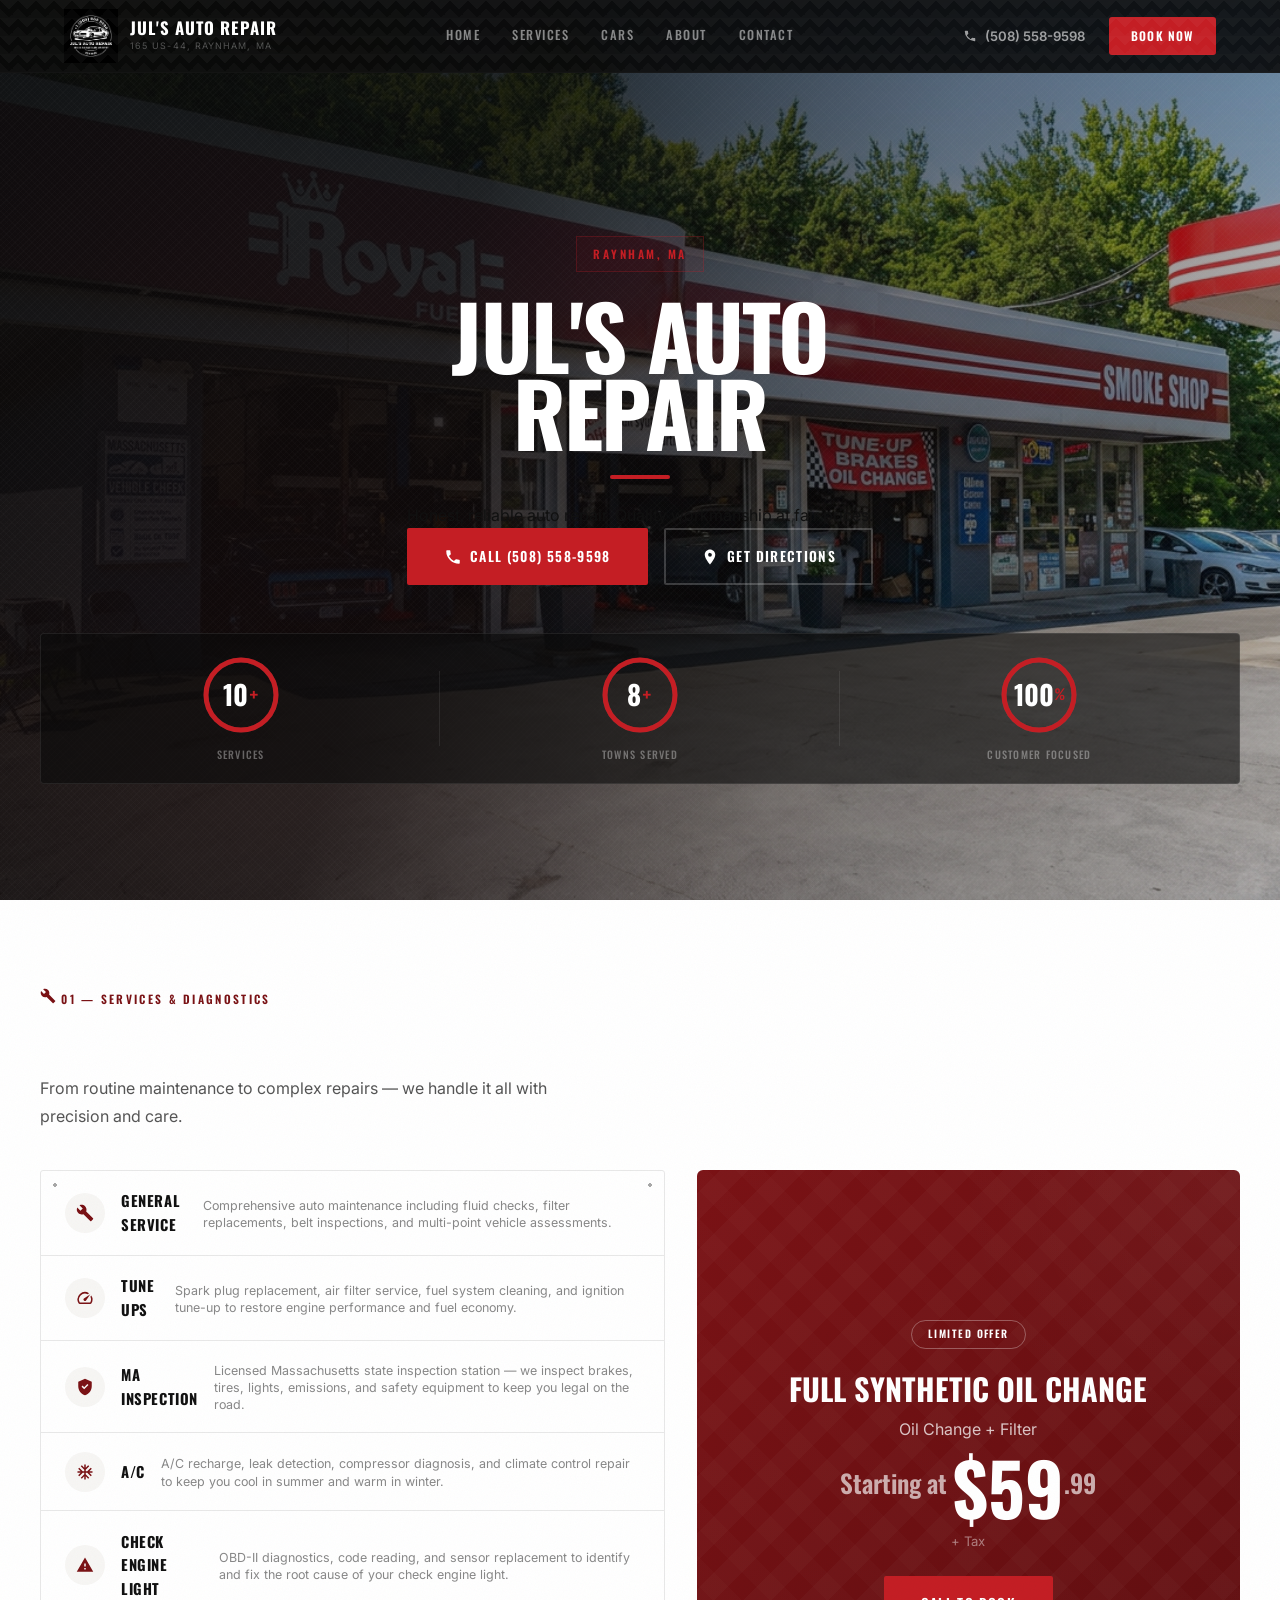
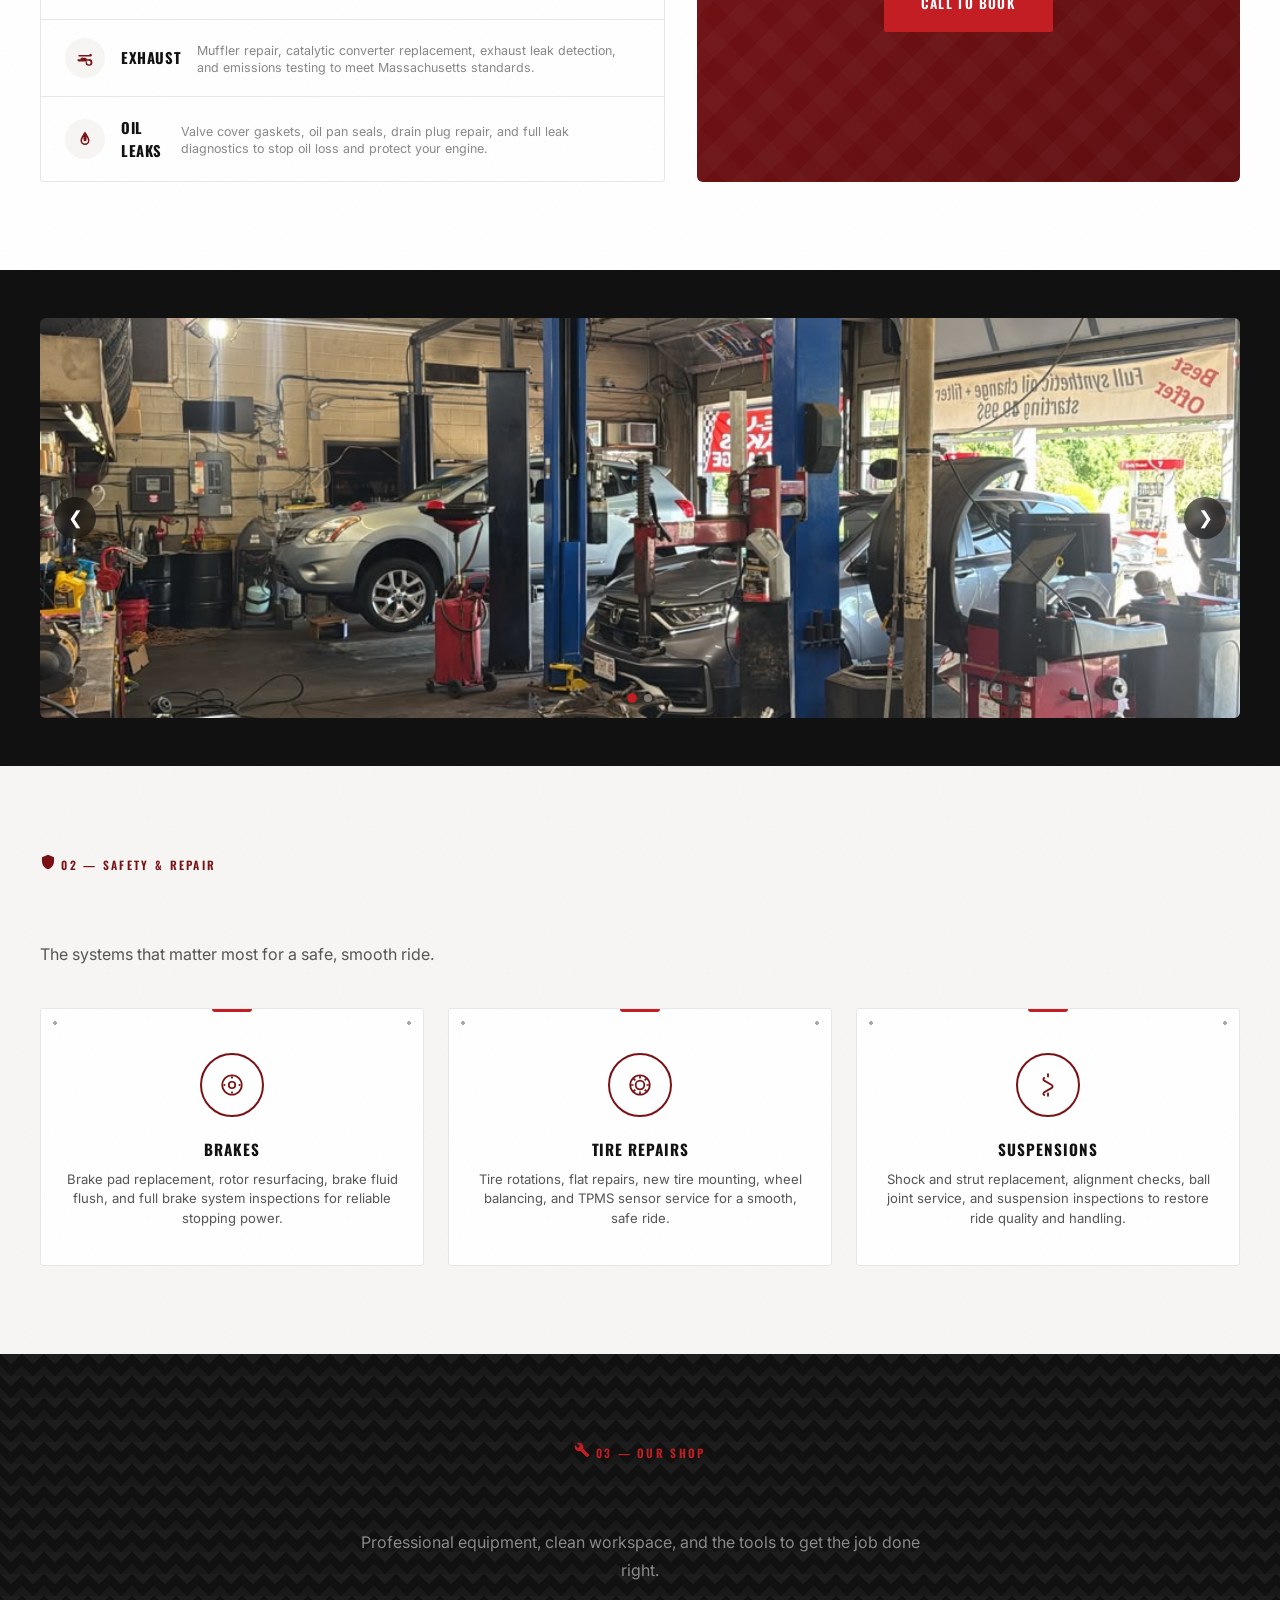
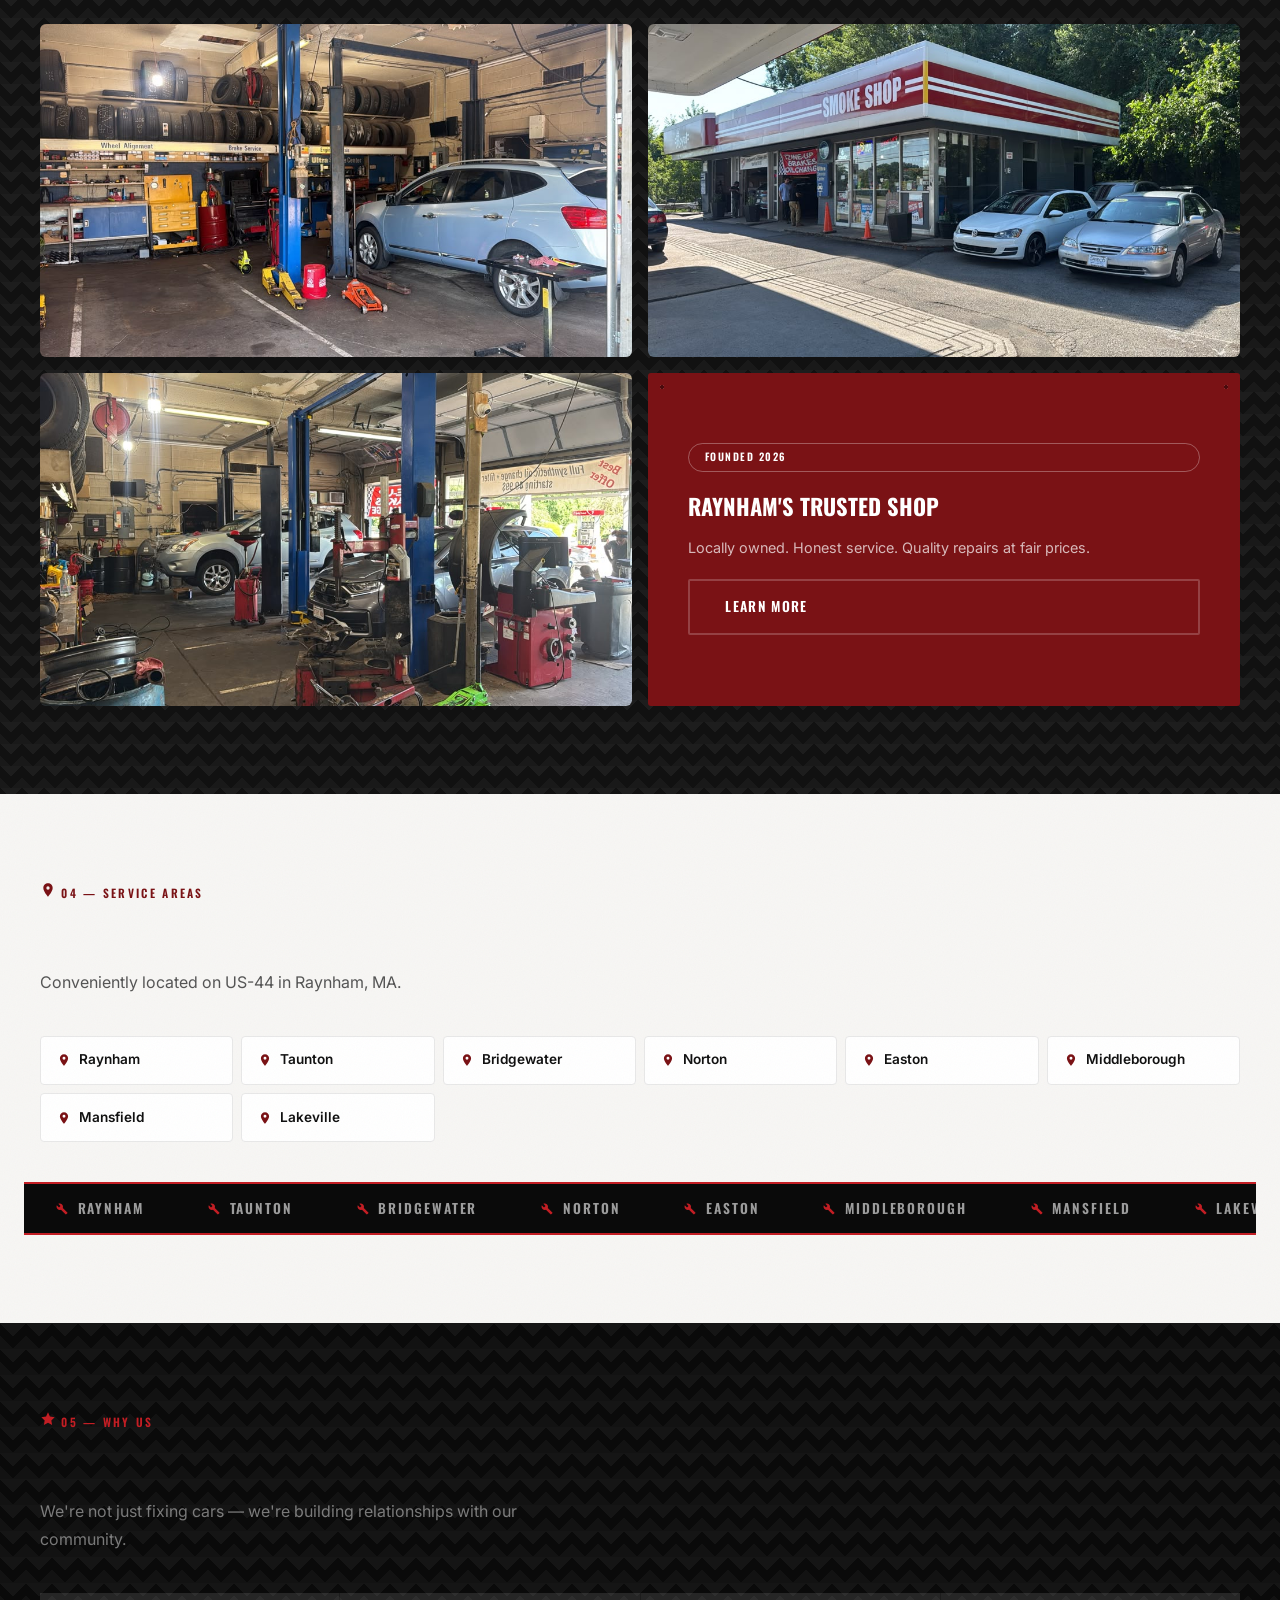
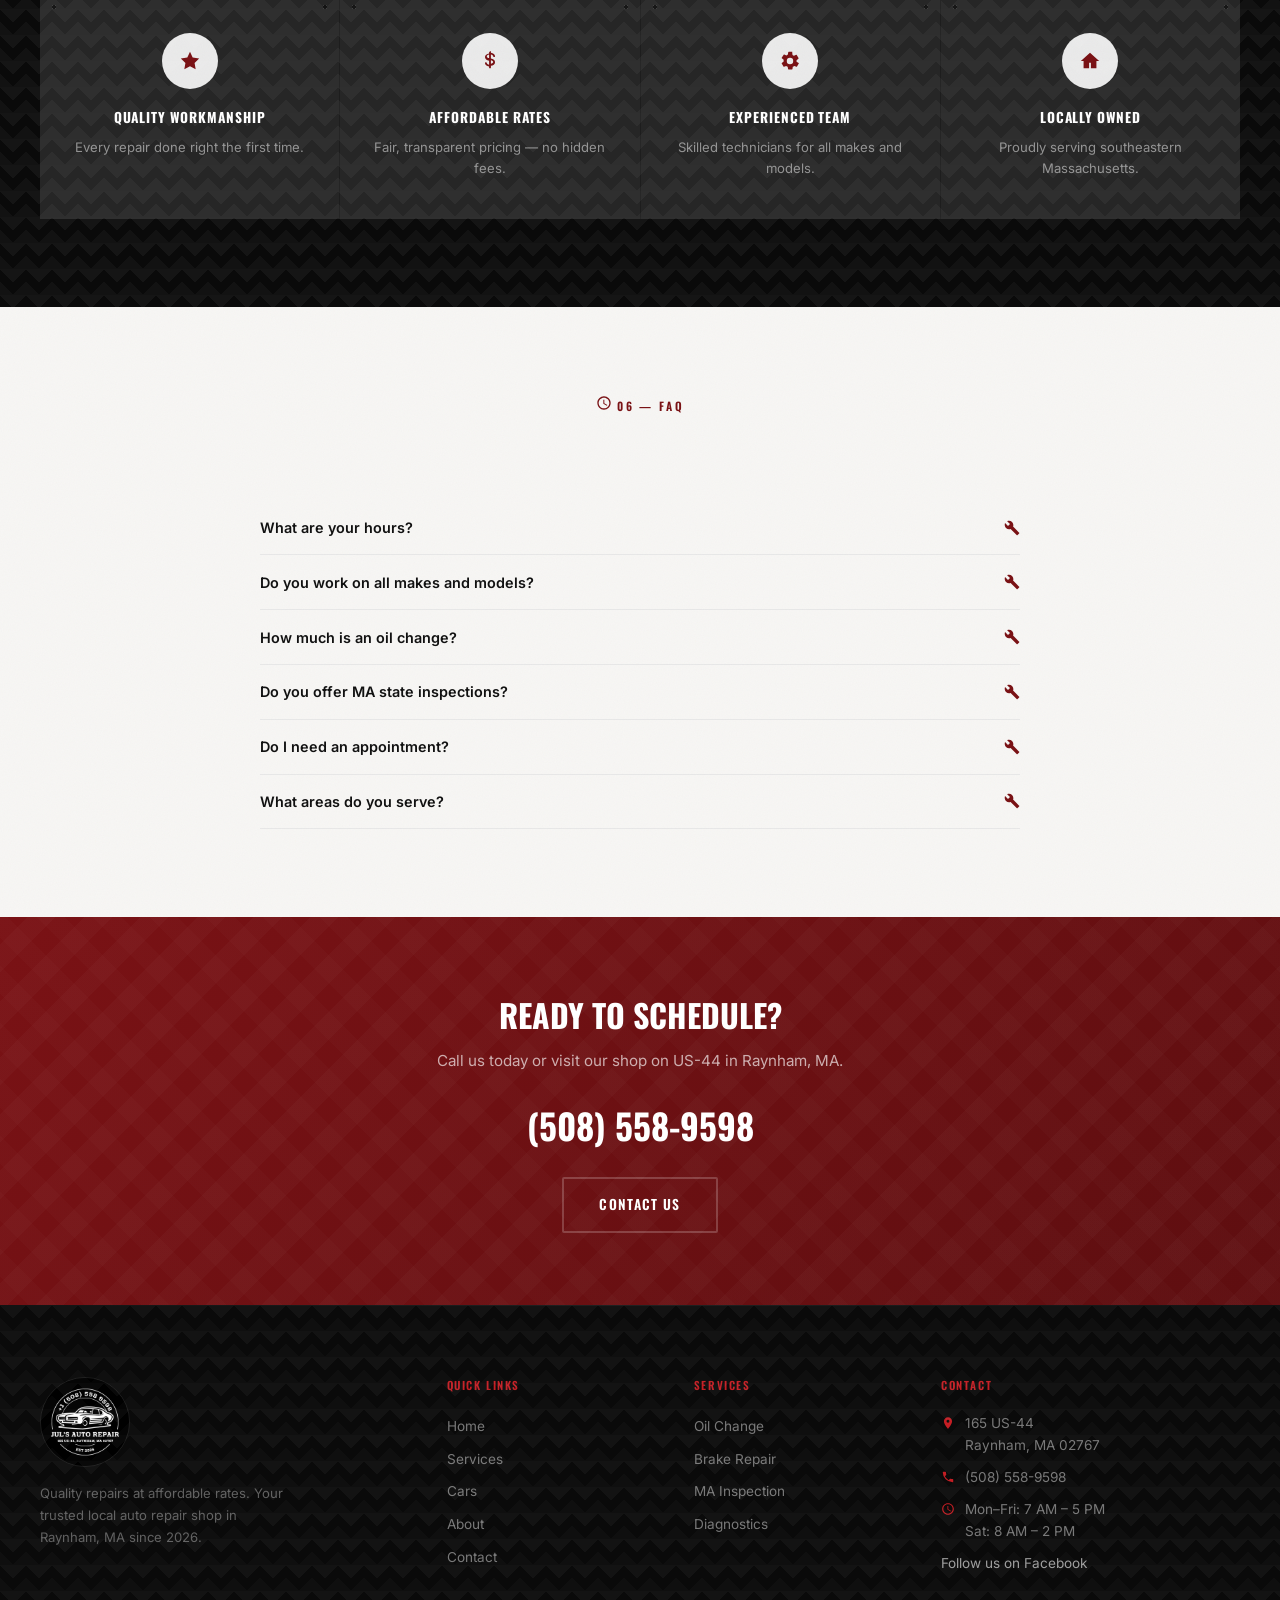
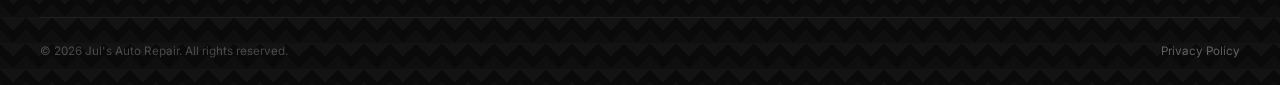
==== index.html @ 563a0883 "Visual overhaul: garage-branded design system with signature animations Replace generic template pat" ====
<!DOCTYPE html>
<html lang="en">
<head>
  <meta charset="UTF-8">
  <meta name="viewport" content="width=device-width, initial-scale=1.0">
  <title>Jul's Auto Repair — Oil Change, Brake Repair, MA Inspection | Raynham, MA</title>
  <meta name="description" content="Jul's Auto Repair — trusted auto repair shop in Raynham, MA. Oil changes, brake repair, tune ups, MA state inspections, A/C service, diagnostics & more. Call (508) 558-9598.">
  <meta name="robots" content="index, follow">
  <link rel="canonical" href="https://julsauto.com/">
  <meta property="og:title" content="Jul's Auto Repair — Oil Change, Brake Repair, MA Inspection | Raynham, MA">
  <meta property="og:description" content="Trusted auto repair shop in Raynham, MA. Oil changes, brake repair, tune ups, MA state inspections & more. Call (508) 558-9598.">
  <meta property="og:type" content="website">
  <meta property="og:url" content="https://julsauto.com/">
  <meta property="og:image" content="https://julsauto.com/img/og-image.jpg">
  <script type="application/ld+json">
  {
    "@context":"https://schema.org",
    "@type":"AutoRepair",
    "name":"Jul's Auto Repair",
    "image":"https://julsauto.com/img/logo-full.png",
    "url":"https://julsauto.com",
    "telephone":"+15085589598",
    "address":{"@type":"PostalAddress","streetAddress":"165 US-44","addressLocality":"Raynham","addressRegion":"MA","postalCode":"02767","addressCountry":"US"},
    "geo":{"@type":"GeoCoordinates","latitude":41.9391,"longitude":-71.0587},
    "openingHoursSpecification":[{"@type":"OpeningHoursSpecification","dayOfWeek":["Monday","Tuesday","Wednesday","Thursday","Friday"],"opens":"07:00","closes":"17:00"},{"@type":"OpeningHoursSpecification","dayOfWeek":"Saturday","opens":"08:00","closes":"14:00"}],
    "priceRange":"$$",
    "areaServed":["Raynham","Taunton","Bridgewater","Norton","Easton","Middleborough","Mansfield","Lakeville"],
    "hasOfferCatalog":{"@type":"OfferCatalog","name":"Auto Repair Services","itemListElement":[{"@type":"Offer","itemOffered":{"@type":"Service","name":"Oil Change"}},{"@type":"Offer","itemOffered":{"@type":"Service","name":"Brake Repair"}},{"@type":"Offer","itemOffered":{"@type":"Service","name":"Tune Ups"}},{"@type":"Offer","itemOffered":{"@type":"Service","name":"MA State Inspection"}},{"@type":"Offer","itemOffered":{"@type":"Service","name":"A/C Service"}},{"@type":"Offer","itemOffered":{"@type":"Service","name":"Check Engine Light Diagnostics"}},{"@type":"Offer","itemOffered":{"@type":"Service","name":"Exhaust Repair"}},{"@type":"Offer","itemOffered":{"@type":"Service","name":"Oil Leak Repair"}},{"@type":"Offer","itemOffered":{"@type":"Service","name":"Tire Repairs"}},{"@type":"Offer","itemOffered":{"@type":"Service","name":"General Auto Service"}}]}
  }
  </script>
  <script type="application/ld+json">
  {
    "@context":"https://schema.org",
    "@type":"FAQPage",
    "mainEntity":[{"@type":"Question","name":"What are your hours?","acceptedAnswer":{"@type":"Answer","text":"Monday through Friday, 7:00 AM to 5:00 PM. Saturday, 8:00 AM to 2:00 PM. Call (508) 558-9598 to schedule."}},{"@type":"Question","name":"Do you work on all makes and models?","acceptedAnswer":{"@type":"Answer","text":"Yes — domestic, Asian, and European vehicles. Sedans, SUVs, trucks, and vans."}},{"@type":"Question","name":"How much is an oil change?","acceptedAnswer":{"@type":"Answer","text":"Full synthetic oil change + filter starts at $59.99 + tax."}},{"@type":"Question","name":"Do you offer MA state inspections?","acceptedAnswer":{"@type":"Answer","text":"Yes, we are a licensed Massachusetts state inspection station."}},{"@type":"Question","name":"Do I need an appointment?","acceptedAnswer":{"@type":"Answer","text":"Walk-ins welcome, but we recommend calling ahead to minimize your wait."}},{"@type":"Question","name":"What areas do you serve?","acceptedAnswer":{"@type":"Answer","text":"Raynham, Taunton, Bridgewater, Norton, Easton, Middleborough, Mansfield, Lakeville, and surrounding communities."}}]
  }
  </script>
  <link rel="stylesheet" href="css/style.css">
  <link rel="icon" type="image/png" sizes="32x32" href="img/favicon-32.png">
  <link rel="icon" type="image/png" sizes="512x512" href="img/favicon-512.png">
  <link rel="apple-touch-icon" href="img/apple-touch-icon.png">
</head>
<body>

<header class="hdr" id="hdr">
  <div class="hdr-in">
    <a href="/" class="hdr-logo">
      <img src="img/logo-simple.png" alt="Jul's Auto Repair — trusted auto repair shop in Raynham, MA">
      <div class="hdr-logo-text">
        <span class="hdr-logo-name">Jul's Auto Repair</span>
        <span class="hdr-logo-loc">165 US-44, Raynham, MA</span>
      </div>
    </a>
    <nav class="hdr-nav" id="nav">
      <a href="/">Home</a>
      <a href="services.html">Services</a>
      <a href="cars.html">Cars</a>
      <a href="about.html">About</a>
      <a href="contact.html">Contact</a>
    </nav>
    <div class="hdr-right">
      <a href="tel:+15085589598" class="hdr-phone">
        <svg viewBox="0 0 24 24"><path d="M6.62 10.79a15.05 15.05 0 006.59 6.59l2.2-2.2a1 1 0 011.01-.24 11.36 11.36 0 003.58.57 1 1 0 011 1V20a1 1 0 01-1 1A17 17 0 013 4a1 1 0 011-1h3.5a1 1 0 011 1 11.36 11.36 0 00.57 3.58 1 1 0 01-.25 1.01l-2.2 2.2z"/></svg>
        (508) 558-9598
      </a>
      <a href="contact.html" class="hdr-cta">Book Now</a>
    </div>
    <button class="mob" id="mob" aria-label="Menu"><span></span><span></span><span></span></button>
  </div>
</header>

<section class="hero">
  <div class="hero-bg" style="background:url('img/shop.png') center/cover no-repeat"></div>
  <div class="hero-overlay"></div>
  <div class="hero-shutter" aria-hidden="true"></div>
  <div class="hero-c">
    <div class="hero-tag anim-in anim-in-d1">Raynham, MA</div>
    <h1 class="anim-in anim-in-d2">Jul's Auto<br>Repair</h1>
    <div class="hero-line anim-in anim-in-d3"></div>
    <p class="anim-in anim-in-d4">Honest, reliable auto repair. Quality workmanship at fair prices.</p>
    <div class="hero-btns anim-in anim-in-d5">
      <a href="tel:+15085589598" class="btn btn-r">
        <svg viewBox="0 0 24 24" fill="currentColor" width="18" height="18"><path d="M6.62 10.79a15.05 15.05 0 006.59 6.59l2.2-2.2a1 1 0 011.01-.24 11.36 11.36 0 003.58.57 1 1 0 011 1V20a1 1 0 01-1 1A17 17 0 013 4a1 1 0 011-1h3.5a1 1 0 011 1 11.36 11.36 0 00.57 3.58 1 1 0 01-.25 1.01l-2.2 2.2z"/></svg>
        Call (508) 558-9598
      </a>
      <a href="https://maps.app.goo.gl/x37Kpeh9hxjo6cUb7?g_st=iw" class="btn btn-outline" target="_blank" rel="noopener">
        <svg viewBox="0 0 24 24" fill="currentColor" width="18" height="18"><path d="M12 2C8.13 2 5 5.13 5 9c0 5.25 7 13 7 13s7-7.75 7-13c0-3.87-3.13-7-7-7zm0 9.5a2.5 2.5 0 110-5 2.5 2.5 0 010 5z"/></svg>
        Get Directions
      </a>
    </div>
  </div>
  <div class="hero-stats">
    <div class="hero-stat anim-in anim-in-d6">
      <div class="gauge">
        <svg class="gauge-ring" viewBox="0 0 82 82"><circle class="gauge-track" cx="41" cy="41" r="35"/><circle class="gauge-fill" cx="41" cy="41" r="35"/></svg>
        <div class="gauge-center"><span class="hero-stat-num" data-target="10">0</span><span class="hero-stat-plus">+</span></div>
      </div>
      <span class="hero-stat-lbl">Services</span>
    </div>
    <div class="hero-stat anim-in anim-in-d6">
      <div class="gauge">
        <svg class="gauge-ring" viewBox="0 0 82 82"><circle class="gauge-track" cx="41" cy="41" r="35"/><circle class="gauge-fill" cx="41" cy="41" r="35"/></svg>
        <div class="gauge-center"><span class="hero-stat-num" data-target="8">0</span><span class="hero-stat-plus">+</span></div>
      </div>
      <span class="hero-stat-lbl">Towns Served</span>
    </div>
    <div class="hero-stat anim-in anim-in-d6">
      <div class="gauge">
        <svg class="gauge-ring" viewBox="0 0 82 82"><circle class="gauge-track" cx="41" cy="41" r="35"/><circle class="gauge-fill" cx="41" cy="41" r="35"/></svg>
        <div class="gauge-center"><span class="hero-stat-num" data-target="100">0</span><span class="hero-stat-plus">%</span></div>
      </div>
      <span class="hero-stat-lbl">Customer Focused</span>
    </div>
  </div>
</section>

<section class="sec" id="services">
  <div class="sec-in">
    <span class="sec-label reveal">
      <svg viewBox="0 0 24 24" fill="currentColor" width="16" height="16"><path d="M22.7 19l-9.1-9.1c.9-2.3.4-5-1.5-6.9-2-2-5-2.4-7.4-1.3L9 6 6 9 1.6 4.6C.6 7 1 10 3 12c1.9 1.9 4.6 2.4 6.9 1.5l9.1 9.1c.4.4 1 .4 1.4 0l2.3-2.3c.4-.4.4-1 0-1.4z"/></svg>
      01 — Services &amp; Diagnostics
    </span>
    <h2 class="sec-t wipe-in">What We Do</h2>
    <p class="sec-p reveal">From routine maintenance to complex repairs — we handle it all with precision and care.</p>
    <div class="svc-2col">
      <div class="svc-list">
        <div class="svc-row tag-in"><div class="svc-ic"><svg viewBox="0 0 24 24" fill="currentColor"><path d="M22.7 19l-9.1-9.1c.9-2.3.4-5-1.5-6.9-2-2-5-2.4-7.4-1.3L9 6 6 9 1.6 4.6C.6 7 1 10 3 12c1.9 1.9 4.6 2.4 6.9 1.5l9.1 9.1c.4.4 1 .4 1.4 0l2.3-2.3c.4-.4.4-1 0-1.4z"/></svg></div><h3>General Service</h3><p class="svc-desc">Comprehensive auto maintenance including fluid checks, filter replacements, belt inspections, and multi-point vehicle assessments.</p></div>
        <div class="svc-row tag-in"><div class="svc-ic"><svg viewBox="0 0 24 24" fill="currentColor"><path d="M20.38 8.57l-1.23 1.85a8 8 0 01-.22 7.58H5.07A8 8 0 0115.58 6.85l1.85-1.23A10 10 0 003.35 19a2 2 0 001.72 1h13.85a2 2 0 001.74-1 10 10 0 00-.28-10.43zm-9.79 6.84a2 2 0 002.83 0l5.66-8.49-8.49 5.66a2 2 0 000 2.83z"/></svg></div><h3>Tune Ups</h3><p class="svc-desc">Spark plug replacement, air filter service, fuel system cleaning, and ignition tune-up to restore engine performance and fuel economy.</p></div>
        <div class="svc-row tag-in"><div class="svc-ic"><svg viewBox="0 0 24 24" fill="currentColor"><path d="M12 1L3 5v6c0 5.55 3.84 10.74 9 12 5.16-1.26 9-6.45 9-12V5l-9-4zm-1.06 14.06L7.4 11.52l1.41-1.41 2.12 2.12 4.24-4.24 1.42 1.41-5.65 5.66z"/></svg></div><h3>MA Inspection</h3><p class="svc-desc">Licensed Massachusetts state inspection station — we inspect brakes, tires, lights, emissions, and safety equipment to keep you legal on the road.</p></div>
        <div class="svc-row tag-in"><div class="svc-ic"><svg viewBox="0 0 24 24" fill="currentColor"><path d="M22 11h-4.17l3.24-3.24-1.41-1.42L15 11h-2V9l4.66-4.66-1.42-1.41L13 6.17V2h-2v4.17L7.76 2.93 6.34 4.34 11 9v2H9L4.34 6.34 2.93 7.76 6.17 11H2v2h4.17l-3.24 3.24 1.41 1.42L9 13h2v2l-4.66 4.66 1.42 1.41L11 17.83V22h2v-4.17l3.24 3.24 1.42-1.41L13 15v-2h2l4.66 4.66 1.41-1.42L17.83 13H22z"/></svg></div><h3>A/C</h3><p class="svc-desc">A/C recharge, leak detection, compressor diagnosis, and climate control repair to keep you cool in summer and warm in winter.</p></div>
        <div class="svc-row tag-in"><div class="svc-ic"><svg viewBox="0 0 24 24" fill="currentColor"><path d="M1 21h22L12 2 1 21zm12-3h-2v-2h2v2zm0-4h-2v-4h2v4z"/></svg></div><h3>Check Engine Light</h3><p class="svc-desc">OBD-II diagnostics, code reading, and sensor replacement to identify and fix the root cause of your check engine light.</p></div>
        <div class="svc-row tag-in"><div class="svc-ic"><svg viewBox="0 0 24 24" fill="currentColor"><path d="M8.5 13H3.75C2.784 13 2 13.784 2 14.75S2.784 16.5 3.75 16.5H12a2.5 2.5 0 100-5H7a1 1 0 000 2h5a.5.5 0 010 1H3.75a.75.75 0 010-1.5H8.5a1 1 0 000-2zM19.5 8H4a1 1 0 000 2h15.5a1.75 1.75 0 10-1.6-2.47A1 1 0 1019.5 8zM17 13.5H4a1 1 0 000 2h13a2.5 2.5 0 11-2.3 1.53 1 1 0 10-1.84.78A4.5 4.5 0 1017 13.5z"/></svg></div><h3>Exhaust</h3><p class="svc-desc">Muffler repair, catalytic converter replacement, exhaust leak detection, and emissions testing to meet Massachusetts standards.</p></div>
        <div class="svc-row tag-in"><div class="svc-ic"><svg viewBox="0 0 24 24" fill="currentColor"><path d="M12 2S6 10 6 14a6 6 0 0012 0c0-4-6-12-6-12zm0 16a4 4 0 01-4-4c0-1.24.83-3.07 2-5.11V13a2 2 0 004 0V8.89c1.17 2.04 2 3.87 2 5.11a4 4 0 01-4 4z"/></svg></div><h3>Oil Leaks</h3><p class="svc-desc">Valve cover gaskets, oil pan seals, drain plug repair, and full leak diagnostics to stop oil loss and protect your engine.</p></div>
      </div>
      <div class="promo tag-in">
        <div class="promo-c">
          <span class="promo-tag">Limited Offer</span>
          <h2>Full Synthetic Oil Change</h2>
          <p class="promo-sub">Oil Change + Filter</p>
          <div class="promo-price"><small>Starting at </small>$59<small>.99</small></div>
          <p class="promo-note">+ Tax</p>
          <a href="tel:+15085589598" class="btn btn-g" style="margin-top:1.5rem">Call to Book</a>
        </div>
      </div>
    </div>
  </div>
</section>

<section class="sec" style="padding:3rem 1.5rem;background:#111">
  <div class="sec-in">
    <div class="carousel" id="carousel">
      <div class="carousel-track">
        <img src="img/shop3.png" alt="Jul's Auto Repair professional service bays and diagnostic equipment in Raynham, MA">
        <img src="img/shop4.png" alt="Jul's Auto Repair tire shop and wheel alignment service area in Raynham, MA">
      </div>
      <button class="carousel-btn carousel-prev" onclick="moveCarousel(-1)">&#10094;</button>
      <button class="carousel-btn carousel-next" onclick="moveCarousel(1)">&#10095;</button>
      <div class="carousel-dots" id="carouselDots"></div>
    </div>
  </div>
</section>

<section class="sec sec-cr">
  <div class="sec-in">
    <span class="sec-label reveal">
      <svg viewBox="0 0 24 24" fill="currentColor" width="16" height="16"><path d="M12 1L3 5v6c0 5.55 3.84 10.74 9 12 5.16-1.26 9-6.45 9-12V5l-9-4z"/></svg>
      02 — Safety &amp; Repair
    </span>
    <h2 class="sec-t wipe-in">Keep You Safe On The Road</h2>
    <p class="sec-p reveal">The systems that matter most for a safe, smooth ride.</p>
    <div class="safe-grid">
      <div class="safe-card tag-in"><div class="safe-ic"><svg viewBox="0 0 24 24" fill="none" stroke="currentColor" stroke-width="1.6"><circle cx="12" cy="12" r="9"/><circle cx="12" cy="12" r="3"/><circle cx="12" cy="5" r="1" fill="currentColor" stroke="none"/><circle cx="19" cy="12" r="1" fill="currentColor" stroke="none"/><circle cx="12" cy="19" r="1" fill="currentColor" stroke="none"/><circle cx="5" cy="12" r="1" fill="currentColor" stroke="none"/></svg></div><h3>Brakes</h3><p class="svc-desc">Brake pad replacement, rotor resurfacing, brake fluid flush, and full brake system inspections for reliable stopping power.</p></div>
      <div class="safe-card tag-in"><div class="safe-ic"><svg viewBox="0 0 24 24" fill="none" stroke="currentColor" stroke-width="1.6"><circle cx="12" cy="12" r="9"/><circle cx="12" cy="12" r="4"/><path d="M12 3v3M12 18v3M3 12h3M18 12h3M5.6 5.6l2.1 2.1M16.3 16.3l2.1 2.1M5.6 18.4l2.1-2.1M16.3 7.7l2.1-2.1"/></svg></div><h3>Tire Repairs</h3><p class="svc-desc">Tire rotations, flat repairs, new tire mounting, wheel balancing, and TPMS sensor service for a smooth, safe ride.</p></div>
      <div class="safe-card tag-in"><div class="safe-ic"><svg viewBox="0 0 24 24" fill="none" stroke="currentColor" stroke-width="1.7" stroke-linecap="round" stroke-linejoin="round"><path d="M12 2v2.2"/><path d="M8.5 5.4c-1 .58-1 2.02 0 2.6l7 4.04c1 .58 1 2.02 0 2.6l-7 4.04c-1 .58-1 2.02 0 2.6"/><path d="M12 19.8V22"/></svg></div><h3>Suspensions</h3><p class="svc-desc">Shock and strut replacement, alignment checks, ball joint service, and suspension inspections to restore ride quality and handling.</p></div>
    </div>
  </div>
</section>

<section class="sec sec-garage">
  <div class="sec-in">
    <span class="sec-label reveal" style="text-align:center;display:block">
      <svg viewBox="0 0 24 24" fill="currentColor" width="16" height="16"><path d="M22.7 19l-9.1-9.1c.9-2.3.4-5-1.5-6.9-2-2-5-2.4-7.4-1.3L9 6 6 9 1.6 4.6C.6 7 1 10 3 12c1.9 1.9 4.6 2.4 6.9 1.5l9.1 9.1c.4.4 1 .4 1.4 0l2.3-2.3c.4-.4.4-1 0-1.4z"/></svg>
      03 — Our Shop
    </span>
    <h2 class="sec-t wipe-in" style="text-align:center;color:#fff">Step Inside Jul's Auto Repair</h2>
    <p class="sec-p reveal" style="text-align:center;margin-left:auto;margin-right:auto;color:rgba(255,255,255,.5)">Professional equipment, clean workspace, and the tools to get the job done right.</p>
    <div class="garage-showcase">
      <div class="garage-img tag-in"><img src="img/interior.png" alt="Jul's Auto Repair interior service bays with professional diagnostic equipment in Raynham, MA" style="width:100%;height:100%;object-fit:cover"></div>
      <div class="garage-img tag-in"><img src="img/shop2.png" alt="Jul's Auto Repair storefront exterior at 165 US-44 Raynham, MA" style="width:100%;height:100%;object-fit:cover"></div>
      <div class="garage-img tag-in"><img src="img/shop3.png" alt="Jul's Auto Repair full-service vehicle maintenance area in Raynham, MA" style="width:100%;height:100%;object-fit:cover"></div>
      <div class="garage-card tag-in">
        <span class="promo-tag">Founded 2026</span>
        <h3>Raynham's Trusted Shop</h3>
        <p>Locally owned. Honest service. Quality repairs at fair prices.</p>
        <a href="about.html" class="btn btn-w">Learn More</a>
      </div>
    </div>
  </div>
</section>

<section class="sec sec-cr">
  <div class="sec-in">
    <span class="sec-label reveal">
      <svg viewBox="0 0 24 24" fill="currentColor" width="16" height="16"><path d="M12 2C8.13 2 5 5.13 5 9c0 5.25 7 13 7 13s7-7.75 7-13c0-3.87-3.13-7-7-7zm0 9.5a2.5 2.5 0 110-5 2.5 2.5 0 010 5z"/></svg>
      04 — Service Areas
    </span>
    <h2 class="sec-t wipe-in">Serving Raynham &amp; Surrounding Communities</h2>
    <p class="sec-p">Conveniently located on US-44 in Raynham, MA.</p>
    <div class="areas">
      <div class="area tag-in" style="--i:0"><svg viewBox="0 0 24 24"><path d="M12 2C8.13 2 5 5.13 5 9c0 5.25 7 13 7 13s7-7.75 7-13c0-3.87-3.13-7-7-7zm0 9.5a2.5 2.5 0 110-5 2.5 2.5 0 010 5z"/></svg>Raynham</div>
      <div class="area tag-in" style="--i:1"><svg viewBox="0 0 24 24"><path d="M12 2C8.13 2 5 5.13 5 9c0 5.25 7 13 7 13s7-7.75 7-13c0-3.87-3.13-7-7-7zm0 9.5a2.5 2.5 0 110-5 2.5 2.5 0 010 5z"/></svg>Taunton</div>
      <div class="area tag-in" style="--i:2"><svg viewBox="0 0 24 24"><path d="M12 2C8.13 2 5 5.13 5 9c0 5.25 7 13 7 13s7-7.75 7-13c0-3.87-3.13-7-7-7zm0 9.5a2.5 2.5 0 110-5 2.5 2.5 0 010 5z"/></svg>Bridgewater</div>
      <div class="area tag-in" style="--i:3"><svg viewBox="0 0 24 24"><path d="M12 2C8.13 2 5 5.13 5 9c0 5.25 7 13 7 13s7-7.75 7-13c0-3.87-3.13-7-7-7zm0 9.5a2.5 2.5 0 110-5 2.5 2.5 0 010 5z"/></svg>Norton</div>
      <div class="area tag-in" style="--i:4"><svg viewBox="0 0 24 24"><path d="M12 2C8.13 2 5 5.13 5 9c0 5.25 7 13 7 13s7-7.75 7-13c0-3.87-3.13-7-7-7zm0 9.5a2.5 2.5 0 110-5 2.5 2.5 0 010 5z"/></svg>Easton</div>
      <div class="area tag-in" style="--i:5"><svg viewBox="0 0 24 24"><path d="M12 2C8.13 2 5 5.13 5 9c0 5.25 7 13 7 13s7-7.75 7-13c0-3.87-3.13-7-7-7zm0 9.5a2.5 2.5 0 110-5 2.5 2.5 0 010 5z"/></svg>Middleborough</div>
      <div class="area tag-in" style="--i:6"><svg viewBox="0 0 24 24"><path d="M12 2C8.13 2 5 5.13 5 9c0 5.25 7 13 7 13s7-7.75 7-13c0-3.87-3.13-7-7-7zm0 9.5a2.5 2.5 0 110-5 2.5 2.5 0 010 5z"/></svg>Mansfield</div>
      <div class="area tag-in" style="--i:7"><svg viewBox="0 0 24 24"><path d="M12 2C8.13 2 5 5.13 5 9c0 5.25 7 13 7 13s7-7.75 7-13c0-3.87-3.13-7-7-7zm0 9.5a2.5 2.5 0 110-5 2.5 2.5 0 010 5z"/></svg>Lakeville</div>
    </div>
  </div>
  <div class="ticker-wrap" aria-hidden="true" style="margin-top:2.5rem;margin-bottom:0">
    <div class="ticker-track">
      <span class="ticker-item"><svg viewBox="0 0 24 24"><path d="M22.7 19l-9.1-9.1c.9-2.3.4-5-1.5-6.9-2-2-5-2.4-7.4-1.3L9 6 6 9 1.6 4.6C.6 7 1 10 3 12c1.9 1.9 4.6 2.4 6.9 1.5l9.1 9.1c.4.4 1 .4 1.4 0l2.3-2.3c.4-.4.4-1 0-1.4z"/></svg>Raynham</span>
      <span class="ticker-item"><svg viewBox="0 0 24 24"><path d="M22.7 19l-9.1-9.1c.9-2.3.4-5-1.5-6.9-2-2-5-2.4-7.4-1.3L9 6 6 9 1.6 4.6C.6 7 1 10 3 12c1.9 1.9 4.6 2.4 6.9 1.5l9.1 9.1c.4.4 1 .4 1.4 0l2.3-2.3c.4-.4.4-1 0-1.4z"/></svg>Taunton</span>
      <span class="ticker-item"><svg viewBox="0 0 24 24"><path d="M22.7 19l-9.1-9.1c.9-2.3.4-5-1.5-6.9-2-2-5-2.4-7.4-1.3L9 6 6 9 1.6 4.6C.6 7 1 10 3 12c1.9 1.9 4.6 2.4 6.9 1.5l9.1 9.1c.4.4 1 .4 1.4 0l2.3-2.3c.4-.4.4-1 0-1.4z"/></svg>Bridgewater</span>
      <span class="ticker-item"><svg viewBox="0 0 24 24"><path d="M22.7 19l-9.1-9.1c.9-2.3.4-5-1.5-6.9-2-2-5-2.4-7.4-1.3L9 6 6 9 1.6 4.6C.6 7 1 10 3 12c1.9 1.9 4.6 2.4 6.9 1.5l9.1 9.1c.4.4 1 .4 1.4 0l2.3-2.3c.4-.4.4-1 0-1.4z"/></svg>Norton</span>
      <span class="ticker-item"><svg viewBox="0 0 24 24"><path d="M22.7 19l-9.1-9.1c.9-2.3.4-5-1.5-6.9-2-2-5-2.4-7.4-1.3L9 6 6 9 1.6 4.6C.6 7 1 10 3 12c1.9 1.9 4.6 2.4 6.9 1.5l9.1 9.1c.4.4 1 .4 1.4 0l2.3-2.3c.4-.4.4-1 0-1.4z"/></svg>Easton</span>
      <span class="ticker-item"><svg viewBox="0 0 24 24"><path d="M22.7 19l-9.1-9.1c.9-2.3.4-5-1.5-6.9-2-2-5-2.4-7.4-1.3L9 6 6 9 1.6 4.6C.6 7 1 10 3 12c1.9 1.9 4.6 2.4 6.9 1.5l9.1 9.1c.4.4 1 .4 1.4 0l2.3-2.3c.4-.4.4-1 0-1.4z"/></svg>Middleborough</span>
      <span class="ticker-item"><svg viewBox="0 0 24 24"><path d="M22.7 19l-9.1-9.1c.9-2.3.4-5-1.5-6.9-2-2-5-2.4-7.4-1.3L9 6 6 9 1.6 4.6C.6 7 1 10 3 12c1.9 1.9 4.6 2.4 6.9 1.5l9.1 9.1c.4.4 1 .4 1.4 0l2.3-2.3c.4-.4.4-1 0-1.4z"/></svg>Mansfield</span>
      <span class="ticker-item"><svg viewBox="0 0 24 24"><path d="M22.7 19l-9.1-9.1c.9-2.3.4-5-1.5-6.9-2-2-5-2.4-7.4-1.3L9 6 6 9 1.6 4.6C.6 7 1 10 3 12c1.9 1.9 4.6 2.4 6.9 1.5l9.1 9.1c.4.4 1 .4 1.4 0l2.3-2.3c.4-.4.4-1 0-1.4z"/></svg>Lakeville</span>
      <span class="ticker-item"><svg viewBox="0 0 24 24"><path d="M22.7 19l-9.1-9.1c.9-2.3.4-5-1.5-6.9-2-2-5-2.4-7.4-1.3L9 6 6 9 1.6 4.6C.6 7 1 10 3 12c1.9 1.9 4.6 2.4 6.9 1.5l9.1 9.1c.4.4 1 .4 1.4 0l2.3-2.3c.4-.4.4-1 0-1.4z"/></svg>Raynham</span>
      <span class="ticker-item"><svg viewBox="0 0 24 24"><path d="M22.7 19l-9.1-9.1c.9-2.3.4-5-1.5-6.9-2-2-5-2.4-7.4-1.3L9 6 6 9 1.6 4.6C.6 7 1 10 3 12c1.9 1.9 4.6 2.4 6.9 1.5l9.1 9.1c.4.4 1 .4 1.4 0l2.3-2.3c.4-.4.4-1 0-1.4z"/></svg>Taunton</span>
      <span class="ticker-item"><svg viewBox="0 0 24 24"><path d="M22.7 19l-9.1-9.1c.9-2.3.4-5-1.5-6.9-2-2-5-2.4-7.4-1.3L9 6 6 9 1.6 4.6C.6 7 1 10 3 12c1.9 1.9 4.6 2.4 6.9 1.5l9.1 9.1c.4.4 1 .4 1.4 0l2.3-2.3c.4-.4.4-1 0-1.4z"/></svg>Bridgewater</span>
      <span class="ticker-item"><svg viewBox="0 0 24 24"><path d="M22.7 19l-9.1-9.1c.9-2.3.4-5-1.5-6.9-2-2-5-2.4-7.4-1.3L9 6 6 9 1.6 4.6C.6 7 1 10 3 12c1.9 1.9 4.6 2.4 6.9 1.5l9.1 9.1c.4.4 1 .4 1.4 0l2.3-2.3c.4-.4.4-1 0-1.4z"/></svg>Norton</span>
      <span class="ticker-item"><svg viewBox="0 0 24 24"><path d="M22.7 19l-9.1-9.1c.9-2.3.4-5-1.5-6.9-2-2-5-2.4-7.4-1.3L9 6 6 9 1.6 4.6C.6 7 1 10 3 12c1.9 1.9 4.6 2.4 6.9 1.5l9.1 9.1c.4.4 1 .4 1.4 0l2.3-2.3c.4-.4.4-1 0-1.4z"/></svg>Easton</span>
      <span class="ticker-item"><svg viewBox="0 0 24 24"><path d="M22.7 19l-9.1-9.1c.9-2.3.4-5-1.5-6.9-2-2-5-2.4-7.4-1.3L9 6 6 9 1.6 4.6C.6 7 1 10 3 12c1.9 1.9 4.6 2.4 6.9 1.5l9.1 9.1c.4.4 1 .4 1.4 0l2.3-2.3c.4-.4.4-1 0-1.4z"/></svg>Middleborough</span>
      <span class="ticker-item"><svg viewBox="0 0 24 24"><path d="M22.7 19l-9.1-9.1c.9-2.3.4-5-1.5-6.9-2-2-5-2.4-7.4-1.3L9 6 6 9 1.6 4.6C.6 7 1 10 3 12c1.9 1.9 4.6 2.4 6.9 1.5l9.1 9.1c.4.4 1 .4 1.4 0l2.3-2.3c.4-.4.4-1 0-1.4z"/></svg>Mansfield</span>
      <span class="ticker-item"><svg viewBox="0 0 24 24"><path d="M22.7 19l-9.1-9.1c.9-2.3.4-5-1.5-6.9-2-2-5-2.4-7.4-1.3L9 6 6 9 1.6 4.6C.6 7 1 10 3 12c1.9 1.9 4.6 2.4 6.9 1.5l9.1 9.1c.4.4 1 .4 1.4 0l2.3-2.3c.4-.4.4-1 0-1.4z"/></svg>Lakeville</span>
    </div>
  </div>
</section>

<section class="sec sec-bl">
  <div class="sec-in">
    <span class="sec-label reveal">
      <svg viewBox="0 0 24 24" fill="currentColor" width="16" height="16"><path d="M12 2l2.9 6.26L22 9.27l-5 4.87 1.18 6.86L12 17.77l-6.18 3.23L7 14.14 2 9.27l7.1-1.01z"/></svg>
      05 — Why Us
    </span>
    <h2 class="sec-t wipe-in">Why Choose Jul's Auto Repair</h2>
    <p class="sec-p reveal">We're not just fixing cars — we're building relationships with our community.</p>
    <div class="why-grid">
      <div class="why-card tag-in"><div class="why-icon"><svg viewBox="0 0 24 24" fill="currentColor"><path d="M12 2l2.9 6.26L22 9.27l-5 4.87 1.18 6.86L12 17.77l-6.18 3.23L7 14.14 2 9.27l7.1-1.01z"/></svg></div><h3>Quality Workmanship</h3><p>Every repair done right the first time.</p></div>
      <div class="why-card tag-in"><div class="why-icon"><svg viewBox="0 0 24 24" fill="currentColor"><path d="M12 1a1 1 0 011 1v1.06c2.6.32 4.5 1.75 4.5 3.69 0 .55-.45 1-1 1s-1-.45-1-1c0-.9-1.08-1.7-2.5-1.94v4.4c2.6.5 4.5 1.9 4.5 4.04 0 2.24-2.1 3.7-4.5 4.03V19a1 1 0 01-2 0v-1.06c-2.6-.32-4.5-1.75-4.5-3.69a1 1 0 012 0c0 .9 1.08 1.7 2.5 1.94v-4.4c-2.6-.5-4.5-1.9-4.5-4.04C6.5 5.5 8.6 4.05 11 3.72V2.75c0-.42.34-.75.75-.75zm-1 4.03c-1.42.24-2.5 1.03-2.5 1.94 0 .87.9 1.5 2.5 1.87zm2 6.06v3.81c1.42-.24 2.5-1.03 2.5-1.94 0-.87-.9-1.5-2.5-1.87z"/></svg></div><h3>Affordable Rates</h3><p>Fair, transparent pricing — no hidden fees.</p></div>
      <div class="why-card tag-in"><div class="why-icon"><svg viewBox="0 0 24 24" fill="currentColor"><path d="M19.14 12.94c.04-.3.06-.61.06-.94 0-.32-.02-.64-.07-.94l2.03-1.58a.5.5 0 00.12-.64l-1.92-3.32a.5.5 0 00-.61-.22l-2.39.96a7.3 7.3 0 00-1.62-.94l-.36-2.54A.5.5 0 0014.4 2h-3.84a.5.5 0 00-.5.42l-.36 2.54c-.59.24-1.13.56-1.62.94l-2.39-.96a.5.5 0 00-.61.22L2.96 8.48a.5.5 0 00.12.64l2.03 1.58c-.05.3-.08.63-.08.94s.02.64.07.94l-2.03 1.58a.5.5 0 00-.12.64l1.92 3.32c.14.24.42.34.61.22l2.39-.96c.5.38 1.03.7 1.62.94l.36 2.54c.05.28.26.42.5.42h3.84c.24 0 .46-.18.5-.42l.36-2.54c.59-.24 1.13-.56 1.62-.94l2.39.96c.24.09.47 0 .61-.22l1.92-3.32a.5.5 0 00-.12-.64zM12 15.5A3.5 3.5 0 1112 8.5a3.5 3.5 0 010 7z"/></svg></div><h3>Experienced Team</h3><p>Skilled technicians for all makes and models.</p></div>
      <div class="why-card tag-in"><div class="why-icon"><svg viewBox="0 0 24 24" fill="currentColor"><path d="M12 3L2 12h3v8h6v-6h2v6h6v-8h3z"/></svg></div><h3>Locally Owned</h3><p>Proudly serving southeastern Massachusetts.</p></div>
    </div>
  </div>
</section>

<section class="sec sec-cr">
  <div class="sec-in">
    <span class="sec-label reveal" style="text-align:center;display:block">
      <svg viewBox="0 0 24 24" fill="currentColor" width="16" height="16"><path d="M11.99 2C6.47 2 2 6.48 2 12s4.47 10 9.99 10C17.52 22 22 17.52 22 12S17.52 2 11.99 2zM12 20c-4.42 0-8-3.58-8-8s3.58-8 8-8 8 3.58 8 8-3.58 8-8 8zm.5-13H11v6l5.25 3.15.75-1.23-4.5-2.67z"/></svg>
      06 — FAQ
    </span>
    <h2 class="sec-t wipe-in" style="text-align:center">Frequently Asked Questions</h2>
    <div class="faq" style="margin-top:2rem">
      <div class="faq-i"><button class="faq-q">What are your hours?</button><div class="faq-a"><p>Monday through Friday, 7:00 AM to 5:00 PM. Saturday, 8:00 AM to 2:00 PM. Call (508) 558-9598 to schedule.</p></div></div>
      <div class="faq-i"><button class="faq-q">Do you work on all makes and models?</button><div class="faq-a"><p>Yes — domestic, Asian, and European vehicles. Sedans, SUVs, trucks, and vans.</p></div></div>
      <div class="faq-i"><button class="faq-q">How much is an oil change?</button><div class="faq-a"><p>Full synthetic oil change + filter starts at $59.99 + tax.</p></div></div>
      <div class="faq-i"><button class="faq-q">Do you offer MA state inspections?</button><div class="faq-a"><p>Yes, we are a licensed Massachusetts state inspection station.</p></div></div>
      <div class="faq-i"><button class="faq-q">Do I need an appointment?</button><div class="faq-a"><p>Walk-ins welcome, but we recommend calling ahead to minimize your wait.</p></div></div>
      <div class="faq-i"><button class="faq-q">What areas do you serve?</button><div class="faq-a"><p>Raynham, Taunton, Bridgewater, Norton, Easton, Middleborough, Mansfield, Lakeville, and surrounding communities.</p></div></div>
    </div>
  </div>
</section>

<section class="cta">
  <h2>Ready to Schedule?</h2>
  <p>Call us today or visit our shop on US-44 in Raynham, MA.</p>
  <a href="tel:+15085589598" class="cta-tel">(508) 558-9598</a><br>
  <a href="contact.html" class="btn btn-w">Contact Us</a>
</section>

<footer class="ftr">
  <div class="ftr-in">
    <div class="ftr-brand">
      <img src="img/logo-simple.png" alt="Jul's Auto Repair — trusted auto repair shop in Raynham, MA" style="height:90px;width:auto;margin-bottom:1rem">
      <p>Quality repairs at affordable rates. Your trusted local auto repair shop in Raynham, MA since 2026.</p>
    </div>
    <div class="ftr-col">
      <h4>Quick Links</h4>
      <ul>
        <li><a href="/">Home</a></li>
        <li><a href="services.html">Services</a></li>
        <li><a href="cars.html">Cars</a></li>
        <li><a href="about.html">About</a></li>
        <li><a href="contact.html">Contact</a></li>
      </ul>
    </div>
    <div class="ftr-col">
      <h4>Services</h4>
      <ul>
        <li><a href="services.html#oil-change">Oil Change</a></li>
        <li><a href="services.html#brakes">Brake Repair</a></li>
        <li><a href="services.html#inspection">MA Inspection</a></li>
        <li><a href="services.html#diagnostics">Diagnostics</a></li>
      </ul>
    </div>
    <div class="ftr-col">
      <h4>Contact</h4>
      <div class="ftr-info"><svg viewBox="0 0 24 24"><path d="M12 2C8.13 2 5 5.13 5 9c0 5.25 7 13 7 13s7-7.75 7-13c0-3.87-3.13-7-7-7zm0 9.5a2.5 2.5 0 110-5 2.5 2.5 0 010 5z"/></svg><span>165 US-44<br>Raynham, MA 02767</span></div>
      <div class="ftr-info"><svg viewBox="0 0 24 24"><path d="M6.62 10.79a15.05 15.05 0 006.59 6.59l2.2-2.2a1 1 0 011.01-.24 11.36 11.36 0 003.58.57 1 1 0 011 1V20a1 1 0 01-1 1A17 17 0 013 4a1 1 0 011-1h3.5a1 1 0 011 1 11.36 11.36 0 00.57 3.58 1 1 0 01-.25 1.01l-2.2 2.2z"/></svg><span><a href="tel:+15085589598">(508) 558-9598</a></span></div>
      <div class="ftr-info"><svg viewBox="0 0 24 24"><path d="M11.99 2C6.47 2 2 6.48 2 12s4.47 10 9.99 10C17.52 22 22 17.52 22 12S17.52 2 11.99 2zM12 20c-4.42 0-8-3.58-8-8s3.58-8 8-8 8 3.58 8 8-3.58 8-8 8zm.5-13H11v6l5.25 3.15.75-1.23-4.5-2.67z"/></svg><span>Mon–Fri: 7 AM – 5 PM<br>Sat: 8 AM – 2 PM</span></div>
      <div class="ftr-info"><a href="https://www.facebook.com/share/1HEaFSoUfP/?mibextid=wwXIfr" target="_blank" rel="noopener" style="color:rgba(255,255,255,.6);text-decoration:none;font-size:.85rem">Follow us on Facebook</a></div>
    </div>
  </div>
  <div class="ftr-btm">
    <span>&copy; 2026 Jul's Auto Repair. All rights reserved.</span>
    <a href="privacy.html">Privacy Policy</a>
  </div>
</footer>

<script src="js/main.js"></script>
</body>
</html>
---- css/style.css ----
@import url('https://fonts.googleapis.com/css2?family=Inter:wght@400;500;600;700;800;900&family=Oswald:wght@400;500;600;700&family=JetBrains+Mono:wght@400;500;700&display=swap');

*,*::before,*::after{margin:0;padding:0;box-sizing:border-box}
html{scroll-behavior:smooth;scroll-padding-top:72px}
body{font-family:'Inter',-apple-system,BlinkMacSystemFont,'Segoe UI',sans-serif;color:#111;line-height:1.6;-webkit-font-smoothing:antialiased;background:#fff}

:root{
  --m:#7A1215;
  --md:#5E0E10;
  --ml:#C41E24;
  --bl:#0A0A0A;
  --w:#FFFFFF;
  --cr:#F7F6F4;
  --gy:#E8E8E8;
  --t1:#111111;
  --t2:#555555;
  --t3:#888888;
  --mono:'JetBrains Mono',ui-monospace,'SF Mono',Consolas,monospace;
}

img{max-width:100%;height:auto;display:block}
a{color:inherit;text-decoration:none}
ul{list-style:none}

/* ── KEYFRAMES ── */
@keyframes heroSlideUp{from{opacity:0;transform:translateY(30px)}to{opacity:1;transform:translateY(0)}}

.anim-in{opacity:0;transform:translateY(30px);animation:heroSlideUp .7s cubic-bezier(.16,1,.3,1) forwards}
.anim-in-d1{animation-delay:.1s}
.anim-in-d2{animation-delay:.2s}
.anim-in-d3{animation-delay:.3s}
.anim-in-d4{animation-delay:.4s}
.anim-in-d5{animation-delay:.5s}
.anim-in-d6{animation-delay:.6s}
.anim-in-d7{animation-delay:.7s}

.reveal{opacity:0;transform:translateY(28px);transition:opacity .6s cubic-bezier(.16,1,.3,1),transform .6s cubic-bezier(.16,1,.3,1)}
.reveal.in{opacity:1;transform:translateY(0)}

/* Heading stencil wipe-reveal — replaces plain fade for section titles */
.wipe-in{opacity:0;clip-path:inset(0 100% 0 0);transition:opacity .3s ease,clip-path .8s cubic-bezier(.65,0,.15,1)}
.wipe-in.in{opacity:1;clip-path:inset(0 0 0 0)}

/* "Hung tag" reveal — cards settle into place with a slight overshoot, like a part tag being hung on a hook */
.tag-in{opacity:0;transform:translateY(20px) rotate(-3deg) scale(.95);transition:opacity .5s ease,transform .65s cubic-bezier(.34,1.56,.64,1)}
.tag-in.in{opacity:1;transform:translateY(0) rotate(0) scale(1)}
.svc-list .svc-row.tag-in:nth-child(1),.safe-grid .safe-card.tag-in:nth-child(1),.svc-grid .svc-card.tag-in:nth-child(1),.why-grid .why-card.tag-in:nth-child(1),.vals .val.tag-in:nth-child(1){transition-delay:0ms}
.svc-list .svc-row.tag-in:nth-child(2),.safe-grid .safe-card.tag-in:nth-child(2),.svc-grid .svc-card.tag-in:nth-child(2),.why-grid .why-card.tag-in:nth-child(2),.vals .val.tag-in:nth-child(2){transition-delay:80ms}
.svc-list .svc-row.tag-in:nth-child(3),.safe-grid .safe-card.tag-in:nth-child(3),.svc-grid .svc-card.tag-in:nth-child(3),.why-grid .why-card.tag-in:nth-child(3),.vals .val.tag-in:nth-child(3){transition-delay:160ms}
.svc-list .svc-row.tag-in:nth-child(4),.safe-grid .safe-card.tag-in:nth-child(4),.svc-grid .svc-card.tag-in:nth-child(4),.why-grid .why-card.tag-in:nth-child(4),.vals .val.tag-in:nth-child(4){transition-delay:240ms}
.svc-list .svc-row.tag-in:nth-child(5),.svc-grid .svc-card.tag-in:nth-child(5){transition-delay:320ms}
.svc-list .svc-row.tag-in:nth-child(6),.svc-grid .svc-card.tag-in:nth-child(6){transition-delay:400ms}
.svc-list .svc-row.tag-in:nth-child(7),.svc-grid .svc-card.tag-in:nth-child(7){transition-delay:480ms}
.svc-grid .svc-card.tag-in:nth-child(8){transition-delay:560ms}
.svc-grid .svc-card.tag-in:nth-child(9){transition-delay:640ms}
.svc-grid .svc-card.tag-in:nth-child(10){transition-delay:720ms}
.area.tag-in:nth-child(n){transition-delay:calc(var(--i,0)*60ms)}

/* ── HEADER ── */
.hdr{position:fixed;top:0;left:0;right:0;z-index:1000;background:rgba(10,10,10,.92);backdrop-filter:blur(16px) saturate(180%);border-bottom:1px solid rgba(255,255,255,.04);transition:all .4s cubic-bezier(.4,0,.2,1);overflow:hidden}
.hdr::after{content:'';position:absolute;inset:0;pointer-events:none;background-image:
  linear-gradient(135deg,rgba(255,255,255,.035) 25%,transparent 25%),
  linear-gradient(225deg,rgba(255,255,255,.035) 25%,transparent 25%),
  linear-gradient(45deg,rgba(255,255,255,.025) 25%,transparent 25%),
  linear-gradient(315deg,rgba(255,255,255,.025) 25%,transparent 25%);
  background-position:9px 0,9px 0,0 0,0 0;background-size:18px 18px;background-repeat:repeat}
.hdr.scrolled{background:rgba(10,10,10,.97);box-shadow:0 4px 30px rgba(0,0,0,.5);border-bottom-color:rgba(255,255,255,.06)}
.hdr-in{max-width:1200px;margin:0 auto;padding:0 1.5rem;display:flex;align-items:center;justify-content:space-between;height:72px}
.hdr-logo{display:flex;align-items:center;gap:.75rem;text-decoration:none}
.hdr-logo img{height:54px;width:auto}
.hdr-logo-text{display:flex;flex-direction:column}
.hdr-logo-name{font-family:'Oswald',sans-serif;font-size:1.05rem;font-weight:700;color:var(--w);text-transform:uppercase;letter-spacing:.06em;line-height:1.1}
.hdr-logo-loc{font-size:.56rem;color:rgba(255,255,255,.3);text-transform:uppercase;letter-spacing:.12em;margin-top:2px}
.hdr-nav{display:flex;align-items:center;gap:2rem}
.hdr-nav a{position:relative;color:rgba(255,255,255,.5);font-family:'Oswald',sans-serif;font-size:.78rem;font-weight:500;text-transform:uppercase;letter-spacing:.12em;transition:color .25s;padding-bottom:2px;text-decoration:none}
.hdr-nav a::after{content:'';position:absolute;left:0;bottom:0;width:0;height:2px;background:var(--ml);transition:width .3s ease}
.hdr-nav a:hover{color:var(--w)}
.hdr-nav a:hover::after{width:100%}
.hdr-right{display:flex;align-items:center;gap:1.5rem}
.hdr-phone{display:flex;align-items:center;gap:.5rem;color:rgba(255,255,255,.6);font-weight:600;font-size:.82rem;transition:color .25s;text-decoration:none}
.hdr-phone:hover{color:var(--w)}
.hdr-phone svg{width:14px;height:14px;fill:currentColor}
.hdr-cta{background:var(--ml);color:var(--w);padding:.6rem 1.4rem;border-radius:3px;font-family:'Oswald',sans-serif;font-size:.75rem;font-weight:600;text-transform:uppercase;letter-spacing:.1em;text-decoration:none;transition:all .25s;position:relative;overflow:hidden}
.hdr-cta::before{content:'';position:absolute;top:0;left:-100%;width:100%;height:100%;background:linear-gradient(90deg,transparent,rgba(255,255,255,.15),transparent);transition:left .5s}
.hdr-cta:hover{background:#a8181d;box-shadow:0 4px 20px rgba(196,30,36,.4)}
.hdr-cta:hover::before{left:100%}
.mob{display:none;background:none;border:none;cursor:pointer;padding:.5rem}
.mob span{display:block;width:22px;height:2px;background:var(--w);margin:5px 0;transition:.3s}

/* ── HERO ── */
.hero{position:relative;min-height:100vh;display:flex;flex-direction:column;justify-content:center;padding:120px 1.5rem 0;overflow:hidden;background:#0a0a0a}
.hero-bg{position:absolute;inset:0;z-index:0;background-size:cover;background-position:center}
.hero-overlay{position:absolute;inset:0;z-index:1;background:linear-gradient(105deg,rgba(10,10,10,.95) 0%,rgba(10,10,10,.88) 35%,rgba(10,10,10,.5) 65%,rgba(10,10,10,.25) 100%)}
.hero-overlay::before{content:'';position:absolute;inset:0;background:
  repeating-linear-gradient(-45deg,transparent,transparent 3px,rgba(255,255,255,.015) 3px,rgba(255,255,255,.015) 4px),
  repeating-linear-gradient(45deg,transparent,transparent 3px,rgba(255,255,255,.01) 3px,rgba(255,255,255,.01) 4px);pointer-events:none}
.hero-overlay::after{content:'';position:absolute;inset:0;background:
  radial-gradient(circle at 20% 80%,rgba(122,18,21,.08) 0%,transparent 50%),
  radial-gradient(circle at 80% 20%,rgba(122,18,21,.05) 0%,transparent 40%);pointer-events:none}

/* Garage-door shutter — plays once on load, rolls up to reveal the hero like a real bay door opening */
.hero-shutter{position:absolute;inset:0;z-index:5;pointer-events:none;transform-origin:top;
  background:
    repeating-linear-gradient(0deg,#4a4a4a 0 13px,#2c2c2c 13px 15px),
    linear-gradient(180deg,#565656 0%,#242424 100%);
  box-shadow:inset 0 -14px 30px rgba(0,0,0,.5);
  animation:shutterUp 1.15s cubic-bezier(.65,0,.35,1) .15s forwards}
.hero-shutter::before{content:'';position:absolute;inset:0;background:repeating-linear-gradient(90deg,rgba(0,0,0,.15) 0 2px,transparent 2px 90px)}
.hero-shutter::after{content:'';position:absolute;left:0;right:0;bottom:0;height:14px;background:linear-gradient(180deg,rgba(255,255,255,.3),transparent)}
@keyframes shutterUp{0%{transform:scaleY(1)}100%{transform:scaleY(0)}}
/* Delay hero copy/stats until the shutter has mostly rolled up */
.hero .anim-in-d1{animation-delay:1.05s}
.hero .anim-in-d2{animation-delay:1.15s}
.hero .anim-in-d3{animation-delay:1.25s}
.hero .anim-in-d4{animation-delay:1.35s}
.hero .anim-in-d5{animation-delay:1.5s}
.hero .anim-in-d6{animation-delay:1.6s}
.hero .anim-in-d7{animation-delay:1.7s}

.hero-c{position:relative;z-index:2;max-width:800px;margin:0 auto;width:100%;text-align:center}
.hero-tag{display:inline-block;font-family:'Oswald',sans-serif;font-size:.72rem;font-weight:600;text-transform:uppercase;letter-spacing:.22em;color:var(--ml);margin-bottom:1.5rem;padding:.5rem 1rem;border:1px solid rgba(196,30,36,.25);background:rgba(196,30,36,.06)}
.hero h1{font-family:'Oswald',sans-serif;font-size:clamp(3.5rem,7vw,5.5rem);font-weight:700;text-transform:uppercase;line-height:.88;color:var(--w);margin-bottom:1.5rem;letter-spacing:-.02em}
.hero-line{width:60px;height:4px;background:var(--ml);margin:0 auto 1.5rem;border-radius:2px}
.hero-left p{font-size:1.05rem;color:rgba(255,255,255,.5);line-height:1.75;max-width:480px;margin:0 auto 2.5rem}
.hero-btns{display:flex;gap:1rem;flex-wrap:wrap;justify-content:center}

/* Hero stats bar — gauge-dial counters instead of flat numbers */
.hero-stats{position:relative;z-index:2;max-width:1200px;margin:3rem auto 0;width:100%;display:flex;align-items:center;gap:0;background:rgba(10,10,10,.6);border:1px solid rgba(255,255,255,.08);border-radius:4px;overflow:hidden}
.hero-stat{flex:1;display:flex;flex-direction:column;align-items:center;text-align:center;padding:1.25rem 1rem;position:relative}
.hero-stat:not(:last-child)::after{content:'';position:absolute;right:0;top:25%;height:50%;width:1px;background:rgba(255,255,255,.08)}
.gauge{position:relative;width:82px;height:82px;margin:0 auto .4rem}
.gauge-ring{width:100%;height:100%;transform:rotate(-90deg)}
.gauge-track{fill:none;stroke:rgba(255,255,255,.1);stroke-width:5}
.gauge-fill{fill:none;stroke:var(--ml);stroke-width:5;stroke-linecap:round;stroke-dasharray:219.9;stroke-dashoffset:219.9}
.gauge-center{position:absolute;inset:0;display:flex;align-items:center;justify-content:center}
.hero-stat-num{font-family:'Oswald',sans-serif;font-size:1.7rem;font-weight:700;color:var(--w);line-height:1}
.hero-stat-plus{font-family:var(--mono);font-size:1rem;font-weight:700;color:var(--ml);margin-left:1px}
.hero-stat-lbl{font-family:'Oswald',sans-serif;font-size:.65rem;font-weight:500;text-transform:uppercase;letter-spacing:.12em;color:rgba(255,255,255,.35);margin-top:.3rem}

/* ── BUTTONS ── */
/* Mechanical "torque click" interaction: a hazard-stripe block swipes across on hover, button depresses on click — no glossy shine sweep */
.btn{position:relative;display:inline-flex;align-items:center;gap:.5rem;padding:.95rem 2.2rem;font-family:'Oswald',sans-serif;font-size:.85rem;font-weight:600;text-transform:uppercase;letter-spacing:.1em;border-radius:2px;border:2px solid transparent;cursor:pointer;transition:transform .15s cubic-bezier(.4,0,.2,1),box-shadow .3s,border-color .3s,color .3s,background-color .3s;overflow:hidden}
.btn>svg,.btn-inner{position:relative;z-index:1}
.btn::before{content:'';position:absolute;top:0;left:-65%;width:55%;height:100%;transform:skewX(-18deg);transition:left .5s cubic-bezier(.4,0,.2,1);background:repeating-linear-gradient(-45deg,rgba(0,0,0,.22) 0 8px,rgba(0,0,0,.06) 8px 16px);pointer-events:none}
.btn:hover::before{left:120%}
.btn:active{transform:scale(.96)}
.btn-r{background-color:var(--ml);color:var(--w);border-color:var(--ml)}
.btn-r:hover{box-shadow:0 6px 22px rgba(196,30,36,.4)}
.btn-outline{background-color:transparent;color:var(--w);border-color:rgba(255,255,255,.2)}
.btn-outline::before{background:repeating-linear-gradient(-45deg,rgba(0,0,0,.12) 0 8px,rgba(0,0,0,.03) 8px 16px)}
.btn-outline:hover{background-color:var(--w);color:var(--bl);border-color:var(--w);box-shadow:0 6px 22px rgba(255,255,255,.12)}
.btn-g{background-color:var(--ml);color:var(--w);border-color:var(--ml)}
.btn-g:hover{box-shadow:0 6px 22px rgba(196,30,36,.4)}
.btn-w{background-color:transparent;color:var(--w);border-color:rgba(255,255,255,.2)}
.btn-w::before{background:repeating-linear-gradient(-45deg,rgba(0,0,0,.12) 0 8px,rgba(0,0,0,.03) 8px 16px)}
.btn-w:hover{background-color:var(--w);color:var(--bl);border-color:var(--w);box-shadow:0 6px 22px rgba(255,255,255,.12)}
.btn-m{background-color:var(--m);color:var(--w);border-color:var(--m)}
.btn-m:hover{box-shadow:0 6px 18px rgba(122,18,21,.4)}
.btn-bl{background-color:var(--bl);color:var(--w);border-color:var(--bl)}
.btn-bl:hover{box-shadow:0 6px 18px rgba(0,0,0,.3)}

/* ── SECTIONS ──
   Light sections: fine paper/print grain (SVG feTurbulence) instead of geometric hatching.
   Dark sections: diamond-plate (checker-plate) tread pattern — real workshop floor material. */
.sec{padding:5.5rem 1.5rem;position:relative}
.sec::after{background-image:url("data:image/svg+xml,%3Csvg xmlns='http://www.w3.org/2000/svg' width='200' height='200'%3E%3Cfilter id='n'%3E%3CfeTurbulence type='fractalNoise' baseFrequency='0.85' numOctaves='3' stitchTiles='stitch'/%3E%3C/filter%3E%3Crect width='100%25' height='100%25' filter='url(%23n)'/%3E%3C/svg%3E");background-size:200px 200px;opacity:.035;mix-blend-mode:multiply;content:'';position:absolute;inset:0;pointer-events:none}
.sec-cr{background:var(--cr)}
.sec-bl{background:var(--bl);color:var(--w);position:relative}
.sec-bl::before{content:'';position:absolute;inset:0;pointer-events:none;background-image:
  linear-gradient(135deg,rgba(255,255,255,.045) 25%,transparent 25%),
  linear-gradient(225deg,rgba(255,255,255,.045) 25%,transparent 25%),
  linear-gradient(45deg,rgba(255,255,255,.03) 25%,transparent 25%),
  linear-gradient(315deg,rgba(255,255,255,.03) 25%,transparent 25%);
  background-position:13px 0,13px 0,0 0,0 0;background-size:26px 26px;background-repeat:repeat}
.sec-garage{background:#111;color:var(--w);position:relative}
.sec-garage::before{content:'';position:absolute;inset:0;pointer-events:none;background-image:
  linear-gradient(135deg,rgba(255,255,255,.05) 25%,transparent 25%),
  linear-gradient(225deg,rgba(255,255,255,.05) 25%,transparent 25%),
  linear-gradient(45deg,rgba(255,255,255,.035) 25%,transparent 25%),
  linear-gradient(315deg,rgba(255,255,255,.035) 25%,transparent 25%);
  background-position:11px 0,11px 0,0 0,0 0;background-size:22px 22px;background-repeat:repeat}
.sec-garage::after{content:'';position:absolute;inset:0;background:repeating-linear-gradient(135deg,transparent,transparent 50px,rgba(196,30,36,.02) 50px,rgba(196,30,36,.02) 52px);pointer-events:none}
.sec-in{max-width:1200px;margin:0 auto;position:relative}
.sec-label{font-family:'Oswald',sans-serif;font-size:.72rem;font-weight:600;text-transform:uppercase;letter-spacing:.2em;color:var(--m);margin-bottom:.6rem;display:block}
.sec-bl .sec-label,.sec-garage .sec-label{color:var(--ml)}
.sec-t{font-family:'Oswald',sans-serif;font-size:clamp(1.8rem,3.5vw,2.5rem);font-weight:700;text-transform:uppercase;letter-spacing:.02em;line-height:1.1;margin-bottom:.75rem}
.sec-p{font-size:1rem;color:var(--t2);max-width:560px;line-height:1.75;margin-bottom:2.5rem}
.sec-bl .sec-p,.sec-garage .sec-p{color:rgba(255,255,255,.45)}

/* ── CARD SYSTEM ──
   Sharp corners + hairline border + riveted corners (two small bolt-heads baked into the
   background) + a mechanical "press" on hover instead of a float-and-glow lift. */
.svc-card,.svc-list,.safe-card{
  border-radius:3px;background-color:var(--w);background-repeat:no-repeat;background-image:
    radial-gradient(circle 3px at 14px 14px,rgba(0,0,0,.34) 0%,rgba(0,0,0,.34) 55%,rgba(255,255,255,.55) 62%,transparent 75%),
    radial-gradient(circle 3px at calc(100% - 14px) 14px,rgba(0,0,0,.34) 0%,rgba(0,0,0,.34) 55%,rgba(255,255,255,.55) 62%,transparent 75%);
}

/* ── SERVICES ── */
.svc-grid{display:grid;grid-template-columns:repeat(auto-fill,minmax(280px,1fr));gap:1.25rem}
.svc-card{border:1px solid var(--gy);padding:2rem;transition:transform .15s cubic-bezier(.4,0,.2,1),box-shadow .25s,border-color .25s;position:relative;overflow:hidden}
.svc-card::before{content:'';position:absolute;top:0;left:0;width:3px;height:100%;background:var(--ml);transform:scaleY(0);transform-origin:top;transition:transform .3s cubic-bezier(.4,0,.2,1)}
.svc-card:hover{transform:translateY(1px);box-shadow:inset 0 3px 8px rgba(0,0,0,.1);border-color:var(--m)}
.svc-card:hover::before{transform:scaleY(1)}
.svc-num{font-family:var(--mono);font-size:.65rem;font-weight:700;color:var(--m);letter-spacing:.1em;margin-bottom:.75rem;display:block}
.svc-num::before{content:'JOB № '}
.svc-card h3{font-family:'Oswald',sans-serif;font-size:1rem;font-weight:700;text-transform:uppercase;letter-spacing:.04em;margin-bottom:.6rem;color:var(--t1)}
.svc-card p{font-size:.85rem;color:var(--t2);line-height:1.7}
.svc-desc{font-size:.78rem;color:var(--t3);margin-top:.15rem;line-height:1.4}

/* ── SERVICES 2-COL ── */
.svc-2col{display:grid;grid-template-columns:1.15fr 1fr;gap:2rem;align-items:stretch}
.svc-list{border:1px solid var(--gy);overflow:hidden}
.svc-row{display:flex;align-items:center;gap:1rem;padding:1.15rem 1.5rem;border-bottom:1px solid var(--gy);transition:all .25s}
.svc-row:last-child{border-bottom:none}
.svc-row:hover{background:var(--cr);padding-left:2rem}
.svc-ic{width:40px;height:40px;border-radius:50%;background:var(--cr);color:var(--m);display:flex;align-items:center;justify-content:center;flex-shrink:0;transition:all .3s cubic-bezier(.4,0,.2,1)}
.svc-row:hover .svc-ic{background:var(--m);color:var(--w);transform:scale(1.1) rotate(-8deg)}
.svc-ic svg{width:18px;height:18px}
.svc-row h3{font-family:'Oswald',sans-serif;font-size:.92rem;font-weight:700;text-transform:uppercase;letter-spacing:.04em;color:var(--t1)}

/* ── SAFETY ── */
.safe-grid{display:grid;grid-template-columns:repeat(3,1fr);gap:1.5rem}
.safe-card{border:1px solid var(--gy);padding:2.75rem 1.5rem 2.25rem;text-align:center;position:relative;overflow:hidden;transition:transform .15s cubic-bezier(.4,0,.2,1),box-shadow .25s}
.safe-card::before{content:'';position:absolute;top:0;left:50%;transform:translateX(-50%);width:40px;height:3px;background:var(--ml);border-radius:0 0 4px 4px;transition:width .3s}
.safe-card:hover{transform:translateY(1px);box-shadow:inset 0 3px 8px rgba(0,0,0,.1)}
.safe-card:hover::before{width:60px}
.safe-card p{font-size:.82rem;color:var(--t2);line-height:1.5;margin-top:.5rem}
.safe-ic{width:64px;height:64px;border:2px solid var(--m);border-radius:50%;display:flex;align-items:center;justify-content:center;margin:0 auto 1.25rem;color:var(--m);transition:all .35s cubic-bezier(.4,0,.2,1)}
.safe-card:hover .safe-ic{background:var(--m);color:var(--w);transform:rotate(12deg) scale(1.08)}
.safe-ic svg{width:26px;height:26px}
.safe-card h3{font-family:'Oswald',sans-serif;font-weight:700;text-transform:uppercase;letter-spacing:.06em;font-size:.95rem}

/* ── PROMO ── */
.promo{background:linear-gradient(135deg,var(--m) 0%,var(--md) 100%);border-radius:6px;padding:3.5rem 2rem;text-align:center;color:var(--w);position:relative;overflow:hidden;height:100%;display:flex;align-items:center;justify-content:center}
.promo::before{content:'';position:absolute;inset:0;background:
  repeating-linear-gradient(-45deg,transparent,transparent 20px,rgba(255,255,255,.025) 20px,rgba(255,255,255,.025) 40px),
  repeating-linear-gradient(45deg,transparent,transparent 20px,rgba(255,255,255,.015) 20px,rgba(255,255,255,.015) 40px)}
.promo::after{content:'';position:absolute;top:-50%;right:-50%;width:100%;height:100%;background:radial-gradient(circle,rgba(255,255,255,.04) 0%,transparent 70%);pointer-events:none}
.promo-c{position:relative;z-index:1}
.promo-tag{display:inline-block;border:1px solid rgba(255,255,255,.3);color:var(--w);padding:.3rem 1rem;border-radius:50px;font-family:'Oswald',sans-serif;font-size:.65rem;font-weight:600;text-transform:uppercase;letter-spacing:.14em;margin-bottom:1rem}
.promo h2{font-family:'Oswald',sans-serif;font-size:clamp(1.4rem,3vw,1.9rem);font-weight:700;text-transform:uppercase;margin-bottom:.25rem}
.promo-sub{font-size:1rem;opacity:.75;margin-bottom:.5rem}
.promo-price{font-family:'Oswald',sans-serif;font-size:clamp(3rem,6vw,4.5rem);font-weight:700;line-height:1;margin:.5rem 0}
.promo-price small{font-size:.35em;vertical-align:super;font-weight:600;opacity:.65}
.promo-note{font-size:.82rem;opacity:.45}

/* ── ABOUT ── */
.abt-grid{display:grid;grid-template-columns:1fr 1.2fr;gap:4rem;align-items:center}
.abt-logo{text-align:center}
.abt-logo img{max-width:260px;margin:0 auto}
.abt-txt h3{font-family:'Oswald',sans-serif;font-size:1.5rem;font-weight:700;margin-bottom:1rem;text-transform:uppercase}
.abt-txt p{color:var(--t2);margin-bottom:1rem;line-height:1.75;font-size:.95rem}

/* ── AREAS ── */
.areas{display:grid;grid-template-columns:repeat(auto-fill,minmax(170px,1fr));gap:.5rem}
.area{background:var(--w);border:1px solid var(--gy);padding:.8rem 1rem;font-size:.85rem;font-weight:600;display:flex;align-items:center;gap:.5rem;transition:all .2s;border-radius:4px}
.area:hover{border-color:var(--m);transform:translateY(-2px);box-shadow:0 4px 12px rgba(122,18,21,.06)}
.area svg{width:14px;height:14px;fill:var(--m);flex-shrink:0}

/* ── TICKER ── decorative scrolling shop-sign strip, duplicated content for a seamless loop */
.ticker-wrap{position:relative;overflow:hidden;background:var(--bl);border-top:2px solid var(--ml);border-bottom:2px solid var(--ml);margin-bottom:2rem}
.ticker-track{display:flex;width:max-content;animation:tickerScroll 28s linear infinite}
.ticker-wrap:hover .ticker-track{animation-play-state:paused}
.ticker-item{display:flex;align-items:center;gap:.6rem;padding:.85rem 2rem;font-family:'Oswald',sans-serif;font-size:.85rem;font-weight:600;text-transform:uppercase;letter-spacing:.14em;color:rgba(255,255,255,.6);white-space:nowrap}
.ticker-item svg{width:12px;height:12px;fill:var(--ml);flex-shrink:0}
@keyframes tickerScroll{to{transform:translateX(-50%)}}

/* ── WHY ── */
.why-grid{display:grid;grid-template-columns:repeat(auto-fill,minmax(250px,1fr));gap:1px;background:rgba(255,255,255,.08)}
.why-card{position:relative;background-color:rgba(255,255,255,.04);background-repeat:no-repeat;background-image:
    radial-gradient(circle 3px at 14px 14px,rgba(0,0,0,.5) 0%,rgba(0,0,0,.5) 55%,rgba(255,255,255,.3) 62%,transparent 75%),
    radial-gradient(circle 3px at calc(100% - 14px) 14px,rgba(0,0,0,.5) 0%,rgba(0,0,0,.5) 55%,rgba(255,255,255,.3) 62%,transparent 75%);
  padding:2.5rem 2rem;text-align:center;transition:transform .15s cubic-bezier(.4,0,.2,1),background-color .3s}
.why-card:hover{transform:translateY(1px);background-color:rgba(255,255,255,.07)}
.why-icon{width:56px;height:56px;background:rgba(255,255,255,.9);color:var(--m);border-radius:50%;display:flex;align-items:center;justify-content:center;margin:0 auto 1.1rem;transition:all .35s cubic-bezier(.4,0,.2,1)}
.why-card:hover .why-icon{background:var(--ml);color:var(--w);transform:rotate(-10deg) scale(1.1)}
.why-icon svg{width:22px;height:22px}
.why-card h3{font-family:'Oswald',sans-serif;font-size:.85rem;font-weight:700;text-transform:uppercase;letter-spacing:.07em;margin-bottom:.5rem}
.why-card p{font-size:.82rem;opacity:.5;line-height:1.6}

/* ── CTA ── */
.cta{background:linear-gradient(135deg,var(--m) 0%,var(--md) 100%);text-align:center;padding:4.5rem 1.5rem;color:var(--w);position:relative;overflow:hidden}
.cta::before{content:'';position:absolute;inset:0;background:
  repeating-linear-gradient(-45deg,transparent,transparent 20px,rgba(255,255,255,.025) 20px,rgba(255,255,255,.025) 40px),
  repeating-linear-gradient(45deg,transparent,transparent 20px,rgba(255,255,255,.015) 20px,rgba(255,255,255,.015) 40px)}
.cta h2{font-family:'Oswald',sans-serif;font-size:clamp(1.3rem,3vw,2rem);font-weight:700;text-transform:uppercase;margin-bottom:.5rem;position:relative}
.cta p{opacity:.65;margin-bottom:1.5rem;font-size:.95rem;position:relative}
.cta-tel{font-family:'Oswald',sans-serif;font-size:clamp(1.5rem,3vw,2.2rem);font-weight:700;color:var(--w);text-decoration:none;display:inline-block;margin-bottom:1.5rem;transition:transform .25s;position:relative}
.cta-tel:hover{text-decoration:underline;transform:scale(1.03)}

/* ── FAQ ── */
.faq{max-width:760px;margin:0 auto}
.faq-i{border-bottom:1px solid var(--gy)}
.faq-q{width:100%;background:none;border:none;padding:1.15rem 0;font-family:inherit;font-size:.9rem;font-weight:600;text-align:left;cursor:pointer;display:flex;justify-content:space-between;align-items:center;color:var(--t1);transition:color .2s}
.faq-q:hover{color:var(--m)}
.faq-q::after{content:'';width:16px;height:16px;flex-shrink:0;margin-left:1rem;background-color:var(--m);
  -webkit-mask-image:url("data:image/svg+xml,%3Csvg xmlns='http://www.w3.org/2000/svg' viewBox='0 0 24 24'%3E%3Cpath d='M22.7 19l-9.1-9.1c.9-2.3.4-5-1.5-6.9-2-2-5-2.4-7.4-1.3L9 6 6 9 1.6 4.6C.6 7 1 10 3 12c1.9 1.9 4.6 2.4 6.9 1.5l9.1 9.1c.4.4 1 .4 1.4 0l2.3-2.3c.4-.4.4-1 0-1.4z'/%3E%3C/svg%3E");
  mask-image:url("data:image/svg+xml,%3Csvg xmlns='http://www.w3.org/2000/svg' viewBox='0 0 24 24'%3E%3Cpath d='M22.7 19l-9.1-9.1c.9-2.3.4-5-1.5-6.9-2-2-5-2.4-7.4-1.3L9 6 6 9 1.6 4.6C.6 7 1 10 3 12c1.9 1.9 4.6 2.4 6.9 1.5l9.1 9.1c.4.4 1 .4 1.4 0l2.3-2.3c.4-.4.4-1 0-1.4z'/%3E%3C/svg%3E");
  -webkit-mask-size:contain;mask-size:contain;-webkit-mask-repeat:no-repeat;mask-repeat:no-repeat;
  transition:transform .4s cubic-bezier(.34,1.56,.64,1),background-color .3s}
.faq-i.on .faq-q::after{transform:rotate(90deg);background-color:var(--ml)}
.faq-a{max-height:0;overflow:hidden;transition:max-height .4s cubic-bezier(.4,0,.2,1)}
.faq-a p{padding:0 0 1.1rem;color:var(--t2);font-size:.88rem;line-height:1.75}
.faq-i.on .faq-a{max-height:200px}

/* ── FOOTER ── */
.ftr{background:var(--bl);color:var(--w);padding:4.5rem 1.5rem 1.5rem;position:relative;overflow:hidden}
.ftr::before{content:'';position:absolute;top:0;left:0;right:0;height:1px;background:linear-gradient(90deg,transparent,rgba(255,255,255,.06),transparent)}
.ftr::after{content:'';position:absolute;inset:0;pointer-events:none;background-image:
  linear-gradient(135deg,rgba(255,255,255,.035) 25%,transparent 25%),
  linear-gradient(225deg,rgba(255,255,255,.035) 25%,transparent 25%),
  linear-gradient(45deg,rgba(255,255,255,.02) 25%,transparent 25%),
  linear-gradient(315deg,rgba(255,255,255,.02) 25%,transparent 25%);
  background-position:13px 0,13px 0,0 0,0 0;background-size:26px 26px;background-repeat:repeat}
.ftr-in{max-width:1200px;margin:0 auto;display:grid;grid-template-columns:1.8fr 1fr 1fr 1.5fr;gap:3rem}
.ftr-brand img{height:60px;width:60px;border-radius:50%;object-fit:cover;margin-bottom:1rem;border:1px solid rgba(255,255,255,.08)}
.ftr-brand p{font-size:.82rem;color:rgba(255,255,255,.35);line-height:1.65;max-width:260px}
.ftr-col h4{font-family:'Oswald',sans-serif;font-size:.7rem;font-weight:600;text-transform:uppercase;letter-spacing:.14em;margin-bottom:1.1rem;color:var(--ml)}
.ftr-col li{margin-bottom:.45rem}
.ftr-col a{color:rgba(255,255,255,.45);font-size:.85rem;transition:color .25s}
.ftr-col a:hover{color:var(--w)}
.ftr-info{display:flex;align-items:flex-start;gap:.6rem;margin-bottom:.65rem;font-size:.85rem;color:rgba(255,255,255,.45)}
.ftr-info svg{width:14px;height:14px;fill:var(--ml);flex-shrink:0;margin-top:3px}
.ftr-btm{max-width:1200px;margin:2rem auto 0;padding-top:1.5rem;border-top:1px solid rgba(255,255,255,.06);display:flex;justify-content:space-between;align-items:center;font-size:.73rem;color:rgba(255,255,255,.25)}
.ftr-btm a{color:rgba(255,255,255,.35);text-decoration:none;transition:color .25s}
.ftr-btm a:hover{color:var(--w)}

/* ── PAGE HERO ── */
.pg-hero{background:linear-gradient(135deg,rgba(20,5,5,.88) 0%,rgba(122,18,21,.82) 40%,rgba(10,3,4,.92) 100%),url('../img/interior.png') center/cover no-repeat;padding:9rem 1.5rem 3.5rem;text-align:center;color:var(--w);position:relative}
.pg-hero::before{content:'';position:absolute;inset:0;background:
  repeating-linear-gradient(45deg,transparent,transparent 40px,rgba(255,255,255,.025) 40px,rgba(255,255,255,.025) 41px),
  repeating-linear-gradient(-45deg,transparent,transparent 40px,rgba(255,255,255,.015) 40px,rgba(255,255,255,.015) 41px)}
.pg-hero-c{position:relative;z-index:1}
.pg-hero h1{font-family:'Oswald',sans-serif;font-size:clamp(2rem,4vw,3rem);font-weight:700;text-transform:uppercase}
.pg-hero p{color:rgba(255,255,255,.55);margin-top:.5rem;font-size:1rem}

/* ── CONTACT ── */
.ct-grid{display:grid;grid-template-columns:1fr 1fr;gap:3rem}
.ct-form{display:flex;flex-direction:column;gap:1rem}
.fg label{display:block;font-family:'Oswald',sans-serif;font-size:.72rem;font-weight:600;text-transform:uppercase;letter-spacing:.08em;margin-bottom:.35rem;color:var(--t1)}
.fg input,.fg textarea,.fg select{width:100%;padding:.8rem 1rem;border:1px solid var(--gy);border-radius:6px;font-family:inherit;font-size:.9rem;transition:all .25s;background:var(--w)}
.fg input:focus,.fg textarea:focus,.fg select:focus{outline:none;border-color:var(--m);box-shadow:0 0 0 3px rgba(196,30,36,.08)}
.fg textarea{resize:vertical;min-height:110px}
.ct-info{background:var(--cr);padding:2rem;border-radius:6px}
.ct-info h3{font-family:'Oswald',sans-serif;font-size:1.05rem;font-weight:700;text-transform:uppercase;margin-bottom:1.25rem;letter-spacing:.02em}
.info-i{display:flex;align-items:flex-start;gap:.75rem;margin-bottom:1rem}
.info-ic{width:38px;height:38px;background:var(--m);color:var(--w);border-radius:6px;display:flex;align-items:center;justify-content:center;flex-shrink:0;transition:all .25s}
.info-ic svg{width:16px;height:16px}
.info-i:hover .info-ic{background:var(--bl);transform:scale(1.08)}
.info-i h4{font-family:'Oswald',sans-serif;font-size:.7rem;font-weight:600;text-transform:uppercase;letter-spacing:.1em;color:var(--t3);margin-bottom:.15rem}
.info-i p{font-weight:600;font-size:.88rem}
.info-i a{color:var(--t1);transition:color .2s}
.info-i a:hover{color:var(--m)}
.map{margin-top:1.25rem;border-radius:6px;overflow:hidden;border:1px solid var(--gy)}
.map iframe{width:100%;height:240px;border:0;display:block}

/* ── PRIVACY ── */
.pv{max-width:760px;margin:0 auto}
.pv h2{font-family:'Oswald',sans-serif;font-size:1.3rem;font-weight:700;margin:2rem 0 .75rem;text-transform:uppercase}
.pv p{color:var(--t2);line-height:1.8;margin-bottom:1rem;font-size:.92rem}
.pv ul{color:var(--t2);margin:.5rem 0 1rem 1.5rem;line-height:1.8;font-size:.92rem}

/* ── CAROUSEL ── */
.carousel{position:relative;overflow:hidden;border-radius:6px}
.carousel-track{display:flex;transition:transform .6s cubic-bezier(.4,0,.2,1)}
.carousel-track img{width:100%;flex-shrink:0;height:400px;object-fit:cover}
.carousel-btn{position:absolute;top:50%;transform:translateY(-50%);background:rgba(0,0,0,.55);color:#fff;border:none;width:42px;height:42px;border-radius:50%;cursor:pointer;font-size:1.1rem;display:flex;align-items:center;justify-content:center;transition:all .25s;z-index:2;backdrop-filter:blur(4px)}
.carousel-btn:hover{background:var(--ml);transform:translateY(-50%) scale(1.08)}
.carousel-prev{left:14px}
.carousel-next{right:14px}
.carousel-dots{position:absolute;bottom:16px;left:50%;transform:translateX(-50%);display:flex;gap:8px;z-index:2}
.carousel-dot{width:8px;height:8px;border-radius:50%;background:rgba(255,255,255,.35);border:none;cursor:pointer;transition:all .25s}
.carousel-dot.active{background:var(--ml);transform:scale(1.2)}

/* ── ABOUT PAGE ── */
.abt-story{display:grid;grid-template-columns:1fr 1fr;gap:4rem;align-items:center}
.abt-img{background:var(--cr);border-radius:6px;aspect-ratio:4/3;display:flex;align-items:center;justify-content:center;padding:2rem}
.abt-img img{max-width:70%;opacity:.6}
.abt-story h2{font-family:'Oswald',sans-serif;font-size:1.8rem;font-weight:700;margin-bottom:1rem;text-transform:uppercase}
.abt-story p{color:var(--t2);line-height:1.8;margin-bottom:1rem;font-size:.95rem}
.vals{display:grid;grid-template-columns:repeat(auto-fill,minmax(240px,1fr));gap:1px;background:var(--gy)}
.val{background-color:var(--w);background-repeat:no-repeat;background-image:
    radial-gradient(circle 3px at 14px 14px,rgba(0,0,0,.34) 0%,rgba(0,0,0,.34) 55%,rgba(255,255,255,.55) 62%,transparent 75%),
    radial-gradient(circle 3px at calc(100% - 14px) 14px,rgba(0,0,0,.34) 0%,rgba(0,0,0,.34) 55%,rgba(255,255,255,.55) 62%,transparent 75%);
  padding:2.5rem 2rem;text-align:center;transition:transform .15s cubic-bezier(.4,0,.2,1),box-shadow .25s}
.val:hover{transform:translateY(1px);box-shadow:inset 0 3px 10px rgba(0,0,0,.1)}
.val-ic{width:56px;height:56px;background:var(--m);color:var(--w);border-radius:50%;display:flex;align-items:center;justify-content:center;margin:0 auto 1.1rem;transition:all .35s cubic-bezier(.4,0,.2,1)}
.val-ic svg{width:22px;height:22px}
.val:hover .val-ic{background:var(--bl);transform:rotate(-10deg) scale(1.1)}
.val h3{font-family:'Oswald',sans-serif;font-size:.85rem;font-weight:700;text-transform:uppercase;margin-bottom:.5rem}
.val p{font-size:.82rem;color:var(--t2);line-height:1.65}

/* ── GARAGE SHOWCASE ── */
.garage-showcase{display:grid;grid-template-columns:1fr 1fr;gap:1rem;margin-top:2rem}
.garage-img{border-radius:6px;overflow:hidden}
.garage-img img{width:100%;height:100%;object-fit:cover;transition:transform .5s,filter .5s}
.garage-img:hover img{transform:scale(1.03);filter:brightness(1.1)}
.garage-card{background-color:var(--m);background-repeat:no-repeat;background-image:
    radial-gradient(circle 3px at 14px 14px,rgba(0,0,0,.4) 0%,rgba(0,0,0,.4) 55%,rgba(255,255,255,.35) 62%,transparent 75%),
    radial-gradient(circle 3px at calc(100% - 14px) 14px,rgba(0,0,0,.4) 0%,rgba(0,0,0,.4) 55%,rgba(255,255,255,.35) 62%,transparent 75%);
  border-radius:3px;padding:2.5rem;color:#fff;display:flex;flex-direction:column;justify-content:center}
.garage-card-tag{font-family:'Oswald',sans-serif;font-size:.68rem;font-weight:600;text-transform:uppercase;letter-spacing:.15em;opacity:.5;margin-bottom:.5rem;display:block}
.garage-card h3{font-family:'Oswald',sans-serif;font-size:1.4rem;font-weight:700;text-transform:uppercase;margin-bottom:.75rem}
.garage-card p{font-size:.9rem;opacity:.7;line-height:1.6;margin-bottom:1.25rem}

/* ── GARAGE GALLERY ── */
.garage-grid{display:grid;grid-template-columns:1fr 1fr;gap:1rem}
.garage-grid img{width:100%;height:100%;object-fit:cover;border-radius:6px;transition:transform .4s,filter .4s}
.garage-grid img:hover{transform:scale(1.02);filter:brightness(1.1)}

/* ── RESPONSIVE ── */
@media(max-width:768px){
  .hdr-in{padding:0 1rem;height:60px}
  .hdr-logo img{height:44px}
  .hdr-logo-name{font-size:.9rem}
  .hdr-logo-loc{font-size:.48rem}
  .hdr-nav{position:fixed;top:60px;left:0;right:0;background:rgba(10,10,10,.98);backdrop-filter:blur(16px);flex-direction:column;padding:1.5rem;gap:1rem;transform:translateY(-100%);opacity:0;pointer-events:none;transition:.35s;border-bottom:1px solid rgba(255,255,255,.06)}
  .hdr-nav.open{transform:translateY(0);opacity:1;pointer-events:all}
  .hdr-nav a{font-size:.88rem;padding:.5rem 0}
  .mob{display:block}
  .hdr-right{gap:1rem}
  .hdr-phone{font-size:.78rem}
  .hdr-phone svg{width:13px;height:13px}
  .hdr-cta{padding:.5rem 1rem;font-size:.68rem}
  .hero{min-height:auto;padding:90px 1.5rem 3rem}
  .hero h1{font-size:2.8rem}
  .hero-left p{font-size:.95rem}
  .hero-stats{flex-wrap:wrap;gap:0}
  .hero-stat{padding:1rem .75rem}
  .hero-stat::after{display:none}
  .gauge{width:64px;height:64px}
  .hero-stat-num{font-size:1.5rem}
  .garage-showcase{grid-template-columns:1fr}
  .abt-grid,.ct-grid,.abt-story,.svc-2col{grid-template-columns:1fr;gap:2rem}
  .safe-grid{grid-template-columns:1fr 1fr;gap:1rem}
  .ftr-in{grid-template-columns:1fr;gap:2rem}
  .ftr-btm{flex-direction:column;gap:.5rem;text-align:center}
  .promo{padding:2.5rem 1.5rem}
  .promo-price{font-size:3.5rem}
  .sec{padding:3.5rem 1.5rem}
  .sec-t{font-size:1.5rem}
  .sec-p{font-size:.92rem}
  .pg-hero{padding:7rem 1.5rem 2.5rem}
  .pg-hero h1{font-size:1.8rem}
  .carousel-track img{height:250px}
  .carousel-btn{width:36px;height:36px;font-size:1rem}
  .ct-form{gap:.85rem}
  .fg input,.fg textarea,.fg select{padding:.7rem .85rem;font-size:.88rem}
  .map iframe{height:200px}
  .garage-grid{grid-template-columns:1fr}
  .why-grid{grid-template-columns:1fr}
  .vals{grid-template-columns:1fr}
  .areas{grid-template-columns:1fr 1fr}
}
@media(max-width:480px){
  .hdr-in{padding:0 .75rem}
  .hdr-logo-text{display:none}
  .hdr-logo img{height:32px}
  .hero h1{font-size:2.2rem}
  .hero-tag{font-size:.6rem}
  .hero-btns{flex-direction:column}
  .hero-btns .btn{width:100%;justify-content:center}
  .hero-stats{flex-direction:column}
  .hero-stat{width:100%;flex-direction:row;justify-content:center;gap:.75rem;padding:.75rem}
  .gauge{width:52px;height:52px;margin:0}
  .hero-stat-num{font-size:1.3rem}
  .btn{width:100%;justify-content:center;padding:.85rem 1.5rem}
  .svc-grid{grid-template-columns:1fr}
  .svc-row{padding:1rem 1.25rem}
  .svc-ic{width:36px;height:36px}
  .svc-ic svg{width:16px;height:16px}
  .svc-row h3{font-size:.82rem}
  .safe-grid{grid-template-columns:1fr}
  .safe-card{padding:2rem 1.25rem 1.75rem}
  .promo{padding:2rem 1.25rem}
  .promo-price{font-size:3rem}
  .cta{padding:3rem 1.5rem}
  .cta h2{font-size:1.4rem}
  .cta-tel{font-size:1.5rem}
  .ftr-brand img{height:50px;width:50px}
  .ftr-col h4{font-size:.65rem}
  .ftr-col a{font-size:.8rem}
  .ftr-info{font-size:.78rem}
  .pg-hero h1{font-size:1.5rem}
  .pg-hero p{font-size:.85rem}
  .abt-story h2{font-size:1.4rem}
  .abt-txt h3{font-size:1.2rem}
  .val{padding:2rem 1.25rem}
  .val h3{font-size:.78rem}
  .carousel-track img{height:180px}
  .carousel-btn{width:32px;height:32px;font-size:.9rem}
  .faq-q{font-size:.82rem}
  .faq-a p{font-size:.82rem}
  .garage-card{padding:1.5rem}
  .garage-card h3{font-size:1.1rem}
}
@media(prefers-reduced-motion:reduce){
  *,*::before,*::after{animation-duration:.01ms!important;animation-iteration-count:1!important;transition-duration:.01ms!important}
}
@media(max-width:768px){
  .mob span{width:20px;height:2px;margin:4px 0}
}
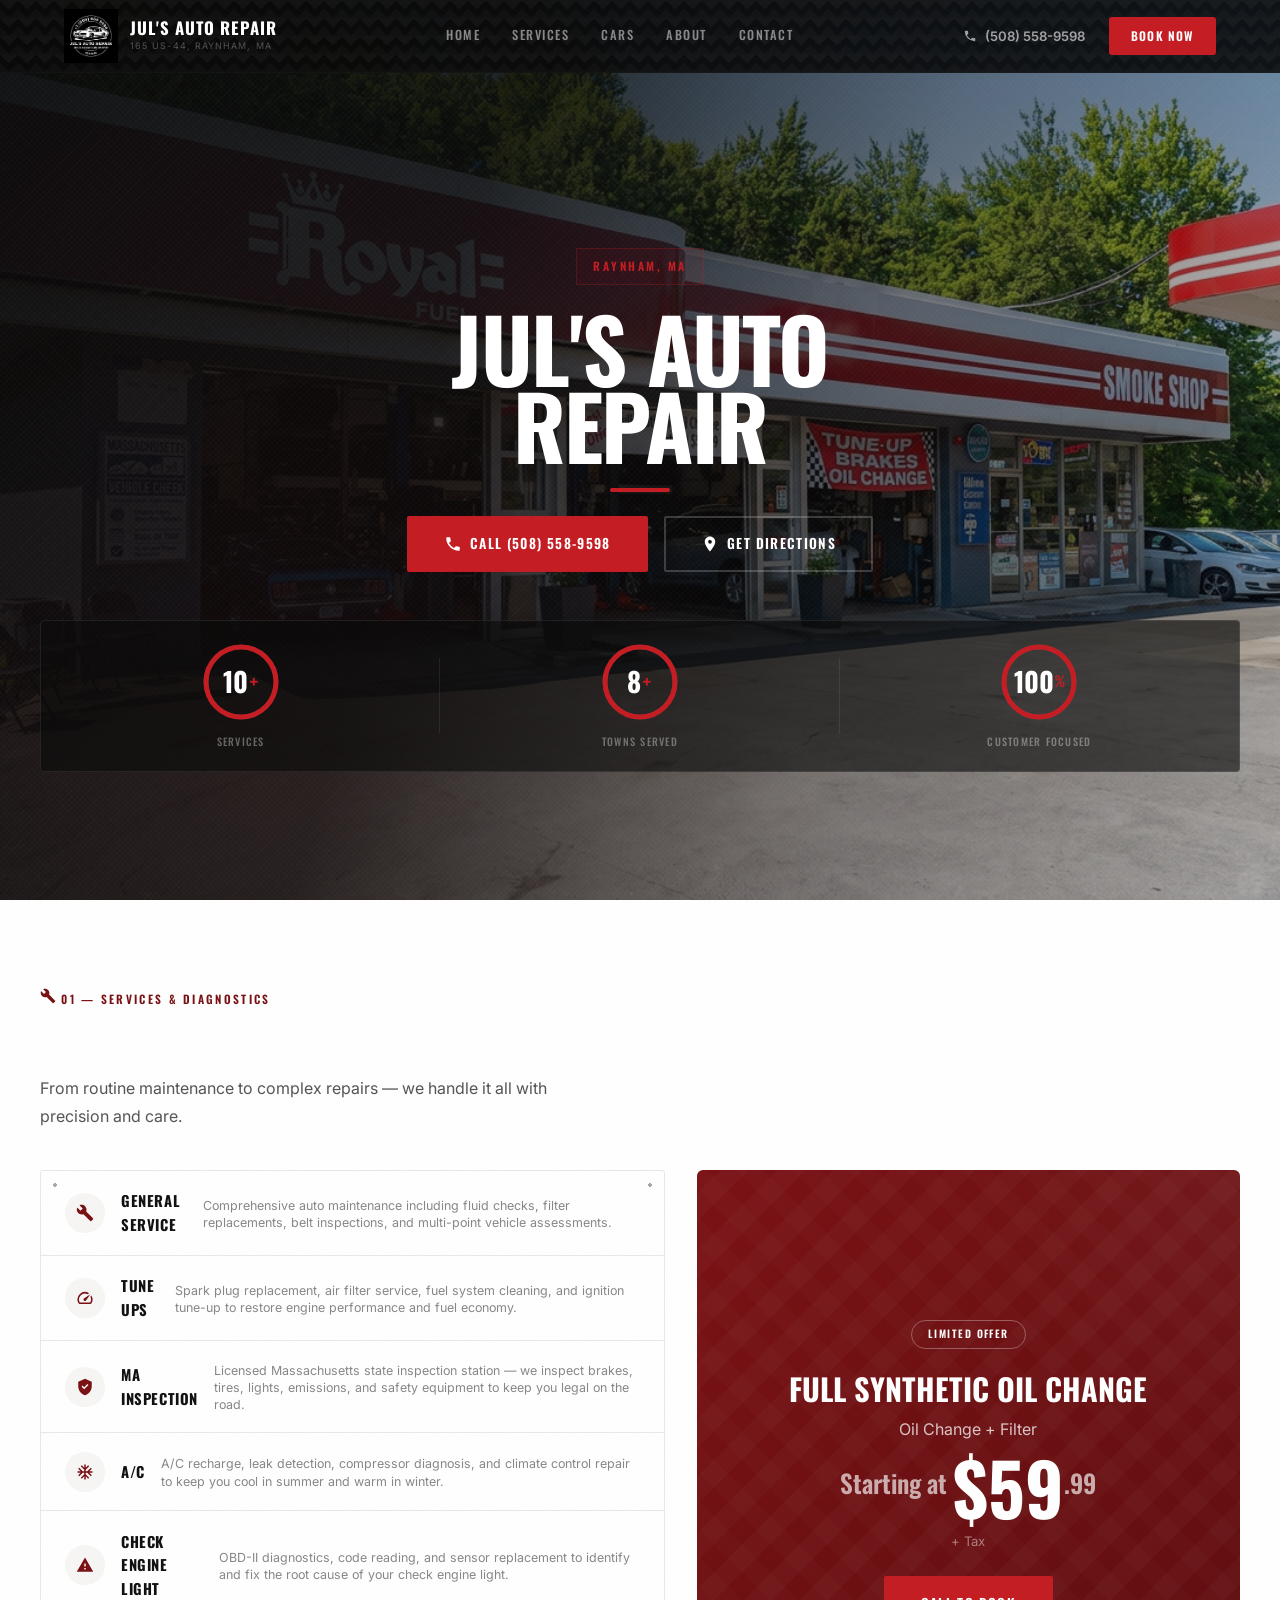
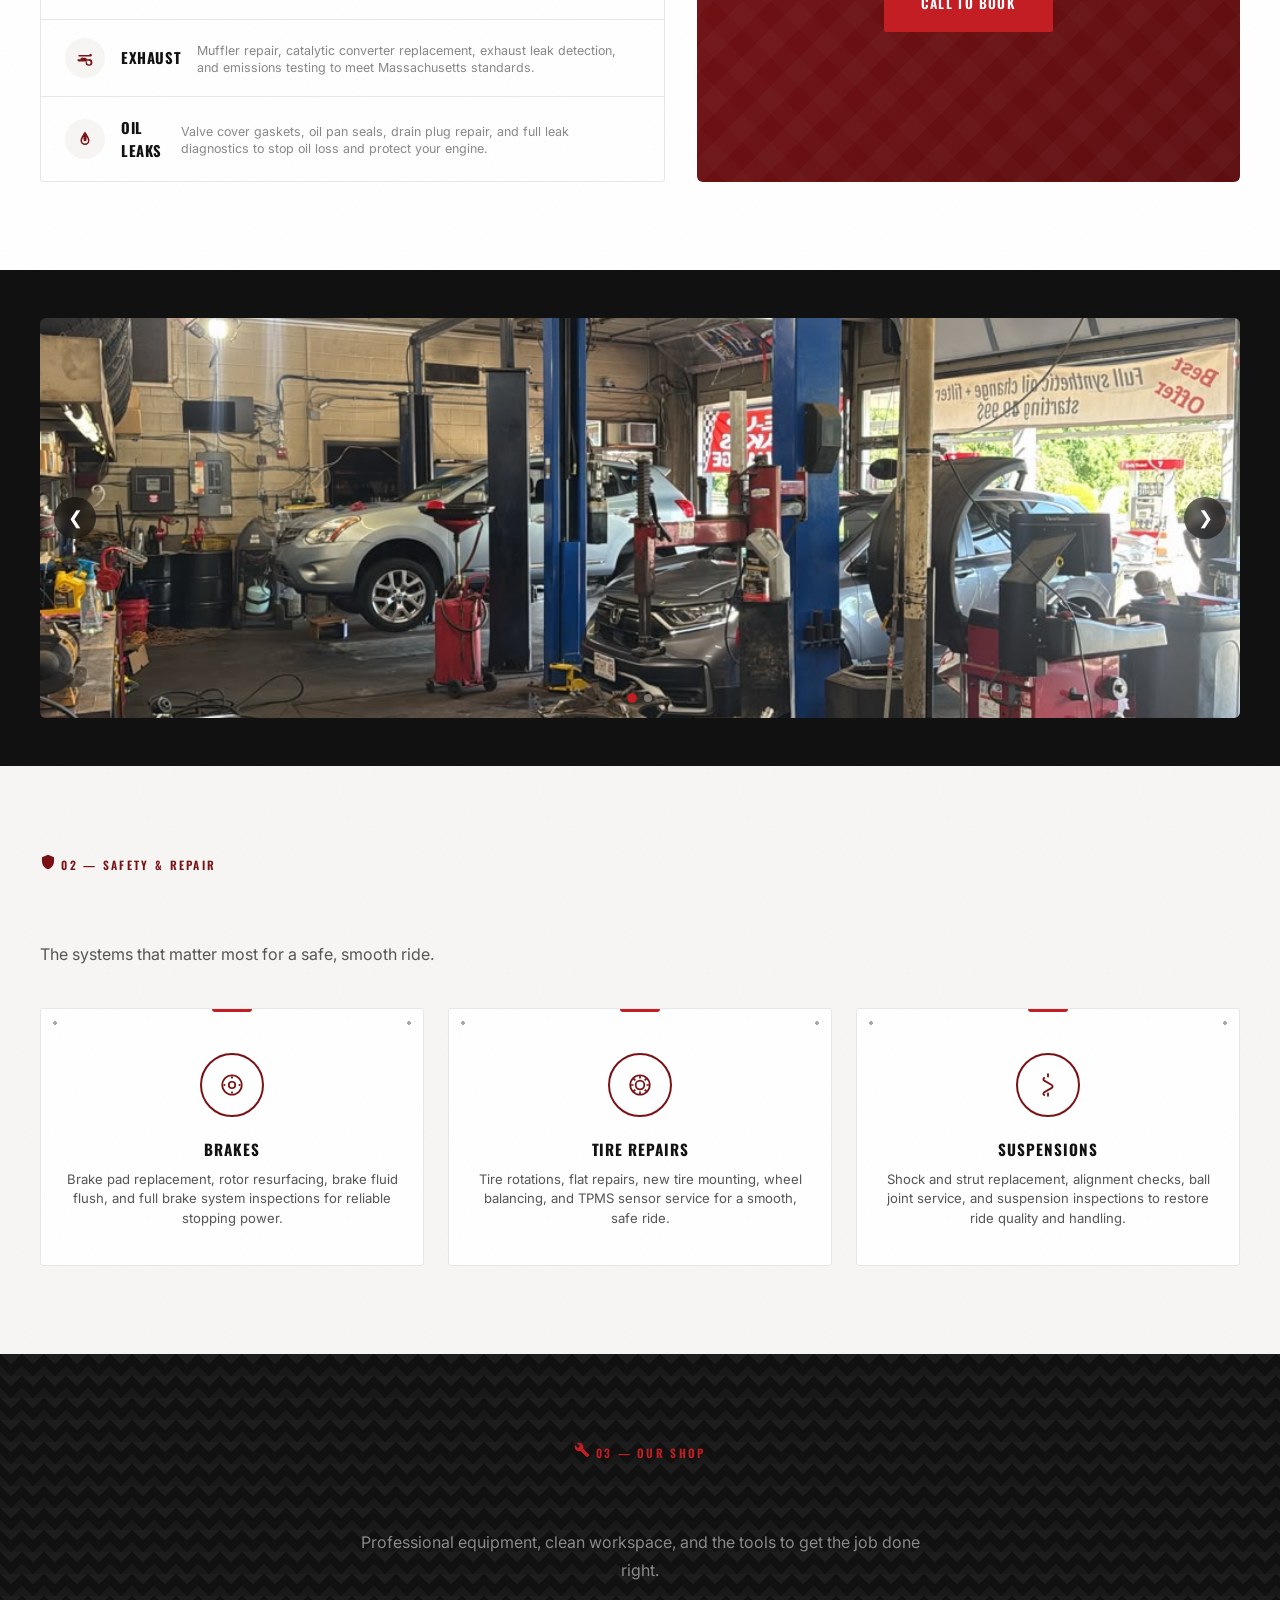
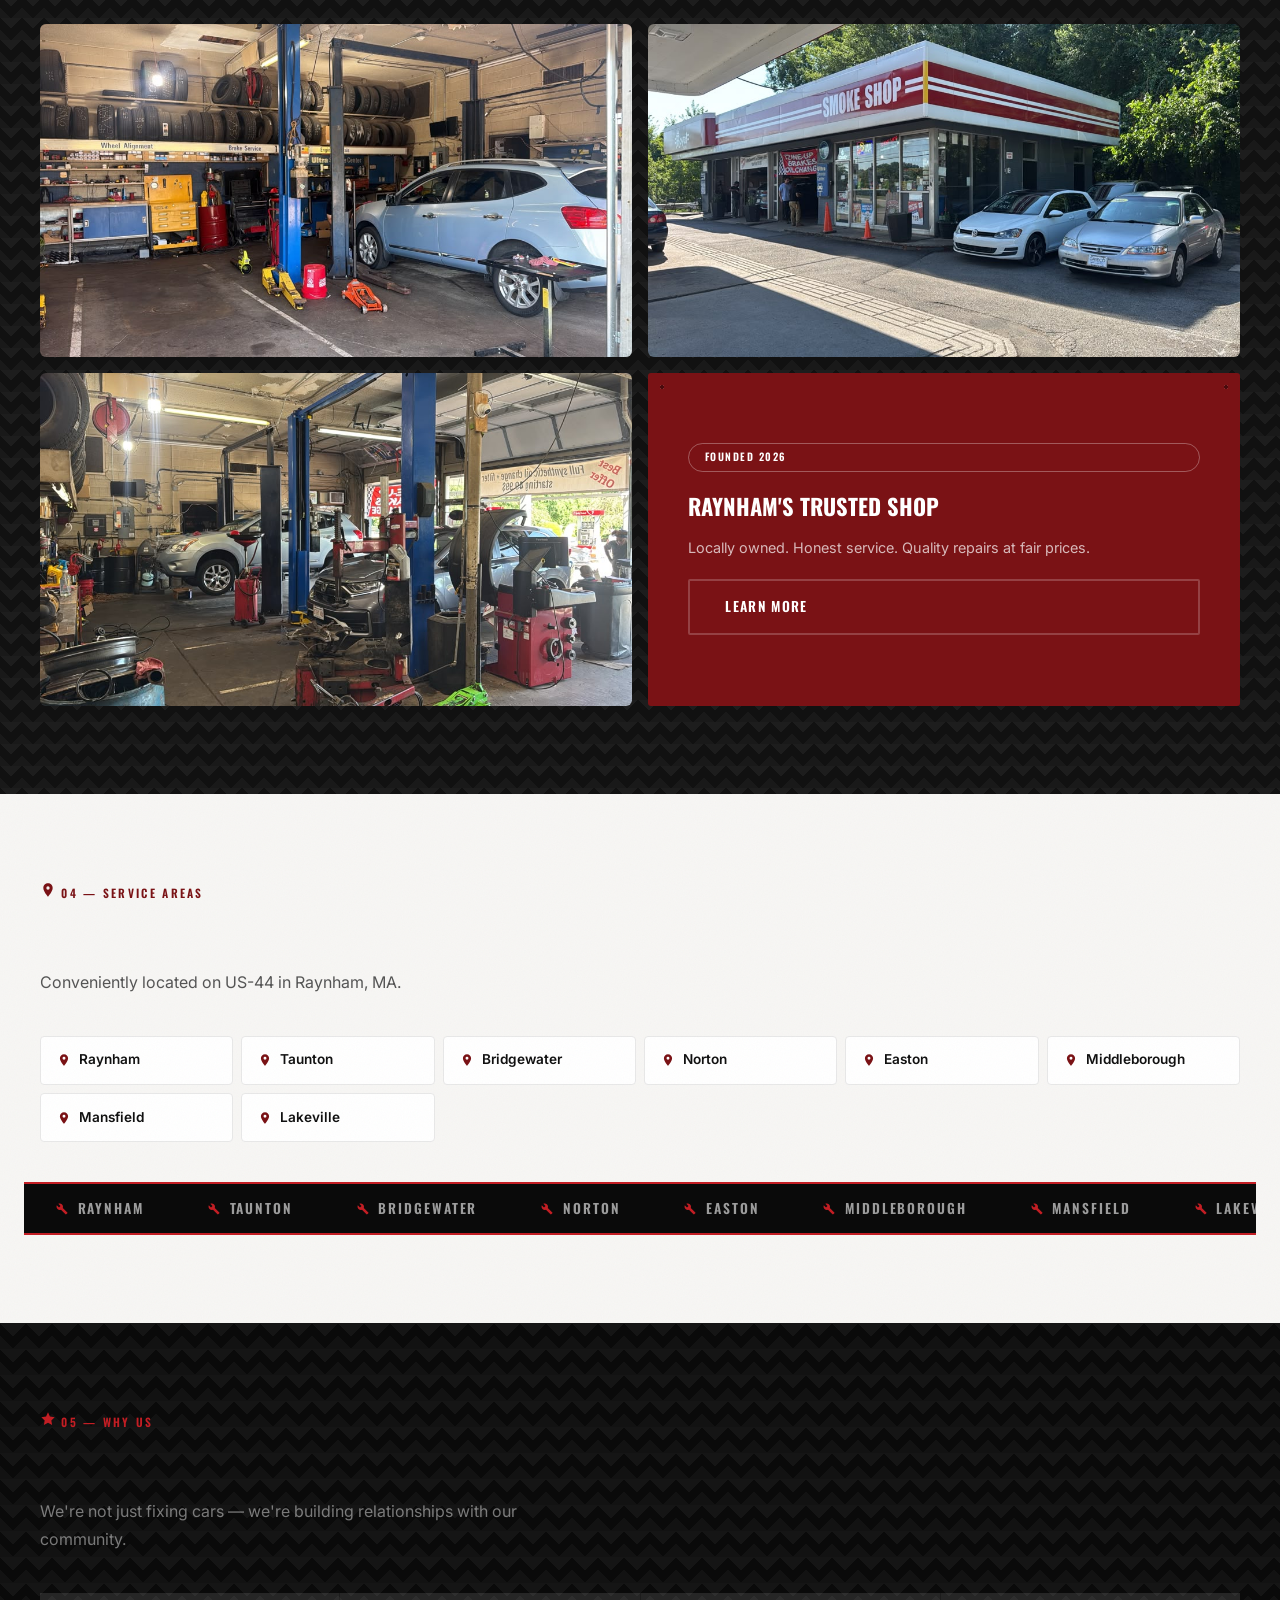
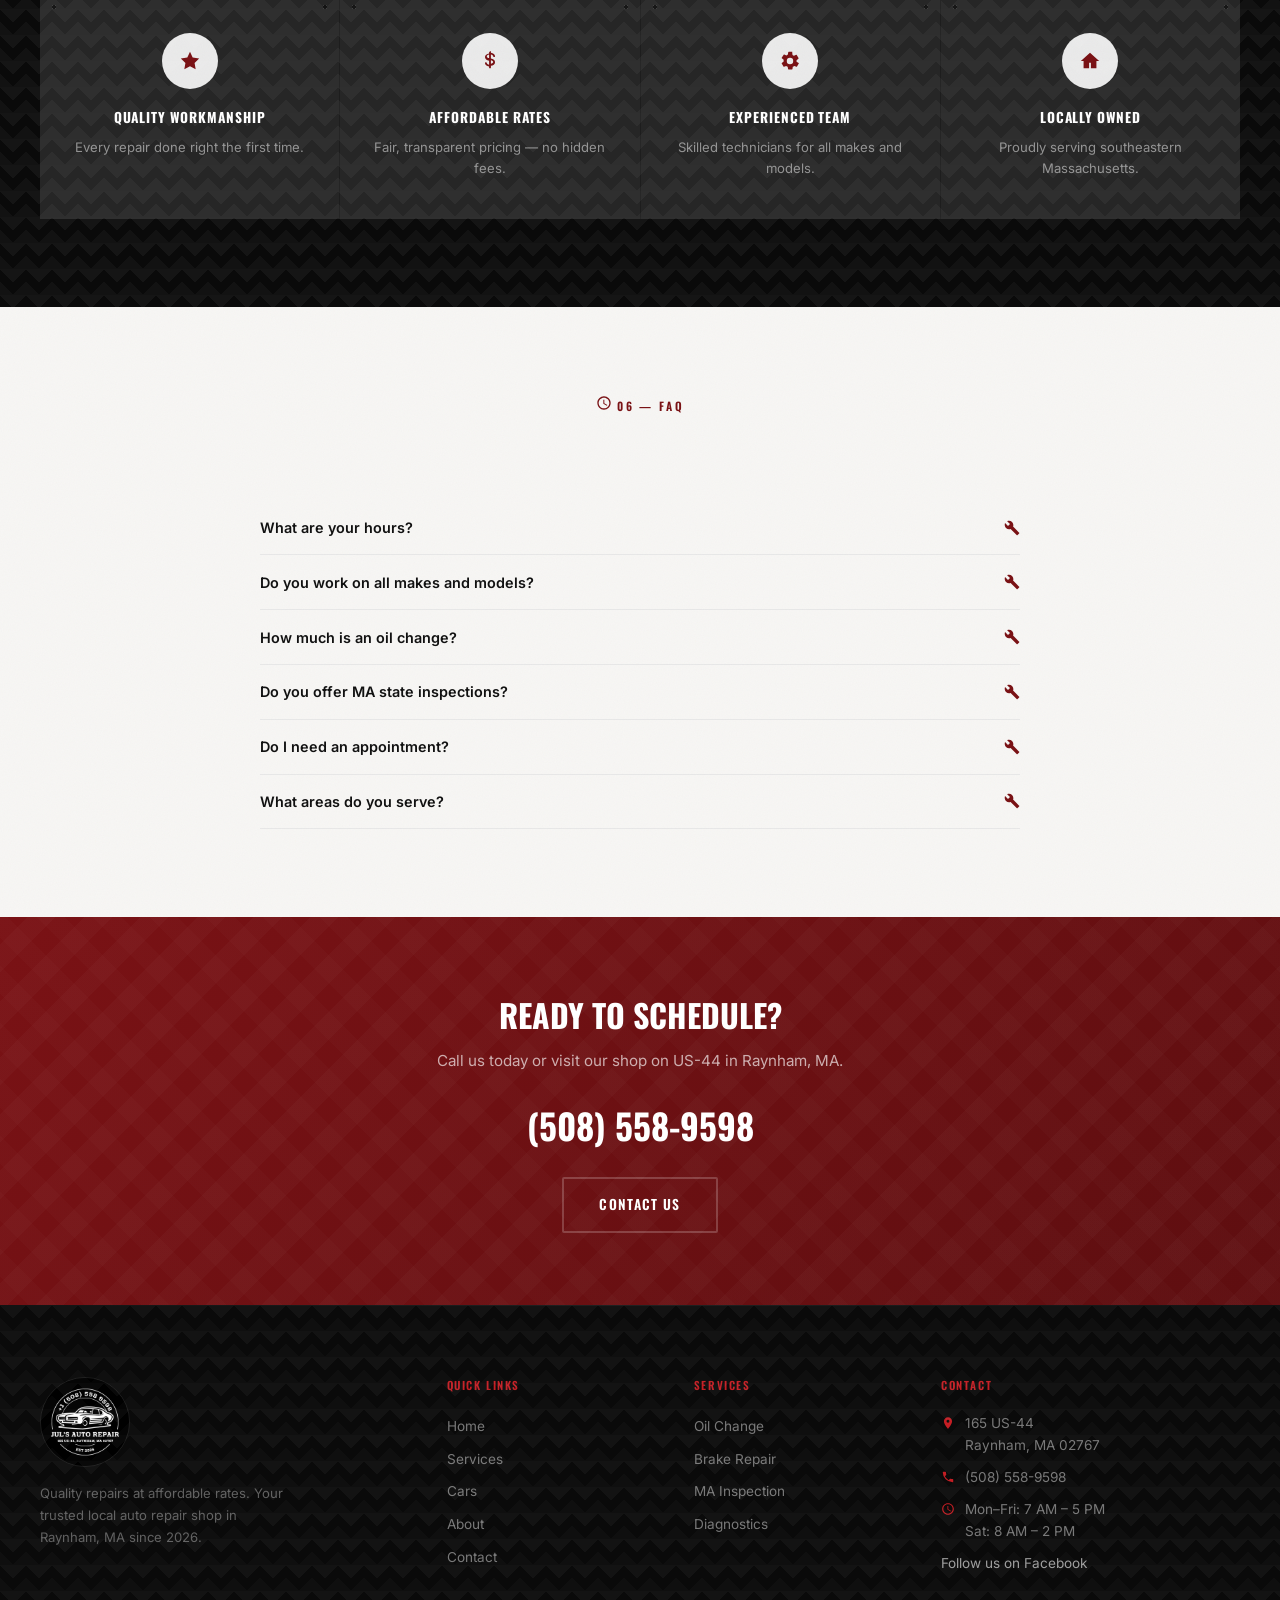
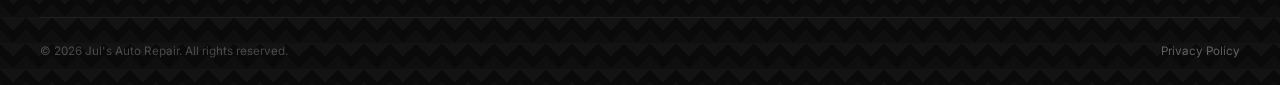
==== commit a7b18835: "Fix mobile nav menu and trim hero copy The mobile dropdown never actually opened: .hdr had both back" ====
--- a/index.html
+++ b/index.html
@@ -77,8 +77,7 @@
     <div class="hero-tag anim-in anim-in-d1">Raynham, MA</div>
     <h1 class="anim-in anim-in-d2">Jul's Auto<br>Repair</h1>
     <div class="hero-line anim-in anim-in-d3"></div>
-    <p class="anim-in anim-in-d4">Honest, reliable auto repair. Quality workmanship at fair prices.</p>
-    <div class="hero-btns anim-in anim-in-d5">
+    <div class="hero-btns anim-in anim-in-d4">
       <a href="tel:+15085589598" class="btn btn-r">
         <svg viewBox="0 0 24 24" fill="currentColor" width="18" height="18"><path d="M6.62 10.79a15.05 15.05 0 006.59 6.59l2.2-2.2a1 1 0 011.01-.24 11.36 11.36 0 003.58.57 1 1 0 011 1V20a1 1 0 01-1 1A17 17 0 013 4a1 1 0 011-1h3.5a1 1 0 011 1 11.36 11.36 0 00.57 3.58 1 1 0 01-.25 1.01l-2.2 2.2z"/></svg>
         Call (508) 558-9598
--- a/css/style.css
+++ b/css/style.css
@@ -57,7 +57,9 @@
 .area.tag-in:nth-child(n){transition-delay:calc(var(--i,0)*60ms)}
 
 /* ── HEADER ── */
-.hdr{position:fixed;top:0;left:0;right:0;z-index:1000;background:rgba(10,10,10,.92);backdrop-filter:blur(16px) saturate(180%);border-bottom:1px solid rgba(255,255,255,.04);transition:all .4s cubic-bezier(.4,0,.2,1);overflow:hidden}
+.hdr{position:fixed;top:0;left:0;right:0;z-index:1000;background:rgba(10,10,10,.92);backdrop-filter:blur(16px) saturate(180%);border-bottom:1px solid rgba(255,255,255,.04);transition:all .4s cubic-bezier(.4,0,.2,1)}
+/* No overflow:hidden here — backdrop-filter makes .hdr a containing block for position:fixed descendants (the mobile nav dropdown), and overflow:hidden would clip it to the header's own ~60px box, breaking the menu open state */
+.hdr-in{position:relative;z-index:1}
 .hdr::after{content:'';position:absolute;inset:0;pointer-events:none;background-image:
   linear-gradient(135deg,rgba(255,255,255,.035) 25%,transparent 25%),
   linear-gradient(225deg,rgba(255,255,255,.035) 25%,transparent 25%),
@@ -415,7 +417,7 @@
   .hdr-logo img{height:44px}
   .hdr-logo-name{font-size:.9rem}
   .hdr-logo-loc{font-size:.48rem}
-  .hdr-nav{position:fixed;top:60px;left:0;right:0;background:rgba(10,10,10,.98);backdrop-filter:blur(16px);flex-direction:column;padding:1.5rem;gap:1rem;transform:translateY(-100%);opacity:0;pointer-events:none;transition:.35s;border-bottom:1px solid rgba(255,255,255,.06)}
+  .hdr-nav{position:fixed;top:60px;left:0;right:0;background:#0d0d0d;flex-direction:column;padding:1.5rem;gap:1rem;transform:translateY(-100%);opacity:0;pointer-events:none;transition:.35s;border-bottom:1px solid rgba(255,255,255,.06);z-index:999}
   .hdr-nav.open{transform:translateY(0);opacity:1;pointer-events:all}
   .hdr-nav a{font-size:.88rem;padding:.5rem 0}
   .mob{display:block}
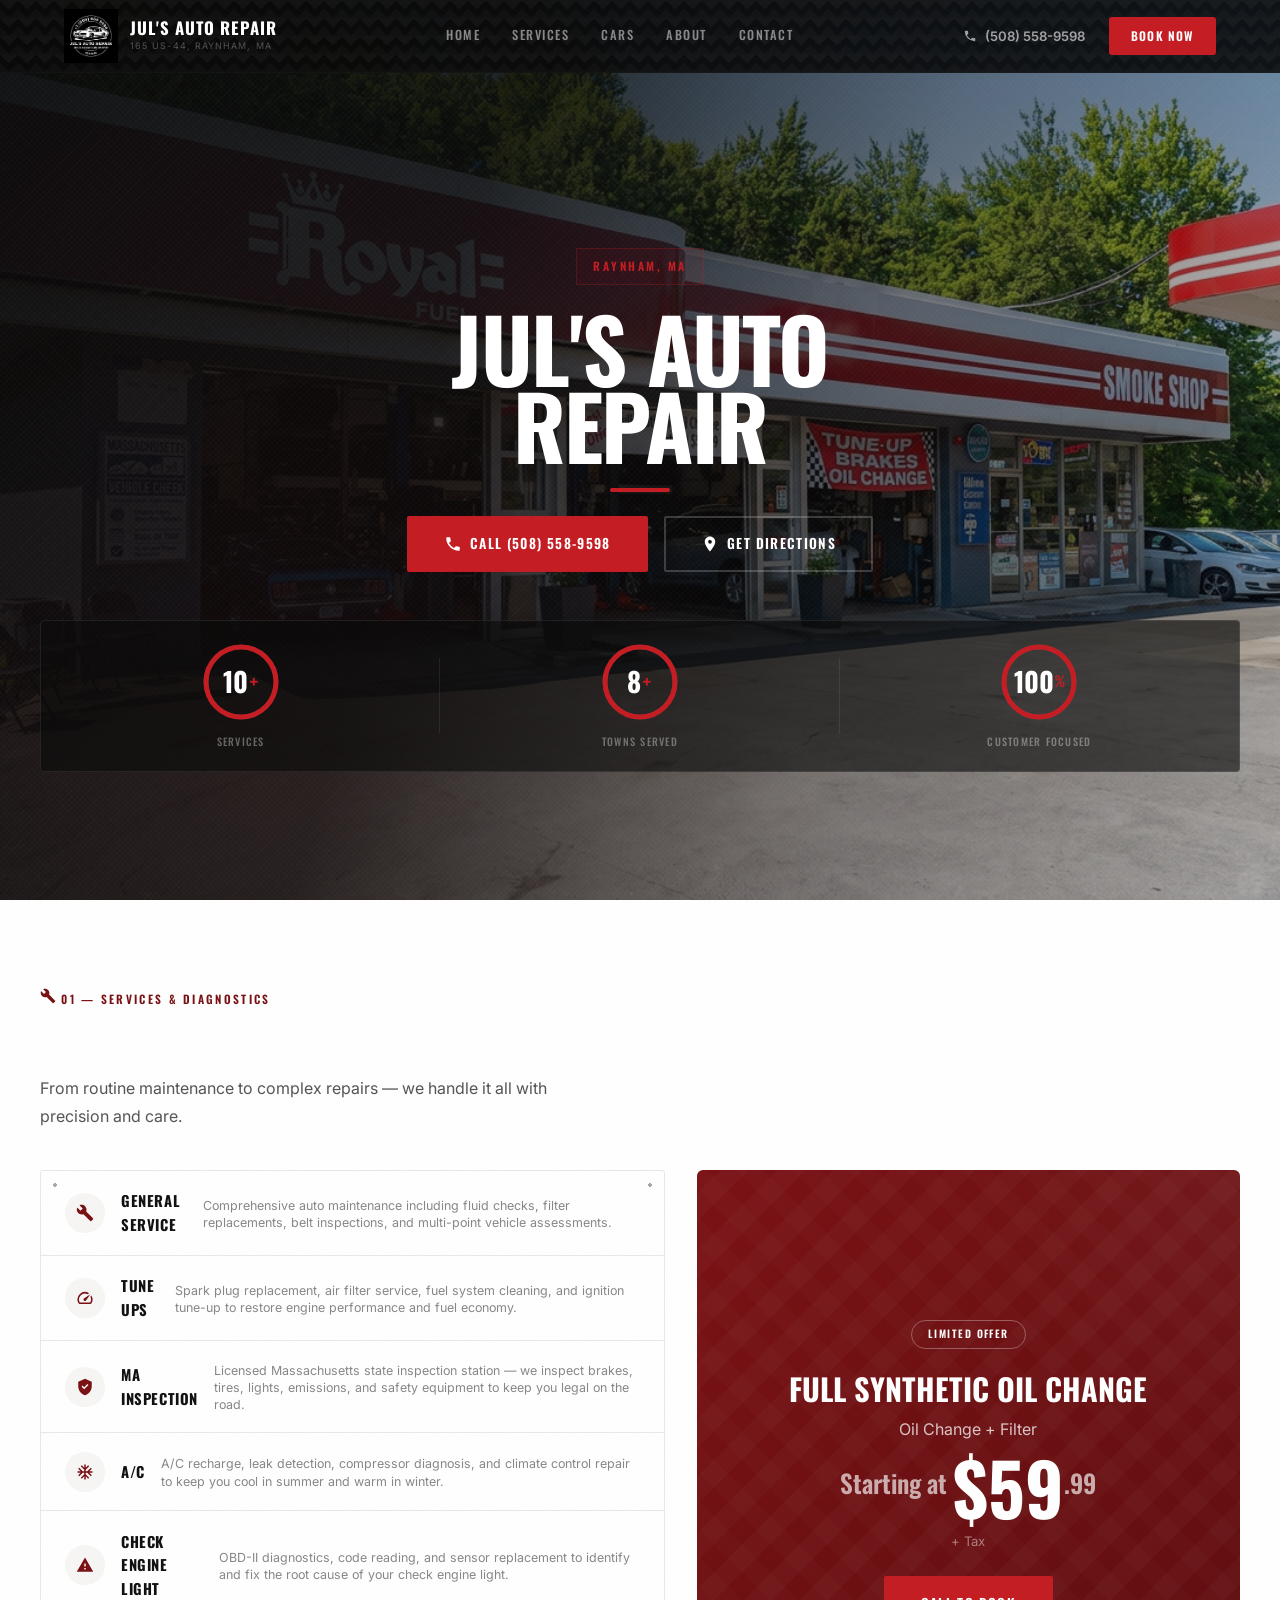
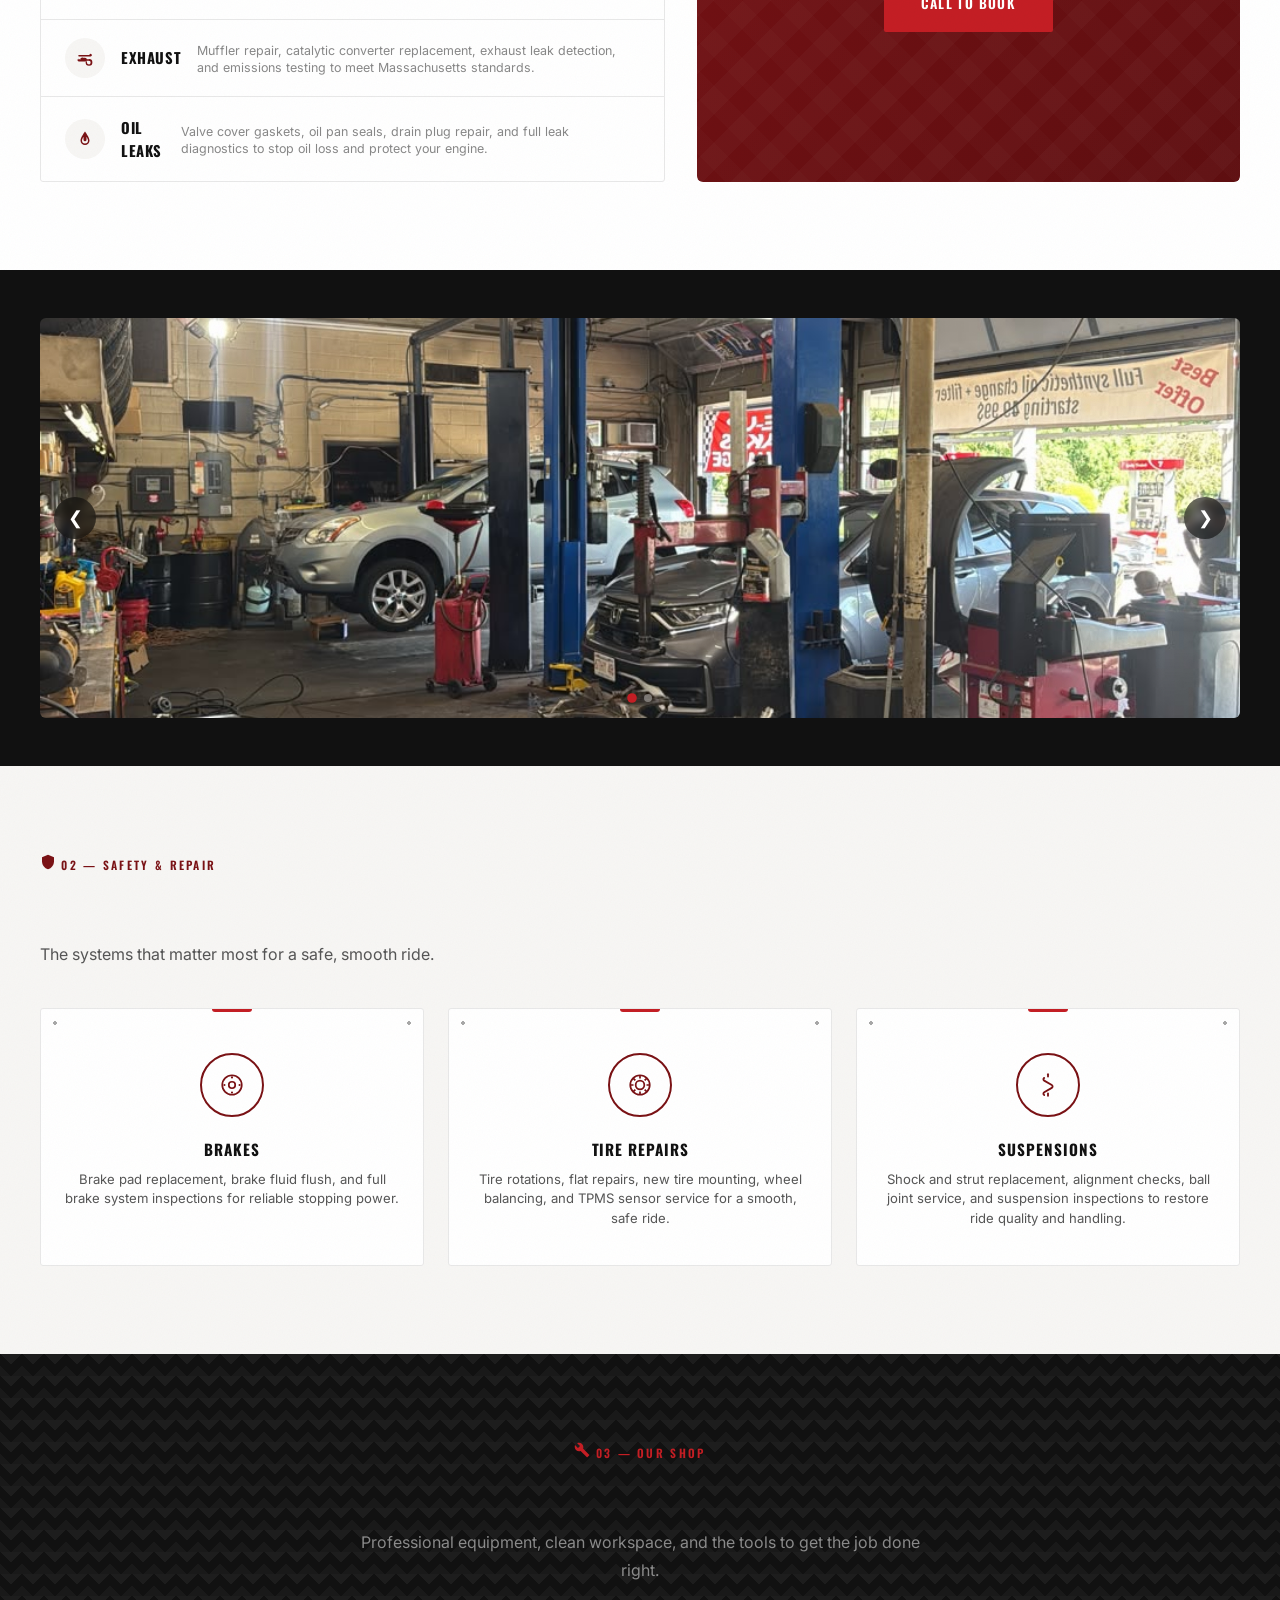
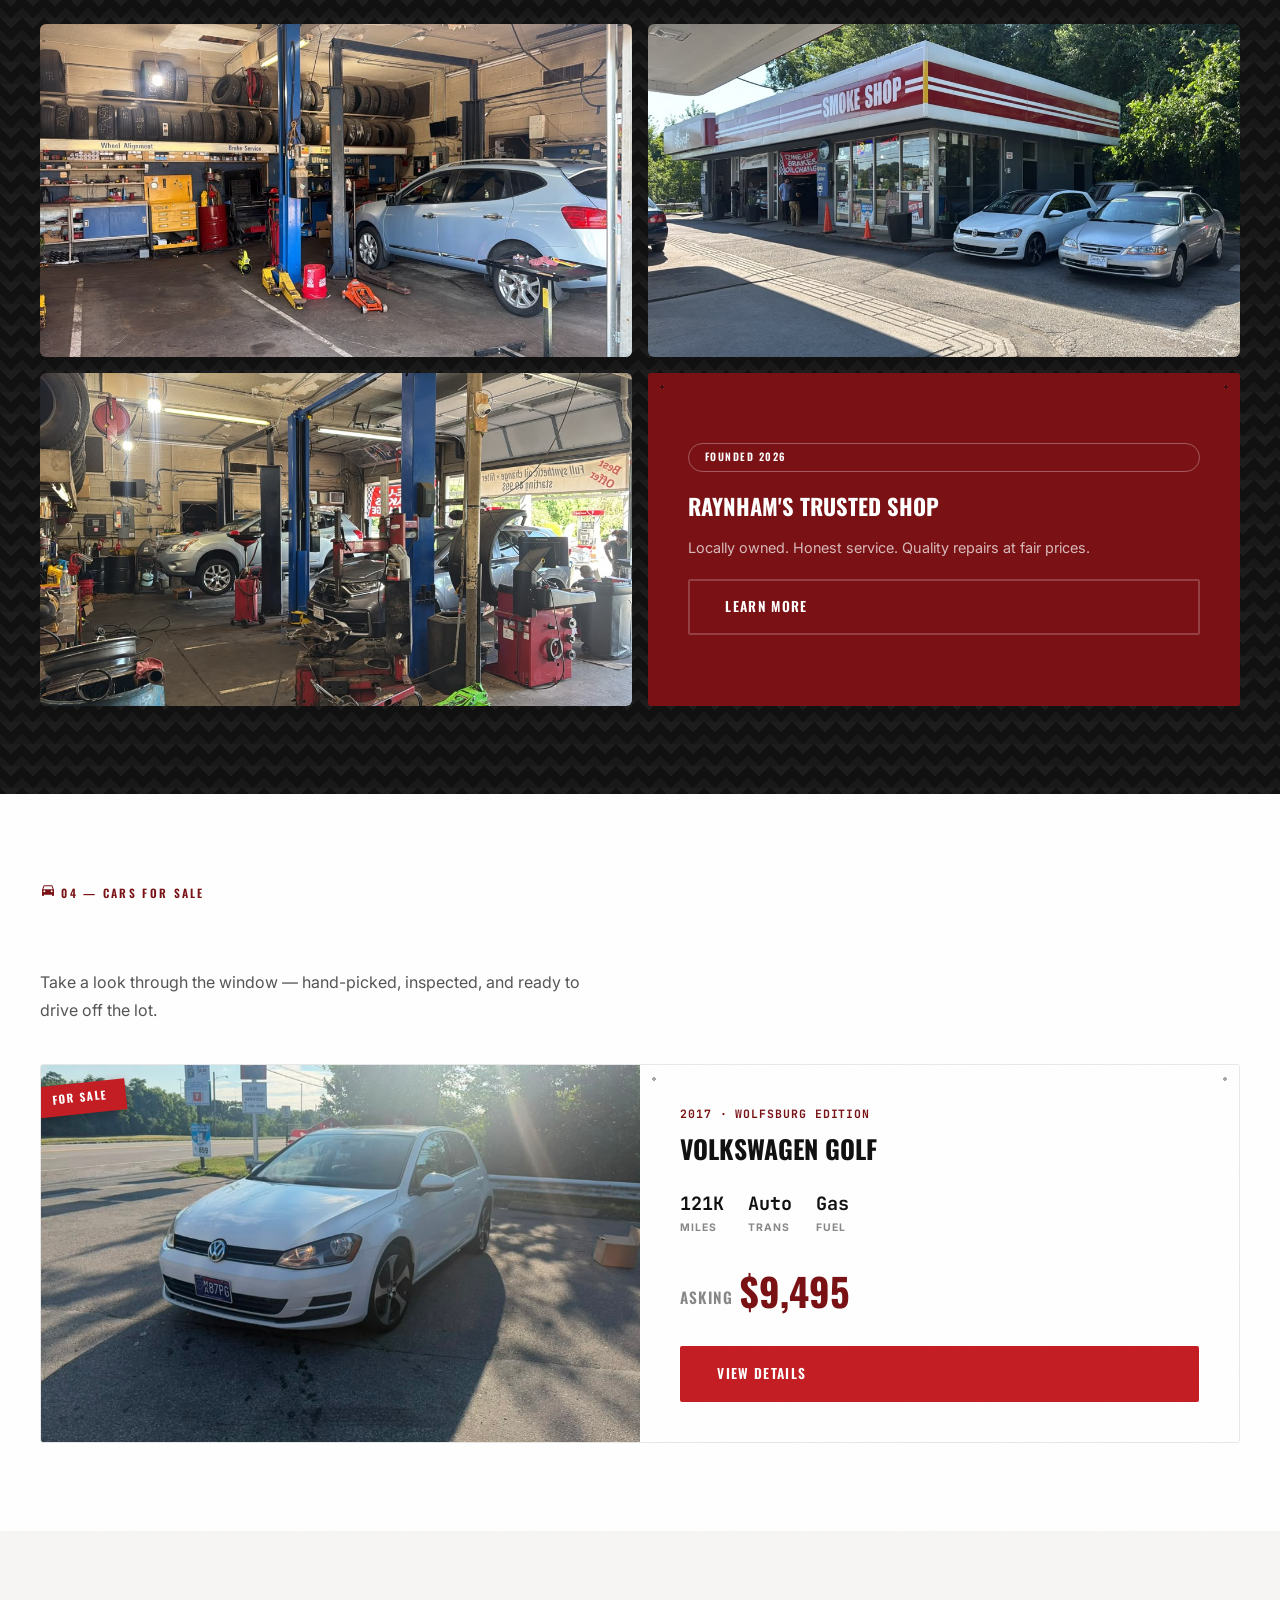
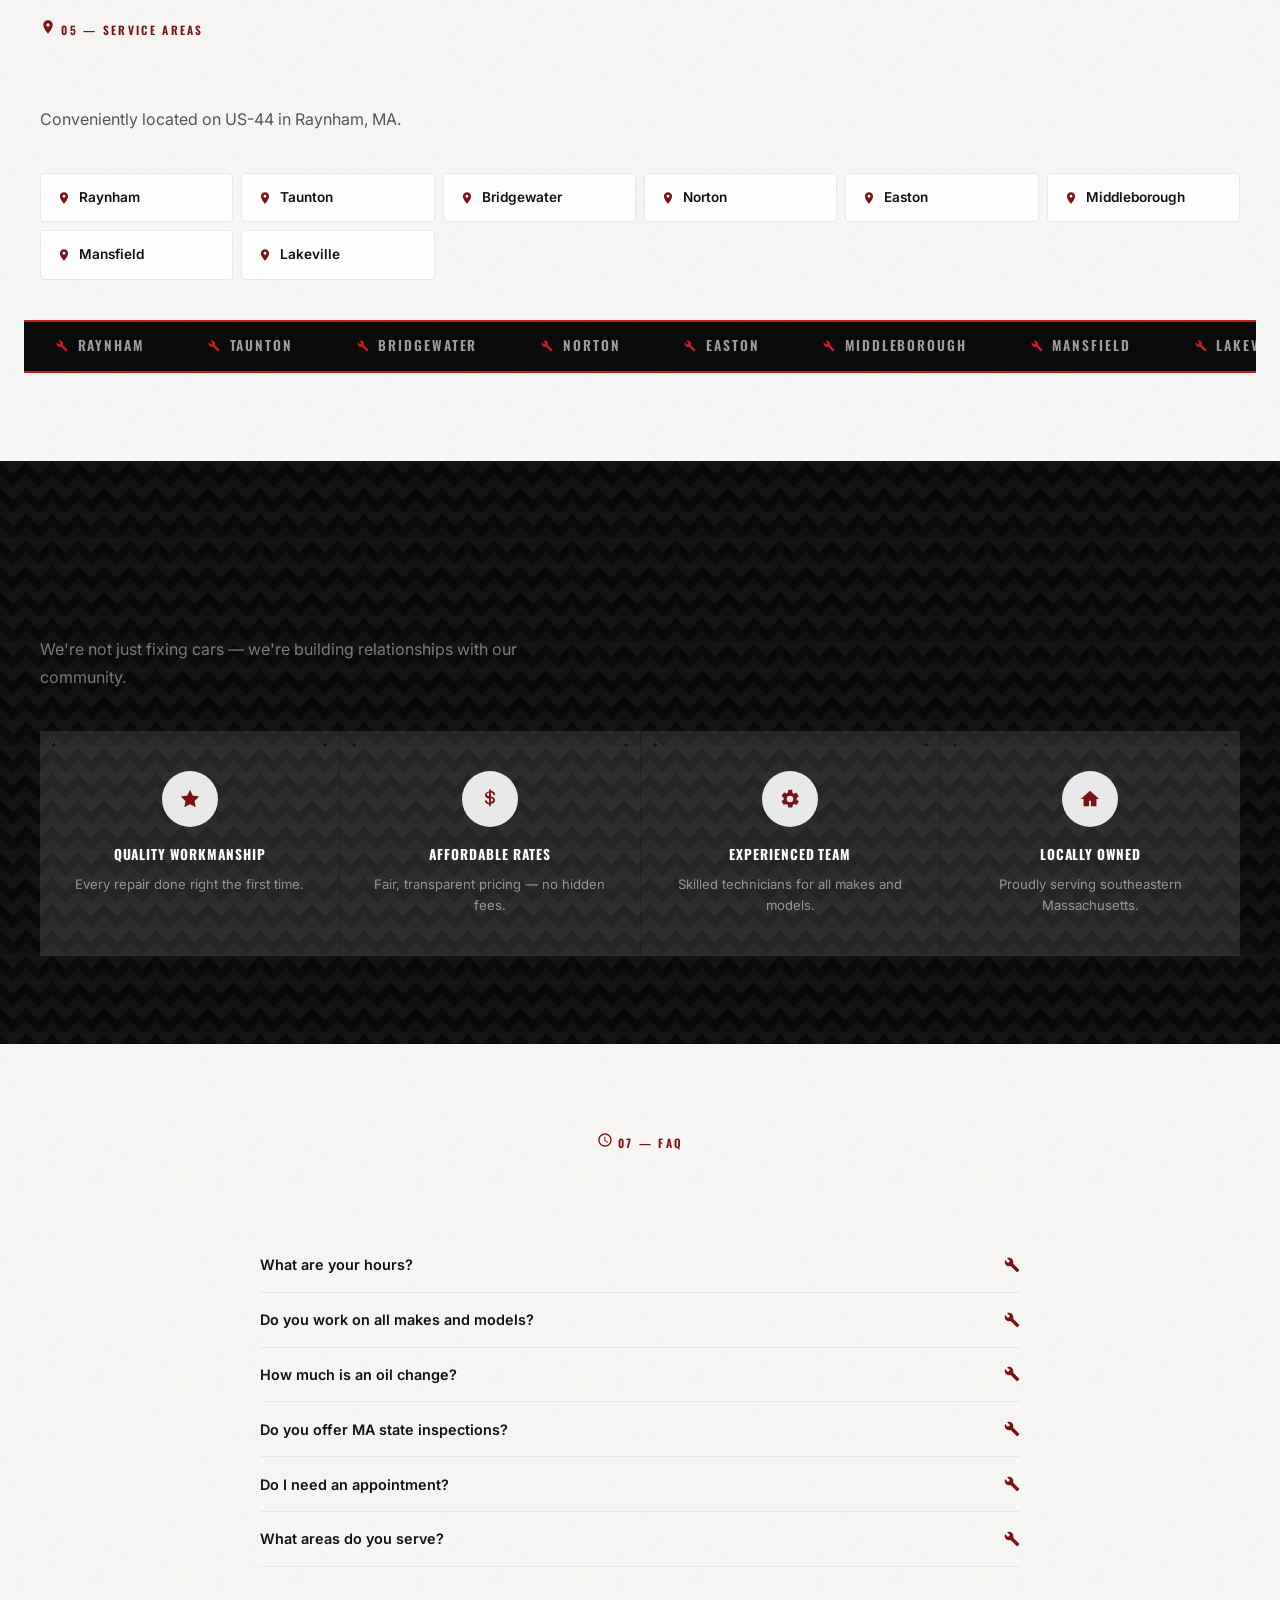
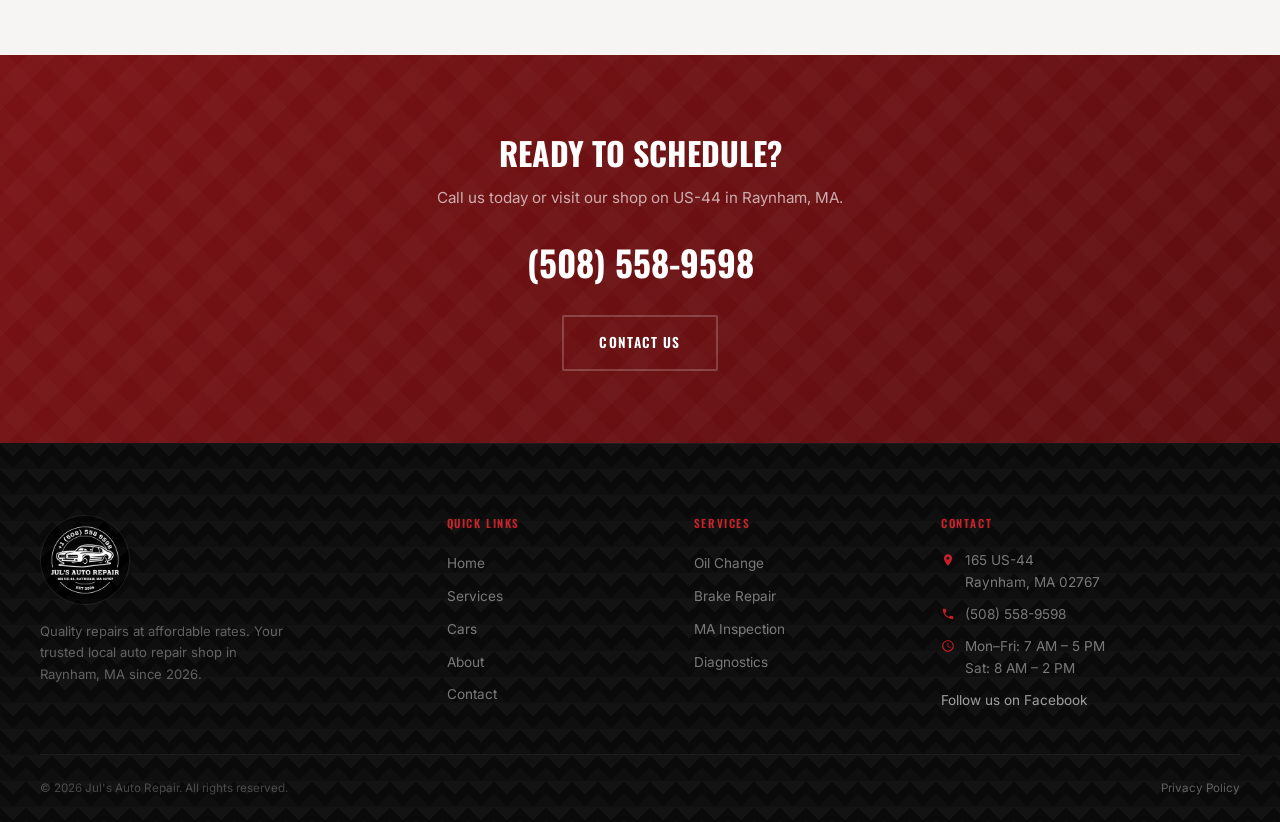
==== commit d4f4555a: "Add Cars For Sale showcase to homepage, drop unoffered rotor service Adds a homepage teaser section " ====
--- a/index.html
+++ b/index.html
@@ -168,7 +168,7 @@
     <h2 class="sec-t wipe-in">Keep You Safe On The Road</h2>
     <p class="sec-p reveal">The systems that matter most for a safe, smooth ride.</p>
     <div class="safe-grid">
-      <div class="safe-card tag-in"><div class="safe-ic"><svg viewBox="0 0 24 24" fill="none" stroke="currentColor" stroke-width="1.6"><circle cx="12" cy="12" r="9"/><circle cx="12" cy="12" r="3"/><circle cx="12" cy="5" r="1" fill="currentColor" stroke="none"/><circle cx="19" cy="12" r="1" fill="currentColor" stroke="none"/><circle cx="12" cy="19" r="1" fill="currentColor" stroke="none"/><circle cx="5" cy="12" r="1" fill="currentColor" stroke="none"/></svg></div><h3>Brakes</h3><p class="svc-desc">Brake pad replacement, rotor resurfacing, brake fluid flush, and full brake system inspections for reliable stopping power.</p></div>
+      <div class="safe-card tag-in"><div class="safe-ic"><svg viewBox="0 0 24 24" fill="none" stroke="currentColor" stroke-width="1.6"><circle cx="12" cy="12" r="9"/><circle cx="12" cy="12" r="3"/><circle cx="12" cy="5" r="1" fill="currentColor" stroke="none"/><circle cx="19" cy="12" r="1" fill="currentColor" stroke="none"/><circle cx="12" cy="19" r="1" fill="currentColor" stroke="none"/><circle cx="5" cy="12" r="1" fill="currentColor" stroke="none"/></svg></div><h3>Brakes</h3><p class="svc-desc">Brake pad replacement, brake fluid flush, and full brake system inspections for reliable stopping power.</p></div>
       <div class="safe-card tag-in"><div class="safe-ic"><svg viewBox="0 0 24 24" fill="none" stroke="currentColor" stroke-width="1.6"><circle cx="12" cy="12" r="9"/><circle cx="12" cy="12" r="4"/><path d="M12 3v3M12 18v3M3 12h3M18 12h3M5.6 5.6l2.1 2.1M16.3 16.3l2.1 2.1M5.6 18.4l2.1-2.1M16.3 7.7l2.1-2.1"/></svg></div><h3>Tire Repairs</h3><p class="svc-desc">Tire rotations, flat repairs, new tire mounting, wheel balancing, and TPMS sensor service for a smooth, safe ride.</p></div>
       <div class="safe-card tag-in"><div class="safe-ic"><svg viewBox="0 0 24 24" fill="none" stroke="currentColor" stroke-width="1.7" stroke-linecap="round" stroke-linejoin="round"><path d="M12 2v2.2"/><path d="M8.5 5.4c-1 .58-1 2.02 0 2.6l7 4.04c1 .58 1 2.02 0 2.6l-7 4.04c-1 .58-1 2.02 0 2.6"/><path d="M12 19.8V22"/></svg></div><h3>Suspensions</h3><p class="svc-desc">Shock and strut replacement, alignment checks, ball joint service, and suspension inspections to restore ride quality and handling.</p></div>
     </div>
@@ -197,11 +197,39 @@
   </div>
 </section>
 
+<section class="sec">
+  <div class="sec-in">
+    <span class="sec-label reveal">
+      <svg viewBox="0 0 24 24" fill="currentColor" width="16" height="16"><path d="M18.92 6.01C18.72 5.42 18.16 5 17.5 5h-11c-.66 0-1.21.42-1.42 1.01L3 12v8c0 .55.45 1 1 1h1c.55 0 1-.45 1-1v-1h12v1c0 .55.45 1 1 1h1c.55 0 1-.45 1-1v-8l-2.08-5.99zM6.5 15.5A1.5 1.5 0 118 14a1.5 1.5 0 01-1.5 1.5zm11 0a1.5 1.5 0 111.5-1.5 1.5 1.5 0 01-1.5 1.5zM5 11l1.5-4.5h11L19 11H5z"/></svg>
+      04 — Cars For Sale
+    </span>
+    <h2 class="sec-t wipe-in">Quality Used Cars</h2>
+    <p class="sec-p reveal">Take a look through the window — hand-picked, inspected, and ready to drive off the lot.</p>
+    <div class="car-window tag-in">
+      <div class="car-window-img">
+        <span class="car-window-badge">For Sale</span>
+        <img src="img/golf-1.jpg" alt="2017 Volkswagen Golf Wolfsburg Edition for sale at Jul's Auto Repair, Raynham MA" loading="lazy">
+      </div>
+      <div class="car-window-info">
+        <span class="car-window-tag">2017 &middot; Wolfsburg Edition</span>
+        <h3>Volkswagen Golf</h3>
+        <div class="car-window-specs">
+          <div><span class="car-window-spec-val">121K</span><span class="car-window-spec-lbl">Miles</span></div>
+          <div><span class="car-window-spec-val">Auto</span><span class="car-window-spec-lbl">Trans</span></div>
+          <div><span class="car-window-spec-val">Gas</span><span class="car-window-spec-lbl">Fuel</span></div>
+        </div>
+        <div class="car-window-price"><small>Asking</small>$9,495</div>
+        <a href="cars.html" class="btn btn-r">View Details</a>
+      </div>
+    </div>
+  </div>
+</section>
+
 <section class="sec sec-cr">
   <div class="sec-in">
     <span class="sec-label reveal">
       <svg viewBox="0 0 24 24" fill="currentColor" width="16" height="16"><path d="M12 2C8.13 2 5 5.13 5 9c0 5.25 7 13 7 13s7-7.75 7-13c0-3.87-3.13-7-7-7zm0 9.5a2.5 2.5 0 110-5 2.5 2.5 0 010 5z"/></svg>
-      04 — Service Areas
+      05 — Service Areas
     </span>
     <h2 class="sec-t wipe-in">Serving Raynham &amp; Surrounding Communities</h2>
     <p class="sec-p">Conveniently located on US-44 in Raynham, MA.</p>
@@ -242,7 +270,7 @@
   <div class="sec-in">
     <span class="sec-label reveal">
       <svg viewBox="0 0 24 24" fill="currentColor" width="16" height="16"><path d="M12 2l2.9 6.26L22 9.27l-5 4.87 1.18 6.86L12 17.77l-6.18 3.23L7 14.14 2 9.27l7.1-1.01z"/></svg>
-      05 — Why Us
+      06 — Why Us
     </span>
     <h2 class="sec-t wipe-in">Why Choose Jul's Auto Repair</h2>
     <p class="sec-p reveal">We're not just fixing cars — we're building relationships with our community.</p>
@@ -259,7 +287,7 @@
   <div class="sec-in">
     <span class="sec-label reveal" style="text-align:center;display:block">
       <svg viewBox="0 0 24 24" fill="currentColor" width="16" height="16"><path d="M11.99 2C6.47 2 2 6.48 2 12s4.47 10 9.99 10C17.52 22 22 17.52 22 12S17.52 2 11.99 2zM12 20c-4.42 0-8-3.58-8-8s3.58-8 8-8 8 3.58 8 8-3.58 8-8 8zm.5-13H11v6l5.25 3.15.75-1.23-4.5-2.67z"/></svg>
-      06 — FAQ
+      07 — FAQ
     </span>
     <h2 class="sec-t wipe-in" style="text-align:center">Frequently Asked Questions</h2>
     <div class="faq" style="margin-top:2rem">
--- a/css/style.css
+++ b/css/style.css
@@ -411,6 +411,24 @@
 .garage-grid img{width:100%;height:100%;object-fit:cover;border-radius:6px;transition:transform .4s,filter .4s}
 .garage-grid img:hover{transform:scale(1.02);filter:brightness(1.1)}
 
+/* ── CARS FOR SALE WINDOW ── homepage teaser, styled like a showroom window with a taped sale sticker */
+.car-window{display:grid;grid-template-columns:1fr 1fr;border:1px solid var(--gy);border-radius:3px;overflow:hidden;background:var(--w)}
+.car-window-img{position:relative;min-height:280px;overflow:hidden}
+.car-window-img img{width:100%;height:100%;object-fit:cover;transition:transform .5s}
+.car-window:hover .car-window-img img{transform:scale(1.04)}
+.car-window-badge{position:absolute;top:18px;left:-8px;z-index:1;background:var(--ml);color:var(--w);padding:.4rem 1.2rem;font-family:'Oswald',sans-serif;font-size:.7rem;font-weight:700;text-transform:uppercase;letter-spacing:.12em;transform:rotate(-6deg);box-shadow:0 4px 12px rgba(0,0,0,.35)}
+.car-window-info{padding:2.5rem;display:flex;flex-direction:column;justify-content:center;background-color:var(--w);background-repeat:no-repeat;background-image:
+    radial-gradient(circle 3px at 14px 14px,rgba(0,0,0,.34) 0%,rgba(0,0,0,.34) 55%,rgba(255,255,255,.55) 62%,transparent 75%),
+    radial-gradient(circle 3px at calc(100% - 14px) 14px,rgba(0,0,0,.34) 0%,rgba(0,0,0,.34) 55%,rgba(255,255,255,.55) 62%,transparent 75%)}
+.car-window-tag{font-family:var(--mono);font-size:.72rem;font-weight:700;color:var(--m);letter-spacing:.08em;text-transform:uppercase;margin-bottom:.3rem;display:block}
+.car-window-info h3{font-family:'Oswald',sans-serif;font-size:1.6rem;font-weight:800;text-transform:uppercase;margin-bottom:1.25rem;color:var(--t1)}
+.car-window-specs{display:flex;gap:1.5rem;margin-bottom:1.5rem}
+.car-window-specs>div{display:flex;flex-direction:column}
+.car-window-spec-val{font-family:var(--mono);font-size:1.15rem;font-weight:700;color:var(--t1)}
+.car-window-spec-lbl{font-size:.65rem;font-weight:700;text-transform:uppercase;letter-spacing:.1em;color:var(--t3);margin-top:.1rem}
+.car-window-price{font-family:'Oswald',sans-serif;font-size:2.4rem;font-weight:800;color:var(--m);margin-bottom:1.5rem}
+.car-window-price small{font-size:.4em;font-weight:600;color:var(--t3);text-transform:uppercase;letter-spacing:.08em;margin-right:.4rem;vertical-align:middle}
+
 /* ── RESPONSIVE ── */
 @media(max-width:768px){
   .hdr-in{padding:0 1rem;height:60px}
@@ -434,6 +452,9 @@
   .gauge{width:64px;height:64px}
   .hero-stat-num{font-size:1.5rem}
   .garage-showcase{grid-template-columns:1fr}
+  .car-window{grid-template-columns:1fr}
+  .car-window-img{min-height:220px}
+  .car-window-info{padding:2rem}
   .abt-grid,.ct-grid,.abt-story,.svc-2col{grid-template-columns:1fr;gap:2rem}
   .safe-grid{grid-template-columns:1fr 1fr;gap:1rem}
   .ftr-in{grid-template-columns:1fr;gap:2rem}
@@ -489,6 +510,10 @@
   .abt-story h2{font-size:1.4rem}
   .abt-txt h3{font-size:1.2rem}
   .val{padding:2rem 1.25rem}
+  .car-window-info{padding:1.5rem}
+  .car-window-info h3{font-size:1.3rem}
+  .car-window-price{font-size:1.9rem}
+  .car-window-specs{gap:1rem}
   .val h3{font-size:.78rem}
   .carousel-track img{height:180px}
   .carousel-btn{width:32px;height:32px;font-size:.9rem}
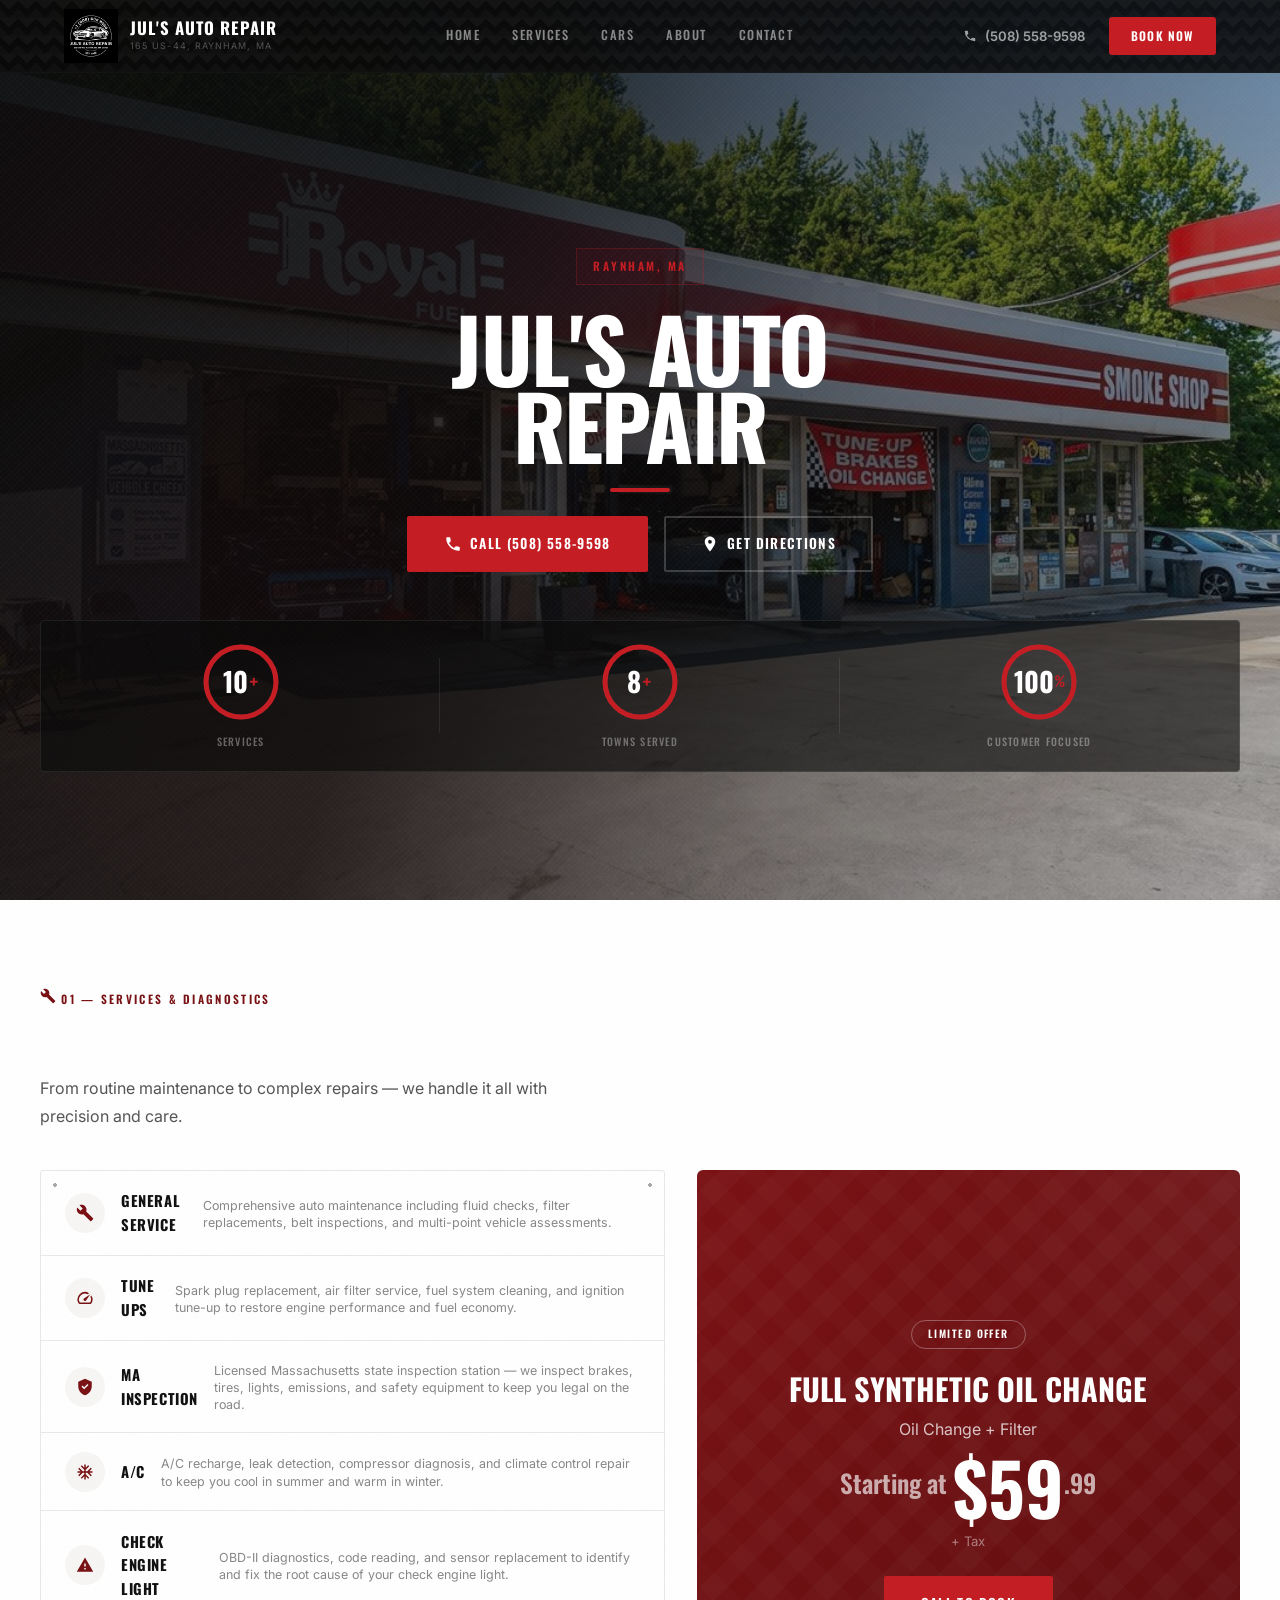
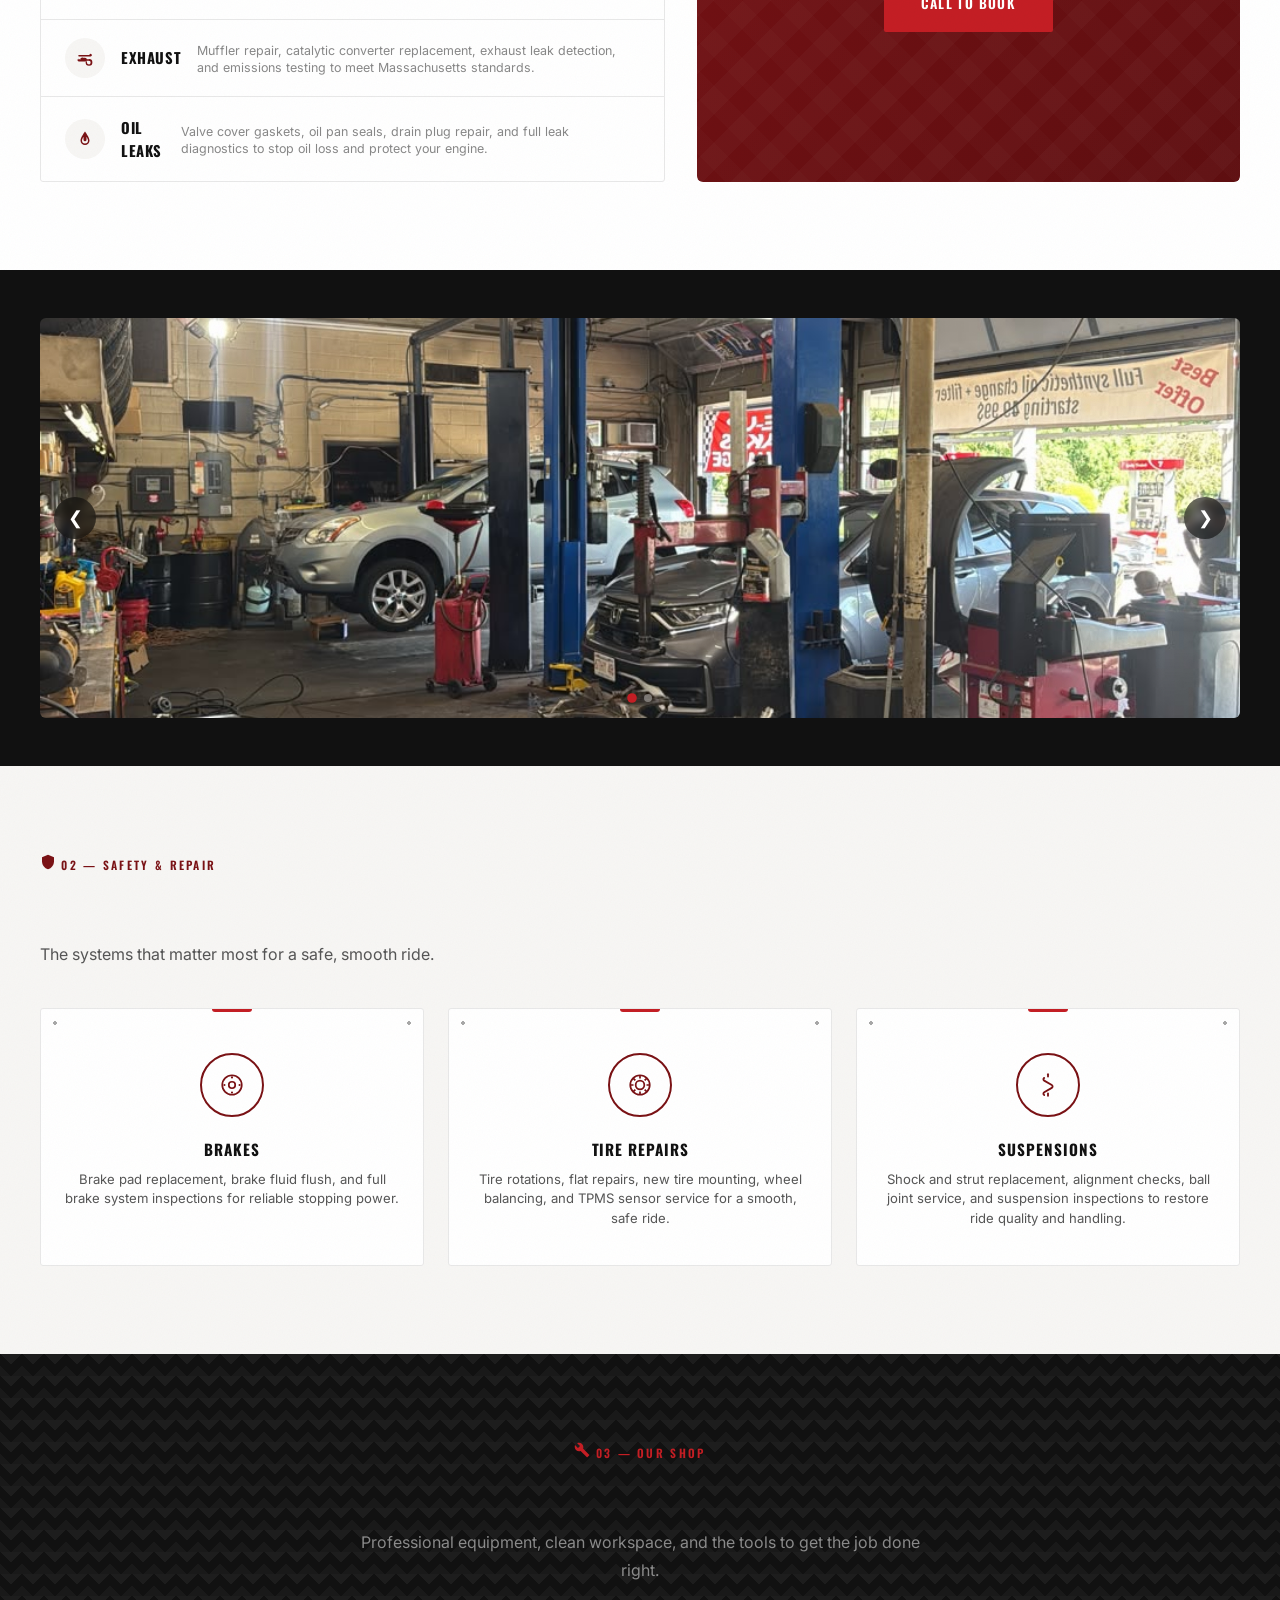
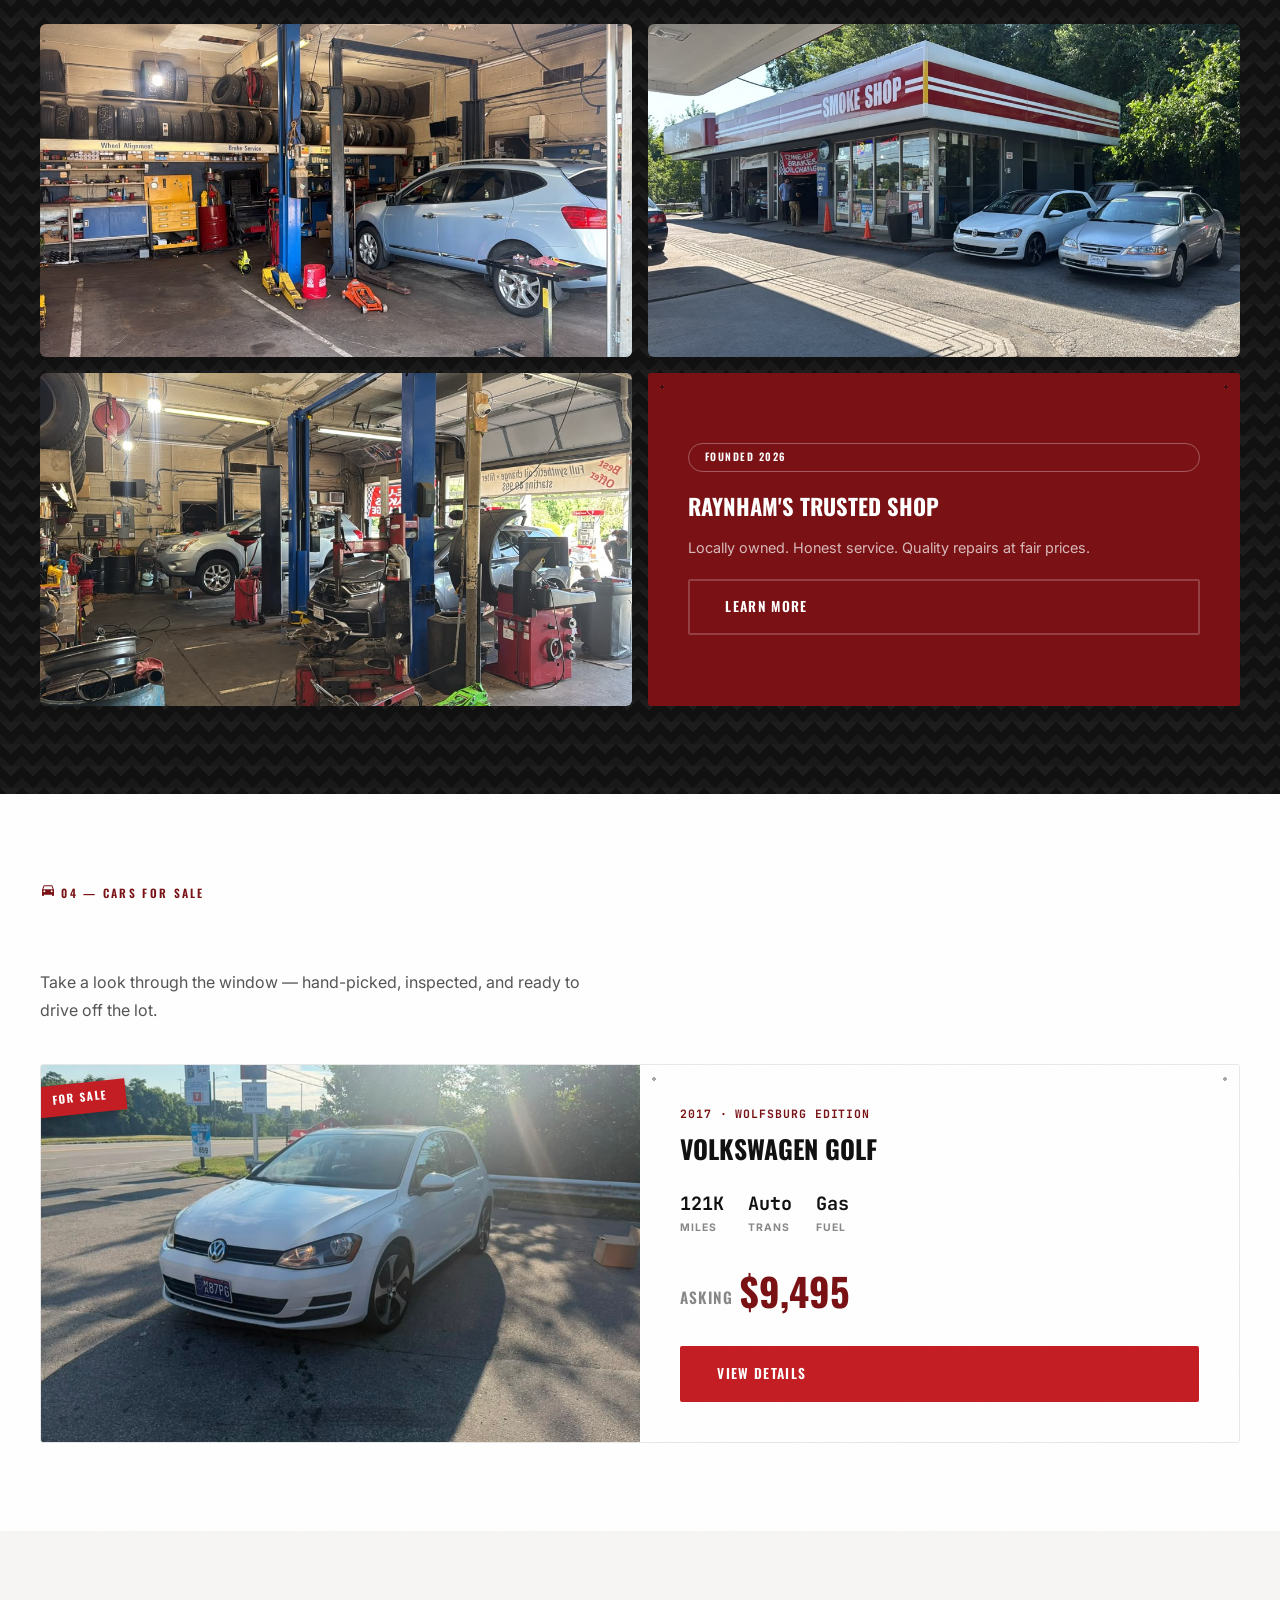
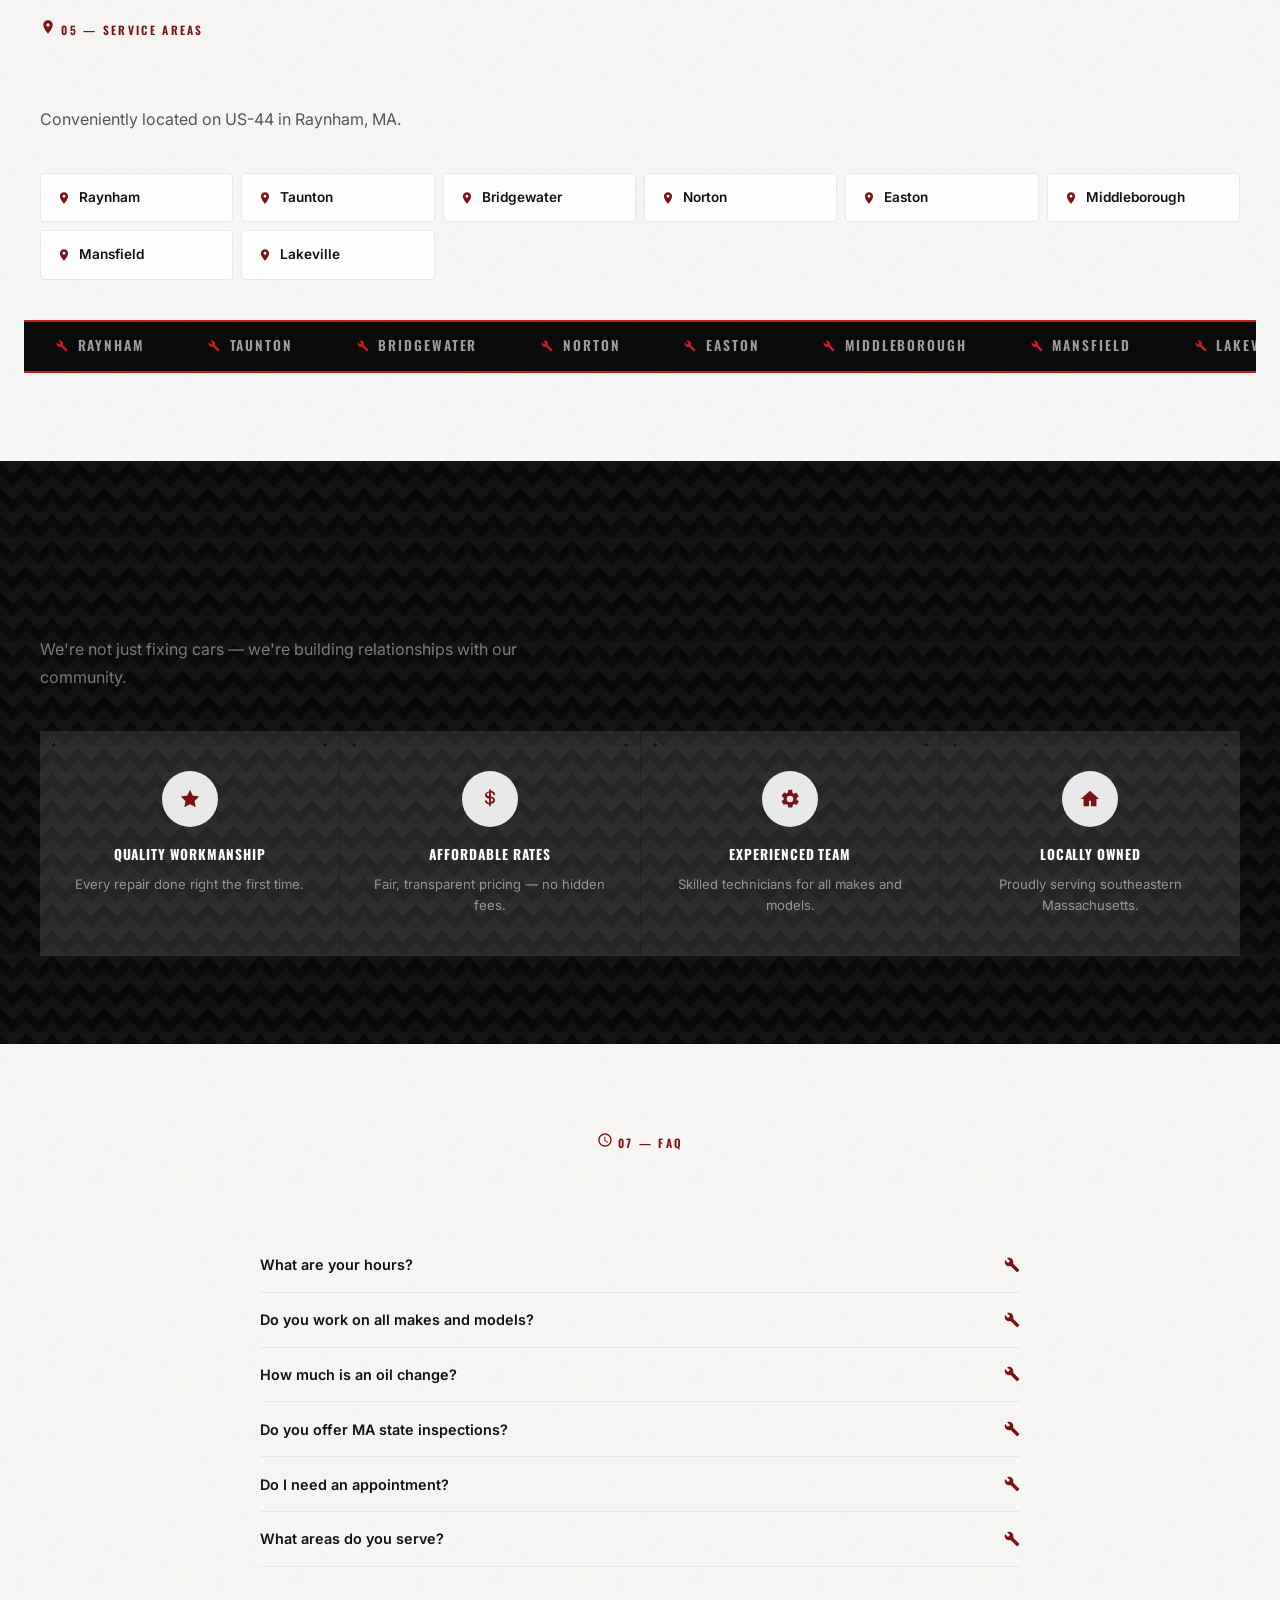
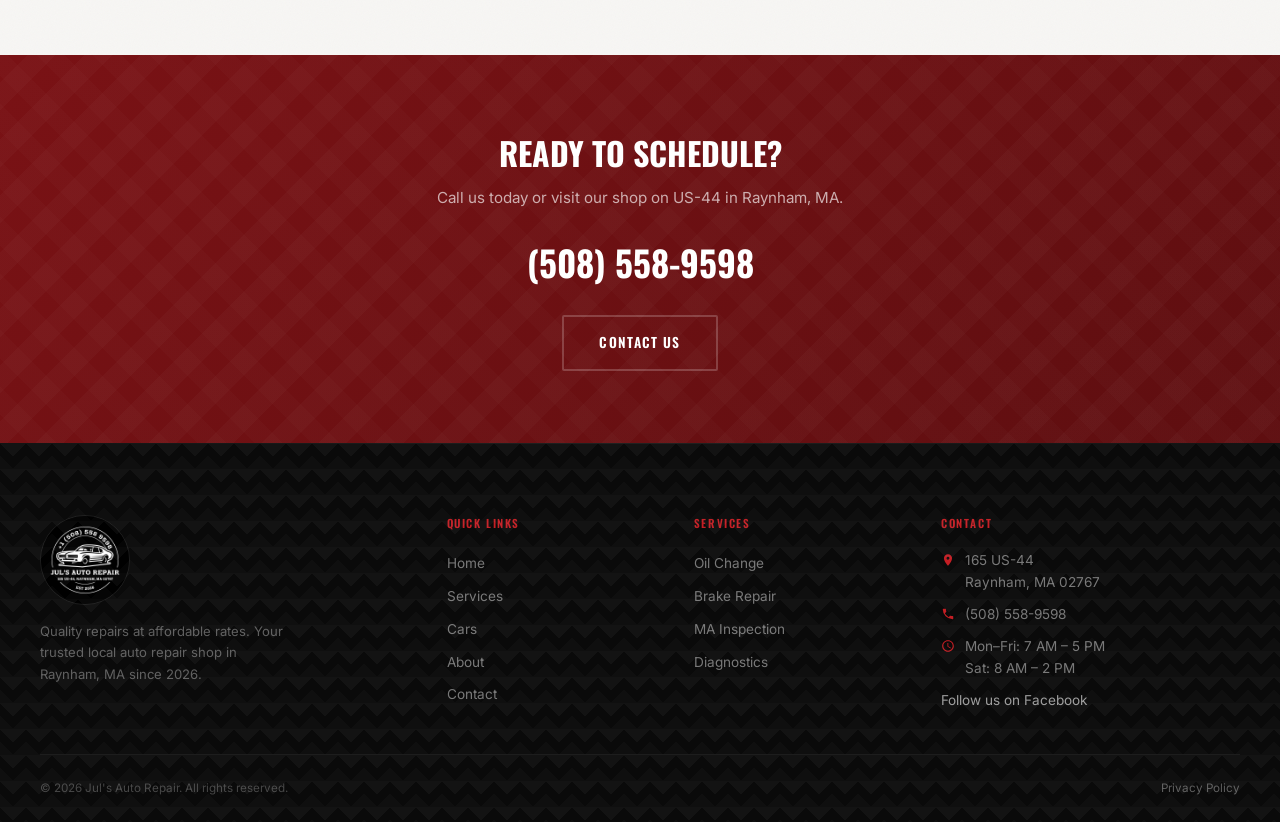
==== commit b87e1969: "Local SEO pass: fix Maps embed, correct geo data, structured data, page speed - Fix Contact page map" ====
--- a/index.html
+++ b/index.html
@@ -3,15 +3,23 @@
 <head>
   <meta charset="UTF-8">
   <meta name="viewport" content="width=device-width, initial-scale=1.0">
-  <title>Jul's Auto Repair — Oil Change, Brake Repair, MA Inspection | Raynham, MA</title>
-  <meta name="description" content="Jul's Auto Repair — trusted auto repair shop in Raynham, MA. Oil changes, brake repair, tune ups, MA state inspections, A/C service, diagnostics & more. Call (508) 558-9598.">
+  <link rel="preconnect" href="https://fonts.googleapis.com">
+  <link rel="preconnect" href="https://fonts.gstatic.com" crossorigin>
+  <link rel="stylesheet" href="https://fonts.googleapis.com/css2?family=Inter:wght@400;500;600;700;800;900&family=Oswald:wght@400;500;600;700&family=JetBrains+Mono:wght@400;500;700&display=swap">
+  <title>Auto Repair in Raynham, MA | Jul's Auto Repair</title>
+  <meta name="description" content="Trusted auto repair in Raynham, MA serving Taunton, Bridgewater & nearby towns. Oil changes, brakes, MA inspections & more. Call (508) 558-9598.">
   <meta name="robots" content="index, follow">
   <link rel="canonical" href="https://julsauto.com/">
-  <meta property="og:title" content="Jul's Auto Repair — Oil Change, Brake Repair, MA Inspection | Raynham, MA">
-  <meta property="og:description" content="Trusted auto repair shop in Raynham, MA. Oil changes, brake repair, tune ups, MA state inspections & more. Call (508) 558-9598.">
+  <meta property="og:title" content="Auto Repair in Raynham, MA | Jul's Auto Repair">
+  <meta property="og:description" content="Trusted auto repair in Raynham, MA serving Taunton, Bridgewater & nearby towns. Oil changes, brakes, MA inspections & more. Call (508) 558-9598.">
   <meta property="og:type" content="website">
   <meta property="og:url" content="https://julsauto.com/">
-  <meta property="og:image" content="https://julsauto.com/img/og-image.jpg">
+  <meta property="og:site_name" content="Jul's Auto Repair">
+  <meta property="og:image" content="https://julsauto.com/img/shop.jpg">
+  <meta name="twitter:card" content="summary_large_image">
+  <meta name="twitter:title" content="Auto Repair in Raynham, MA | Jul's Auto Repair">
+  <meta name="twitter:description" content="Trusted auto repair in Raynham, MA serving Taunton, Bridgewater & nearby towns. Oil changes, brakes, MA inspections & more. Call (508) 558-9598.">
+  <meta name="twitter:image" content="https://julsauto.com/img/shop.jpg">
   <script type="application/ld+json">
   {
     "@context":"https://schema.org",
@@ -21,9 +29,11 @@
     "url":"https://julsauto.com",
     "telephone":"+15085589598",
     "address":{"@type":"PostalAddress","streetAddress":"165 US-44","addressLocality":"Raynham","addressRegion":"MA","postalCode":"02767","addressCountry":"US"},
-    "geo":{"@type":"GeoCoordinates","latitude":41.9391,"longitude":-71.0587},
+    "geo":{"@type":"GeoCoordinates","latitude":41.9047,"longitude":-71.0589},
     "openingHoursSpecification":[{"@type":"OpeningHoursSpecification","dayOfWeek":["Monday","Tuesday","Wednesday","Thursday","Friday"],"opens":"07:00","closes":"17:00"},{"@type":"OpeningHoursSpecification","dayOfWeek":"Saturday","opens":"08:00","closes":"14:00"}],
     "priceRange":"$$",
+    "sameAs":["https://www.facebook.com/share/1HEaFSoUfP/?mibextid=wwXIfr"],
+    "hasMap":"https://www.google.com/maps?cid=7025613540865763615",
     "areaServed":["Raynham","Taunton","Bridgewater","Norton","Easton","Middleborough","Mansfield","Lakeville"],
     "hasOfferCatalog":{"@type":"OfferCatalog","name":"Auto Repair Services","itemListElement":[{"@type":"Offer","itemOffered":{"@type":"Service","name":"Oil Change"}},{"@type":"Offer","itemOffered":{"@type":"Service","name":"Brake Repair"}},{"@type":"Offer","itemOffered":{"@type":"Service","name":"Tune Ups"}},{"@type":"Offer","itemOffered":{"@type":"Service","name":"MA State Inspection"}},{"@type":"Offer","itemOffered":{"@type":"Service","name":"A/C Service"}},{"@type":"Offer","itemOffered":{"@type":"Service","name":"Check Engine Light Diagnostics"}},{"@type":"Offer","itemOffered":{"@type":"Service","name":"Exhaust Repair"}},{"@type":"Offer","itemOffered":{"@type":"Service","name":"Oil Leak Repair"}},{"@type":"Offer","itemOffered":{"@type":"Service","name":"Tire Repairs"}},{"@type":"Offer","itemOffered":{"@type":"Service","name":"General Auto Service"}}]}
   }
@@ -70,7 +80,7 @@
 </header>
 
 <section class="hero">
-  <div class="hero-bg" style="background:url('img/shop.png') center/cover no-repeat"></div>
+  <div class="hero-bg" style="background:url('img/shop.jpg') center/cover no-repeat"></div>
   <div class="hero-overlay"></div>
   <div class="hero-shutter" aria-hidden="true"></div>
   <div class="hero-c">
--- a/css/style.css
+++ b/css/style.css
@@ -1,5 +1,3 @@
-@import url('https://fonts.googleapis.com/css2?family=Inter:wght@400;500;600;700;800;900&family=Oswald:wght@400;500;600;700&family=JetBrains+Mono:wght@400;500;700&display=swap');
-
 *,*::before,*::after{margin:0;padding:0;box-sizing:border-box}
 html{scroll-behavior:smooth;scroll-padding-top:72px}
 body{font-family:'Inter',-apple-system,BlinkMacSystemFont,'Segoe UI',sans-serif;color:#111;line-height:1.6;-webkit-font-smoothing:antialiased;background:#fff}
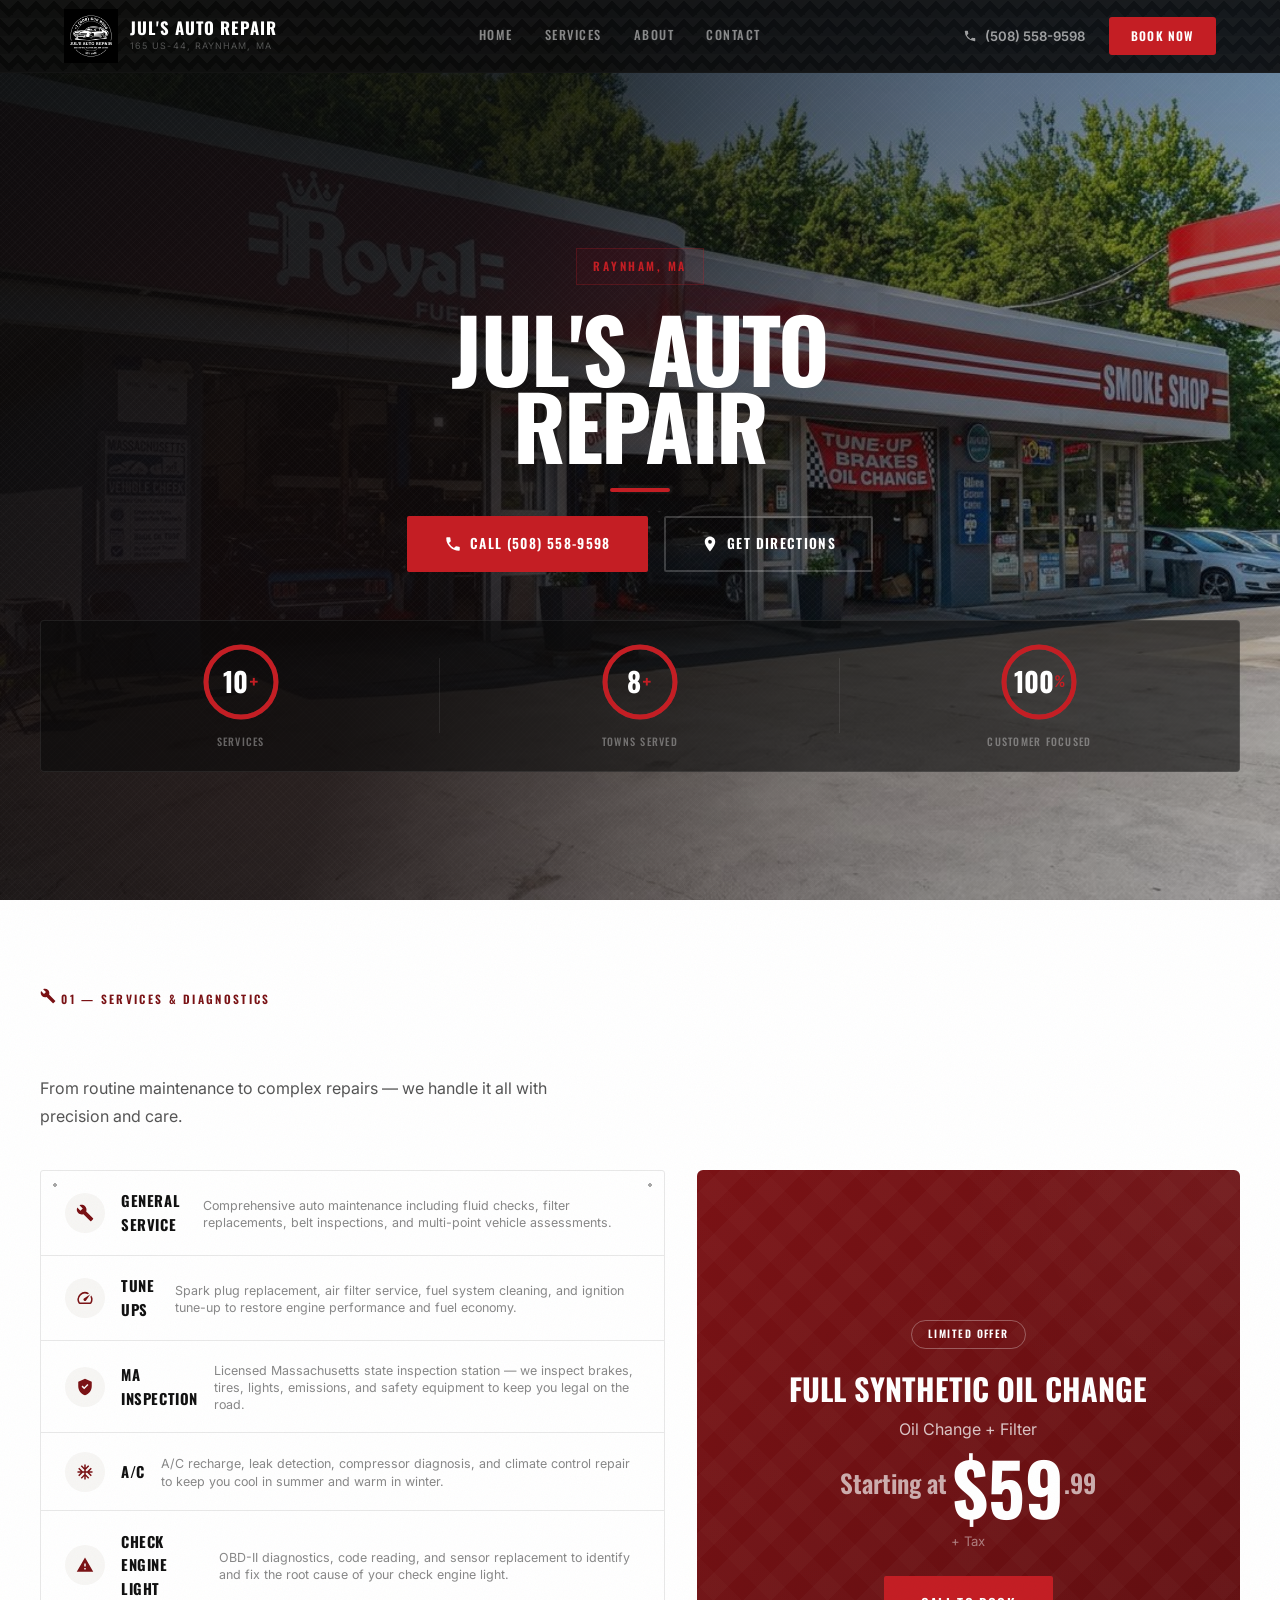
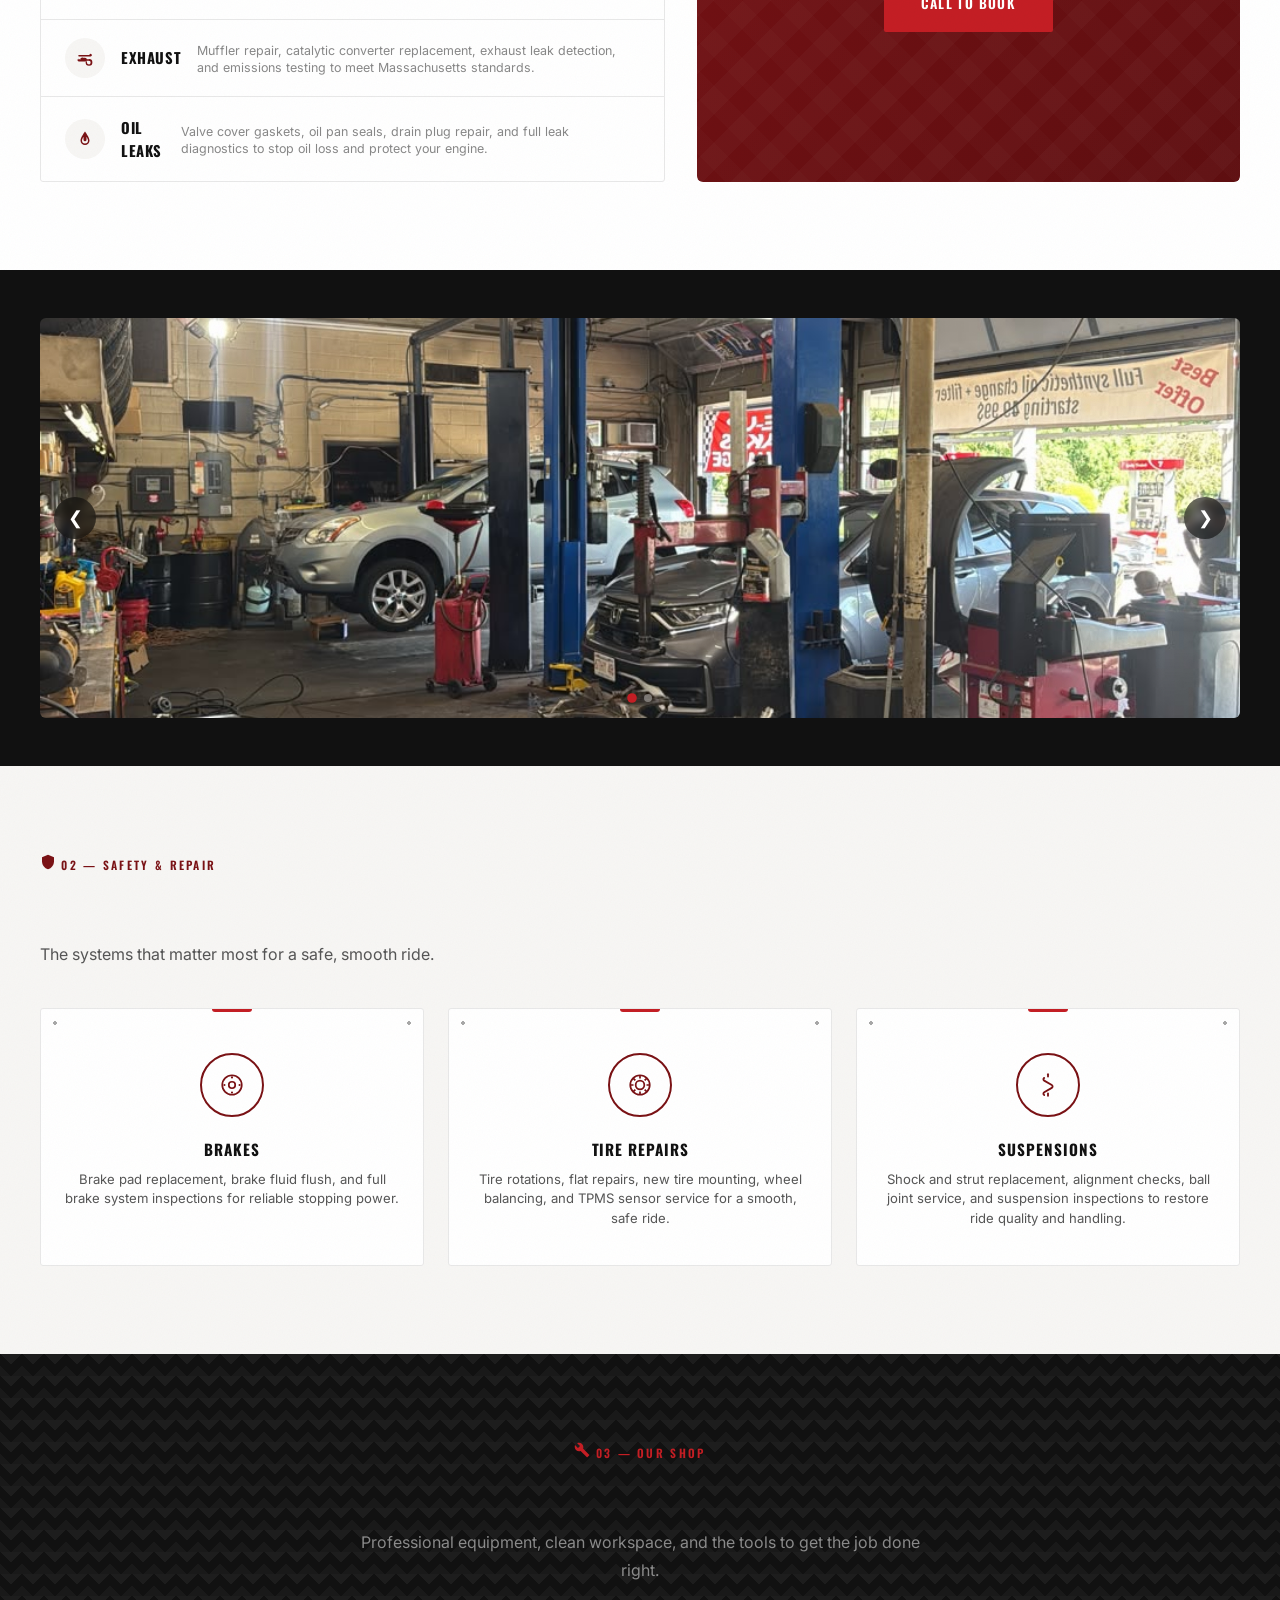
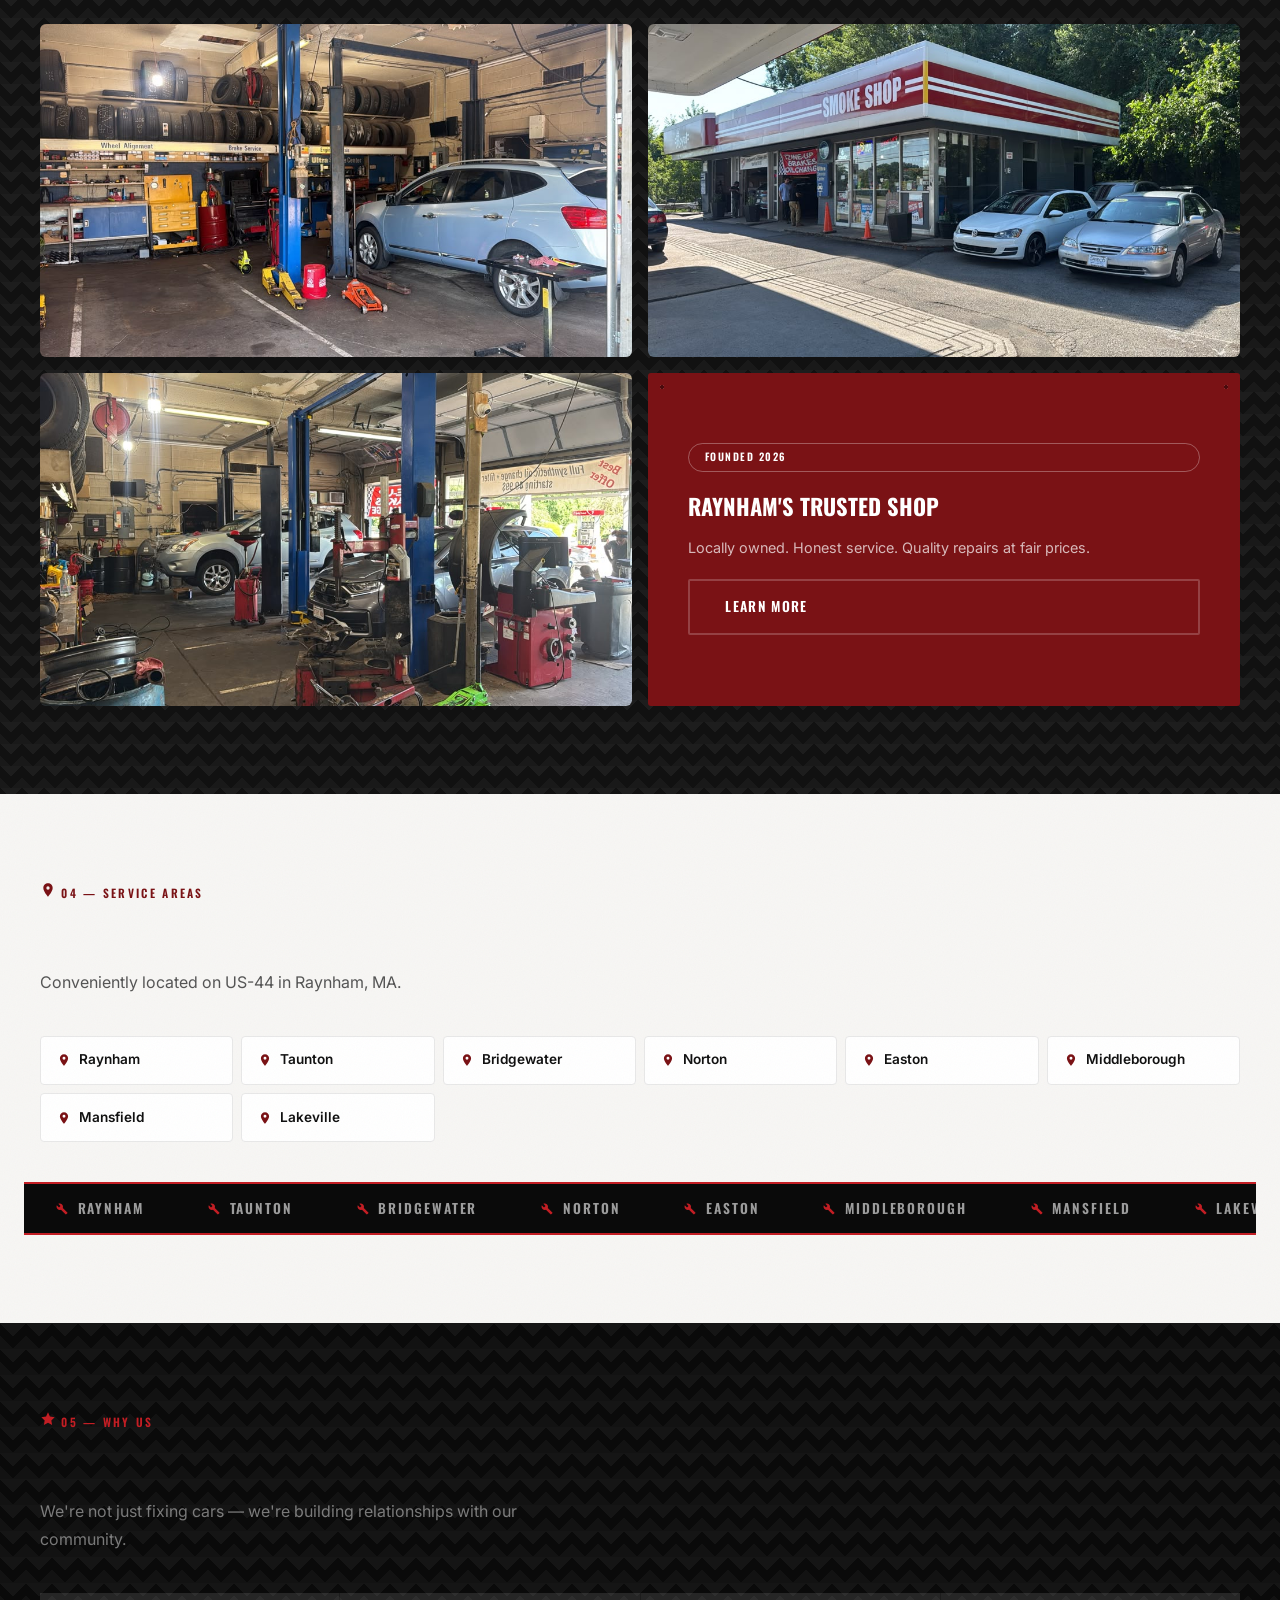
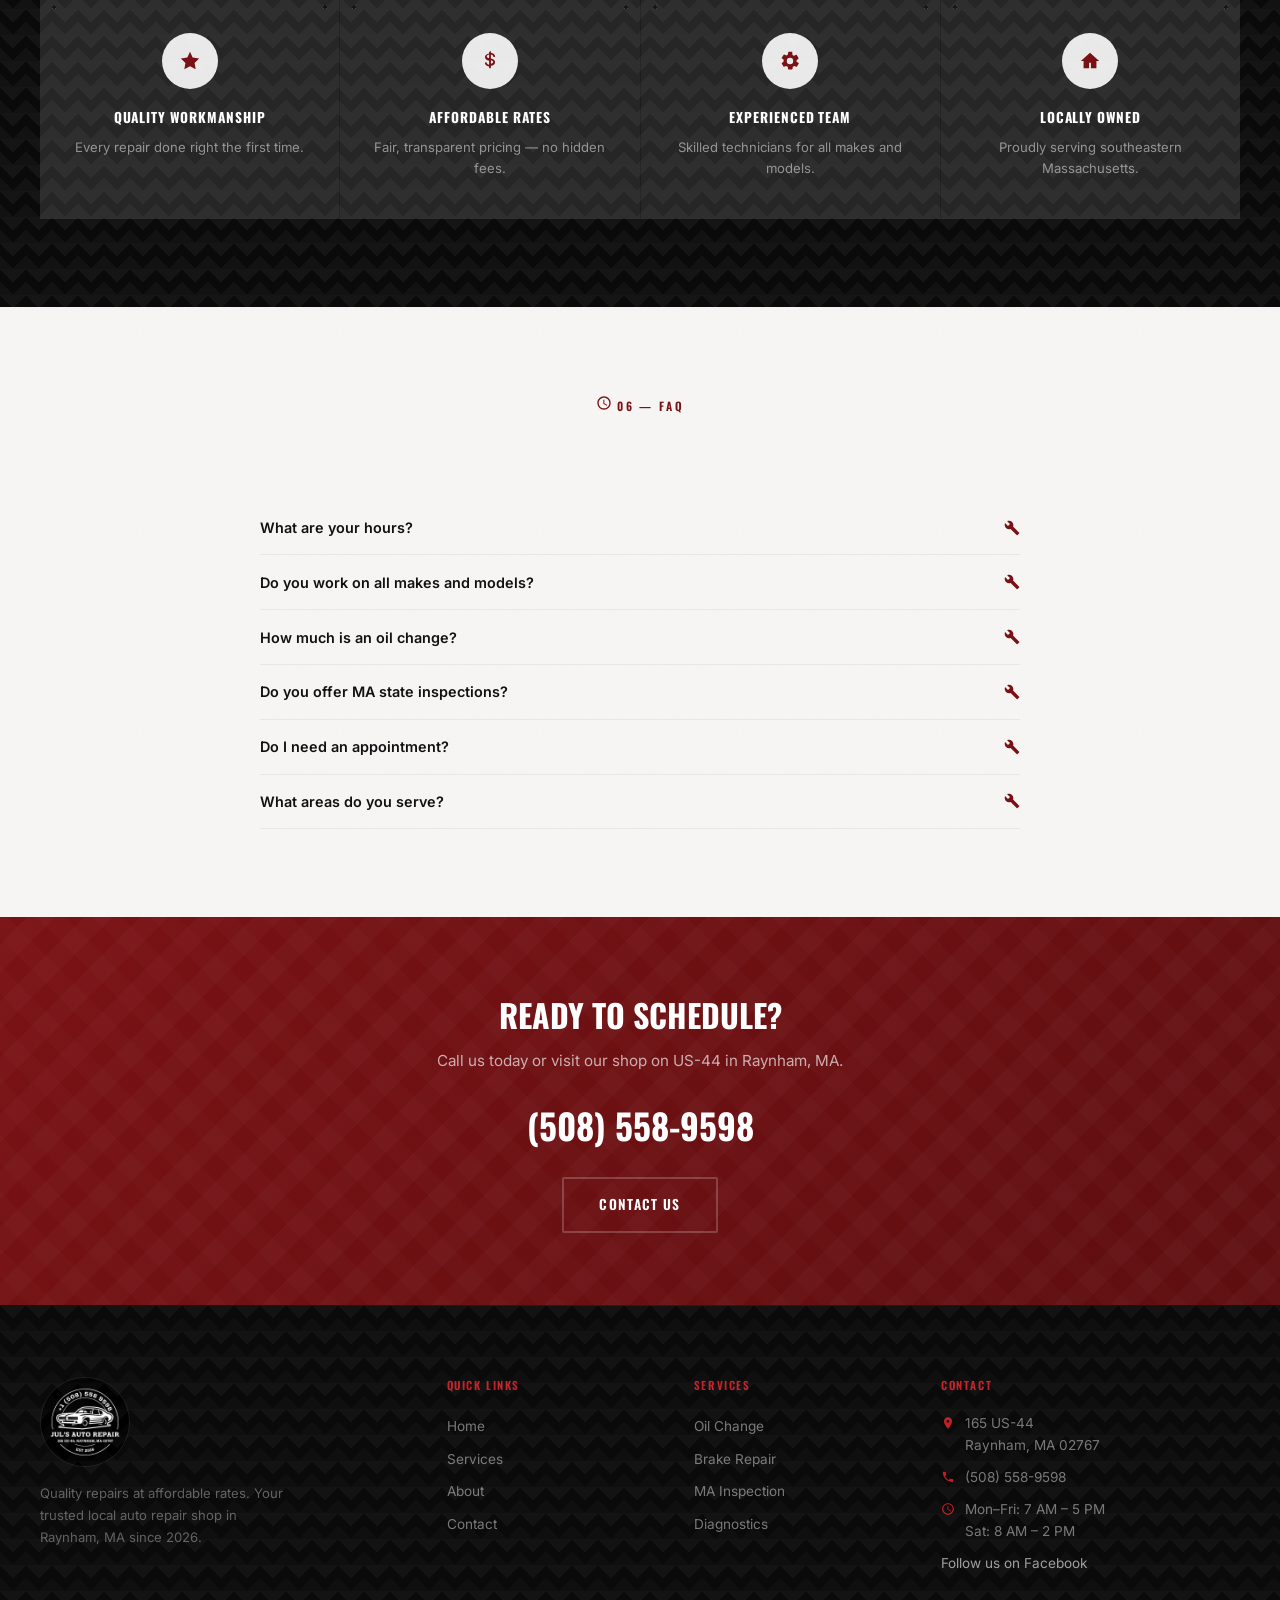
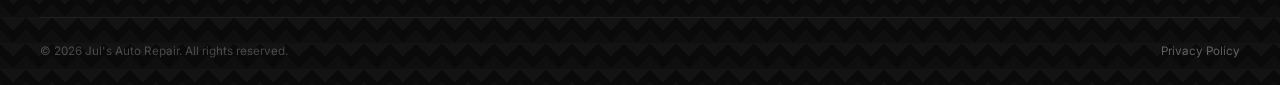
==== commit b4406b54: "Remove car-for-sale listing (2017 Golf sold) Delete cars.html, the homepage "Cars For Sale" showcase" ====
--- a/index.html
+++ b/index.html
@@ -64,7 +64,6 @@
     <nav class="hdr-nav" id="nav">
       <a href="/">Home</a>
       <a href="services.html">Services</a>
-      <a href="cars.html">Cars</a>
       <a href="about.html">About</a>
       <a href="contact.html">Contact</a>
     </nav>
@@ -207,39 +206,11 @@
   </div>
 </section>
 
-<section class="sec">
-  <div class="sec-in">
-    <span class="sec-label reveal">
-      <svg viewBox="0 0 24 24" fill="currentColor" width="16" height="16"><path d="M18.92 6.01C18.72 5.42 18.16 5 17.5 5h-11c-.66 0-1.21.42-1.42 1.01L3 12v8c0 .55.45 1 1 1h1c.55 0 1-.45 1-1v-1h12v1c0 .55.45 1 1 1h1c.55 0 1-.45 1-1v-8l-2.08-5.99zM6.5 15.5A1.5 1.5 0 118 14a1.5 1.5 0 01-1.5 1.5zm11 0a1.5 1.5 0 111.5-1.5 1.5 1.5 0 01-1.5 1.5zM5 11l1.5-4.5h11L19 11H5z"/></svg>
-      04 — Cars For Sale
-    </span>
-    <h2 class="sec-t wipe-in">Quality Used Cars</h2>
-    <p class="sec-p reveal">Take a look through the window — hand-picked, inspected, and ready to drive off the lot.</p>
-    <div class="car-window tag-in">
-      <div class="car-window-img">
-        <span class="car-window-badge">For Sale</span>
-        <img src="img/golf-1.jpg" alt="2017 Volkswagen Golf Wolfsburg Edition for sale at Jul's Auto Repair, Raynham MA" loading="lazy">
-      </div>
-      <div class="car-window-info">
-        <span class="car-window-tag">2017 &middot; Wolfsburg Edition</span>
-        <h3>Volkswagen Golf</h3>
-        <div class="car-window-specs">
-          <div><span class="car-window-spec-val">121K</span><span class="car-window-spec-lbl">Miles</span></div>
-          <div><span class="car-window-spec-val">Auto</span><span class="car-window-spec-lbl">Trans</span></div>
-          <div><span class="car-window-spec-val">Gas</span><span class="car-window-spec-lbl">Fuel</span></div>
-        </div>
-        <div class="car-window-price"><small>Asking</small>$9,495</div>
-        <a href="cars.html" class="btn btn-r">View Details</a>
-      </div>
-    </div>
-  </div>
-</section>
-
 <section class="sec sec-cr">
   <div class="sec-in">
     <span class="sec-label reveal">
       <svg viewBox="0 0 24 24" fill="currentColor" width="16" height="16"><path d="M12 2C8.13 2 5 5.13 5 9c0 5.25 7 13 7 13s7-7.75 7-13c0-3.87-3.13-7-7-7zm0 9.5a2.5 2.5 0 110-5 2.5 2.5 0 010 5z"/></svg>
-      05 — Service Areas
+      04 — Service Areas
     </span>
     <h2 class="sec-t wipe-in">Serving Raynham &amp; Surrounding Communities</h2>
     <p class="sec-p">Conveniently located on US-44 in Raynham, MA.</p>
@@ -280,7 +251,7 @@
   <div class="sec-in">
     <span class="sec-label reveal">
       <svg viewBox="0 0 24 24" fill="currentColor" width="16" height="16"><path d="M12 2l2.9 6.26L22 9.27l-5 4.87 1.18 6.86L12 17.77l-6.18 3.23L7 14.14 2 9.27l7.1-1.01z"/></svg>
-      06 — Why Us
+      05 — Why Us
     </span>
     <h2 class="sec-t wipe-in">Why Choose Jul's Auto Repair</h2>
     <p class="sec-p reveal">We're not just fixing cars — we're building relationships with our community.</p>
@@ -297,7 +268,7 @@
   <div class="sec-in">
     <span class="sec-label reveal" style="text-align:center;display:block">
       <svg viewBox="0 0 24 24" fill="currentColor" width="16" height="16"><path d="M11.99 2C6.47 2 2 6.48 2 12s4.47 10 9.99 10C17.52 22 22 17.52 22 12S17.52 2 11.99 2zM12 20c-4.42 0-8-3.58-8-8s3.58-8 8-8 8 3.58 8 8-3.58 8-8 8zm.5-13H11v6l5.25 3.15.75-1.23-4.5-2.67z"/></svg>
-      07 — FAQ
+      06 — FAQ
     </span>
     <h2 class="sec-t wipe-in" style="text-align:center">Frequently Asked Questions</h2>
     <div class="faq" style="margin-top:2rem">
@@ -329,7 +300,6 @@
       <ul>
         <li><a href="/">Home</a></li>
         <li><a href="services.html">Services</a></li>
-        <li><a href="cars.html">Cars</a></li>
         <li><a href="about.html">About</a></li>
         <li><a href="contact.html">Contact</a></li>
       </ul>
--- a/css/style.css
+++ b/css/style.css
@@ -409,23 +409,6 @@
 .garage-grid img{width:100%;height:100%;object-fit:cover;border-radius:6px;transition:transform .4s,filter .4s}
 .garage-grid img:hover{transform:scale(1.02);filter:brightness(1.1)}
 
-/* ── CARS FOR SALE WINDOW ── homepage teaser, styled like a showroom window with a taped sale sticker */
-.car-window{display:grid;grid-template-columns:1fr 1fr;border:1px solid var(--gy);border-radius:3px;overflow:hidden;background:var(--w)}
-.car-window-img{position:relative;min-height:280px;overflow:hidden}
-.car-window-img img{width:100%;height:100%;object-fit:cover;transition:transform .5s}
-.car-window:hover .car-window-img img{transform:scale(1.04)}
-.car-window-badge{position:absolute;top:18px;left:-8px;z-index:1;background:var(--ml);color:var(--w);padding:.4rem 1.2rem;font-family:'Oswald',sans-serif;font-size:.7rem;font-weight:700;text-transform:uppercase;letter-spacing:.12em;transform:rotate(-6deg);box-shadow:0 4px 12px rgba(0,0,0,.35)}
-.car-window-info{padding:2.5rem;display:flex;flex-direction:column;justify-content:center;background-color:var(--w);background-repeat:no-repeat;background-image:
-    radial-gradient(circle 3px at 14px 14px,rgba(0,0,0,.34) 0%,rgba(0,0,0,.34) 55%,rgba(255,255,255,.55) 62%,transparent 75%),
-    radial-gradient(circle 3px at calc(100% - 14px) 14px,rgba(0,0,0,.34) 0%,rgba(0,0,0,.34) 55%,rgba(255,255,255,.55) 62%,transparent 75%)}
-.car-window-tag{font-family:var(--mono);font-size:.72rem;font-weight:700;color:var(--m);letter-spacing:.08em;text-transform:uppercase;margin-bottom:.3rem;display:block}
-.car-window-info h3{font-family:'Oswald',sans-serif;font-size:1.6rem;font-weight:800;text-transform:uppercase;margin-bottom:1.25rem;color:var(--t1)}
-.car-window-specs{display:flex;gap:1.5rem;margin-bottom:1.5rem}
-.car-window-specs>div{display:flex;flex-direction:column}
-.car-window-spec-val{font-family:var(--mono);font-size:1.15rem;font-weight:700;color:var(--t1)}
-.car-window-spec-lbl{font-size:.65rem;font-weight:700;text-transform:uppercase;letter-spacing:.1em;color:var(--t3);margin-top:.1rem}
-.car-window-price{font-family:'Oswald',sans-serif;font-size:2.4rem;font-weight:800;color:var(--m);margin-bottom:1.5rem}
-.car-window-price small{font-size:.4em;font-weight:600;color:var(--t3);text-transform:uppercase;letter-spacing:.08em;margin-right:.4rem;vertical-align:middle}
 
 /* ── RESPONSIVE ── */
 @media(max-width:768px){
@@ -450,9 +433,6 @@
   .gauge{width:64px;height:64px}
   .hero-stat-num{font-size:1.5rem}
   .garage-showcase{grid-template-columns:1fr}
-  .car-window{grid-template-columns:1fr}
-  .car-window-img{min-height:220px}
-  .car-window-info{padding:2rem}
   .abt-grid,.ct-grid,.abt-story,.svc-2col{grid-template-columns:1fr;gap:2rem}
   .safe-grid{grid-template-columns:1fr 1fr;gap:1rem}
   .ftr-in{grid-template-columns:1fr;gap:2rem}
@@ -508,10 +488,6 @@
   .abt-story h2{font-size:1.4rem}
   .abt-txt h3{font-size:1.2rem}
   .val{padding:2rem 1.25rem}
-  .car-window-info{padding:1.5rem}
-  .car-window-info h3{font-size:1.3rem}
-  .car-window-price{font-size:1.9rem}
-  .car-window-specs{gap:1rem}
   .val h3{font-size:.78rem}
   .carousel-track img{height:180px}
   .carousel-btn{width:32px;height:32px;font-size:.9rem}
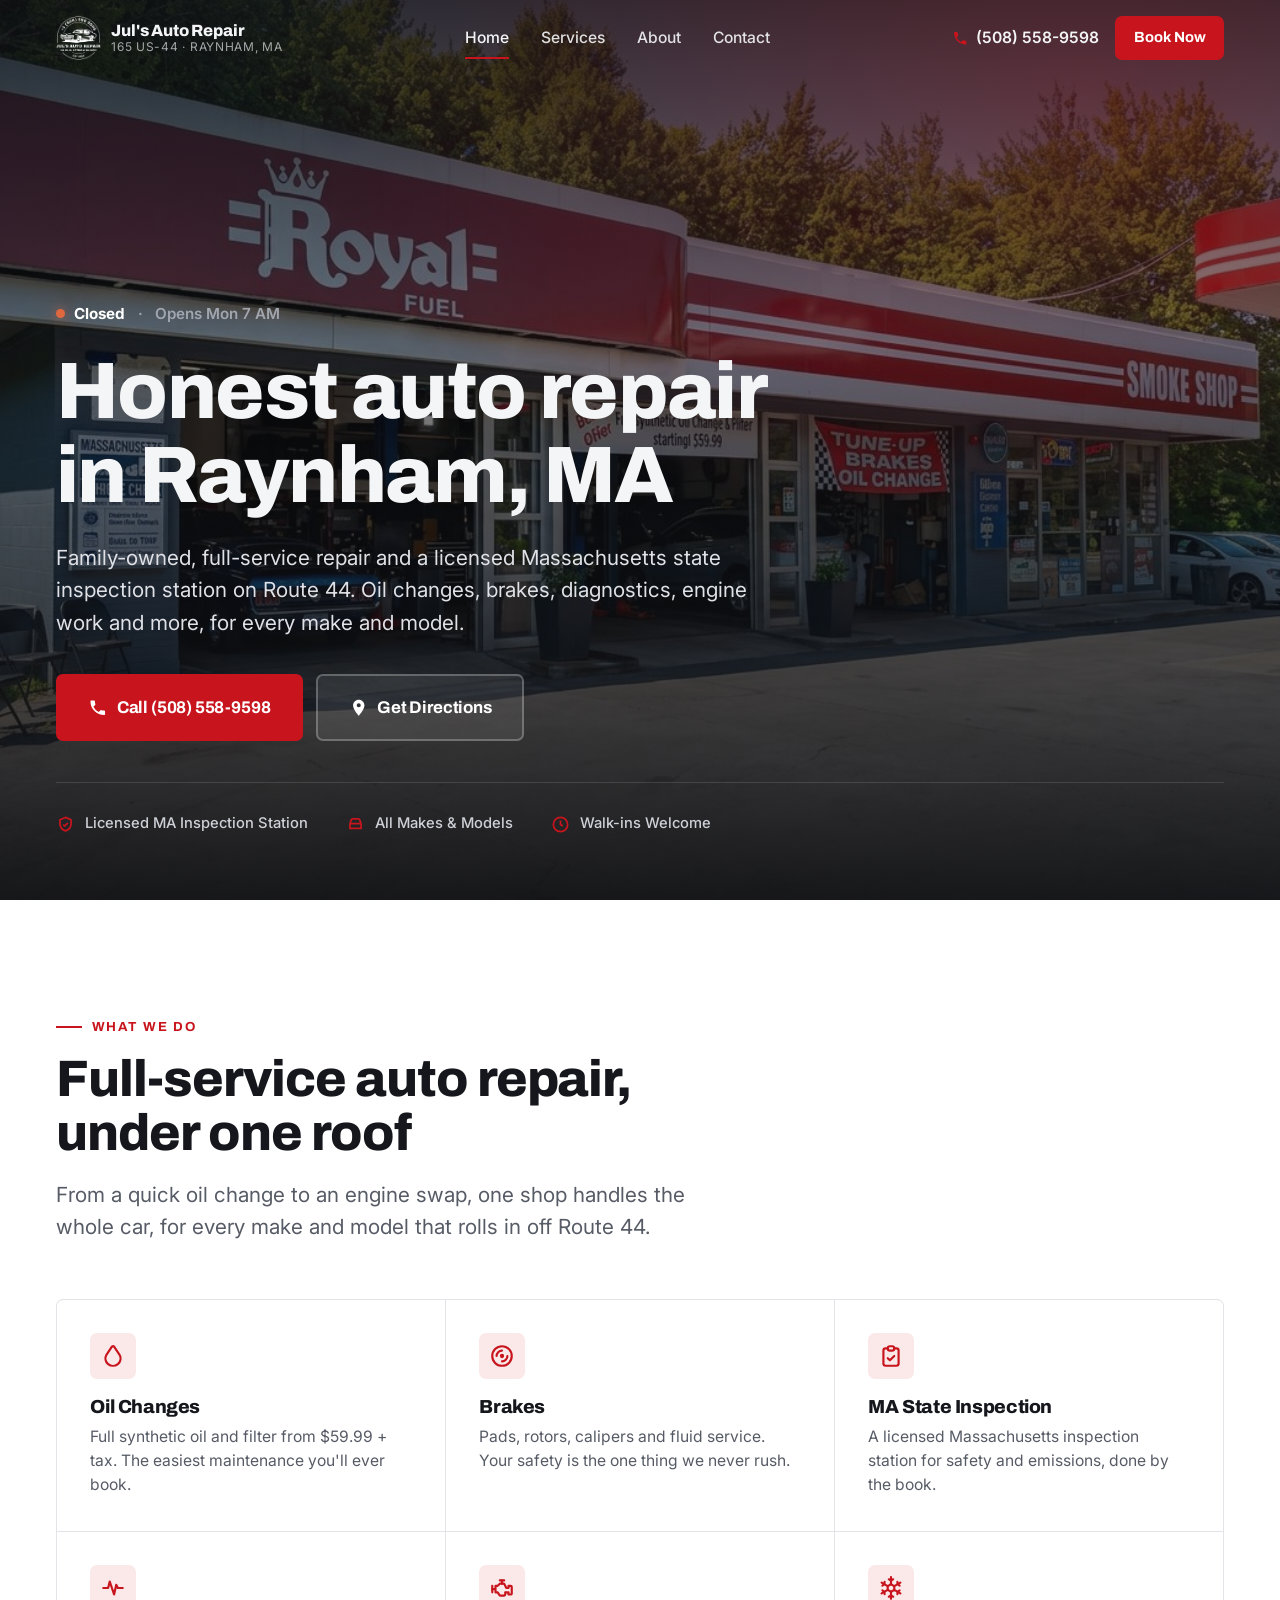
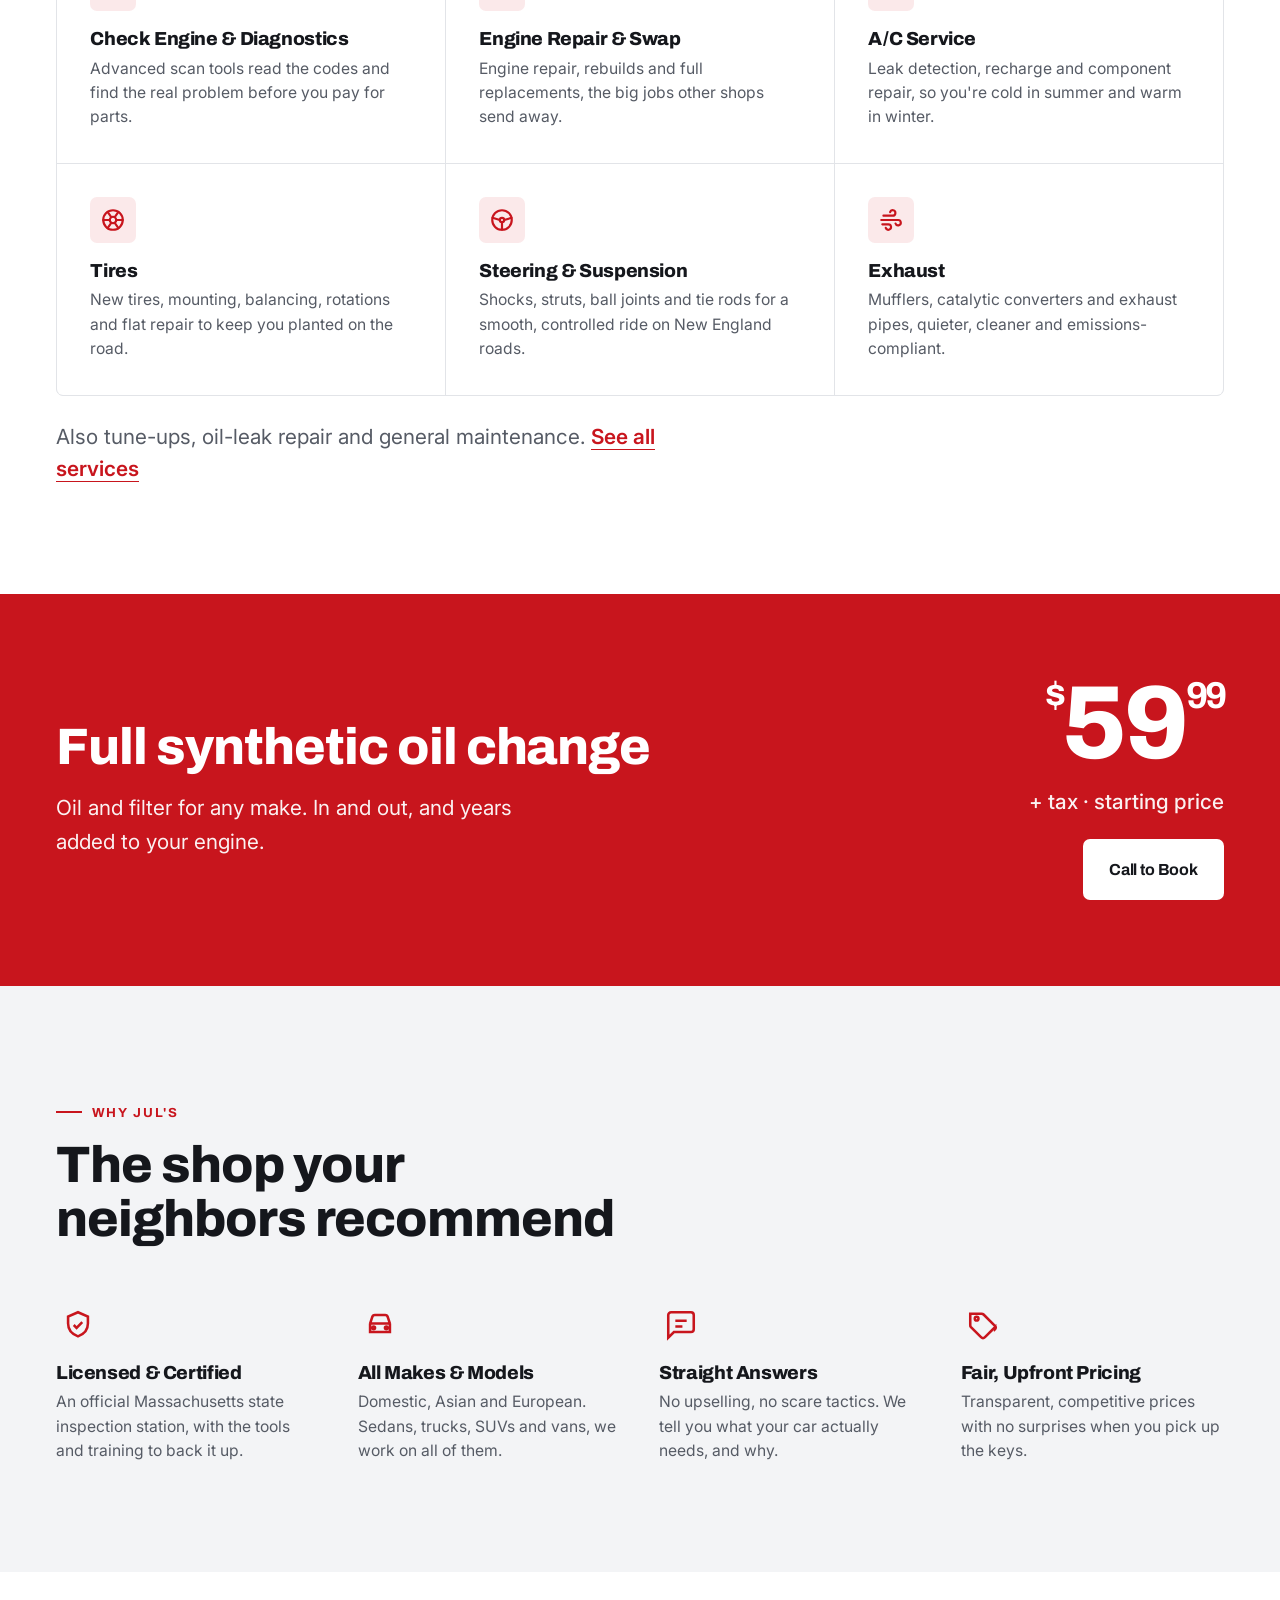
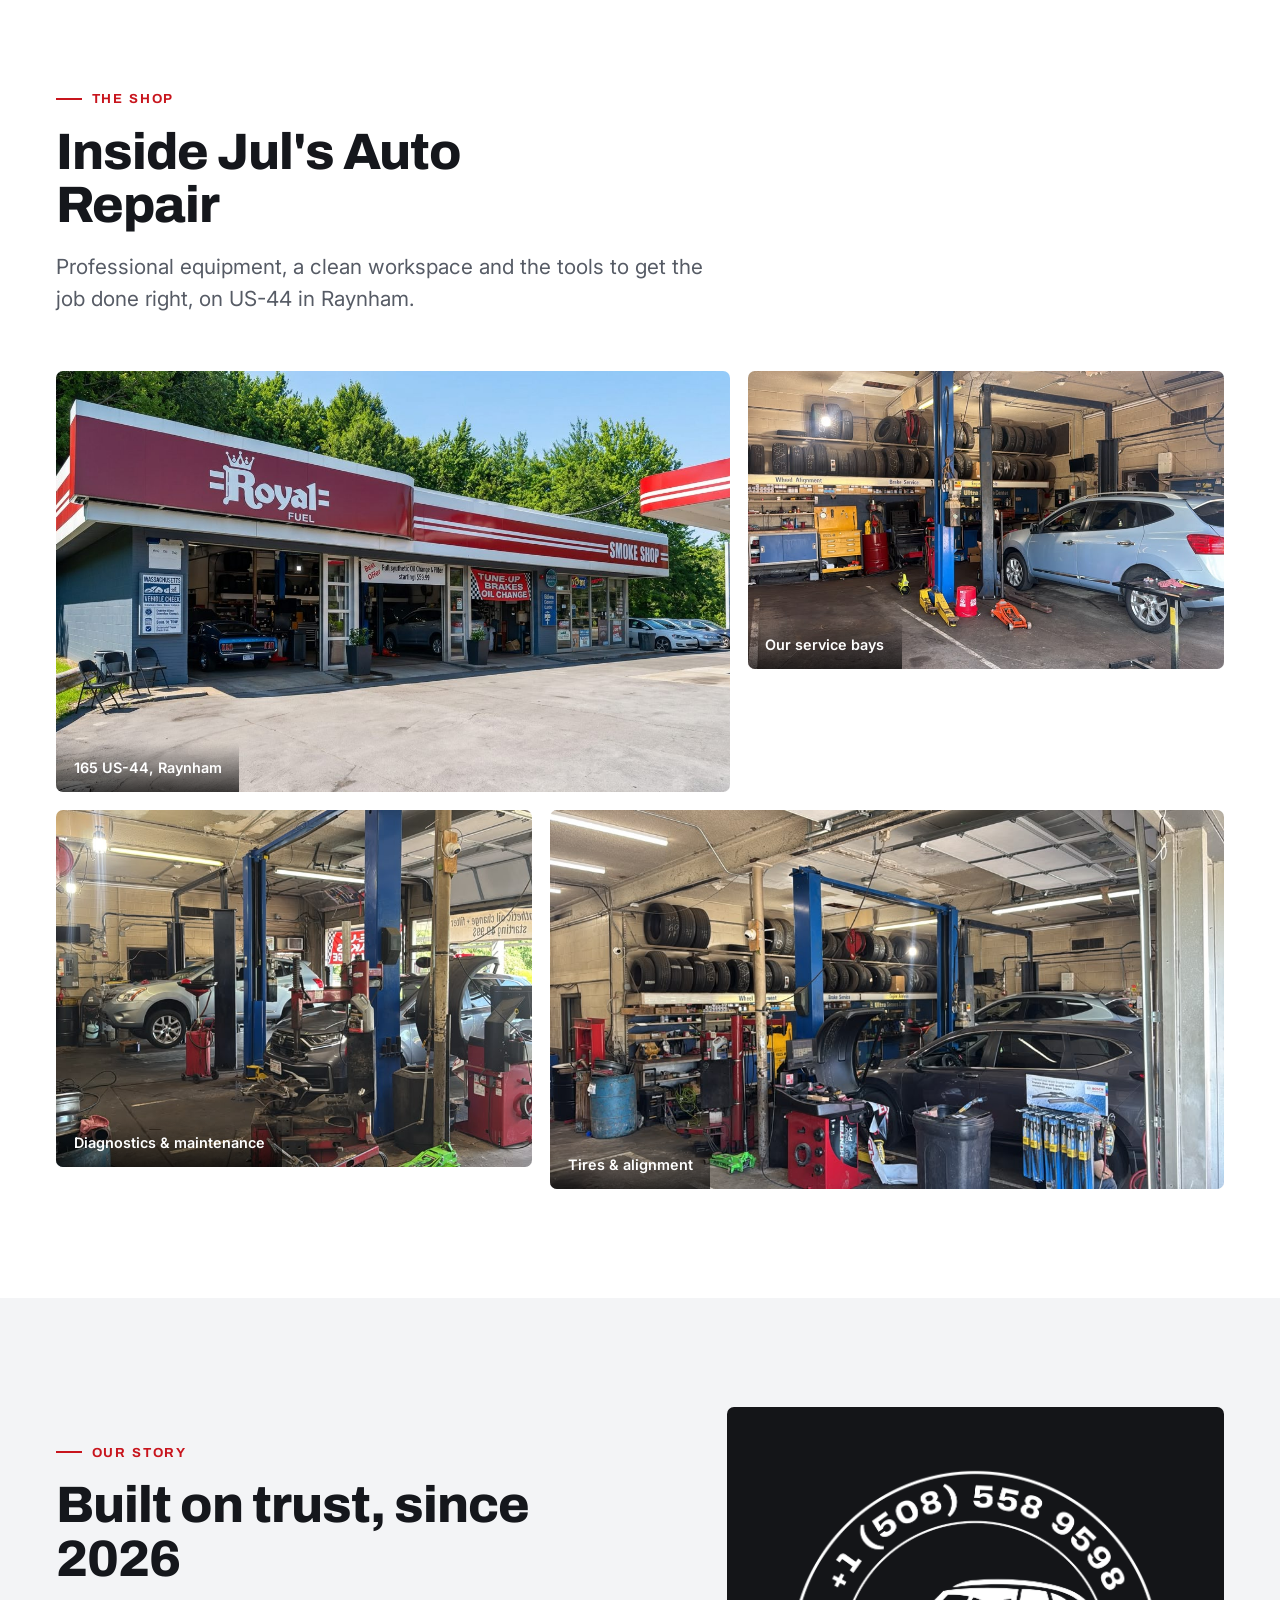
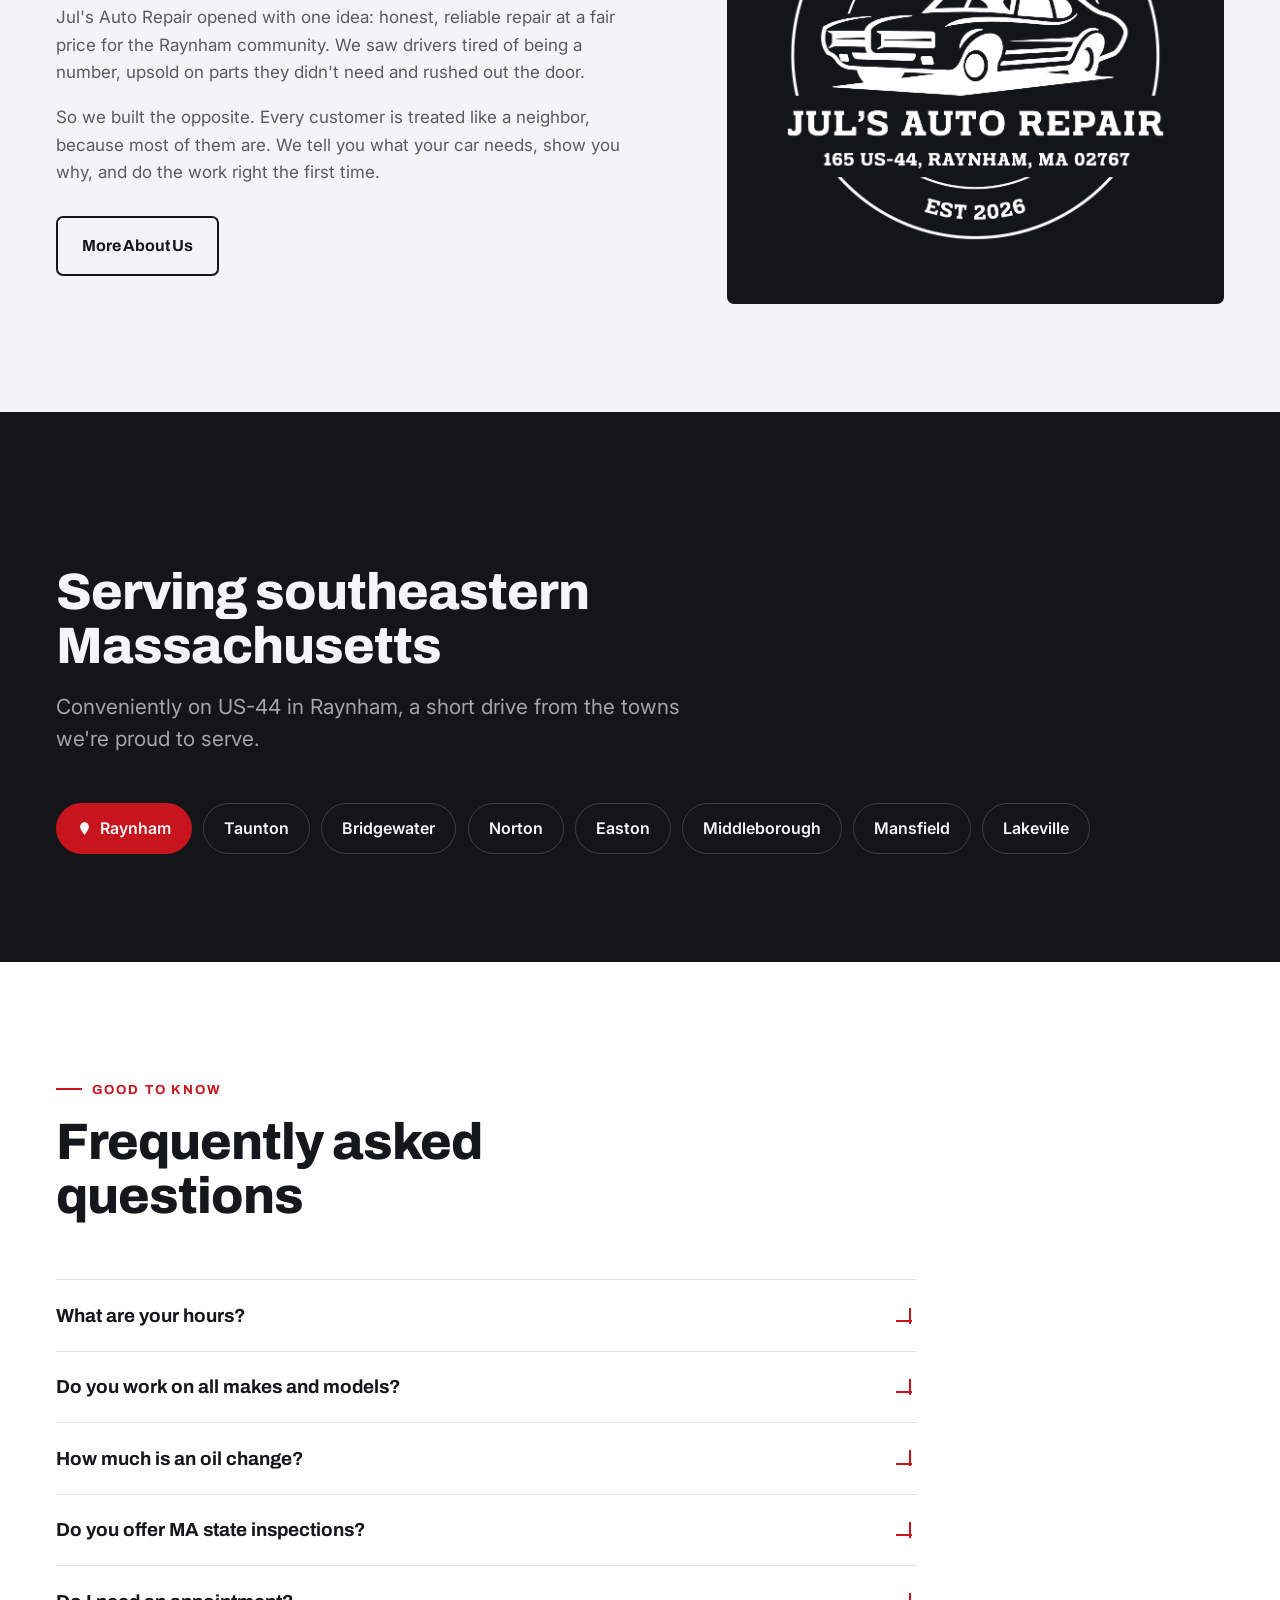
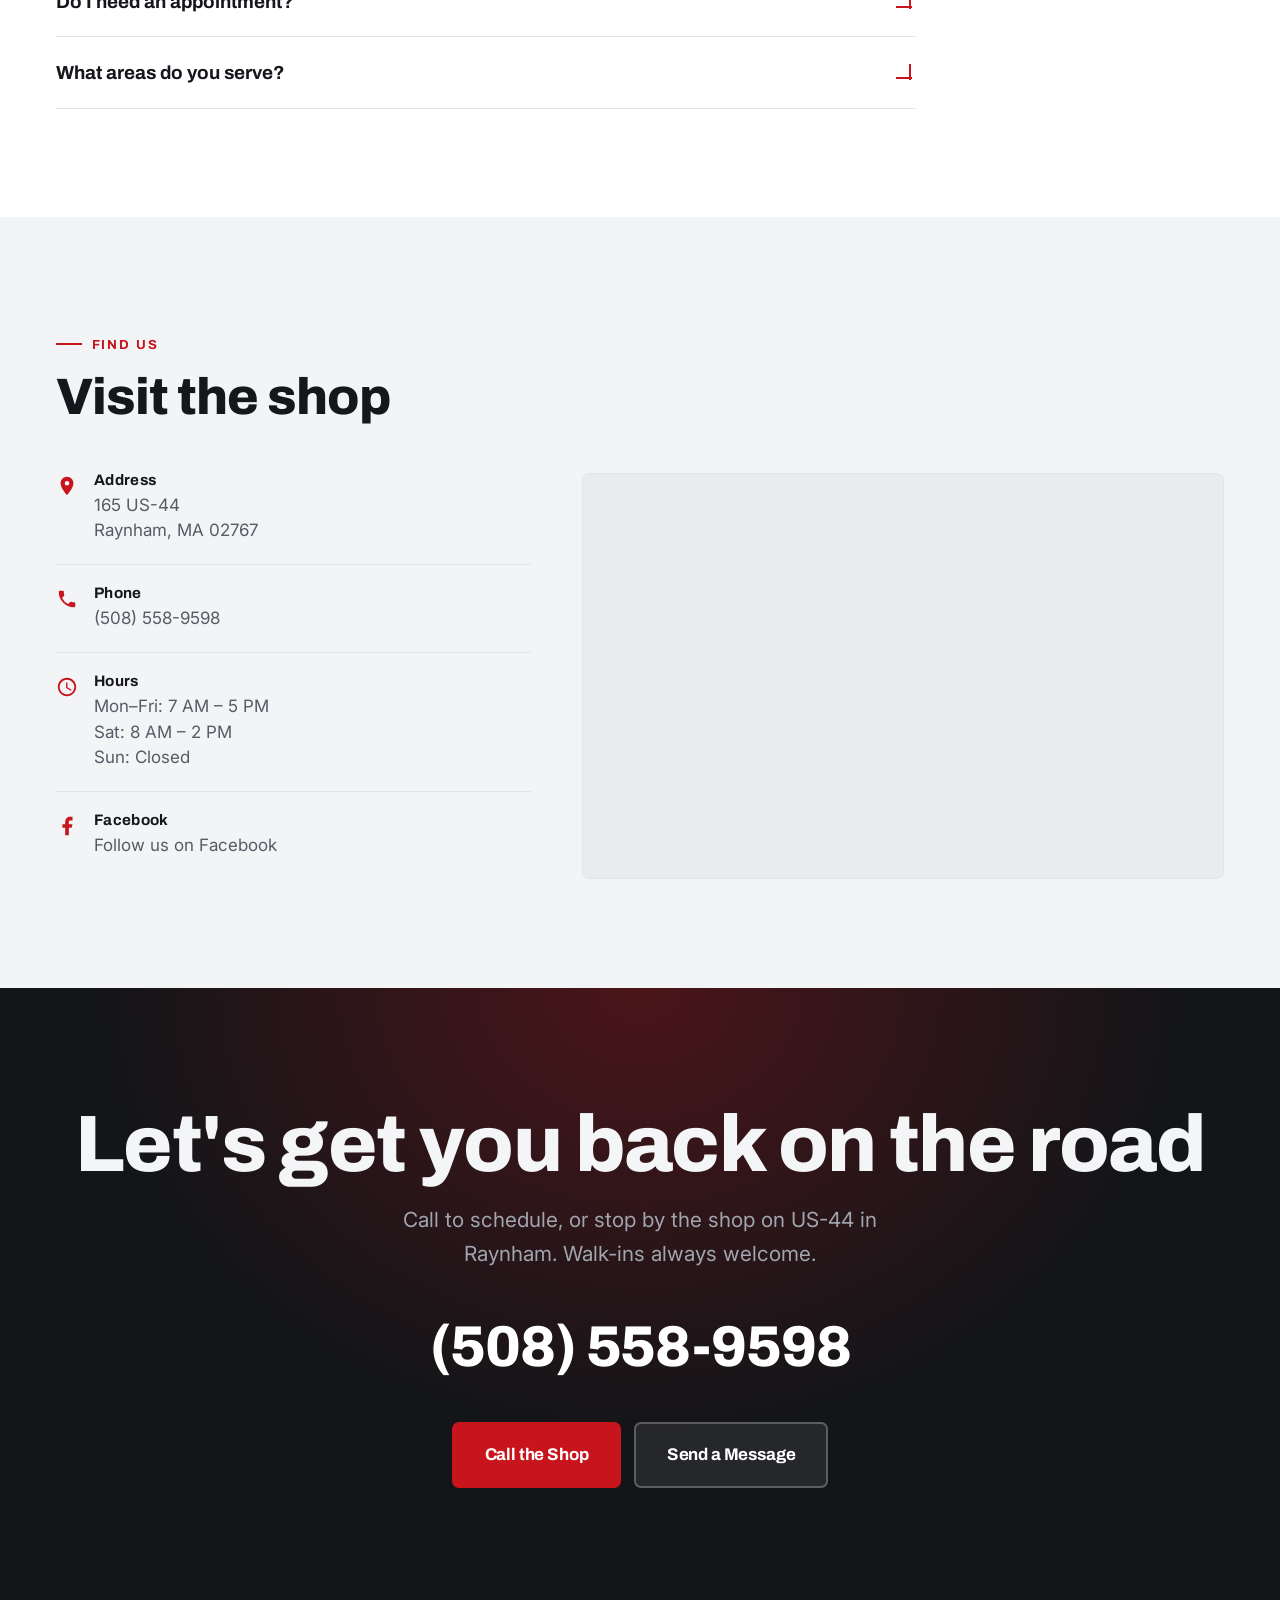
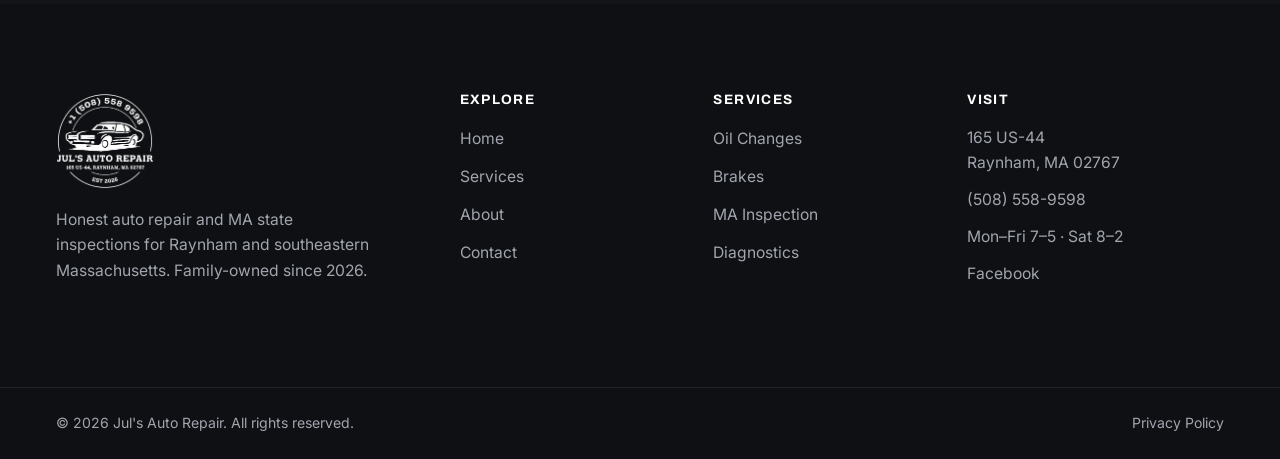
==== commit 2d62ce25: "Full site redesign: professional charcoal/red system + cut-out logo + SEO/GEO - New design system (c" ====
--- a/index.html
+++ b/index.html
@@ -3,328 +3,456 @@
 <head>
   <meta charset="UTF-8">
   <meta name="viewport" content="width=device-width, initial-scale=1.0">
-  <link rel="preconnect" href="https://fonts.googleapis.com">
-  <link rel="preconnect" href="https://fonts.gstatic.com" crossorigin>
-  <link rel="stylesheet" href="https://fonts.googleapis.com/css2?family=Inter:wght@400;500;600;700;800;900&family=Oswald:wght@400;500;600;700&family=JetBrains+Mono:wght@400;500;700&display=swap">
   <title>Auto Repair in Raynham, MA | Jul's Auto Repair</title>
-  <meta name="description" content="Trusted auto repair in Raynham, MA serving Taunton, Bridgewater & nearby towns. Oil changes, brakes, MA inspections & more. Call (508) 558-9598.">
-  <meta name="robots" content="index, follow">
+  <meta name="description" content="Jul's Auto Repair is a family-owned auto repair shop and licensed MA state inspection station on Route 44 in Raynham, MA. Oil changes from $59.99, brakes, diagnostics, engine work, A/C & more for all makes. Call (508) 558-9598.">
+  <meta name="robots" content="index, follow, max-image-preview:large">
+  <meta name="geo.region" content="US-MA">
+  <meta name="geo.placename" content="Raynham, Massachusetts">
+  <meta name="geo.position" content="41.9047;-71.0589">
+  <meta name="ICBM" content="41.9047, -71.0589">
   <link rel="canonical" href="https://julsauto.com/">
   <meta property="og:title" content="Auto Repair in Raynham, MA | Jul's Auto Repair">
-  <meta property="og:description" content="Trusted auto repair in Raynham, MA serving Taunton, Bridgewater & nearby towns. Oil changes, brakes, MA inspections & more. Call (508) 558-9598.">
+  <meta property="og:description" content="Family-owned auto repair & licensed MA inspection station on Route 44 in Raynham. Oil changes from $59.99, brakes, diagnostics & more. Call (508) 558-9598.">
   <meta property="og:type" content="website">
   <meta property="og:url" content="https://julsauto.com/">
   <meta property="og:site_name" content="Jul's Auto Repair">
   <meta property="og:image" content="https://julsauto.com/img/shop.jpg">
+  <meta property="og:image:alt" content="Jul's Auto Repair shop on Route 44 in Raynham, MA">
   <meta name="twitter:card" content="summary_large_image">
   <meta name="twitter:title" content="Auto Repair in Raynham, MA | Jul's Auto Repair">
-  <meta name="twitter:description" content="Trusted auto repair in Raynham, MA serving Taunton, Bridgewater & nearby towns. Oil changes, brakes, MA inspections & more. Call (508) 558-9598.">
+  <meta name="twitter:description" content="Family-owned auto repair & licensed MA inspection station on Route 44 in Raynham. Oil changes from $59.99. Call (508) 558-9598.">
   <meta name="twitter:image" content="https://julsauto.com/img/shop.jpg">
+  <meta name="theme-color" content="#141518">
+
+  <link rel="preconnect" href="https://fonts.googleapis.com">
+  <link rel="preconnect" href="https://fonts.gstatic.com" crossorigin>
+  <link href="https://fonts.googleapis.com/css2?family=Archivo:wght@600;700;800;900&family=Inter:wght@400;500;600;700&display=swap" rel="stylesheet">
+  <link rel="stylesheet" href="css/style.css">
+  <link rel="icon" type="image/png" sizes="32x32" href="img/favicon-32.png">
+  <link rel="icon" type="image/png" sizes="512x512" href="img/favicon-512.png">
+  <link rel="apple-touch-icon" href="img/apple-touch-icon.png">
+
   <script type="application/ld+json">
   {
-    "@context":"https://schema.org",
-    "@type":"AutoRepair",
+    "@context":"https://schema.org","@type":"AutoRepair","@id":"https://julsauto.com/#business",
     "name":"Jul's Auto Repair",
-    "image":"https://julsauto.com/img/logo-full.png",
-    "url":"https://julsauto.com",
-    "telephone":"+15085589598",
+    "description":"Family-owned auto repair shop and licensed Massachusetts state inspection station on Route 44 in Raynham, MA. Service and repair for all makes and models.",
+    "image":"https://julsauto.com/img/shop.jpg","logo":"https://julsauto.com/img/logo-badge-dark.png",
+    "url":"https://julsauto.com/","telephone":"+15085589598","priceRange":"$$","foundingDate":"2026",
+    "currenciesAccepted":"USD","paymentAccepted":"Cash, Credit Card, Debit Card",
     "address":{"@type":"PostalAddress","streetAddress":"165 US-44","addressLocality":"Raynham","addressRegion":"MA","postalCode":"02767","addressCountry":"US"},
     "geo":{"@type":"GeoCoordinates","latitude":41.9047,"longitude":-71.0589},
-    "openingHoursSpecification":[{"@type":"OpeningHoursSpecification","dayOfWeek":["Monday","Tuesday","Wednesday","Thursday","Friday"],"opens":"07:00","closes":"17:00"},{"@type":"OpeningHoursSpecification","dayOfWeek":"Saturday","opens":"08:00","closes":"14:00"}],
-    "priceRange":"$$",
+    "hasMap":"https://www.google.com/maps?cid=7025613540865763615",
+    "openingHoursSpecification":[
+      {"@type":"OpeningHoursSpecification","dayOfWeek":["Monday","Tuesday","Wednesday","Thursday","Friday"],"opens":"07:00","closes":"17:00"},
+      {"@type":"OpeningHoursSpecification","dayOfWeek":"Saturday","opens":"08:00","closes":"14:00"}
+    ],
     "sameAs":["https://www.facebook.com/share/1HEaFSoUfP/?mibextid=wwXIfr"],
-    "hasMap":"https://www.google.com/maps?cid=7025613540865763615",
-    "areaServed":["Raynham","Taunton","Bridgewater","Norton","Easton","Middleborough","Mansfield","Lakeville"],
-    "hasOfferCatalog":{"@type":"OfferCatalog","name":"Auto Repair Services","itemListElement":[{"@type":"Offer","itemOffered":{"@type":"Service","name":"Oil Change"}},{"@type":"Offer","itemOffered":{"@type":"Service","name":"Brake Repair"}},{"@type":"Offer","itemOffered":{"@type":"Service","name":"Tune Ups"}},{"@type":"Offer","itemOffered":{"@type":"Service","name":"MA State Inspection"}},{"@type":"Offer","itemOffered":{"@type":"Service","name":"A/C Service"}},{"@type":"Offer","itemOffered":{"@type":"Service","name":"Check Engine Light Diagnostics"}},{"@type":"Offer","itemOffered":{"@type":"Service","name":"Exhaust Repair"}},{"@type":"Offer","itemOffered":{"@type":"Service","name":"Oil Leak Repair"}},{"@type":"Offer","itemOffered":{"@type":"Service","name":"Tire Repairs"}},{"@type":"Offer","itemOffered":{"@type":"Service","name":"General Auto Service"}}]}
+    "areaServed":[
+      {"@type":"City","name":"Raynham"},{"@type":"City","name":"Taunton"},{"@type":"City","name":"Bridgewater"},
+      {"@type":"City","name":"Norton"},{"@type":"City","name":"Easton"},{"@type":"City","name":"Middleborough"},
+      {"@type":"City","name":"Mansfield"},{"@type":"City","name":"Lakeville"}
+    ],
+    "makesOffer":[
+      {"@type":"Offer","itemOffered":{"@type":"Service","name":"Full Synthetic Oil Change","description":"Full synthetic oil change plus filter, starting at $59.99 + tax."},"priceSpecification":{"@type":"PriceSpecification","price":"59.99","priceCurrency":"USD"}},
+      {"@type":"Offer","itemOffered":{"@type":"Service","name":"MA State Inspection","description":"Licensed Massachusetts safety and emissions inspection station."}},
+      {"@type":"Offer","itemOffered":{"@type":"Service","name":"Brake Repair","description":"Brake pads, rotors, calipers and fluid service."}},
+      {"@type":"Offer","itemOffered":{"@type":"Service","name":"Check Engine Light Diagnostics","description":"OBD-II code reading and root-cause diagnosis."}},
+      {"@type":"Offer","itemOffered":{"@type":"Service","name":"Engine Repair & Swap","description":"Engine repair, rebuilds and replacement for all makes."}},
+      {"@type":"Offer","itemOffered":{"@type":"Service","name":"A/C Service","description":"Leak detection, recharge and climate control repair."}},
+      {"@type":"Offer","itemOffered":{"@type":"Service","name":"Tires","description":"New tires, mounting, balancing, rotation and flat repair."}},
+      {"@type":"Offer","itemOffered":{"@type":"Service","name":"Steering & Suspension","description":"Shocks, struts, ball joints, tie rods and alignment."}},
+      {"@type":"Offer","itemOffered":{"@type":"Service","name":"Exhaust Repair","description":"Mufflers, catalytic converters and exhaust pipes."}},
+      {"@type":"Offer","itemOffered":{"@type":"Service","name":"Tune-Ups","description":"Spark plugs, ignition and fuel system service."}}
+    ]
   }
   </script>
   <script type="application/ld+json">
   {
-    "@context":"https://schema.org",
-    "@type":"FAQPage",
-    "mainEntity":[{"@type":"Question","name":"What are your hours?","acceptedAnswer":{"@type":"Answer","text":"Monday through Friday, 7:00 AM to 5:00 PM. Saturday, 8:00 AM to 2:00 PM. Call (508) 558-9598 to schedule."}},{"@type":"Question","name":"Do you work on all makes and models?","acceptedAnswer":{"@type":"Answer","text":"Yes — domestic, Asian, and European vehicles. Sedans, SUVs, trucks, and vans."}},{"@type":"Question","name":"How much is an oil change?","acceptedAnswer":{"@type":"Answer","text":"Full synthetic oil change + filter starts at $59.99 + tax."}},{"@type":"Question","name":"Do you offer MA state inspections?","acceptedAnswer":{"@type":"Answer","text":"Yes, we are a licensed Massachusetts state inspection station."}},{"@type":"Question","name":"Do I need an appointment?","acceptedAnswer":{"@type":"Answer","text":"Walk-ins welcome, but we recommend calling ahead to minimize your wait."}},{"@type":"Question","name":"What areas do you serve?","acceptedAnswer":{"@type":"Answer","text":"Raynham, Taunton, Bridgewater, Norton, Easton, Middleborough, Mansfield, Lakeville, and surrounding communities."}}]
+    "@context":"https://schema.org","@type":"FAQPage",
+    "mainEntity":[
+      {"@type":"Question","name":"What are your hours?","acceptedAnswer":{"@type":"Answer","text":"Jul's Auto Repair is open Monday through Friday, 7:00 AM to 5:00 PM, and Saturday 8:00 AM to 2:00 PM. Call (508) 558-9598 to schedule."}},
+      {"@type":"Question","name":"Do you work on all makes and models?","acceptedAnswer":{"@type":"Answer","text":"Yes. We service domestic, Asian and European vehicles — sedans, SUVs, trucks and vans."}},
+      {"@type":"Question","name":"How much is an oil change?","acceptedAnswer":{"@type":"Answer","text":"A full synthetic oil change plus filter starts at $59.99 + tax."}},
+      {"@type":"Question","name":"Do you offer MA state inspections?","acceptedAnswer":{"@type":"Answer","text":"Yes, Jul's Auto Repair is a licensed Massachusetts state inspection station for safety and emissions."}},
+      {"@type":"Question","name":"Do I need an appointment?","acceptedAnswer":{"@type":"Answer","text":"Walk-ins are welcome, but we recommend calling ahead at (508) 558-9598 to minimize your wait."}},
+      {"@type":"Question","name":"What areas do you serve?","acceptedAnswer":{"@type":"Answer","text":"We serve Raynham, Taunton, Bridgewater, Norton, Easton, Middleborough, Mansfield, Lakeville and surrounding southeastern Massachusetts towns."}}
+    ]
   }
   </script>
-  <link rel="stylesheet" href="css/style.css">
-  <link rel="icon" type="image/png" sizes="32x32" href="img/favicon-32.png">
-  <link rel="icon" type="image/png" sizes="512x512" href="img/favicon-512.png">
-  <link rel="apple-touch-icon" href="img/apple-touch-icon.png">
+  <script type="application/ld+json">{"@context":"https://schema.org","@type":"WebSite","name":"Jul's Auto Repair","url":"https://julsauto.com/"}</script>
 </head>
 <body>
 
 <header class="hdr" id="hdr">
   <div class="hdr-in">
-    <a href="/" class="hdr-logo">
-      <img src="img/logo-simple.png" alt="Jul's Auto Repair — trusted auto repair shop in Raynham, MA">
-      <div class="hdr-logo-text">
-        <span class="hdr-logo-name">Jul's Auto Repair</span>
-        <span class="hdr-logo-loc">165 US-44, Raynham, MA</span>
-      </div>
+    <a href="/" class="brand" aria-label="Jul's Auto Repair home">
+      <img src="img/logo-badge-white.png" alt="Jul's Auto Repair muscle-car badge logo">
+      <span class="brand-wm"><span class="brand-name">Jul's Auto Repair</span><span class="brand-sub">165 US-44 · Raynham, MA</span></span>
     </a>
-    <nav class="hdr-nav" id="nav">
-      <a href="/">Home</a>
+    <nav class="nav" aria-label="Primary">
+      <a href="/" class="active">Home</a>
       <a href="services.html">Services</a>
       <a href="about.html">About</a>
       <a href="contact.html">Contact</a>
     </nav>
-    <div class="hdr-right">
-      <a href="tel:+15085589598" class="hdr-phone">
-        <svg viewBox="0 0 24 24"><path d="M6.62 10.79a15.05 15.05 0 006.59 6.59l2.2-2.2a1 1 0 011.01-.24 11.36 11.36 0 003.58.57 1 1 0 011 1V20a1 1 0 01-1 1A17 17 0 013 4a1 1 0 011-1h3.5a1 1 0 011 1 11.36 11.36 0 00.57 3.58 1 1 0 01-.25 1.01l-2.2 2.2z"/></svg>
-        (508) 558-9598
-      </a>
+    <div class="hdr-actions">
+      <a href="tel:+15085589598" class="hdr-phone"><svg viewBox="0 0 24 24"><path d="M6.62 10.79a15.05 15.05 0 006.59 6.59l2.2-2.2a1 1 0 011.01-.24 11.36 11.36 0 003.58.57 1 1 0 011 1V20a1 1 0 01-1 1A17 17 0 013 4a1 1 0 011-1h3.5a1 1 0 011 1 11.36 11.36 0 00.57 3.58 1 1 0 01-.25 1.01l-2.2 2.2z"/></svg>(508) 558-9598</a>
       <a href="contact.html" class="hdr-cta">Book Now</a>
-    </div>
-    <button class="mob" id="mob" aria-label="Menu"><span></span><span></span><span></span></button>
+      <button class="burger" id="burger" aria-label="Open menu"><span></span><span></span><span></span></button>
+    </div>
   </div>
 </header>
 
+<nav class="mnav" id="mnav" aria-label="Mobile">
+  <a href="/">Home</a><a href="services.html">Services</a><a href="about.html">About</a><a href="contact.html">Contact</a>
+  <a href="tel:+15085589598" class="btn btn-red">Call (508) 558-9598</a>
+</nav>
+
+<!-- ── HERO ── -->
 <section class="hero">
-  <div class="hero-bg" style="background:url('img/shop.jpg') center/cover no-repeat"></div>
-  <div class="hero-overlay"></div>
-  <div class="hero-shutter" aria-hidden="true"></div>
-  <div class="hero-c">
-    <div class="hero-tag anim-in anim-in-d1">Raynham, MA</div>
-    <h1 class="anim-in anim-in-d2">Jul's Auto<br>Repair</h1>
-    <div class="hero-line anim-in anim-in-d3"></div>
-    <div class="hero-btns anim-in anim-in-d4">
-      <a href="tel:+15085589598" class="btn btn-r">
-        <svg viewBox="0 0 24 24" fill="currentColor" width="18" height="18"><path d="M6.62 10.79a15.05 15.05 0 006.59 6.59l2.2-2.2a1 1 0 011.01-.24 11.36 11.36 0 003.58.57 1 1 0 011 1V20a1 1 0 01-1 1A17 17 0 013 4a1 1 0 011-1h3.5a1 1 0 011 1 11.36 11.36 0 00.57 3.58 1 1 0 01-.25 1.01l-2.2 2.2z"/></svg>
-        Call (508) 558-9598
-      </a>
-      <a href="https://maps.app.goo.gl/x37Kpeh9hxjo6cUb7?g_st=iw" class="btn btn-outline" target="_blank" rel="noopener">
-        <svg viewBox="0 0 24 24" fill="currentColor" width="18" height="18"><path d="M12 2C8.13 2 5 5.13 5 9c0 5.25 7 13 7 13s7-7.75 7-13c0-3.87-3.13-7-7-7zm0 9.5a2.5 2.5 0 110-5 2.5 2.5 0 010 5z"/></svg>
-        Get Directions
-      </a>
-    </div>
-  </div>
-  <div class="hero-stats">
-    <div class="hero-stat anim-in anim-in-d6">
-      <div class="gauge">
-        <svg class="gauge-ring" viewBox="0 0 82 82"><circle class="gauge-track" cx="41" cy="41" r="35"/><circle class="gauge-fill" cx="41" cy="41" r="35"/></svg>
-        <div class="gauge-center"><span class="hero-stat-num" data-target="10">0</span><span class="hero-stat-plus">+</span></div>
+  <div class="hero-bg"><img src="img/shop.jpg" alt="Jul's Auto Repair shop on US-44 in Raynham, Massachusetts"></div>
+  <div class="hero-in">
+    <span class="hero-status" id="openStatus"><span class="dot"></span><strong id="openLabel">Open now</strong>&nbsp;·&nbsp;<span id="openSub">Closes 5 PM</span></span>
+    <h1>Honest auto repair in Raynham, MA</h1>
+    <p class="hero-sub">Family-owned, full-service repair and a licensed Massachusetts state inspection station on Route&nbsp;44. Oil changes, brakes, diagnostics, engine work and more, for every make and model.</p>
+    <div class="hero-cta">
+      <a href="tel:+15085589598" class="btn btn-red btn-lg"><svg viewBox="0 0 24 24"><path d="M6.62 10.79a15.05 15.05 0 006.59 6.59l2.2-2.2a1 1 0 011.01-.24 11.36 11.36 0 003.58.57 1 1 0 011 1V20a1 1 0 01-1 1A17 17 0 013 4a1 1 0 011-1h3.5a1 1 0 011 1 11.36 11.36 0 00.57 3.58 1 1 0 01-.25 1.01l-2.2 2.2z"/></svg>Call (508) 558-9598</a>
+      <a href="https://maps.app.goo.gl/x37Kpeh9hxjo6cUb7?g_st=iw" target="_blank" rel="noopener" class="btn btn-glass btn-lg"><svg viewBox="0 0 24 24"><path d="M12 2C8.13 2 5 5.13 5 9c0 5.25 7 13 7 13s7-7.75 7-13c0-3.87-3.13-7-7-7zm0 9.5a2.5 2.5 0 110-5 2.5 2.5 0 010 5z"/></svg>Get Directions</a>
+    </div>
+    <div class="hero-trust">
+      <div><svg viewBox="0 0 24 24"><path d="M12 3l7 3v5c0 4.5-3 7.6-7 9-4-1.4-7-4.5-7-9V6z"/><path d="M9 12l2 2 4-4"/></svg>Licensed MA Inspection Station</div>
+      <div><svg viewBox="0 0 24 24"><path d="M5 11l1.5-4.5A2 2 0 018.4 5h7.2a2 2 0 011.9 1.5L19 11m-14 0h14m-14 0v6h2m12-6v6h-2M7 17h10M7.5 14h.01M16.5 14h.01"/></svg>All Makes &amp; Models</div>
+      <div><svg viewBox="0 0 24 24"><path d="M12 7v5l3 2"/><circle cx="12" cy="12" r="9"/></svg>Walk-ins Welcome</div>
+    </div>
+  </div>
+</section>
+
+<!-- ── SERVICES ── -->
+<section class="sec" id="services">
+  <div class="wrap">
+    <span class="eyebrow reveal">What we do</span>
+    <h2 class="s-title reveal d1">Full-service auto repair, under one roof</h2>
+    <p class="s-intro reveal d1">From a quick oil change to an engine swap, one shop handles the whole car, for every make and model that rolls in off Route&nbsp;44.</p>
+    <div class="svc-grid">
+      <div class="svc-card reveal"><div class="svc-ic"><svg
+  xmlns="http://www.w3.org/2000/svg"
+ 
+ 
+  viewBox="0 0 24 24"
+  fill="none"
+  stroke="currentColor"
+  stroke-width="2"
+  stroke-linecap="round"
+  stroke-linejoin="round"
+  class="icon icon-tabler icons-tabler-outline icon-tabler-droplet"
+>
+  <path stroke="none" d="M0 0h24v24H0z" fill="none"/>
+  <path d="M7.502 19.423c2.602 2.105 6.395 2.105 8.996 0c2.602 -2.105 3.262 -5.708 1.566 -8.546l-4.89 -7.26c-.42 -.625 -1.287 -.803 -1.936 -.397a1.376 1.376 0 0 0 -.41 .397l-4.893 7.26c-1.695 2.838 -1.035 6.441 1.567 8.546z" />
+</svg></div><h3>Oil Changes</h3><p>Full synthetic oil and filter from $59.99 + tax. The easiest maintenance you'll ever book.</p></div>
+      <div class="svc-card reveal d1"><div class="svc-ic"><svg
+  xmlns="http://www.w3.org/2000/svg"
+ 
+ 
+  viewBox="0 0 24 24"
+  fill="none"
+  stroke="currentColor"
+  stroke-width="2"
+  stroke-linecap="round"
+  stroke-linejoin="round"
+  class="icon icon-tabler icons-tabler-outline icon-tabler-disc"
+>
+  <path stroke="none" d="M0 0h24v24H0z" fill="none"/>
+  <path d="M12 12m-9 0a9 9 0 1 0 18 0a9 9 0 1 0 -18 0" />
+  <path d="M12 12m-1 0a1 1 0 1 0 2 0a1 1 0 1 0 -2 0" />
+  <path d="M7 12a5 5 0 0 1 5 -5" />
+  <path d="M12 17a5 5 0 0 0 5 -5" />
+</svg></div><h3>Brakes</h3><p>Pads, rotors, calipers and fluid service. Your safety is the one thing we never rush.</p></div>
+      <div class="svc-card reveal d2"><div class="svc-ic"><svg
+  xmlns="http://www.w3.org/2000/svg"
+ 
+ 
+  viewBox="0 0 24 24"
+  fill="none"
+  stroke="currentColor"
+  stroke-width="2"
+  stroke-linecap="round"
+  stroke-linejoin="round"
+  class="icon icon-tabler icons-tabler-outline icon-tabler-clipboard-check"
+>
+  <path stroke="none" d="M0 0h24v24H0z" fill="none"/>
+  <path d="M9 5h-2a2 2 0 0 0 -2 2v12a2 2 0 0 0 2 2h10a2 2 0 0 0 2 -2v-12a2 2 0 0 0 -2 -2h-2" />
+  <path d="M9 3m0 2a2 2 0 0 1 2 -2h2a2 2 0 0 1 2 2v0a2 2 0 0 1 -2 2h-2a2 2 0 0 1 -2 -2z" />
+  <path d="M9 14l2 2l4 -4" />
+</svg></div><h3>MA State Inspection</h3><p>A licensed Massachusetts inspection station for safety and emissions, done by the book.</p></div>
+      <div class="svc-card reveal"><div class="svc-ic"><svg
+  xmlns="http://www.w3.org/2000/svg"
+ 
+ 
+  viewBox="0 0 24 24"
+  fill="none"
+  stroke="currentColor"
+  stroke-width="2"
+  stroke-linecap="round"
+  stroke-linejoin="round"
+  class="icon icon-tabler icons-tabler-outline icon-tabler-activity-heartbeat"
+>
+  <path stroke="none" d="M0 0h24v24H0z" fill="none"/>
+  <path d="M3 12h4.5l1.5 -6l4 12l2 -9l1.5 3h4.5" />
+</svg></div><h3>Check Engine &amp; Diagnostics</h3><p>Advanced scan tools read the codes and find the real problem before you pay for parts.</p></div>
+      <div class="svc-card reveal d1"><div class="svc-ic"><svg
+  xmlns="http://www.w3.org/2000/svg"
+ 
+ 
+  viewBox="0 0 24 24"
+  fill="none"
+  stroke="currentColor"
+  stroke-width="2"
+  stroke-linecap="round"
+  stroke-linejoin="round"
+  class="icon icon-tabler icons-tabler-outline icon-tabler-engine"
+>
+  <path stroke="none" d="M0 0h24v24H0z" fill="none"/>
+  <path d="M3 10v6" />
+  <path d="M12 5v3" />
+  <path d="M10 5h4" />
+  <path d="M5 13h-2" />
+  <path d="M6 10h2l2 -2h3.382a1 1 0 0 1 .894 .553l1.448 2.894a1 1 0 0 0 .894 .553h1.382v-2h2a1 1 0 0 1 1 1v6a1 1 0 0 1 -1 1h-2v-2h-3v2a1 1 0 0 1 -1 1h-3.465a1 1 0 0 1 -.832 -.445l-1.703 -2.555h-2v-6z" />
+</svg></div><h3>Engine Repair &amp; Swap</h3><p>Engine repair, rebuilds and full replacements, the big jobs other shops send away.</p></div>
+      <div class="svc-card reveal d2"><div class="svc-ic"><svg
+  xmlns="http://www.w3.org/2000/svg"
+ 
+ 
+  viewBox="0 0 24 24"
+  fill="none"
+  stroke="currentColor"
+  stroke-width="2"
+  stroke-linecap="round"
+  stroke-linejoin="round"
+  class="icon icon-tabler icons-tabler-outline icon-tabler-snowflake"
+>
+  <path stroke="none" d="M0 0h24v24H0z" fill="none"/>
+  <path d="M10 4l2 1l2 -1" />
+  <path d="M12 2v6.5l3 1.72" />
+  <path d="M17.928 6.268l.134 2.232l1.866 1.232" />
+  <path d="M20.66 7l-5.629 3.25l.01 3.458" />
+  <path d="M19.928 14.268l-1.866 1.232l-.134 2.232" />
+  <path d="M20.66 17l-5.629 -3.25l-2.99 1.738" />
+  <path d="M14 20l-2 -1l-2 1" />
+  <path d="M12 22v-6.5l-3 -1.72" />
+  <path d="M6.072 17.732l-.134 -2.232l-1.866 -1.232" />
+  <path d="M3.34 17l5.629 -3.25l-.01 -3.458" />
+  <path d="M4.072 9.732l1.866 -1.232l.134 -2.232" />
+  <path d="M3.34 7l5.629 3.25l2.99 -1.738" />
+</svg></div><h3>A/C Service</h3><p>Leak detection, recharge and component repair, so you're cold in summer and warm in winter.</p></div>
+      <div class="svc-card reveal"><div class="svc-ic"><svg
+  xmlns="http://www.w3.org/2000/svg"
+ 
+ 
+  viewBox="0 0 24 24"
+  fill="none"
+  stroke="currentColor"
+  stroke-width="2"
+  stroke-linecap="round"
+  stroke-linejoin="round"
+  class="icon icon-tabler icons-tabler-outline icon-tabler-wheel"
+>
+  <path stroke="none" d="M0 0h24v24H0z" fill="none"/>
+  <path d="M12 12m-9 0a9 9 0 1 0 18 0a9 9 0 1 0 -18 0" />
+  <path d="M12 12m-3 0a3 3 0 1 0 6 0a3 3 0 1 0 -6 0" />
+  <path d="M3 12h6" />
+  <path d="M15 12h6" />
+  <path d="M13.6 9.4l3.4 -4.8" />
+  <path d="M10.4 14.6l-3.4 4.8" />
+  <path d="M7 4.6l3.4 4.8" />
+  <path d="M13.6 14.6l3.4 4.8" />
+</svg></div><h3>Tires</h3><p>New tires, mounting, balancing, rotations and flat repair to keep you planted on the road.</p></div>
+      <div class="svc-card reveal d1"><div class="svc-ic"><svg
+  xmlns="http://www.w3.org/2000/svg"
+ 
+ 
+  viewBox="0 0 24 24"
+  fill="none"
+  stroke="currentColor"
+  stroke-width="2"
+  stroke-linecap="round"
+  stroke-linejoin="round"
+  class="icon icon-tabler icons-tabler-outline icon-tabler-steering-wheel"
+>
+  <path stroke="none" d="M0 0h24v24H0z" fill="none"/>
+  <path d="M12 12m-9 0a9 9 0 1 0 18 0a9 9 0 1 0 -18 0" />
+  <path d="M12 12m-2 0a2 2 0 1 0 4 0a2 2 0 1 0 -4 0" />
+  <path d="M12 14l0 7" />
+  <path d="M10 12l-6.75 -2" />
+  <path d="M14 12l6.75 -2" />
+</svg></div><h3>Steering &amp; Suspension</h3><p>Shocks, struts, ball joints and tie rods for a smooth, controlled ride on New England roads.</p></div>
+      <div class="svc-card reveal d2"><div class="svc-ic"><svg
+  xmlns="http://www.w3.org/2000/svg"
+ 
+ 
+  viewBox="0 0 24 24"
+  fill="none"
+  stroke="currentColor"
+  stroke-width="2"
+  stroke-linecap="round"
+  stroke-linejoin="round"
+  class="icon icon-tabler icons-tabler-outline icon-tabler-wind"
+>
+  <path stroke="none" d="M0 0h24v24H0z" fill="none"/>
+  <path d="M5 8h8.5a2.5 2.5 0 1 0 -2.34 -3.24" />
+  <path d="M3 12h15.5a2.5 2.5 0 1 1 -2.34 3.24" />
+  <path d="M4 16h5.5a2.5 2.5 0 1 1 -2.34 3.24" />
+</svg></div><h3>Exhaust</h3><p>Mufflers, catalytic converters and exhaust pipes, quieter, cleaner and emissions-compliant.</p></div>
+    </div>
+    <p class="s-intro reveal" style="margin-top:1.6rem">Also tune-ups, oil-leak repair and general maintenance. <a href="services.html" style="color:var(--red);font-weight:600;border-bottom:1px solid var(--red)">See all services</a></p>
+  </div>
+</section>
+
+<!-- ── OFFER ── -->
+<section class="offer">
+  <div class="offer-in">
+    <div class="reveal">
+      <h2>Full synthetic oil change</h2>
+      <p>Oil and filter for any make. In and out, and years added to your engine.</p>
+    </div>
+    <div class="offer-price reveal d1">
+      <div class="offer-amt"><small>$</small>59<small>99</small></div>
+      <p class="offer-note">+ tax · starting price</p>
+      <a href="tel:+15085589598" class="btn btn-light">Call to Book</a>
+    </div>
+  </div>
+</section>
+
+<!-- ── WHY US ── -->
+<section class="sec grey-sec" id="why">
+  <div class="wrap">
+    <span class="eyebrow reveal">Why Jul's</span>
+    <h2 class="s-title reveal d1">The shop your neighbors recommend</h2>
+    <div class="why">
+      <div class="why-item reveal"><div class="why-ic"><svg viewBox="0 0 24 24"><path d="M12 3l7 3v5c0 4.5-3 7.6-7 9-4-1.4-7-4.5-7-9V6z"/><path d="M9 12l2 2 4-4"/></svg></div><h3>Licensed &amp; Certified</h3><p>An official Massachusetts state inspection station, with the tools and training to back it up.</p></div>
+      <div class="why-item reveal d1"><div class="why-ic"><svg viewBox="0 0 24 24"><path d="M5 11l1.5-4.5A2 2 0 018.4 5h7.2a2 2 0 011.9 1.5L19 11m-14 0h14m-14 0v6h2m12-6v6h-2M7 17h10"/><circle cx="7.5" cy="14" r="1"/><circle cx="16.5" cy="14" r="1"/></svg></div><h3>All Makes &amp; Models</h3><p>Domestic, Asian and European. Sedans, trucks, SUVs and vans, we work on all of them.</p></div>
+      <div class="why-item reveal d2"><div class="why-ic"><svg viewBox="0 0 24 24"><path d="M21 15a2 2 0 01-2 2H7l-4 4V5a2 2 0 012-2h14a2 2 0 012 2z"/><path d="M8 9h8M8 13h5"/></svg></div><h3>Straight Answers</h3><p>No upselling, no scare tactics. We tell you what your car actually needs, and why.</p></div>
+      <div class="why-item reveal d3"><div class="why-ic"><svg viewBox="0 0 24 24"><path d="M20.6 13.4l-7.2 7.2a2 2 0 01-2.8 0l-7.1-7.1A2 2 0 013 12V4h8a2 2 0 011.4.6l8.2 8.2a1.4 1.4 0 010 2z"/><circle cx="7.5" cy="7.5" r="1.3"/></svg></div><h3>Fair, Upfront Pricing</h3><p>Transparent, competitive prices with no surprises when you pick up the keys.</p></div>
+    </div>
+  </div>
+</section>
+
+<!-- ── GALLERY ── -->
+<section class="sec">
+  <div class="wrap">
+    <span class="eyebrow reveal">The shop</span>
+    <h2 class="s-title reveal d1">Inside Jul's Auto Repair</h2>
+    <p class="s-intro reveal d1">Professional equipment, a clean workspace and the tools to get the job done right, on US-44 in Raynham.</p>
+    <div class="gal">
+      <figure class="g1 reveal"><img src="img/shop.jpg" alt="Jul's Auto Repair storefront on US-44 in Raynham, MA" loading="lazy"><figcaption>165 US-44, Raynham</figcaption></figure>
+      <figure class="g2 reveal d1"><img src="img/interior.png" alt="Service bays with hydraulic lifts at Jul's Auto Repair" loading="lazy"><figcaption>Our service bays</figcaption></figure>
+      <figure class="g3 reveal"><img src="img/shop3.png" alt="Diagnostic and maintenance area at Jul's Auto Repair" loading="lazy"><figcaption>Diagnostics &amp; maintenance</figcaption></figure>
+      <figure class="g4 reveal d1"><img src="img/shop4.png" alt="Tire and alignment service area at Jul's Auto Repair" loading="lazy"><figcaption>Tires &amp; alignment</figcaption></figure>
+    </div>
+  </div>
+</section>
+
+<!-- ── ABOUT ── -->
+<section class="sec grey-sec" id="about">
+  <div class="wrap">
+    <div class="about">
+      <div class="about-copy reveal">
+        <span class="eyebrow">Our story</span>
+        <h2 class="s-title">Built on trust, since 2026</h2>
+        <p>Jul's Auto Repair opened with one idea: honest, reliable repair at a fair price for the Raynham community. We saw drivers tired of being a number, upsold on parts they didn't need and rushed out the door.</p>
+        <p>So we built the opposite. Every customer is treated like a neighbor, because most of them are. We tell you what your car needs, show you why, and do the work right the first time.</p>
+        <a href="about.html" class="btn btn-out" style="margin-top:1.8rem">More About Us</a>
       </div>
-      <span class="hero-stat-lbl">Services</span>
-    </div>
-    <div class="hero-stat anim-in anim-in-d6">
-      <div class="gauge">
-        <svg class="gauge-ring" viewBox="0 0 82 82"><circle class="gauge-track" cx="41" cy="41" r="35"/><circle class="gauge-fill" cx="41" cy="41" r="35"/></svg>
-        <div class="gauge-center"><span class="hero-stat-num" data-target="8">0</span><span class="hero-stat-plus">+</span></div>
+      <div class="about-badge reveal d1"><img src="img/logo-badge-white.png" alt="Jul's Auto Repair, established 2026, Raynham, MA"></div>
+    </div>
+  </div>
+</section>
+
+<!-- ── AREAS ── -->
+<section class="sec dark-sec" id="areas">
+  <div class="wrap">
+    <span class="eyebrow reveal">Service area</span>
+    <h2 class="s-title reveal d1">Serving southeastern Massachusetts</h2>
+    <p class="s-intro reveal d1">Conveniently on US-44 in Raynham, a short drive from the towns we're proud to serve.</p>
+    <div class="areas reveal d1">
+      <a href="contact.html" class="home"><svg viewBox="0 0 24 24"><path d="M12 2C8.13 2 5 5.13 5 9c0 5.25 7 13 7 13s7-7.75 7-13c0-3.87-3.13-7-7-7z"/></svg>Raynham</a>
+      <a href="contact.html">Taunton</a>
+      <a href="contact.html">Bridgewater</a>
+      <a href="contact.html">Norton</a>
+      <a href="contact.html">Easton</a>
+      <a href="contact.html">Middleborough</a>
+      <a href="contact.html">Mansfield</a>
+      <a href="contact.html">Lakeville</a>
+    </div>
+  </div>
+</section>
+
+<!-- ── FAQ ── -->
+<section class="sec" id="faq">
+  <div class="wrap">
+    <span class="eyebrow reveal">Good to know</span>
+    <h2 class="s-title reveal d1">Frequently asked questions</h2>
+    <div class="faq reveal">
+      <div class="faq-i"><button class="faq-q" aria-expanded="false">What are your hours?<span class="ic"></span></button><div class="faq-a"><p>We're open Monday through Friday, 7:00&nbsp;AM to 5:00&nbsp;PM, and Saturday 8:00&nbsp;AM to 2:00&nbsp;PM. Closed Sundays. Call (508)&nbsp;558-9598 to schedule.</p></div></div>
+      <div class="faq-i"><button class="faq-q" aria-expanded="false">Do you work on all makes and models?<span class="ic"></span></button><div class="faq-a"><p>Yes, domestic, Asian and European vehicles, from sedans and SUVs to trucks and vans. If it has an engine, we service it.</p></div></div>
+      <div class="faq-i"><button class="faq-q" aria-expanded="false">How much is an oil change?<span class="ic"></span></button><div class="faq-a"><p>A full synthetic oil change plus filter starts at $59.99 + tax. Call ahead and we'll have you in and out.</p></div></div>
+      <div class="faq-i"><button class="faq-q" aria-expanded="false">Do you offer MA state inspections?<span class="ic"></span></button><div class="faq-a"><p>Yes. We're a licensed Massachusetts state inspection station for both safety and emissions.</p></div></div>
+      <div class="faq-i"><button class="faq-q" aria-expanded="false">Do I need an appointment?<span class="ic"></span></button><div class="faq-a"><p>Walk-ins are welcome, but we recommend calling ahead to minimize your wait, especially for inspections and bigger jobs.</p></div></div>
+      <div class="faq-i"><button class="faq-q" aria-expanded="false">What areas do you serve?<span class="ic"></span></button><div class="faq-a"><p>Raynham, Taunton, Bridgewater, Norton, Easton, Middleborough, Mansfield, Lakeville and surrounding southeastern Massachusetts communities.</p></div></div>
+    </div>
+  </div>
+</section>
+
+<!-- ── VISIT ── -->
+<section class="sec grey-sec" id="visit">
+  <div class="wrap">
+    <span class="eyebrow reveal">Find us</span>
+    <h2 class="s-title reveal d1">Visit the shop</h2>
+    <div class="visit" style="margin-top:clamp(2rem,4vw,3rem)">
+      <div class="visit-info reveal">
+        <div class="visit-row"><svg viewBox="0 0 24 24"><path d="M12 2C8.13 2 5 5.13 5 9c0 5.25 7 13 7 13s7-7.75 7-13c0-3.87-3.13-7-7-7zm0 9.5a2.5 2.5 0 110-5 2.5 2.5 0 010 5z"/></svg><div><h4>Address</h4><p>165 US-44<br>Raynham, MA 02767</p></div></div>
+        <div class="visit-row"><svg viewBox="0 0 24 24"><path d="M6.62 10.79a15.05 15.05 0 006.59 6.59l2.2-2.2a1 1 0 011.01-.24 11.36 11.36 0 003.58.57 1 1 0 011 1V20a1 1 0 01-1 1A17 17 0 013 4a1 1 0 011-1h3.5a1 1 0 011 1 11.36 11.36 0 00.57 3.58 1 1 0 01-.25 1.01l-2.2 2.2z"/></svg><div><h4>Phone</h4><p><a href="tel:+15085589598">(508) 558-9598</a></p></div></div>
+        <div class="visit-row"><svg viewBox="0 0 24 24"><path d="M11.99 2C6.47 2 2 6.48 2 12s4.47 10 9.99 10C17.52 22 22 17.52 22 12S17.52 2 11.99 2zM12 20c-4.42 0-8-3.58-8-8s3.58-8 8-8 8 3.58 8 8-3.58 8-8 8zm.5-13H11v6l5.25 3.15.75-1.23-4.5-2.67z"/></svg><div><h4>Hours</h4><p>Mon–Fri: 7 AM – 5 PM<br>Sat: 8 AM – 2 PM<br>Sun: Closed</p></div></div>
+        <div class="visit-row"><svg viewBox="0 0 24 24"><path d="M18 2h-3a5 5 0 00-5 5v3H7v4h3v8h4v-8h3l1-4h-4V7a1 1 0 011-1h3z"/></svg><div><h4>Facebook</h4><p><a href="https://www.facebook.com/share/1HEaFSoUfP/?mibextid=wwXIfr" target="_blank" rel="noopener">Follow us on Facebook</a></p></div></div>
       </div>
-      <span class="hero-stat-lbl">Towns Served</span>
-    </div>
-    <div class="hero-stat anim-in anim-in-d6">
-      <div class="gauge">
-        <svg class="gauge-ring" viewBox="0 0 82 82"><circle class="gauge-track" cx="41" cy="41" r="35"/><circle class="gauge-fill" cx="41" cy="41" r="35"/></svg>
-        <div class="gauge-center"><span class="hero-stat-num" data-target="100">0</span><span class="hero-stat-plus">%</span></div>
-      </div>
-      <span class="hero-stat-lbl">Customer Focused</span>
-    </div>
-  </div>
-</section>
-
-<section class="sec" id="services">
-  <div class="sec-in">
-    <span class="sec-label reveal">
-      <svg viewBox="0 0 24 24" fill="currentColor" width="16" height="16"><path d="M22.7 19l-9.1-9.1c.9-2.3.4-5-1.5-6.9-2-2-5-2.4-7.4-1.3L9 6 6 9 1.6 4.6C.6 7 1 10 3 12c1.9 1.9 4.6 2.4 6.9 1.5l9.1 9.1c.4.4 1 .4 1.4 0l2.3-2.3c.4-.4.4-1 0-1.4z"/></svg>
-      01 — Services &amp; Diagnostics
-    </span>
-    <h2 class="sec-t wipe-in">What We Do</h2>
-    <p class="sec-p reveal">From routine maintenance to complex repairs — we handle it all with precision and care.</p>
-    <div class="svc-2col">
-      <div class="svc-list">
-        <div class="svc-row tag-in"><div class="svc-ic"><svg viewBox="0 0 24 24" fill="currentColor"><path d="M22.7 19l-9.1-9.1c.9-2.3.4-5-1.5-6.9-2-2-5-2.4-7.4-1.3L9 6 6 9 1.6 4.6C.6 7 1 10 3 12c1.9 1.9 4.6 2.4 6.9 1.5l9.1 9.1c.4.4 1 .4 1.4 0l2.3-2.3c.4-.4.4-1 0-1.4z"/></svg></div><h3>General Service</h3><p class="svc-desc">Comprehensive auto maintenance including fluid checks, filter replacements, belt inspections, and multi-point vehicle assessments.</p></div>
-        <div class="svc-row tag-in"><div class="svc-ic"><svg viewBox="0 0 24 24" fill="currentColor"><path d="M20.38 8.57l-1.23 1.85a8 8 0 01-.22 7.58H5.07A8 8 0 0115.58 6.85l1.85-1.23A10 10 0 003.35 19a2 2 0 001.72 1h13.85a2 2 0 001.74-1 10 10 0 00-.28-10.43zm-9.79 6.84a2 2 0 002.83 0l5.66-8.49-8.49 5.66a2 2 0 000 2.83z"/></svg></div><h3>Tune Ups</h3><p class="svc-desc">Spark plug replacement, air filter service, fuel system cleaning, and ignition tune-up to restore engine performance and fuel economy.</p></div>
-        <div class="svc-row tag-in"><div class="svc-ic"><svg viewBox="0 0 24 24" fill="currentColor"><path d="M12 1L3 5v6c0 5.55 3.84 10.74 9 12 5.16-1.26 9-6.45 9-12V5l-9-4zm-1.06 14.06L7.4 11.52l1.41-1.41 2.12 2.12 4.24-4.24 1.42 1.41-5.65 5.66z"/></svg></div><h3>MA Inspection</h3><p class="svc-desc">Licensed Massachusetts state inspection station — we inspect brakes, tires, lights, emissions, and safety equipment to keep you legal on the road.</p></div>
-        <div class="svc-row tag-in"><div class="svc-ic"><svg viewBox="0 0 24 24" fill="currentColor"><path d="M22 11h-4.17l3.24-3.24-1.41-1.42L15 11h-2V9l4.66-4.66-1.42-1.41L13 6.17V2h-2v4.17L7.76 2.93 6.34 4.34 11 9v2H9L4.34 6.34 2.93 7.76 6.17 11H2v2h4.17l-3.24 3.24 1.41 1.42L9 13h2v2l-4.66 4.66 1.42 1.41L11 17.83V22h2v-4.17l3.24 3.24 1.42-1.41L13 15v-2h2l4.66 4.66 1.41-1.42L17.83 13H22z"/></svg></div><h3>A/C</h3><p class="svc-desc">A/C recharge, leak detection, compressor diagnosis, and climate control repair to keep you cool in summer and warm in winter.</p></div>
-        <div class="svc-row tag-in"><div class="svc-ic"><svg viewBox="0 0 24 24" fill="currentColor"><path d="M1 21h22L12 2 1 21zm12-3h-2v-2h2v2zm0-4h-2v-4h2v4z"/></svg></div><h3>Check Engine Light</h3><p class="svc-desc">OBD-II diagnostics, code reading, and sensor replacement to identify and fix the root cause of your check engine light.</p></div>
-        <div class="svc-row tag-in"><div class="svc-ic"><svg viewBox="0 0 24 24" fill="currentColor"><path d="M8.5 13H3.75C2.784 13 2 13.784 2 14.75S2.784 16.5 3.75 16.5H12a2.5 2.5 0 100-5H7a1 1 0 000 2h5a.5.5 0 010 1H3.75a.75.75 0 010-1.5H8.5a1 1 0 000-2zM19.5 8H4a1 1 0 000 2h15.5a1.75 1.75 0 10-1.6-2.47A1 1 0 1019.5 8zM17 13.5H4a1 1 0 000 2h13a2.5 2.5 0 11-2.3 1.53 1 1 0 10-1.84.78A4.5 4.5 0 1017 13.5z"/></svg></div><h3>Exhaust</h3><p class="svc-desc">Muffler repair, catalytic converter replacement, exhaust leak detection, and emissions testing to meet Massachusetts standards.</p></div>
-        <div class="svc-row tag-in"><div class="svc-ic"><svg viewBox="0 0 24 24" fill="currentColor"><path d="M12 2S6 10 6 14a6 6 0 0012 0c0-4-6-12-6-12zm0 16a4 4 0 01-4-4c0-1.24.83-3.07 2-5.11V13a2 2 0 004 0V8.89c1.17 2.04 2 3.87 2 5.11a4 4 0 01-4 4z"/></svg></div><h3>Oil Leaks</h3><p class="svc-desc">Valve cover gaskets, oil pan seals, drain plug repair, and full leak diagnostics to stop oil loss and protect your engine.</p></div>
-      </div>
-      <div class="promo tag-in">
-        <div class="promo-c">
-          <span class="promo-tag">Limited Offer</span>
-          <h2>Full Synthetic Oil Change</h2>
-          <p class="promo-sub">Oil Change + Filter</p>
-          <div class="promo-price"><small>Starting at </small>$59<small>.99</small></div>
-          <p class="promo-note">+ Tax</p>
-          <a href="tel:+15085589598" class="btn btn-g" style="margin-top:1.5rem">Call to Book</a>
-        </div>
-      </div>
-    </div>
-  </div>
-</section>
-
-<section class="sec" style="padding:3rem 1.5rem;background:#111">
-  <div class="sec-in">
-    <div class="carousel" id="carousel">
-      <div class="carousel-track">
-        <img src="img/shop3.png" alt="Jul's Auto Repair professional service bays and diagnostic equipment in Raynham, MA">
-        <img src="img/shop4.png" alt="Jul's Auto Repair tire shop and wheel alignment service area in Raynham, MA">
-      </div>
-      <button class="carousel-btn carousel-prev" onclick="moveCarousel(-1)">&#10094;</button>
-      <button class="carousel-btn carousel-next" onclick="moveCarousel(1)">&#10095;</button>
-      <div class="carousel-dots" id="carouselDots"></div>
-    </div>
-  </div>
-</section>
-
-<section class="sec sec-cr">
-  <div class="sec-in">
-    <span class="sec-label reveal">
-      <svg viewBox="0 0 24 24" fill="currentColor" width="16" height="16"><path d="M12 1L3 5v6c0 5.55 3.84 10.74 9 12 5.16-1.26 9-6.45 9-12V5l-9-4z"/></svg>
-      02 — Safety &amp; Repair
-    </span>
-    <h2 class="sec-t wipe-in">Keep You Safe On The Road</h2>
-    <p class="sec-p reveal">The systems that matter most for a safe, smooth ride.</p>
-    <div class="safe-grid">
-      <div class="safe-card tag-in"><div class="safe-ic"><svg viewBox="0 0 24 24" fill="none" stroke="currentColor" stroke-width="1.6"><circle cx="12" cy="12" r="9"/><circle cx="12" cy="12" r="3"/><circle cx="12" cy="5" r="1" fill="currentColor" stroke="none"/><circle cx="19" cy="12" r="1" fill="currentColor" stroke="none"/><circle cx="12" cy="19" r="1" fill="currentColor" stroke="none"/><circle cx="5" cy="12" r="1" fill="currentColor" stroke="none"/></svg></div><h3>Brakes</h3><p class="svc-desc">Brake pad replacement, brake fluid flush, and full brake system inspections for reliable stopping power.</p></div>
-      <div class="safe-card tag-in"><div class="safe-ic"><svg viewBox="0 0 24 24" fill="none" stroke="currentColor" stroke-width="1.6"><circle cx="12" cy="12" r="9"/><circle cx="12" cy="12" r="4"/><path d="M12 3v3M12 18v3M3 12h3M18 12h3M5.6 5.6l2.1 2.1M16.3 16.3l2.1 2.1M5.6 18.4l2.1-2.1M16.3 7.7l2.1-2.1"/></svg></div><h3>Tire Repairs</h3><p class="svc-desc">Tire rotations, flat repairs, new tire mounting, wheel balancing, and TPMS sensor service for a smooth, safe ride.</p></div>
-      <div class="safe-card tag-in"><div class="safe-ic"><svg viewBox="0 0 24 24" fill="none" stroke="currentColor" stroke-width="1.7" stroke-linecap="round" stroke-linejoin="round"><path d="M12 2v2.2"/><path d="M8.5 5.4c-1 .58-1 2.02 0 2.6l7 4.04c1 .58 1 2.02 0 2.6l-7 4.04c-1 .58-1 2.02 0 2.6"/><path d="M12 19.8V22"/></svg></div><h3>Suspensions</h3><p class="svc-desc">Shock and strut replacement, alignment checks, ball joint service, and suspension inspections to restore ride quality and handling.</p></div>
-    </div>
-  </div>
-</section>
-
-<section class="sec sec-garage">
-  <div class="sec-in">
-    <span class="sec-label reveal" style="text-align:center;display:block">
-      <svg viewBox="0 0 24 24" fill="currentColor" width="16" height="16"><path d="M22.7 19l-9.1-9.1c.9-2.3.4-5-1.5-6.9-2-2-5-2.4-7.4-1.3L9 6 6 9 1.6 4.6C.6 7 1 10 3 12c1.9 1.9 4.6 2.4 6.9 1.5l9.1 9.1c.4.4 1 .4 1.4 0l2.3-2.3c.4-.4.4-1 0-1.4z"/></svg>
-      03 — Our Shop
-    </span>
-    <h2 class="sec-t wipe-in" style="text-align:center;color:#fff">Step Inside Jul's Auto Repair</h2>
-    <p class="sec-p reveal" style="text-align:center;margin-left:auto;margin-right:auto;color:rgba(255,255,255,.5)">Professional equipment, clean workspace, and the tools to get the job done right.</p>
-    <div class="garage-showcase">
-      <div class="garage-img tag-in"><img src="img/interior.png" alt="Jul's Auto Repair interior service bays with professional diagnostic equipment in Raynham, MA" style="width:100%;height:100%;object-fit:cover"></div>
-      <div class="garage-img tag-in"><img src="img/shop2.png" alt="Jul's Auto Repair storefront exterior at 165 US-44 Raynham, MA" style="width:100%;height:100%;object-fit:cover"></div>
-      <div class="garage-img tag-in"><img src="img/shop3.png" alt="Jul's Auto Repair full-service vehicle maintenance area in Raynham, MA" style="width:100%;height:100%;object-fit:cover"></div>
-      <div class="garage-card tag-in">
-        <span class="promo-tag">Founded 2026</span>
-        <h3>Raynham's Trusted Shop</h3>
-        <p>Locally owned. Honest service. Quality repairs at fair prices.</p>
-        <a href="about.html" class="btn btn-w">Learn More</a>
-      </div>
-    </div>
-  </div>
-</section>
-
-<section class="sec sec-cr">
-  <div class="sec-in">
-    <span class="sec-label reveal">
-      <svg viewBox="0 0 24 24" fill="currentColor" width="16" height="16"><path d="M12 2C8.13 2 5 5.13 5 9c0 5.25 7 13 7 13s7-7.75 7-13c0-3.87-3.13-7-7-7zm0 9.5a2.5 2.5 0 110-5 2.5 2.5 0 010 5z"/></svg>
-      04 — Service Areas
-    </span>
-    <h2 class="sec-t wipe-in">Serving Raynham &amp; Surrounding Communities</h2>
-    <p class="sec-p">Conveniently located on US-44 in Raynham, MA.</p>
-    <div class="areas">
-      <div class="area tag-in" style="--i:0"><svg viewBox="0 0 24 24"><path d="M12 2C8.13 2 5 5.13 5 9c0 5.25 7 13 7 13s7-7.75 7-13c0-3.87-3.13-7-7-7zm0 9.5a2.5 2.5 0 110-5 2.5 2.5 0 010 5z"/></svg>Raynham</div>
-      <div class="area tag-in" style="--i:1"><svg viewBox="0 0 24 24"><path d="M12 2C8.13 2 5 5.13 5 9c0 5.25 7 13 7 13s7-7.75 7-13c0-3.87-3.13-7-7-7zm0 9.5a2.5 2.5 0 110-5 2.5 2.5 0 010 5z"/></svg>Taunton</div>
-      <div class="area tag-in" style="--i:2"><svg viewBox="0 0 24 24"><path d="M12 2C8.13 2 5 5.13 5 9c0 5.25 7 13 7 13s7-7.75 7-13c0-3.87-3.13-7-7-7zm0 9.5a2.5 2.5 0 110-5 2.5 2.5 0 010 5z"/></svg>Bridgewater</div>
-      <div class="area tag-in" style="--i:3"><svg viewBox="0 0 24 24"><path d="M12 2C8.13 2 5 5.13 5 9c0 5.25 7 13 7 13s7-7.75 7-13c0-3.87-3.13-7-7-7zm0 9.5a2.5 2.5 0 110-5 2.5 2.5 0 010 5z"/></svg>Norton</div>
-      <div class="area tag-in" style="--i:4"><svg viewBox="0 0 24 24"><path d="M12 2C8.13 2 5 5.13 5 9c0 5.25 7 13 7 13s7-7.75 7-13c0-3.87-3.13-7-7-7zm0 9.5a2.5 2.5 0 110-5 2.5 2.5 0 010 5z"/></svg>Easton</div>
-      <div class="area tag-in" style="--i:5"><svg viewBox="0 0 24 24"><path d="M12 2C8.13 2 5 5.13 5 9c0 5.25 7 13 7 13s7-7.75 7-13c0-3.87-3.13-7-7-7zm0 9.5a2.5 2.5 0 110-5 2.5 2.5 0 010 5z"/></svg>Middleborough</div>
-      <div class="area tag-in" style="--i:6"><svg viewBox="0 0 24 24"><path d="M12 2C8.13 2 5 5.13 5 9c0 5.25 7 13 7 13s7-7.75 7-13c0-3.87-3.13-7-7-7zm0 9.5a2.5 2.5 0 110-5 2.5 2.5 0 010 5z"/></svg>Mansfield</div>
-      <div class="area tag-in" style="--i:7"><svg viewBox="0 0 24 24"><path d="M12 2C8.13 2 5 5.13 5 9c0 5.25 7 13 7 13s7-7.75 7-13c0-3.87-3.13-7-7-7zm0 9.5a2.5 2.5 0 110-5 2.5 2.5 0 010 5z"/></svg>Lakeville</div>
-    </div>
-  </div>
-  <div class="ticker-wrap" aria-hidden="true" style="margin-top:2.5rem;margin-bottom:0">
-    <div class="ticker-track">
-      <span class="ticker-item"><svg viewBox="0 0 24 24"><path d="M22.7 19l-9.1-9.1c.9-2.3.4-5-1.5-6.9-2-2-5-2.4-7.4-1.3L9 6 6 9 1.6 4.6C.6 7 1 10 3 12c1.9 1.9 4.6 2.4 6.9 1.5l9.1 9.1c.4.4 1 .4 1.4 0l2.3-2.3c.4-.4.4-1 0-1.4z"/></svg>Raynham</span>
-      <span class="ticker-item"><svg viewBox="0 0 24 24"><path d="M22.7 19l-9.1-9.1c.9-2.3.4-5-1.5-6.9-2-2-5-2.4-7.4-1.3L9 6 6 9 1.6 4.6C.6 7 1 10 3 12c1.9 1.9 4.6 2.4 6.9 1.5l9.1 9.1c.4.4 1 .4 1.4 0l2.3-2.3c.4-.4.4-1 0-1.4z"/></svg>Taunton</span>
-      <span class="ticker-item"><svg viewBox="0 0 24 24"><path d="M22.7 19l-9.1-9.1c.9-2.3.4-5-1.5-6.9-2-2-5-2.4-7.4-1.3L9 6 6 9 1.6 4.6C.6 7 1 10 3 12c1.9 1.9 4.6 2.4 6.9 1.5l9.1 9.1c.4.4 1 .4 1.4 0l2.3-2.3c.4-.4.4-1 0-1.4z"/></svg>Bridgewater</span>
-      <span class="ticker-item"><svg viewBox="0 0 24 24"><path d="M22.7 19l-9.1-9.1c.9-2.3.4-5-1.5-6.9-2-2-5-2.4-7.4-1.3L9 6 6 9 1.6 4.6C.6 7 1 10 3 12c1.9 1.9 4.6 2.4 6.9 1.5l9.1 9.1c.4.4 1 .4 1.4 0l2.3-2.3c.4-.4.4-1 0-1.4z"/></svg>Norton</span>
-      <span class="ticker-item"><svg viewBox="0 0 24 24"><path d="M22.7 19l-9.1-9.1c.9-2.3.4-5-1.5-6.9-2-2-5-2.4-7.4-1.3L9 6 6 9 1.6 4.6C.6 7 1 10 3 12c1.9 1.9 4.6 2.4 6.9 1.5l9.1 9.1c.4.4 1 .4 1.4 0l2.3-2.3c.4-.4.4-1 0-1.4z"/></svg>Easton</span>
-      <span class="ticker-item"><svg viewBox="0 0 24 24"><path d="M22.7 19l-9.1-9.1c.9-2.3.4-5-1.5-6.9-2-2-5-2.4-7.4-1.3L9 6 6 9 1.6 4.6C.6 7 1 10 3 12c1.9 1.9 4.6 2.4 6.9 1.5l9.1 9.1c.4.4 1 .4 1.4 0l2.3-2.3c.4-.4.4-1 0-1.4z"/></svg>Middleborough</span>
-      <span class="ticker-item"><svg viewBox="0 0 24 24"><path d="M22.7 19l-9.1-9.1c.9-2.3.4-5-1.5-6.9-2-2-5-2.4-7.4-1.3L9 6 6 9 1.6 4.6C.6 7 1 10 3 12c1.9 1.9 4.6 2.4 6.9 1.5l9.1 9.1c.4.4 1 .4 1.4 0l2.3-2.3c.4-.4.4-1 0-1.4z"/></svg>Mansfield</span>
-      <span class="ticker-item"><svg viewBox="0 0 24 24"><path d="M22.7 19l-9.1-9.1c.9-2.3.4-5-1.5-6.9-2-2-5-2.4-7.4-1.3L9 6 6 9 1.6 4.6C.6 7 1 10 3 12c1.9 1.9 4.6 2.4 6.9 1.5l9.1 9.1c.4.4 1 .4 1.4 0l2.3-2.3c.4-.4.4-1 0-1.4z"/></svg>Lakeville</span>
-      <span class="ticker-item"><svg viewBox="0 0 24 24"><path d="M22.7 19l-9.1-9.1c.9-2.3.4-5-1.5-6.9-2-2-5-2.4-7.4-1.3L9 6 6 9 1.6 4.6C.6 7 1 10 3 12c1.9 1.9 4.6 2.4 6.9 1.5l9.1 9.1c.4.4 1 .4 1.4 0l2.3-2.3c.4-.4.4-1 0-1.4z"/></svg>Raynham</span>
-      <span class="ticker-item"><svg viewBox="0 0 24 24"><path d="M22.7 19l-9.1-9.1c.9-2.3.4-5-1.5-6.9-2-2-5-2.4-7.4-1.3L9 6 6 9 1.6 4.6C.6 7 1 10 3 12c1.9 1.9 4.6 2.4 6.9 1.5l9.1 9.1c.4.4 1 .4 1.4 0l2.3-2.3c.4-.4.4-1 0-1.4z"/></svg>Taunton</span>
-      <span class="ticker-item"><svg viewBox="0 0 24 24"><path d="M22.7 19l-9.1-9.1c.9-2.3.4-5-1.5-6.9-2-2-5-2.4-7.4-1.3L9 6 6 9 1.6 4.6C.6 7 1 10 3 12c1.9 1.9 4.6 2.4 6.9 1.5l9.1 9.1c.4.4 1 .4 1.4 0l2.3-2.3c.4-.4.4-1 0-1.4z"/></svg>Bridgewater</span>
-      <span class="ticker-item"><svg viewBox="0 0 24 24"><path d="M22.7 19l-9.1-9.1c.9-2.3.4-5-1.5-6.9-2-2-5-2.4-7.4-1.3L9 6 6 9 1.6 4.6C.6 7 1 10 3 12c1.9 1.9 4.6 2.4 6.9 1.5l9.1 9.1c.4.4 1 .4 1.4 0l2.3-2.3c.4-.4.4-1 0-1.4z"/></svg>Norton</span>
-      <span class="ticker-item"><svg viewBox="0 0 24 24"><path d="M22.7 19l-9.1-9.1c.9-2.3.4-5-1.5-6.9-2-2-5-2.4-7.4-1.3L9 6 6 9 1.6 4.6C.6 7 1 10 3 12c1.9 1.9 4.6 2.4 6.9 1.5l9.1 9.1c.4.4 1 .4 1.4 0l2.3-2.3c.4-.4.4-1 0-1.4z"/></svg>Easton</span>
-      <span class="ticker-item"><svg viewBox="0 0 24 24"><path d="M22.7 19l-9.1-9.1c.9-2.3.4-5-1.5-6.9-2-2-5-2.4-7.4-1.3L9 6 6 9 1.6 4.6C.6 7 1 10 3 12c1.9 1.9 4.6 2.4 6.9 1.5l9.1 9.1c.4.4 1 .4 1.4 0l2.3-2.3c.4-.4.4-1 0-1.4z"/></svg>Middleborough</span>
-      <span class="ticker-item"><svg viewBox="0 0 24 24"><path d="M22.7 19l-9.1-9.1c.9-2.3.4-5-1.5-6.9-2-2-5-2.4-7.4-1.3L9 6 6 9 1.6 4.6C.6 7 1 10 3 12c1.9 1.9 4.6 2.4 6.9 1.5l9.1 9.1c.4.4 1 .4 1.4 0l2.3-2.3c.4-.4.4-1 0-1.4z"/></svg>Mansfield</span>
-      <span class="ticker-item"><svg viewBox="0 0 24 24"><path d="M22.7 19l-9.1-9.1c.9-2.3.4-5-1.5-6.9-2-2-5-2.4-7.4-1.3L9 6 6 9 1.6 4.6C.6 7 1 10 3 12c1.9 1.9 4.6 2.4 6.9 1.5l9.1 9.1c.4.4 1 .4 1.4 0l2.3-2.3c.4-.4.4-1 0-1.4z"/></svg>Lakeville</span>
-    </div>
-  </div>
-</section>
-
-<section class="sec sec-bl">
-  <div class="sec-in">
-    <span class="sec-label reveal">
-      <svg viewBox="0 0 24 24" fill="currentColor" width="16" height="16"><path d="M12 2l2.9 6.26L22 9.27l-5 4.87 1.18 6.86L12 17.77l-6.18 3.23L7 14.14 2 9.27l7.1-1.01z"/></svg>
-      05 — Why Us
-    </span>
-    <h2 class="sec-t wipe-in">Why Choose Jul's Auto Repair</h2>
-    <p class="sec-p reveal">We're not just fixing cars — we're building relationships with our community.</p>
-    <div class="why-grid">
-      <div class="why-card tag-in"><div class="why-icon"><svg viewBox="0 0 24 24" fill="currentColor"><path d="M12 2l2.9 6.26L22 9.27l-5 4.87 1.18 6.86L12 17.77l-6.18 3.23L7 14.14 2 9.27l7.1-1.01z"/></svg></div><h3>Quality Workmanship</h3><p>Every repair done right the first time.</p></div>
-      <div class="why-card tag-in"><div class="why-icon"><svg viewBox="0 0 24 24" fill="currentColor"><path d="M12 1a1 1 0 011 1v1.06c2.6.32 4.5 1.75 4.5 3.69 0 .55-.45 1-1 1s-1-.45-1-1c0-.9-1.08-1.7-2.5-1.94v4.4c2.6.5 4.5 1.9 4.5 4.04 0 2.24-2.1 3.7-4.5 4.03V19a1 1 0 01-2 0v-1.06c-2.6-.32-4.5-1.75-4.5-3.69a1 1 0 012 0c0 .9 1.08 1.7 2.5 1.94v-4.4c-2.6-.5-4.5-1.9-4.5-4.04C6.5 5.5 8.6 4.05 11 3.72V2.75c0-.42.34-.75.75-.75zm-1 4.03c-1.42.24-2.5 1.03-2.5 1.94 0 .87.9 1.5 2.5 1.87zm2 6.06v3.81c1.42-.24 2.5-1.03 2.5-1.94 0-.87-.9-1.5-2.5-1.87z"/></svg></div><h3>Affordable Rates</h3><p>Fair, transparent pricing — no hidden fees.</p></div>
-      <div class="why-card tag-in"><div class="why-icon"><svg viewBox="0 0 24 24" fill="currentColor"><path d="M19.14 12.94c.04-.3.06-.61.06-.94 0-.32-.02-.64-.07-.94l2.03-1.58a.5.5 0 00.12-.64l-1.92-3.32a.5.5 0 00-.61-.22l-2.39.96a7.3 7.3 0 00-1.62-.94l-.36-2.54A.5.5 0 0014.4 2h-3.84a.5.5 0 00-.5.42l-.36 2.54c-.59.24-1.13.56-1.62.94l-2.39-.96a.5.5 0 00-.61.22L2.96 8.48a.5.5 0 00.12.64l2.03 1.58c-.05.3-.08.63-.08.94s.02.64.07.94l-2.03 1.58a.5.5 0 00-.12.64l1.92 3.32c.14.24.42.34.61.22l2.39-.96c.5.38 1.03.7 1.62.94l.36 2.54c.05.28.26.42.5.42h3.84c.24 0 .46-.18.5-.42l.36-2.54c.59-.24 1.13-.56 1.62-.94l2.39.96c.24.09.47 0 .61-.22l1.92-3.32a.5.5 0 00-.12-.64zM12 15.5A3.5 3.5 0 1112 8.5a3.5 3.5 0 010 7z"/></svg></div><h3>Experienced Team</h3><p>Skilled technicians for all makes and models.</p></div>
-      <div class="why-card tag-in"><div class="why-icon"><svg viewBox="0 0 24 24" fill="currentColor"><path d="M12 3L2 12h3v8h6v-6h2v6h6v-8h3z"/></svg></div><h3>Locally Owned</h3><p>Proudly serving southeastern Massachusetts.</p></div>
-    </div>
-  </div>
-</section>
-
-<section class="sec sec-cr">
-  <div class="sec-in">
-    <span class="sec-label reveal" style="text-align:center;display:block">
-      <svg viewBox="0 0 24 24" fill="currentColor" width="16" height="16"><path d="M11.99 2C6.47 2 2 6.48 2 12s4.47 10 9.99 10C17.52 22 22 17.52 22 12S17.52 2 11.99 2zM12 20c-4.42 0-8-3.58-8-8s3.58-8 8-8 8 3.58 8 8-3.58 8-8 8zm.5-13H11v6l5.25 3.15.75-1.23-4.5-2.67z"/></svg>
-      06 — FAQ
-    </span>
-    <h2 class="sec-t wipe-in" style="text-align:center">Frequently Asked Questions</h2>
-    <div class="faq" style="margin-top:2rem">
-      <div class="faq-i"><button class="faq-q">What are your hours?</button><div class="faq-a"><p>Monday through Friday, 7:00 AM to 5:00 PM. Saturday, 8:00 AM to 2:00 PM. Call (508) 558-9598 to schedule.</p></div></div>
-      <div class="faq-i"><button class="faq-q">Do you work on all makes and models?</button><div class="faq-a"><p>Yes — domestic, Asian, and European vehicles. Sedans, SUVs, trucks, and vans.</p></div></div>
-      <div class="faq-i"><button class="faq-q">How much is an oil change?</button><div class="faq-a"><p>Full synthetic oil change + filter starts at $59.99 + tax.</p></div></div>
-      <div class="faq-i"><button class="faq-q">Do you offer MA state inspections?</button><div class="faq-a"><p>Yes, we are a licensed Massachusetts state inspection station.</p></div></div>
-      <div class="faq-i"><button class="faq-q">Do I need an appointment?</button><div class="faq-a"><p>Walk-ins welcome, but we recommend calling ahead to minimize your wait.</p></div></div>
-      <div class="faq-i"><button class="faq-q">What areas do you serve?</button><div class="faq-a"><p>Raynham, Taunton, Bridgewater, Norton, Easton, Middleborough, Mansfield, Lakeville, and surrounding communities.</p></div></div>
-    </div>
-  </div>
-</section>
-
+      <div class="map reveal d1"><iframe src="https://www.google.com/maps?cid=7025613540865763615&output=embed" loading="lazy" title="Jul's Auto Repair location on US-44 in Raynham, MA" allowfullscreen></iframe></div>
+    </div>
+  </div>
+</section>
+
+<!-- ── CTA ── -->
 <section class="cta">
-  <h2>Ready to Schedule?</h2>
-  <p>Call us today or visit our shop on US-44 in Raynham, MA.</p>
-  <a href="tel:+15085589598" class="cta-tel">(508) 558-9598</a><br>
-  <a href="contact.html" class="btn btn-w">Contact Us</a>
-</section>
-
+  <div class="cta-in">
+    <h2 class="reveal">Let's get you back on the road</h2>
+    <p class="reveal d1">Call to schedule, or stop by the shop on US-44 in Raynham. Walk-ins always welcome.</p>
+    <div class="reveal d2"><a href="tel:+15085589598" class="cta-tel">(508) 558-9598</a></div>
+    <div class="cta-row reveal d2">
+      <a href="tel:+15085589598" class="btn btn-red btn-lg">Call the Shop</a>
+      <a href="contact.html" class="btn btn-glass btn-lg">Send a Message</a>
+    </div>
+  </div>
+</section>
+
+<!-- ── FOOTER ── -->
 <footer class="ftr">
-  <div class="ftr-in">
+  <div class="ftr-top">
     <div class="ftr-brand">
-      <img src="img/logo-simple.png" alt="Jul's Auto Repair — trusted auto repair shop in Raynham, MA" style="height:90px;width:auto;margin-bottom:1rem">
-      <p>Quality repairs at affordable rates. Your trusted local auto repair shop in Raynham, MA since 2026.</p>
-    </div>
-    <div class="ftr-col">
-      <h4>Quick Links</h4>
-      <ul>
-        <li><a href="/">Home</a></li>
-        <li><a href="services.html">Services</a></li>
-        <li><a href="about.html">About</a></li>
-        <li><a href="contact.html">Contact</a></li>
-      </ul>
-    </div>
-    <div class="ftr-col">
-      <h4>Services</h4>
-      <ul>
-        <li><a href="services.html#oil-change">Oil Change</a></li>
-        <li><a href="services.html#brakes">Brake Repair</a></li>
-        <li><a href="services.html#inspection">MA Inspection</a></li>
-        <li><a href="services.html#diagnostics">Diagnostics</a></li>
-      </ul>
-    </div>
-    <div class="ftr-col">
-      <h4>Contact</h4>
-      <div class="ftr-info"><svg viewBox="0 0 24 24"><path d="M12 2C8.13 2 5 5.13 5 9c0 5.25 7 13 7 13s7-7.75 7-13c0-3.87-3.13-7-7-7zm0 9.5a2.5 2.5 0 110-5 2.5 2.5 0 010 5z"/></svg><span>165 US-44<br>Raynham, MA 02767</span></div>
-      <div class="ftr-info"><svg viewBox="0 0 24 24"><path d="M6.62 10.79a15.05 15.05 0 006.59 6.59l2.2-2.2a1 1 0 011.01-.24 11.36 11.36 0 003.58.57 1 1 0 011 1V20a1 1 0 01-1 1A17 17 0 013 4a1 1 0 011-1h3.5a1 1 0 011 1 11.36 11.36 0 00.57 3.58 1 1 0 01-.25 1.01l-2.2 2.2z"/></svg><span><a href="tel:+15085589598">(508) 558-9598</a></span></div>
-      <div class="ftr-info"><svg viewBox="0 0 24 24"><path d="M11.99 2C6.47 2 2 6.48 2 12s4.47 10 9.99 10C17.52 22 22 17.52 22 12S17.52 2 11.99 2zM12 20c-4.42 0-8-3.58-8-8s3.58-8 8-8 8 3.58 8 8-3.58 8-8 8zm.5-13H11v6l5.25 3.15.75-1.23-4.5-2.67z"/></svg><span>Mon–Fri: 7 AM – 5 PM<br>Sat: 8 AM – 2 PM</span></div>
-      <div class="ftr-info"><a href="https://www.facebook.com/share/1HEaFSoUfP/?mibextid=wwXIfr" target="_blank" rel="noopener" style="color:rgba(255,255,255,.6);text-decoration:none;font-size:.85rem">Follow us on Facebook</a></div>
-    </div>
-  </div>
-  <div class="ftr-btm">
-    <span>&copy; 2026 Jul's Auto Repair. All rights reserved.</span>
+      <img src="img/logo-badge-white.png" alt="Jul's Auto Repair muscle-car badge">
+      <p>Honest auto repair and MA state inspections for Raynham and southeastern Massachusetts. Family-owned since 2026.</p>
+    </div>
+    <div class="ftr-col"><h4>Explore</h4><ul><li><a href="/">Home</a></li><li><a href="services.html">Services</a></li><li><a href="about.html">About</a></li><li><a href="contact.html">Contact</a></li></ul></div>
+    <div class="ftr-col"><h4>Services</h4><ul><li><a href="services.html">Oil Changes</a></li><li><a href="services.html">Brakes</a></li><li><a href="services.html">MA Inspection</a></li><li><a href="services.html">Diagnostics</a></li></ul></div>
+    <div class="ftr-col"><h4>Visit</h4><ul>
+      <li><p>165 US-44<br>Raynham, MA 02767</p></li>
+      <li><a href="tel:+15085589598">(508) 558-9598</a></li>
+      <li><p>Mon–Fri 7–5 · Sat 8–2</p></li>
+      <li><a href="https://www.facebook.com/share/1HEaFSoUfP/?mibextid=wwXIfr" target="_blank" rel="noopener">Facebook</a></li>
+    </ul></div>
+  </div>
+  <div class="ftr-btm"><div class="ftr-btm-in">
+    <span>&copy; <span id="yr">2026</span> Jul's Auto Repair. All rights reserved.</span>
     <a href="privacy.html">Privacy Policy</a>
-  </div>
+  </div></div>
 </footer>
 
 <script src="js/main.js"></script>
--- a/css/style.css
+++ b/css/style.css
@@ -1,504 +1,304 @@
-*,*::before,*::after{margin:0;padding:0;box-sizing:border-box}
-html{scroll-behavior:smooth;scroll-padding-top:72px}
-body{font-family:'Inter',-apple-system,BlinkMacSystemFont,'Segoe UI',sans-serif;color:#111;line-height:1.6;-webkit-font-smoothing:antialiased;background:#fff}
+/* ============================================================
+   Jul's Auto Repair — Raynham, MA
+   Professional auto-shop system · charcoal + white + brand red
+   Type: Archivo (display) / Inter (text)
+   ============================================================ */
 
 :root{
-  --m:#7A1215;
-  --md:#5E0E10;
-  --ml:#C41E24;
-  --bl:#0A0A0A;
-  --w:#FFFFFF;
-  --cr:#F7F6F4;
-  --gy:#E8E8E8;
-  --t1:#111111;
-  --t2:#555555;
-  --t3:#888888;
-  --mono:'JetBrains Mono',ui-monospace,'SF Mono',Consolas,monospace;
-}
-
+  --bg:#ffffff;
+  --bg-2:#f3f4f6;
+  --bg-3:#e9ebee;
+  --ink:#15171c;
+  --muted:#565b65;
+  --line:#e2e4e8;
+  --dark:#141518;
+  --dark-2:#1d1e23;
+  --dark-3:#26272d;
+  --on-dark:#f4f5f7;
+  --on-dark-mut:#a1a5ae;
+  --red:#c8151d;
+  --red-deep:#9f0f15;
+  --red-soft:#fbe9ea;
+  --radius:7px;
+  --pad:clamp(20px,5vw,56px);
+  --maxw:1280px;
+  --sec:clamp(64px,8.5vw,118px);
+  --ease:cubic-bezier(.22,1,.36,1);
+
+  --fs-xl:clamp(2.6rem,1.4rem + 4.6vw,5rem);
+  --fs-lg:clamp(2rem,1.3rem + 2.6vw,3.2rem);
+  --fs-md:clamp(1.4rem,1.1rem + 1.2vw,2rem);
+  --fs-lead:clamp(1.12rem,1.04rem + 0.35vw,1.3rem);
+  --fs-body:1.0625rem;
+  --fs-sm:0.9rem;
+}
+
+*{margin:0;padding:0;box-sizing:border-box}
+html{scroll-behavior:smooth;-webkit-text-size-adjust:100%}
+body{background:var(--bg);color:var(--ink);
+  font-family:'Inter',system-ui,-apple-system,sans-serif;font-size:var(--fs-body);line-height:1.62;
+  -webkit-font-smoothing:antialiased;text-rendering:optimizeLegibility;overflow-x:hidden}
 img{max-width:100%;height:auto;display:block}
 a{color:inherit;text-decoration:none}
 ul{list-style:none}
-
-/* ── KEYFRAMES ── */
-@keyframes heroSlideUp{from{opacity:0;transform:translateY(30px)}to{opacity:1;transform:translateY(0)}}
-
-.anim-in{opacity:0;transform:translateY(30px);animation:heroSlideUp .7s cubic-bezier(.16,1,.3,1) forwards}
-.anim-in-d1{animation-delay:.1s}
-.anim-in-d2{animation-delay:.2s}
-.anim-in-d3{animation-delay:.3s}
-.anim-in-d4{animation-delay:.4s}
-.anim-in-d5{animation-delay:.5s}
-.anim-in-d6{animation-delay:.6s}
-.anim-in-d7{animation-delay:.7s}
-
-.reveal{opacity:0;transform:translateY(28px);transition:opacity .6s cubic-bezier(.16,1,.3,1),transform .6s cubic-bezier(.16,1,.3,1)}
-.reveal.in{opacity:1;transform:translateY(0)}
-
-/* Heading stencil wipe-reveal — replaces plain fade for section titles */
-.wipe-in{opacity:0;clip-path:inset(0 100% 0 0);transition:opacity .3s ease,clip-path .8s cubic-bezier(.65,0,.15,1)}
-.wipe-in.in{opacity:1;clip-path:inset(0 0 0 0)}
-
-/* "Hung tag" reveal — cards settle into place with a slight overshoot, like a part tag being hung on a hook */
-.tag-in{opacity:0;transform:translateY(20px) rotate(-3deg) scale(.95);transition:opacity .5s ease,transform .65s cubic-bezier(.34,1.56,.64,1)}
-.tag-in.in{opacity:1;transform:translateY(0) rotate(0) scale(1)}
-.svc-list .svc-row.tag-in:nth-child(1),.safe-grid .safe-card.tag-in:nth-child(1),.svc-grid .svc-card.tag-in:nth-child(1),.why-grid .why-card.tag-in:nth-child(1),.vals .val.tag-in:nth-child(1){transition-delay:0ms}
-.svc-list .svc-row.tag-in:nth-child(2),.safe-grid .safe-card.tag-in:nth-child(2),.svc-grid .svc-card.tag-in:nth-child(2),.why-grid .why-card.tag-in:nth-child(2),.vals .val.tag-in:nth-child(2){transition-delay:80ms}
-.svc-list .svc-row.tag-in:nth-child(3),.safe-grid .safe-card.tag-in:nth-child(3),.svc-grid .svc-card.tag-in:nth-child(3),.why-grid .why-card.tag-in:nth-child(3),.vals .val.tag-in:nth-child(3){transition-delay:160ms}
-.svc-list .svc-row.tag-in:nth-child(4),.safe-grid .safe-card.tag-in:nth-child(4),.svc-grid .svc-card.tag-in:nth-child(4),.why-grid .why-card.tag-in:nth-child(4),.vals .val.tag-in:nth-child(4){transition-delay:240ms}
-.svc-list .svc-row.tag-in:nth-child(5),.svc-grid .svc-card.tag-in:nth-child(5){transition-delay:320ms}
-.svc-list .svc-row.tag-in:nth-child(6),.svc-grid .svc-card.tag-in:nth-child(6){transition-delay:400ms}
-.svc-list .svc-row.tag-in:nth-child(7),.svc-grid .svc-card.tag-in:nth-child(7){transition-delay:480ms}
-.svc-grid .svc-card.tag-in:nth-child(8){transition-delay:560ms}
-.svc-grid .svc-card.tag-in:nth-child(9){transition-delay:640ms}
-.svc-grid .svc-card.tag-in:nth-child(10){transition-delay:720ms}
-.area.tag-in:nth-child(n){transition-delay:calc(var(--i,0)*60ms)}
-
-/* ── HEADER ── */
-.hdr{position:fixed;top:0;left:0;right:0;z-index:1000;background:rgba(10,10,10,.92);backdrop-filter:blur(16px) saturate(180%);border-bottom:1px solid rgba(255,255,255,.04);transition:all .4s cubic-bezier(.4,0,.2,1)}
-/* No overflow:hidden here — backdrop-filter makes .hdr a containing block for position:fixed descendants (the mobile nav dropdown), and overflow:hidden would clip it to the header's own ~60px box, breaking the menu open state */
-.hdr-in{position:relative;z-index:1}
-.hdr::after{content:'';position:absolute;inset:0;pointer-events:none;background-image:
-  linear-gradient(135deg,rgba(255,255,255,.035) 25%,transparent 25%),
-  linear-gradient(225deg,rgba(255,255,255,.035) 25%,transparent 25%),
-  linear-gradient(45deg,rgba(255,255,255,.025) 25%,transparent 25%),
-  linear-gradient(315deg,rgba(255,255,255,.025) 25%,transparent 25%);
-  background-position:9px 0,9px 0,0 0,0 0;background-size:18px 18px;background-repeat:repeat}
-.hdr.scrolled{background:rgba(10,10,10,.97);box-shadow:0 4px 30px rgba(0,0,0,.5);border-bottom-color:rgba(255,255,255,.06)}
-.hdr-in{max-width:1200px;margin:0 auto;padding:0 1.5rem;display:flex;align-items:center;justify-content:space-between;height:72px}
-.hdr-logo{display:flex;align-items:center;gap:.75rem;text-decoration:none}
-.hdr-logo img{height:54px;width:auto}
-.hdr-logo-text{display:flex;flex-direction:column}
-.hdr-logo-name{font-family:'Oswald',sans-serif;font-size:1.05rem;font-weight:700;color:var(--w);text-transform:uppercase;letter-spacing:.06em;line-height:1.1}
-.hdr-logo-loc{font-size:.56rem;color:rgba(255,255,255,.3);text-transform:uppercase;letter-spacing:.12em;margin-top:2px}
-.hdr-nav{display:flex;align-items:center;gap:2rem}
-.hdr-nav a{position:relative;color:rgba(255,255,255,.5);font-family:'Oswald',sans-serif;font-size:.78rem;font-weight:500;text-transform:uppercase;letter-spacing:.12em;transition:color .25s;padding-bottom:2px;text-decoration:none}
-.hdr-nav a::after{content:'';position:absolute;left:0;bottom:0;width:0;height:2px;background:var(--ml);transition:width .3s ease}
-.hdr-nav a:hover{color:var(--w)}
-.hdr-nav a:hover::after{width:100%}
-.hdr-right{display:flex;align-items:center;gap:1.5rem}
-.hdr-phone{display:flex;align-items:center;gap:.5rem;color:rgba(255,255,255,.6);font-weight:600;font-size:.82rem;transition:color .25s;text-decoration:none}
-.hdr-phone:hover{color:var(--w)}
-.hdr-phone svg{width:14px;height:14px;fill:currentColor}
-.hdr-cta{background:var(--ml);color:var(--w);padding:.6rem 1.4rem;border-radius:3px;font-family:'Oswald',sans-serif;font-size:.75rem;font-weight:600;text-transform:uppercase;letter-spacing:.1em;text-decoration:none;transition:all .25s;position:relative;overflow:hidden}
-.hdr-cta::before{content:'';position:absolute;top:0;left:-100%;width:100%;height:100%;background:linear-gradient(90deg,transparent,rgba(255,255,255,.15),transparent);transition:left .5s}
-.hdr-cta:hover{background:#a8181d;box-shadow:0 4px 20px rgba(196,30,36,.4)}
-.hdr-cta:hover::before{left:100%}
-.mob{display:none;background:none;border:none;cursor:pointer;padding:.5rem}
-.mob span{display:block;width:22px;height:2px;background:var(--w);margin:5px 0;transition:.3s}
-
-/* ── HERO ── */
-.hero{position:relative;min-height:100vh;display:flex;flex-direction:column;justify-content:center;padding:120px 1.5rem 0;overflow:hidden;background:#0a0a0a}
-.hero-bg{position:absolute;inset:0;z-index:0;background-size:cover;background-position:center}
-.hero-overlay{position:absolute;inset:0;z-index:1;background:linear-gradient(105deg,rgba(10,10,10,.95) 0%,rgba(10,10,10,.88) 35%,rgba(10,10,10,.5) 65%,rgba(10,10,10,.25) 100%)}
-.hero-overlay::before{content:'';position:absolute;inset:0;background:
-  repeating-linear-gradient(-45deg,transparent,transparent 3px,rgba(255,255,255,.015) 3px,rgba(255,255,255,.015) 4px),
-  repeating-linear-gradient(45deg,transparent,transparent 3px,rgba(255,255,255,.01) 3px,rgba(255,255,255,.01) 4px);pointer-events:none}
-.hero-overlay::after{content:'';position:absolute;inset:0;background:
-  radial-gradient(circle at 20% 80%,rgba(122,18,21,.08) 0%,transparent 50%),
-  radial-gradient(circle at 80% 20%,rgba(122,18,21,.05) 0%,transparent 40%);pointer-events:none}
-
-/* Garage-door shutter — plays once on load, rolls up to reveal the hero like a real bay door opening */
-.hero-shutter{position:absolute;inset:0;z-index:5;pointer-events:none;transform-origin:top;
-  background:
-    repeating-linear-gradient(0deg,#4a4a4a 0 13px,#2c2c2c 13px 15px),
-    linear-gradient(180deg,#565656 0%,#242424 100%);
-  box-shadow:inset 0 -14px 30px rgba(0,0,0,.5);
-  animation:shutterUp 1.15s cubic-bezier(.65,0,.35,1) .15s forwards}
-.hero-shutter::before{content:'';position:absolute;inset:0;background:repeating-linear-gradient(90deg,rgba(0,0,0,.15) 0 2px,transparent 2px 90px)}
-.hero-shutter::after{content:'';position:absolute;left:0;right:0;bottom:0;height:14px;background:linear-gradient(180deg,rgba(255,255,255,.3),transparent)}
-@keyframes shutterUp{0%{transform:scaleY(1)}100%{transform:scaleY(0)}}
-/* Delay hero copy/stats until the shutter has mostly rolled up */
-.hero .anim-in-d1{animation-delay:1.05s}
-.hero .anim-in-d2{animation-delay:1.15s}
-.hero .anim-in-d3{animation-delay:1.25s}
-.hero .anim-in-d4{animation-delay:1.35s}
-.hero .anim-in-d5{animation-delay:1.5s}
-.hero .anim-in-d6{animation-delay:1.6s}
-.hero .anim-in-d7{animation-delay:1.7s}
-
-.hero-c{position:relative;z-index:2;max-width:800px;margin:0 auto;width:100%;text-align:center}
-.hero-tag{display:inline-block;font-family:'Oswald',sans-serif;font-size:.72rem;font-weight:600;text-transform:uppercase;letter-spacing:.22em;color:var(--ml);margin-bottom:1.5rem;padding:.5rem 1rem;border:1px solid rgba(196,30,36,.25);background:rgba(196,30,36,.06)}
-.hero h1{font-family:'Oswald',sans-serif;font-size:clamp(3.5rem,7vw,5.5rem);font-weight:700;text-transform:uppercase;line-height:.88;color:var(--w);margin-bottom:1.5rem;letter-spacing:-.02em}
-.hero-line{width:60px;height:4px;background:var(--ml);margin:0 auto 1.5rem;border-radius:2px}
-.hero-left p{font-size:1.05rem;color:rgba(255,255,255,.5);line-height:1.75;max-width:480px;margin:0 auto 2.5rem}
-.hero-btns{display:flex;gap:1rem;flex-wrap:wrap;justify-content:center}
-
-/* Hero stats bar — gauge-dial counters instead of flat numbers */
-.hero-stats{position:relative;z-index:2;max-width:1200px;margin:3rem auto 0;width:100%;display:flex;align-items:center;gap:0;background:rgba(10,10,10,.6);border:1px solid rgba(255,255,255,.08);border-radius:4px;overflow:hidden}
-.hero-stat{flex:1;display:flex;flex-direction:column;align-items:center;text-align:center;padding:1.25rem 1rem;position:relative}
-.hero-stat:not(:last-child)::after{content:'';position:absolute;right:0;top:25%;height:50%;width:1px;background:rgba(255,255,255,.08)}
-.gauge{position:relative;width:82px;height:82px;margin:0 auto .4rem}
-.gauge-ring{width:100%;height:100%;transform:rotate(-90deg)}
-.gauge-track{fill:none;stroke:rgba(255,255,255,.1);stroke-width:5}
-.gauge-fill{fill:none;stroke:var(--ml);stroke-width:5;stroke-linecap:round;stroke-dasharray:219.9;stroke-dashoffset:219.9}
-.gauge-center{position:absolute;inset:0;display:flex;align-items:center;justify-content:center}
-.hero-stat-num{font-family:'Oswald',sans-serif;font-size:1.7rem;font-weight:700;color:var(--w);line-height:1}
-.hero-stat-plus{font-family:var(--mono);font-size:1rem;font-weight:700;color:var(--ml);margin-left:1px}
-.hero-stat-lbl{font-family:'Oswald',sans-serif;font-size:.65rem;font-weight:500;text-transform:uppercase;letter-spacing:.12em;color:rgba(255,255,255,.35);margin-top:.3rem}
-
-/* ── BUTTONS ── */
-/* Mechanical "torque click" interaction: a hazard-stripe block swipes across on hover, button depresses on click — no glossy shine sweep */
-.btn{position:relative;display:inline-flex;align-items:center;gap:.5rem;padding:.95rem 2.2rem;font-family:'Oswald',sans-serif;font-size:.85rem;font-weight:600;text-transform:uppercase;letter-spacing:.1em;border-radius:2px;border:2px solid transparent;cursor:pointer;transition:transform .15s cubic-bezier(.4,0,.2,1),box-shadow .3s,border-color .3s,color .3s,background-color .3s;overflow:hidden}
-.btn>svg,.btn-inner{position:relative;z-index:1}
-.btn::before{content:'';position:absolute;top:0;left:-65%;width:55%;height:100%;transform:skewX(-18deg);transition:left .5s cubic-bezier(.4,0,.2,1);background:repeating-linear-gradient(-45deg,rgba(0,0,0,.22) 0 8px,rgba(0,0,0,.06) 8px 16px);pointer-events:none}
-.btn:hover::before{left:120%}
-.btn:active{transform:scale(.96)}
-.btn-r{background-color:var(--ml);color:var(--w);border-color:var(--ml)}
-.btn-r:hover{box-shadow:0 6px 22px rgba(196,30,36,.4)}
-.btn-outline{background-color:transparent;color:var(--w);border-color:rgba(255,255,255,.2)}
-.btn-outline::before{background:repeating-linear-gradient(-45deg,rgba(0,0,0,.12) 0 8px,rgba(0,0,0,.03) 8px 16px)}
-.btn-outline:hover{background-color:var(--w);color:var(--bl);border-color:var(--w);box-shadow:0 6px 22px rgba(255,255,255,.12)}
-.btn-g{background-color:var(--ml);color:var(--w);border-color:var(--ml)}
-.btn-g:hover{box-shadow:0 6px 22px rgba(196,30,36,.4)}
-.btn-w{background-color:transparent;color:var(--w);border-color:rgba(255,255,255,.2)}
-.btn-w::before{background:repeating-linear-gradient(-45deg,rgba(0,0,0,.12) 0 8px,rgba(0,0,0,.03) 8px 16px)}
-.btn-w:hover{background-color:var(--w);color:var(--bl);border-color:var(--w);box-shadow:0 6px 22px rgba(255,255,255,.12)}
-.btn-m{background-color:var(--m);color:var(--w);border-color:var(--m)}
-.btn-m:hover{box-shadow:0 6px 18px rgba(122,18,21,.4)}
-.btn-bl{background-color:var(--bl);color:var(--w);border-color:var(--bl)}
-.btn-bl:hover{box-shadow:0 6px 18px rgba(0,0,0,.3)}
-
-/* ── SECTIONS ──
-   Light sections: fine paper/print grain (SVG feTurbulence) instead of geometric hatching.
-   Dark sections: diamond-plate (checker-plate) tread pattern — real workshop floor material. */
-.sec{padding:5.5rem 1.5rem;position:relative}
-.sec::after{background-image:url("data:image/svg+xml,%3Csvg xmlns='http://www.w3.org/2000/svg' width='200' height='200'%3E%3Cfilter id='n'%3E%3CfeTurbulence type='fractalNoise' baseFrequency='0.85' numOctaves='3' stitchTiles='stitch'/%3E%3C/filter%3E%3Crect width='100%25' height='100%25' filter='url(%23n)'/%3E%3C/svg%3E");background-size:200px 200px;opacity:.035;mix-blend-mode:multiply;content:'';position:absolute;inset:0;pointer-events:none}
-.sec-cr{background:var(--cr)}
-.sec-bl{background:var(--bl);color:var(--w);position:relative}
-.sec-bl::before{content:'';position:absolute;inset:0;pointer-events:none;background-image:
-  linear-gradient(135deg,rgba(255,255,255,.045) 25%,transparent 25%),
-  linear-gradient(225deg,rgba(255,255,255,.045) 25%,transparent 25%),
-  linear-gradient(45deg,rgba(255,255,255,.03) 25%,transparent 25%),
-  linear-gradient(315deg,rgba(255,255,255,.03) 25%,transparent 25%);
-  background-position:13px 0,13px 0,0 0,0 0;background-size:26px 26px;background-repeat:repeat}
-.sec-garage{background:#111;color:var(--w);position:relative}
-.sec-garage::before{content:'';position:absolute;inset:0;pointer-events:none;background-image:
-  linear-gradient(135deg,rgba(255,255,255,.05) 25%,transparent 25%),
-  linear-gradient(225deg,rgba(255,255,255,.05) 25%,transparent 25%),
-  linear-gradient(45deg,rgba(255,255,255,.035) 25%,transparent 25%),
-  linear-gradient(315deg,rgba(255,255,255,.035) 25%,transparent 25%);
-  background-position:11px 0,11px 0,0 0,0 0;background-size:22px 22px;background-repeat:repeat}
-.sec-garage::after{content:'';position:absolute;inset:0;background:repeating-linear-gradient(135deg,transparent,transparent 50px,rgba(196,30,36,.02) 50px,rgba(196,30,36,.02) 52px);pointer-events:none}
-.sec-in{max-width:1200px;margin:0 auto;position:relative}
-.sec-label{font-family:'Oswald',sans-serif;font-size:.72rem;font-weight:600;text-transform:uppercase;letter-spacing:.2em;color:var(--m);margin-bottom:.6rem;display:block}
-.sec-bl .sec-label,.sec-garage .sec-label{color:var(--ml)}
-.sec-t{font-family:'Oswald',sans-serif;font-size:clamp(1.8rem,3.5vw,2.5rem);font-weight:700;text-transform:uppercase;letter-spacing:.02em;line-height:1.1;margin-bottom:.75rem}
-.sec-p{font-size:1rem;color:var(--t2);max-width:560px;line-height:1.75;margin-bottom:2.5rem}
-.sec-bl .sec-p,.sec-garage .sec-p{color:rgba(255,255,255,.45)}
-
-/* ── CARD SYSTEM ──
-   Sharp corners + hairline border + riveted corners (two small bolt-heads baked into the
-   background) + a mechanical "press" on hover instead of a float-and-glow lift. */
-.svc-card,.svc-list,.safe-card{
-  border-radius:3px;background-color:var(--w);background-repeat:no-repeat;background-image:
-    radial-gradient(circle 3px at 14px 14px,rgba(0,0,0,.34) 0%,rgba(0,0,0,.34) 55%,rgba(255,255,255,.55) 62%,transparent 75%),
-    radial-gradient(circle 3px at calc(100% - 14px) 14px,rgba(0,0,0,.34) 0%,rgba(0,0,0,.34) 55%,rgba(255,255,255,.55) 62%,transparent 75%);
-}
-
-/* ── SERVICES ── */
-.svc-grid{display:grid;grid-template-columns:repeat(auto-fill,minmax(280px,1fr));gap:1.25rem}
-.svc-card{border:1px solid var(--gy);padding:2rem;transition:transform .15s cubic-bezier(.4,0,.2,1),box-shadow .25s,border-color .25s;position:relative;overflow:hidden}
-.svc-card::before{content:'';position:absolute;top:0;left:0;width:3px;height:100%;background:var(--ml);transform:scaleY(0);transform-origin:top;transition:transform .3s cubic-bezier(.4,0,.2,1)}
-.svc-card:hover{transform:translateY(1px);box-shadow:inset 0 3px 8px rgba(0,0,0,.1);border-color:var(--m)}
-.svc-card:hover::before{transform:scaleY(1)}
-.svc-num{font-family:var(--mono);font-size:.65rem;font-weight:700;color:var(--m);letter-spacing:.1em;margin-bottom:.75rem;display:block}
-.svc-num::before{content:'JOB № '}
-.svc-card h3{font-family:'Oswald',sans-serif;font-size:1rem;font-weight:700;text-transform:uppercase;letter-spacing:.04em;margin-bottom:.6rem;color:var(--t1)}
-.svc-card p{font-size:.85rem;color:var(--t2);line-height:1.7}
-.svc-desc{font-size:.78rem;color:var(--t3);margin-top:.15rem;line-height:1.4}
-
-/* ── SERVICES 2-COL ── */
-.svc-2col{display:grid;grid-template-columns:1.15fr 1fr;gap:2rem;align-items:stretch}
-.svc-list{border:1px solid var(--gy);overflow:hidden}
-.svc-row{display:flex;align-items:center;gap:1rem;padding:1.15rem 1.5rem;border-bottom:1px solid var(--gy);transition:all .25s}
-.svc-row:last-child{border-bottom:none}
-.svc-row:hover{background:var(--cr);padding-left:2rem}
-.svc-ic{width:40px;height:40px;border-radius:50%;background:var(--cr);color:var(--m);display:flex;align-items:center;justify-content:center;flex-shrink:0;transition:all .3s cubic-bezier(.4,0,.2,1)}
-.svc-row:hover .svc-ic{background:var(--m);color:var(--w);transform:scale(1.1) rotate(-8deg)}
-.svc-ic svg{width:18px;height:18px}
-.svc-row h3{font-family:'Oswald',sans-serif;font-size:.92rem;font-weight:700;text-transform:uppercase;letter-spacing:.04em;color:var(--t1)}
-
-/* ── SAFETY ── */
-.safe-grid{display:grid;grid-template-columns:repeat(3,1fr);gap:1.5rem}
-.safe-card{border:1px solid var(--gy);padding:2.75rem 1.5rem 2.25rem;text-align:center;position:relative;overflow:hidden;transition:transform .15s cubic-bezier(.4,0,.2,1),box-shadow .25s}
-.safe-card::before{content:'';position:absolute;top:0;left:50%;transform:translateX(-50%);width:40px;height:3px;background:var(--ml);border-radius:0 0 4px 4px;transition:width .3s}
-.safe-card:hover{transform:translateY(1px);box-shadow:inset 0 3px 8px rgba(0,0,0,.1)}
-.safe-card:hover::before{width:60px}
-.safe-card p{font-size:.82rem;color:var(--t2);line-height:1.5;margin-top:.5rem}
-.safe-ic{width:64px;height:64px;border:2px solid var(--m);border-radius:50%;display:flex;align-items:center;justify-content:center;margin:0 auto 1.25rem;color:var(--m);transition:all .35s cubic-bezier(.4,0,.2,1)}
-.safe-card:hover .safe-ic{background:var(--m);color:var(--w);transform:rotate(12deg) scale(1.08)}
-.safe-ic svg{width:26px;height:26px}
-.safe-card h3{font-family:'Oswald',sans-serif;font-weight:700;text-transform:uppercase;letter-spacing:.06em;font-size:.95rem}
-
-/* ── PROMO ── */
-.promo{background:linear-gradient(135deg,var(--m) 0%,var(--md) 100%);border-radius:6px;padding:3.5rem 2rem;text-align:center;color:var(--w);position:relative;overflow:hidden;height:100%;display:flex;align-items:center;justify-content:center}
-.promo::before{content:'';position:absolute;inset:0;background:
-  repeating-linear-gradient(-45deg,transparent,transparent 20px,rgba(255,255,255,.025) 20px,rgba(255,255,255,.025) 40px),
-  repeating-linear-gradient(45deg,transparent,transparent 20px,rgba(255,255,255,.015) 20px,rgba(255,255,255,.015) 40px)}
-.promo::after{content:'';position:absolute;top:-50%;right:-50%;width:100%;height:100%;background:radial-gradient(circle,rgba(255,255,255,.04) 0%,transparent 70%);pointer-events:none}
-.promo-c{position:relative;z-index:1}
-.promo-tag{display:inline-block;border:1px solid rgba(255,255,255,.3);color:var(--w);padding:.3rem 1rem;border-radius:50px;font-family:'Oswald',sans-serif;font-size:.65rem;font-weight:600;text-transform:uppercase;letter-spacing:.14em;margin-bottom:1rem}
-.promo h2{font-family:'Oswald',sans-serif;font-size:clamp(1.4rem,3vw,1.9rem);font-weight:700;text-transform:uppercase;margin-bottom:.25rem}
-.promo-sub{font-size:1rem;opacity:.75;margin-bottom:.5rem}
-.promo-price{font-family:'Oswald',sans-serif;font-size:clamp(3rem,6vw,4.5rem);font-weight:700;line-height:1;margin:.5rem 0}
-.promo-price small{font-size:.35em;vertical-align:super;font-weight:600;opacity:.65}
-.promo-note{font-size:.82rem;opacity:.45}
-
-/* ── ABOUT ── */
-.abt-grid{display:grid;grid-template-columns:1fr 1.2fr;gap:4rem;align-items:center}
-.abt-logo{text-align:center}
-.abt-logo img{max-width:260px;margin:0 auto}
-.abt-txt h3{font-family:'Oswald',sans-serif;font-size:1.5rem;font-weight:700;margin-bottom:1rem;text-transform:uppercase}
-.abt-txt p{color:var(--t2);margin-bottom:1rem;line-height:1.75;font-size:.95rem}
-
-/* ── AREAS ── */
-.areas{display:grid;grid-template-columns:repeat(auto-fill,minmax(170px,1fr));gap:.5rem}
-.area{background:var(--w);border:1px solid var(--gy);padding:.8rem 1rem;font-size:.85rem;font-weight:600;display:flex;align-items:center;gap:.5rem;transition:all .2s;border-radius:4px}
-.area:hover{border-color:var(--m);transform:translateY(-2px);box-shadow:0 4px 12px rgba(122,18,21,.06)}
-.area svg{width:14px;height:14px;fill:var(--m);flex-shrink:0}
-
-/* ── TICKER ── decorative scrolling shop-sign strip, duplicated content for a seamless loop */
-.ticker-wrap{position:relative;overflow:hidden;background:var(--bl);border-top:2px solid var(--ml);border-bottom:2px solid var(--ml);margin-bottom:2rem}
-.ticker-track{display:flex;width:max-content;animation:tickerScroll 28s linear infinite}
-.ticker-wrap:hover .ticker-track{animation-play-state:paused}
-.ticker-item{display:flex;align-items:center;gap:.6rem;padding:.85rem 2rem;font-family:'Oswald',sans-serif;font-size:.85rem;font-weight:600;text-transform:uppercase;letter-spacing:.14em;color:rgba(255,255,255,.6);white-space:nowrap}
-.ticker-item svg{width:12px;height:12px;fill:var(--ml);flex-shrink:0}
-@keyframes tickerScroll{to{transform:translateX(-50%)}}
-
-/* ── WHY ── */
-.why-grid{display:grid;grid-template-columns:repeat(auto-fill,minmax(250px,1fr));gap:1px;background:rgba(255,255,255,.08)}
-.why-card{position:relative;background-color:rgba(255,255,255,.04);background-repeat:no-repeat;background-image:
-    radial-gradient(circle 3px at 14px 14px,rgba(0,0,0,.5) 0%,rgba(0,0,0,.5) 55%,rgba(255,255,255,.3) 62%,transparent 75%),
-    radial-gradient(circle 3px at calc(100% - 14px) 14px,rgba(0,0,0,.5) 0%,rgba(0,0,0,.5) 55%,rgba(255,255,255,.3) 62%,transparent 75%);
-  padding:2.5rem 2rem;text-align:center;transition:transform .15s cubic-bezier(.4,0,.2,1),background-color .3s}
-.why-card:hover{transform:translateY(1px);background-color:rgba(255,255,255,.07)}
-.why-icon{width:56px;height:56px;background:rgba(255,255,255,.9);color:var(--m);border-radius:50%;display:flex;align-items:center;justify-content:center;margin:0 auto 1.1rem;transition:all .35s cubic-bezier(.4,0,.2,1)}
-.why-card:hover .why-icon{background:var(--ml);color:var(--w);transform:rotate(-10deg) scale(1.1)}
-.why-icon svg{width:22px;height:22px}
-.why-card h3{font-family:'Oswald',sans-serif;font-size:.85rem;font-weight:700;text-transform:uppercase;letter-spacing:.07em;margin-bottom:.5rem}
-.why-card p{font-size:.82rem;opacity:.5;line-height:1.6}
-
-/* ── CTA ── */
-.cta{background:linear-gradient(135deg,var(--m) 0%,var(--md) 100%);text-align:center;padding:4.5rem 1.5rem;color:var(--w);position:relative;overflow:hidden}
-.cta::before{content:'';position:absolute;inset:0;background:
-  repeating-linear-gradient(-45deg,transparent,transparent 20px,rgba(255,255,255,.025) 20px,rgba(255,255,255,.025) 40px),
-  repeating-linear-gradient(45deg,transparent,transparent 20px,rgba(255,255,255,.015) 20px,rgba(255,255,255,.015) 40px)}
-.cta h2{font-family:'Oswald',sans-serif;font-size:clamp(1.3rem,3vw,2rem);font-weight:700;text-transform:uppercase;margin-bottom:.5rem;position:relative}
-.cta p{opacity:.65;margin-bottom:1.5rem;font-size:.95rem;position:relative}
-.cta-tel{font-family:'Oswald',sans-serif;font-size:clamp(1.5rem,3vw,2.2rem);font-weight:700;color:var(--w);text-decoration:none;display:inline-block;margin-bottom:1.5rem;transition:transform .25s;position:relative}
-.cta-tel:hover{text-decoration:underline;transform:scale(1.03)}
-
-/* ── FAQ ── */
-.faq{max-width:760px;margin:0 auto}
-.faq-i{border-bottom:1px solid var(--gy)}
-.faq-q{width:100%;background:none;border:none;padding:1.15rem 0;font-family:inherit;font-size:.9rem;font-weight:600;text-align:left;cursor:pointer;display:flex;justify-content:space-between;align-items:center;color:var(--t1);transition:color .2s}
-.faq-q:hover{color:var(--m)}
-.faq-q::after{content:'';width:16px;height:16px;flex-shrink:0;margin-left:1rem;background-color:var(--m);
-  -webkit-mask-image:url("data:image/svg+xml,%3Csvg xmlns='http://www.w3.org/2000/svg' viewBox='0 0 24 24'%3E%3Cpath d='M22.7 19l-9.1-9.1c.9-2.3.4-5-1.5-6.9-2-2-5-2.4-7.4-1.3L9 6 6 9 1.6 4.6C.6 7 1 10 3 12c1.9 1.9 4.6 2.4 6.9 1.5l9.1 9.1c.4.4 1 .4 1.4 0l2.3-2.3c.4-.4.4-1 0-1.4z'/%3E%3C/svg%3E");
-  mask-image:url("data:image/svg+xml,%3Csvg xmlns='http://www.w3.org/2000/svg' viewBox='0 0 24 24'%3E%3Cpath d='M22.7 19l-9.1-9.1c.9-2.3.4-5-1.5-6.9-2-2-5-2.4-7.4-1.3L9 6 6 9 1.6 4.6C.6 7 1 10 3 12c1.9 1.9 4.6 2.4 6.9 1.5l9.1 9.1c.4.4 1 .4 1.4 0l2.3-2.3c.4-.4.4-1 0-1.4z'/%3E%3C/svg%3E");
-  -webkit-mask-size:contain;mask-size:contain;-webkit-mask-repeat:no-repeat;mask-repeat:no-repeat;
-  transition:transform .4s cubic-bezier(.34,1.56,.64,1),background-color .3s}
-.faq-i.on .faq-q::after{transform:rotate(90deg);background-color:var(--ml)}
-.faq-a{max-height:0;overflow:hidden;transition:max-height .4s cubic-bezier(.4,0,.2,1)}
-.faq-a p{padding:0 0 1.1rem;color:var(--t2);font-size:.88rem;line-height:1.75}
-.faq-i.on .faq-a{max-height:200px}
-
-/* ── FOOTER ── */
-.ftr{background:var(--bl);color:var(--w);padding:4.5rem 1.5rem 1.5rem;position:relative;overflow:hidden}
-.ftr::before{content:'';position:absolute;top:0;left:0;right:0;height:1px;background:linear-gradient(90deg,transparent,rgba(255,255,255,.06),transparent)}
-.ftr::after{content:'';position:absolute;inset:0;pointer-events:none;background-image:
-  linear-gradient(135deg,rgba(255,255,255,.035) 25%,transparent 25%),
-  linear-gradient(225deg,rgba(255,255,255,.035) 25%,transparent 25%),
-  linear-gradient(45deg,rgba(255,255,255,.02) 25%,transparent 25%),
-  linear-gradient(315deg,rgba(255,255,255,.02) 25%,transparent 25%);
-  background-position:13px 0,13px 0,0 0,0 0;background-size:26px 26px;background-repeat:repeat}
-.ftr-in{max-width:1200px;margin:0 auto;display:grid;grid-template-columns:1.8fr 1fr 1fr 1.5fr;gap:3rem}
-.ftr-brand img{height:60px;width:60px;border-radius:50%;object-fit:cover;margin-bottom:1rem;border:1px solid rgba(255,255,255,.08)}
-.ftr-brand p{font-size:.82rem;color:rgba(255,255,255,.35);line-height:1.65;max-width:260px}
-.ftr-col h4{font-family:'Oswald',sans-serif;font-size:.7rem;font-weight:600;text-transform:uppercase;letter-spacing:.14em;margin-bottom:1.1rem;color:var(--ml)}
-.ftr-col li{margin-bottom:.45rem}
-.ftr-col a{color:rgba(255,255,255,.45);font-size:.85rem;transition:color .25s}
-.ftr-col a:hover{color:var(--w)}
-.ftr-info{display:flex;align-items:flex-start;gap:.6rem;margin-bottom:.65rem;font-size:.85rem;color:rgba(255,255,255,.45)}
-.ftr-info svg{width:14px;height:14px;fill:var(--ml);flex-shrink:0;margin-top:3px}
-.ftr-btm{max-width:1200px;margin:2rem auto 0;padding-top:1.5rem;border-top:1px solid rgba(255,255,255,.06);display:flex;justify-content:space-between;align-items:center;font-size:.73rem;color:rgba(255,255,255,.25)}
-.ftr-btm a{color:rgba(255,255,255,.35);text-decoration:none;transition:color .25s}
-.ftr-btm a:hover{color:var(--w)}
-
-/* ── PAGE HERO ── */
-.pg-hero{background:linear-gradient(135deg,rgba(20,5,5,.88) 0%,rgba(122,18,21,.82) 40%,rgba(10,3,4,.92) 100%),url('../img/interior.png') center/cover no-repeat;padding:9rem 1.5rem 3.5rem;text-align:center;color:var(--w);position:relative}
-.pg-hero::before{content:'';position:absolute;inset:0;background:
-  repeating-linear-gradient(45deg,transparent,transparent 40px,rgba(255,255,255,.025) 40px,rgba(255,255,255,.025) 41px),
-  repeating-linear-gradient(-45deg,transparent,transparent 40px,rgba(255,255,255,.015) 40px,rgba(255,255,255,.015) 41px)}
-.pg-hero-c{position:relative;z-index:1}
-.pg-hero h1{font-family:'Oswald',sans-serif;font-size:clamp(2rem,4vw,3rem);font-weight:700;text-transform:uppercase}
-.pg-hero p{color:rgba(255,255,255,.55);margin-top:.5rem;font-size:1rem}
-
-/* ── CONTACT ── */
-.ct-grid{display:grid;grid-template-columns:1fr 1fr;gap:3rem}
-.ct-form{display:flex;flex-direction:column;gap:1rem}
-.fg label{display:block;font-family:'Oswald',sans-serif;font-size:.72rem;font-weight:600;text-transform:uppercase;letter-spacing:.08em;margin-bottom:.35rem;color:var(--t1)}
-.fg input,.fg textarea,.fg select{width:100%;padding:.8rem 1rem;border:1px solid var(--gy);border-radius:6px;font-family:inherit;font-size:.9rem;transition:all .25s;background:var(--w)}
-.fg input:focus,.fg textarea:focus,.fg select:focus{outline:none;border-color:var(--m);box-shadow:0 0 0 3px rgba(196,30,36,.08)}
-.fg textarea{resize:vertical;min-height:110px}
-.ct-info{background:var(--cr);padding:2rem;border-radius:6px}
-.ct-info h3{font-family:'Oswald',sans-serif;font-size:1.05rem;font-weight:700;text-transform:uppercase;margin-bottom:1.25rem;letter-spacing:.02em}
-.info-i{display:flex;align-items:flex-start;gap:.75rem;margin-bottom:1rem}
-.info-ic{width:38px;height:38px;background:var(--m);color:var(--w);border-radius:6px;display:flex;align-items:center;justify-content:center;flex-shrink:0;transition:all .25s}
-.info-ic svg{width:16px;height:16px}
-.info-i:hover .info-ic{background:var(--bl);transform:scale(1.08)}
-.info-i h4{font-family:'Oswald',sans-serif;font-size:.7rem;font-weight:600;text-transform:uppercase;letter-spacing:.1em;color:var(--t3);margin-bottom:.15rem}
-.info-i p{font-weight:600;font-size:.88rem}
-.info-i a{color:var(--t1);transition:color .2s}
-.info-i a:hover{color:var(--m)}
-.map{margin-top:1.25rem;border-radius:6px;overflow:hidden;border:1px solid var(--gy)}
-.map iframe{width:100%;height:240px;border:0;display:block}
-
-/* ── PRIVACY ── */
-.pv{max-width:760px;margin:0 auto}
-.pv h2{font-family:'Oswald',sans-serif;font-size:1.3rem;font-weight:700;margin:2rem 0 .75rem;text-transform:uppercase}
-.pv p{color:var(--t2);line-height:1.8;margin-bottom:1rem;font-size:.92rem}
-.pv ul{color:var(--t2);margin:.5rem 0 1rem 1.5rem;line-height:1.8;font-size:.92rem}
-
-/* ── CAROUSEL ── */
-.carousel{position:relative;overflow:hidden;border-radius:6px}
-.carousel-track{display:flex;transition:transform .6s cubic-bezier(.4,0,.2,1)}
-.carousel-track img{width:100%;flex-shrink:0;height:400px;object-fit:cover}
-.carousel-btn{position:absolute;top:50%;transform:translateY(-50%);background:rgba(0,0,0,.55);color:#fff;border:none;width:42px;height:42px;border-radius:50%;cursor:pointer;font-size:1.1rem;display:flex;align-items:center;justify-content:center;transition:all .25s;z-index:2;backdrop-filter:blur(4px)}
-.carousel-btn:hover{background:var(--ml);transform:translateY(-50%) scale(1.08)}
-.carousel-prev{left:14px}
-.carousel-next{right:14px}
-.carousel-dots{position:absolute;bottom:16px;left:50%;transform:translateX(-50%);display:flex;gap:8px;z-index:2}
-.carousel-dot{width:8px;height:8px;border-radius:50%;background:rgba(255,255,255,.35);border:none;cursor:pointer;transition:all .25s}
-.carousel-dot.active{background:var(--ml);transform:scale(1.2)}
-
-/* ── ABOUT PAGE ── */
-.abt-story{display:grid;grid-template-columns:1fr 1fr;gap:4rem;align-items:center}
-.abt-img{background:var(--cr);border-radius:6px;aspect-ratio:4/3;display:flex;align-items:center;justify-content:center;padding:2rem}
-.abt-img img{max-width:70%;opacity:.6}
-.abt-story h2{font-family:'Oswald',sans-serif;font-size:1.8rem;font-weight:700;margin-bottom:1rem;text-transform:uppercase}
-.abt-story p{color:var(--t2);line-height:1.8;margin-bottom:1rem;font-size:.95rem}
-.vals{display:grid;grid-template-columns:repeat(auto-fill,minmax(240px,1fr));gap:1px;background:var(--gy)}
-.val{background-color:var(--w);background-repeat:no-repeat;background-image:
-    radial-gradient(circle 3px at 14px 14px,rgba(0,0,0,.34) 0%,rgba(0,0,0,.34) 55%,rgba(255,255,255,.55) 62%,transparent 75%),
-    radial-gradient(circle 3px at calc(100% - 14px) 14px,rgba(0,0,0,.34) 0%,rgba(0,0,0,.34) 55%,rgba(255,255,255,.55) 62%,transparent 75%);
-  padding:2.5rem 2rem;text-align:center;transition:transform .15s cubic-bezier(.4,0,.2,1),box-shadow .25s}
-.val:hover{transform:translateY(1px);box-shadow:inset 0 3px 10px rgba(0,0,0,.1)}
-.val-ic{width:56px;height:56px;background:var(--m);color:var(--w);border-radius:50%;display:flex;align-items:center;justify-content:center;margin:0 auto 1.1rem;transition:all .35s cubic-bezier(.4,0,.2,1)}
-.val-ic svg{width:22px;height:22px}
-.val:hover .val-ic{background:var(--bl);transform:rotate(-10deg) scale(1.1)}
-.val h3{font-family:'Oswald',sans-serif;font-size:.85rem;font-weight:700;text-transform:uppercase;margin-bottom:.5rem}
-.val p{font-size:.82rem;color:var(--t2);line-height:1.65}
-
-/* ── GARAGE SHOWCASE ── */
-.garage-showcase{display:grid;grid-template-columns:1fr 1fr;gap:1rem;margin-top:2rem}
-.garage-img{border-radius:6px;overflow:hidden}
-.garage-img img{width:100%;height:100%;object-fit:cover;transition:transform .5s,filter .5s}
-.garage-img:hover img{transform:scale(1.03);filter:brightness(1.1)}
-.garage-card{background-color:var(--m);background-repeat:no-repeat;background-image:
-    radial-gradient(circle 3px at 14px 14px,rgba(0,0,0,.4) 0%,rgba(0,0,0,.4) 55%,rgba(255,255,255,.35) 62%,transparent 75%),
-    radial-gradient(circle 3px at calc(100% - 14px) 14px,rgba(0,0,0,.4) 0%,rgba(0,0,0,.4) 55%,rgba(255,255,255,.35) 62%,transparent 75%);
-  border-radius:3px;padding:2.5rem;color:#fff;display:flex;flex-direction:column;justify-content:center}
-.garage-card-tag{font-family:'Oswald',sans-serif;font-size:.68rem;font-weight:600;text-transform:uppercase;letter-spacing:.15em;opacity:.5;margin-bottom:.5rem;display:block}
-.garage-card h3{font-family:'Oswald',sans-serif;font-size:1.4rem;font-weight:700;text-transform:uppercase;margin-bottom:.75rem}
-.garage-card p{font-size:.9rem;opacity:.7;line-height:1.6;margin-bottom:1.25rem}
-
-/* ── GARAGE GALLERY ── */
-.garage-grid{display:grid;grid-template-columns:1fr 1fr;gap:1rem}
-.garage-grid img{width:100%;height:100%;object-fit:cover;border-radius:6px;transition:transform .4s,filter .4s}
-.garage-grid img:hover{transform:scale(1.02);filter:brightness(1.1)}
-
-
-/* ── RESPONSIVE ── */
-@media(max-width:768px){
-  .hdr-in{padding:0 1rem;height:60px}
-  .hdr-logo img{height:44px}
-  .hdr-logo-name{font-size:.9rem}
-  .hdr-logo-loc{font-size:.48rem}
-  .hdr-nav{position:fixed;top:60px;left:0;right:0;background:#0d0d0d;flex-direction:column;padding:1.5rem;gap:1rem;transform:translateY(-100%);opacity:0;pointer-events:none;transition:.35s;border-bottom:1px solid rgba(255,255,255,.06);z-index:999}
-  .hdr-nav.open{transform:translateY(0);opacity:1;pointer-events:all}
-  .hdr-nav a{font-size:.88rem;padding:.5rem 0}
-  .mob{display:block}
-  .hdr-right{gap:1rem}
-  .hdr-phone{font-size:.78rem}
-  .hdr-phone svg{width:13px;height:13px}
-  .hdr-cta{padding:.5rem 1rem;font-size:.68rem}
-  .hero{min-height:auto;padding:90px 1.5rem 3rem}
-  .hero h1{font-size:2.8rem}
-  .hero-left p{font-size:.95rem}
-  .hero-stats{flex-wrap:wrap;gap:0}
-  .hero-stat{padding:1rem .75rem}
-  .hero-stat::after{display:none}
-  .gauge{width:64px;height:64px}
-  .hero-stat-num{font-size:1.5rem}
-  .garage-showcase{grid-template-columns:1fr}
-  .abt-grid,.ct-grid,.abt-story,.svc-2col{grid-template-columns:1fr;gap:2rem}
-  .safe-grid{grid-template-columns:1fr 1fr;gap:1rem}
-  .ftr-in{grid-template-columns:1fr;gap:2rem}
-  .ftr-btm{flex-direction:column;gap:.5rem;text-align:center}
-  .promo{padding:2.5rem 1.5rem}
-  .promo-price{font-size:3.5rem}
-  .sec{padding:3.5rem 1.5rem}
-  .sec-t{font-size:1.5rem}
-  .sec-p{font-size:.92rem}
-  .pg-hero{padding:7rem 1.5rem 2.5rem}
-  .pg-hero h1{font-size:1.8rem}
-  .carousel-track img{height:250px}
-  .carousel-btn{width:36px;height:36px;font-size:1rem}
-  .ct-form{gap:.85rem}
-  .fg input,.fg textarea,.fg select{padding:.7rem .85rem;font-size:.88rem}
-  .map iframe{height:200px}
-  .garage-grid{grid-template-columns:1fr}
-  .why-grid{grid-template-columns:1fr}
-  .vals{grid-template-columns:1fr}
-  .areas{grid-template-columns:1fr 1fr}
-}
-@media(max-width:480px){
-  .hdr-in{padding:0 .75rem}
-  .hdr-logo-text{display:none}
-  .hdr-logo img{height:32px}
-  .hero h1{font-size:2.2rem}
-  .hero-tag{font-size:.6rem}
-  .hero-btns{flex-direction:column}
-  .hero-btns .btn{width:100%;justify-content:center}
-  .hero-stats{flex-direction:column}
-  .hero-stat{width:100%;flex-direction:row;justify-content:center;gap:.75rem;padding:.75rem}
-  .gauge{width:52px;height:52px;margin:0}
-  .hero-stat-num{font-size:1.3rem}
-  .btn{width:100%;justify-content:center;padding:.85rem 1.5rem}
+h1,h2,h3,h4{font-family:'Archivo',system-ui,sans-serif;font-weight:800;line-height:1.05;letter-spacing:-.02em}
+::selection{background:var(--red);color:#fff}
+:focus-visible{outline:3px solid var(--red);outline-offset:3px}
+
+.wrap{max-width:var(--maxw);margin:0 auto;padding-left:var(--pad);padding-right:var(--pad)}
+.sec{padding-top:var(--sec);padding-bottom:var(--sec)}
+.dark-sec{background:var(--dark);color:var(--on-dark)}
+.grey-sec{background:var(--bg-2)}
+
+.eyebrow{display:inline-flex;align-items:center;gap:.6rem;font-family:'Archivo',sans-serif;font-weight:700;
+  font-size:.82rem;letter-spacing:.14em;text-transform:uppercase;color:var(--red)}
+.eyebrow::before{content:"";width:26px;height:2px;background:var(--red)}
+.dark-sec .eyebrow{color:#ff5a60}.dark-sec .eyebrow::before{background:#ff5a60}
+.s-title{font-size:var(--fs-lg);text-transform:none;max-width:18ch;margin-top:1rem}
+.s-intro{font-size:var(--fs-lead);color:var(--muted);max-width:52ch;margin-top:1.1rem;line-height:1.55}
+.dark-sec .s-intro{color:var(--on-dark-mut)}
+
+/* ── BUTTONS ─────────────────────────────────────────── */
+.btn{display:inline-flex;align-items:center;justify-content:center;gap:.55rem;
+  font-family:'Archivo',sans-serif;font-weight:700;font-size:1rem;letter-spacing:-.01em;
+  padding:.95rem 1.5rem;border-radius:var(--radius);border:2px solid transparent;cursor:pointer;
+  transition:background .2s,color .2s,border-color .2s,transform .18s var(--ease);white-space:nowrap}
+.btn svg{width:1.15em;height:1.15em;fill:currentColor}
+.btn-red{background:var(--red);color:#fff}
+.btn-red:hover{background:var(--red-deep);transform:translateY(-2px)}
+.btn-dark{background:var(--ink);color:#fff}
+.btn-dark:hover{background:#000;transform:translateY(-2px)}
+.btn-out{background:transparent;color:var(--ink);border-color:var(--ink)}
+.btn-out:hover{background:var(--ink);color:#fff;transform:translateY(-2px)}
+.btn-light{background:#fff;color:var(--ink)}
+.btn-light:hover{background:var(--bg-2);transform:translateY(-2px)}
+.btn-glass{background:rgba(255,255,255,.08);color:#fff;border-color:rgba(255,255,255,.25)}
+.btn-glass:hover{background:rgba(255,255,255,.16);transform:translateY(-2px)}
+.btn-lg{padding:1.1rem 1.9rem;font-size:1.06rem}
+
+/* ── HEADER ─────────────────────────────────────────── */
+.hdr{position:fixed;top:0;left:0;right:0;z-index:60;color:var(--on-dark);
+  transition:background .3s,box-shadow .3s,padding .3s}
+.hdr-in{max-width:var(--maxw);margin:0 auto;padding:1rem var(--pad);
+  display:flex;align-items:center;justify-content:space-between;gap:1.5rem}
+.brand{display:flex;align-items:center;gap:.65rem}
+.brand img{height:44px;width:auto}
+.brand-wm{display:flex;flex-direction:column;line-height:1.05}
+.brand-name{font-family:'Archivo',sans-serif;font-weight:800;font-size:1.02rem;letter-spacing:-.01em}
+.brand-sub{font-size:12px;letter-spacing:.06em;text-transform:uppercase;opacity:.65;margin-top:2px}
+.nav{display:flex;align-items:center;gap:2rem}
+.nav a{font-weight:500;font-size:.98rem;opacity:.9;position:relative;padding:.3rem 0;transition:opacity .2s}
+.nav a::after{content:"";position:absolute;left:0;bottom:-3px;height:2px;width:0;background:var(--red);transition:width .25s var(--ease)}
+.nav a:hover,.nav a.active{opacity:1}
+.nav a:hover::after,.nav a.active::after{width:100%}
+.hdr-actions{display:flex;align-items:center;gap:1rem}
+.hdr-phone{display:inline-flex;align-items:center;gap:.5rem;font-weight:600;font-size:.98rem}
+.hdr-phone svg{width:1.05em;height:1.05em;fill:var(--red)}
+.hdr-cta{background:var(--red);color:#fff;padding:.6rem 1.15rem;border-radius:var(--radius);
+  font-family:'Archivo',sans-serif;font-weight:700;font-size:.92rem;transition:background .2s,transform .18s var(--ease)}
+.hdr-cta:hover{background:var(--red-deep);transform:translateY(-2px)}
+.hdr.solid{background:rgba(18,19,22,.9);backdrop-filter:blur(10px);box-shadow:0 1px 0 rgba(255,255,255,.08);padding:0}
+.hdr.solid .hdr-in{padding-top:.75rem;padding-bottom:.75rem}
+.burger{display:none;flex-direction:column;gap:5px;background:none;border:0;cursor:pointer;padding:6px;color:currentColor}
+.burger span{width:25px;height:2.5px;background:currentColor;border-radius:2px;transition:.3s}
+.mnav{display:none}
+
+/* ── HERO ───────────────────────────────────────────── */
+.hero{position:relative;min-height:100svh;display:flex;align-items:flex-end;
+  background:var(--dark);color:var(--on-dark);overflow:hidden;padding-bottom:clamp(2.5rem,5vw,4rem)}
+.hero-bg{position:absolute;inset:0;z-index:0}
+.hero-bg img{width:100%;height:100%;object-fit:cover;object-position:center 42%;transform:scale(1.05);animation:kb 24s ease-in-out infinite alternate}
+@keyframes kb{from{transform:scale(1.02)}to{transform:scale(1.11)}}
+.hero-bg::after{content:"";position:absolute;inset:0;
+  background:linear-gradient(180deg,rgba(15,16,19,.86) 0%,rgba(15,16,19,.5) 38%,rgba(15,16,19,.78) 78%,rgba(15,16,19,.96) 100%)}
+.hero-bg::before{content:"";position:absolute;inset:0;z-index:1;
+  background:radial-gradient(120% 90% at 85% 10%,rgba(200,21,29,.28),transparent 55%)}
+.hero-in{position:relative;z-index:2;max-width:var(--maxw);margin:0 auto;width:100%;padding:7rem var(--pad) 0}
+.hero-status{display:inline-flex;align-items:center;gap:.55rem;font-weight:600;font-size:.95rem;
+  color:var(--on-dark-mut);margin-bottom:1.5rem;opacity:0;transform:translateY(14px);transition:.6s .15s var(--ease)}
+.hero-status .dot{width:9px;height:9px;border-radius:50%;background:#37c46a;box-shadow:0 0 12px rgba(55,196,106,.8);animation:pulse 2.4s infinite}
+.hero-status.closed .dot{background:#e0683f;box-shadow:0 0 12px rgba(224,104,63,.7);animation:none}
+.hero-status strong{color:#fff;font-weight:700}
+@keyframes pulse{0%{box-shadow:0 0 0 0 rgba(55,196,106,.5)}70%{box-shadow:0 0 0 8px rgba(55,196,106,0)}100%{box-shadow:0 0 0 0 rgba(55,196,106,0)}}
+.hero h1{font-size:var(--fs-xl);max-width:16ch;text-wrap:balance;
+  opacity:0;transform:translateY(20px);transition:.7s .25s var(--ease)}
+.hero h1 .eng{color:#ff4d55}
+.hero-sub{font-size:var(--fs-lead);color:#dfe1e6;max-width:54ch;margin-top:1.5rem;line-height:1.55;
+  opacity:0;transform:translateY(18px);transition:.7s .38s var(--ease)}
+.hero-cta{display:flex;flex-wrap:wrap;gap:.85rem;margin-top:2.2rem;
+  opacity:0;transform:translateY(18px);transition:.7s .5s var(--ease)}
+.ready .hero-status,.ready .hero h1,.ready .hero-sub,.ready .hero-cta{opacity:1;transform:none}
+.hero-trust{display:flex;flex-wrap:wrap;gap:1.4rem 2.4rem;margin-top:2.6rem;padding-top:1.8rem;
+  border-top:1px solid rgba(255,255,255,.12);opacity:0;transform:translateY(18px);transition:.7s .62s var(--ease)}
+.ready .hero-trust{opacity:1;transform:none}
+.hero-trust div{display:flex;align-items:center;gap:.6rem;font-size:.92rem;color:#cdd0d6;font-weight:500}
+.hero-trust svg{width:19px;height:19px;fill:none;stroke:var(--red);stroke-width:2.2;flex:0 0 auto}
+
+/* ── SERVICES ───────────────────────────────────────── */
+.svc-grid{display:grid;grid-template-columns:repeat(3,1fr);gap:1px;background:var(--line);
+  border:1px solid var(--line);border-radius:var(--radius);overflow:hidden;margin-top:clamp(2.5rem,5vw,3.5rem)}
+.svc-card{background:var(--bg);padding:clamp(1.5rem,2.6vw,2.2rem);transition:background .25s}
+.svc-card:hover{background:var(--bg-2)}
+.svc-ic{width:46px;height:46px;display:flex;align-items:center;justify-content:center;
+  background:var(--red-soft);border-radius:var(--radius);margin-bottom:1.1rem}
+.svc-ic svg{width:26px;height:26px;color:var(--red)}
+.svc-card h3{font-size:1.18rem;margin-bottom:.5rem}
+.svc-card p{color:var(--muted);font-size:.98rem;line-height:1.55}
+
+/* ── OFFER ──────────────────────────────────────────── */
+.offer{background:var(--red);color:#fff}
+.offer-in{max-width:var(--maxw);margin:0 auto;padding:clamp(48px,7vw,86px) var(--pad);
+  display:grid;grid-template-columns:1.3fr 1fr;gap:2.5rem;align-items:center}
+.offer h2{font-size:var(--fs-lg)}
+.offer p{margin-top:1rem;font-size:var(--fs-lead);color:#fff;max-width:40ch;opacity:.94}
+.offer-price{text-align:right}
+.offer-amt{font-family:'Archivo',sans-serif;font-weight:800;font-size:clamp(3.4rem,10vw,6.5rem);line-height:.85;letter-spacing:-.03em}
+.offer-amt small{font-size:.36em;vertical-align:top;font-weight:700}
+.offer-note{margin-top:.6rem;opacity:.85;font-weight:500}
+.offer-price .btn{margin-top:1.3rem}
+
+/* ── WHY US ─────────────────────────────────────────── */
+.why{display:grid;grid-template-columns:repeat(4,1fr);gap:clamp(1.5rem,3vw,2.5rem);margin-top:clamp(2.5rem,5vw,3.5rem)}
+.why-item .why-ic{width:44px;height:44px;display:flex;align-items:center;justify-content:center;margin-bottom:1rem}
+.why-item svg{width:34px;height:34px;fill:none;stroke:var(--red);stroke-width:1.8}
+.dark-sec .why-item svg{stroke:#ff5a60}
+.why-item h3{font-size:1.18rem;margin-bottom:.5rem}
+.why-item p{color:var(--muted);font-size:.98rem;line-height:1.55}
+.dark-sec .why-item p{color:var(--on-dark-mut)}
+
+/* ── GALLERY ────────────────────────────────────────── */
+.gal{display:grid;grid-template-columns:repeat(12,1fr);gap:clamp(12px,1.4vw,18px);margin-top:clamp(2.5rem,5vw,3.5rem)}
+.gal figure{position:relative;overflow:hidden;border-radius:var(--radius);background:var(--bg-3)}
+.gal img{width:100%;height:100%;object-fit:cover;transition:transform .7s var(--ease)}
+.gal figure:hover img{transform:scale(1.05)}
+.gal figcaption{position:absolute;left:0;bottom:0;padding:.8rem 1.1rem;color:#fff;font-weight:600;font-size:.9rem;
+  background:linear-gradient(to top,rgba(0,0,0,.72),transparent)}
+.gal .g1{grid-column:span 7;aspect-ratio:16/10}
+.gal .g2{grid-column:span 5;aspect-ratio:16/10}
+.gal .g3{grid-column:span 5;aspect-ratio:4/3}
+.gal .g4{grid-column:span 7;aspect-ratio:16/9}
+
+/* ── ABOUT ──────────────────────────────────────────── */
+.about{display:grid;grid-template-columns:1.1fr .9fr;gap:clamp(2.5rem,5vw,5rem);align-items:center}
+.about-copy p{color:var(--muted);margin-top:1.1rem;max-width:52ch}
+.about-badge{background:var(--dark);border-radius:var(--radius);aspect-ratio:1;display:flex;align-items:center;justify-content:center;padding:clamp(2rem,5vw,3.5rem)}
+.about-badge img{width:100%;max-width:430px}
+
+/* ── AREAS ──────────────────────────────────────────── */
+.areas{display:flex;flex-wrap:wrap;gap:.7rem;margin-top:clamp(2rem,4vw,3rem)}
+.areas a{display:inline-flex;align-items:center;gap:.5rem;padding:.7rem 1.25rem;border-radius:999px;
+  border:1px solid rgba(255,255,255,.18);color:var(--on-dark);font-weight:600;font-size:1rem;transition:.2s}
+.areas a:hover{background:var(--red);border-color:var(--red)}
+.areas a.home{background:var(--red);border-color:var(--red)}
+.areas svg{width:15px;height:15px;fill:currentColor}
+
+/* ── FAQ ────────────────────────────────────────────── */
+.faq{max-width:860px;margin-top:clamp(2.5rem,5vw,3.5rem)}
+.faq-i{border-bottom:1px solid var(--line)}
+.faq-i:first-child{border-top:1px solid var(--line)}
+.faq-q{width:100%;display:flex;justify-content:space-between;align-items:center;gap:1.5rem;background:none;border:0;cursor:pointer;
+  text-align:left;padding:1.45rem 0;font-family:'Archivo',sans-serif;font-weight:700;font-size:1.18rem;color:var(--ink)}
+.faq-q .ic{flex:0 0 auto;width:24px;height:24px;position:relative;transition:transform .3s var(--ease)}
+.faq-q .ic::before,.faq-q .ic::after{content:"";position:absolute;background:var(--red);inset:0;margin:auto}
+.faq-q .ic::before{width:2px;height:16px;left:11px}.faq-q .ic::after{height:2px;width:16px;top:11px}
+.faq-i.open .faq-q .ic{transform:rotate(135deg)}
+.faq-a{max-height:0;overflow:hidden;transition:max-height .35s var(--ease)}
+.faq-a p{padding:0 0 1.45rem;color:var(--muted);max-width:64ch}
+
+/* ── VISIT / MAP ────────────────────────────────────── */
+.visit{display:grid;grid-template-columns:.85fr 1.15fr;gap:clamp(2rem,4vw,3.5rem);align-items:stretch}
+.visit-row{display:flex;gap:1rem;padding:1.3rem 0;border-top:1px solid var(--line)}
+.visit-row:first-child{border-top:0;padding-top:0}
+.visit-row svg{width:22px;height:22px;fill:var(--red);flex:0 0 auto;margin-top:2px}
+.visit-row h4{font-family:'Archivo',sans-serif;font-weight:700;font-size:.95rem;letter-spacing:.02em;margin-bottom:.25rem}
+.visit-row p{color:var(--muted);line-height:1.5}
+.visit-row a{color:var(--muted);border-bottom:1px solid transparent}
+.visit-row a:hover{color:var(--ink);border-color:var(--red)}
+.map{min-height:380px;border-radius:var(--radius);overflow:hidden;background:var(--bg-3);border:1px solid var(--line)}
+.map iframe{width:100%;height:100%;min-height:380px;border:0;display:block}
+
+/* ── CONTACT FORM ───────────────────────────────────── */
+.ct-grid{display:grid;grid-template-columns:1fr 1fr;gap:clamp(2rem,4vw,3.5rem);align-items:start}
+.ct-form{display:flex;flex-direction:column;gap:1.1rem}
+.fg{display:flex;flex-direction:column;gap:.4rem}
+.fg label{font-family:'Archivo',sans-serif;font-weight:700;font-size:.82rem;letter-spacing:.02em;color:var(--muted)}
+.fg input,.fg select,.fg textarea{font:inherit;font-size:1rem;padding:.85rem 1rem;background:var(--bg);
+  border:1px solid var(--line);border-radius:var(--radius);color:var(--ink);transition:border-color .2s}
+.fg input:focus,.fg select:focus,.fg textarea:focus{outline:none;border-color:var(--red)}
+.fg textarea{min-height:140px;resize:vertical}
+
+/* ── CTA ────────────────────────────────────────────── */
+.cta{background:var(--dark);color:var(--on-dark);text-align:center;position:relative;overflow:hidden}
+.cta::before{content:"";position:absolute;inset:0;background:radial-gradient(70% 120% at 50% 0%,rgba(200,21,29,.3),transparent 60%)}
+.cta-in{position:relative;z-index:1;max-width:var(--maxw);margin:0 auto;padding:clamp(60px,9vw,120px) var(--pad)}
+.cta h2{font-size:var(--fs-xl)}
+.cta p{margin:1rem auto 0;max-width:44ch;color:var(--on-dark-mut);font-size:var(--fs-lead)}
+.cta-tel{display:inline-block;margin-top:1.8rem;font-family:'Archivo',sans-serif;font-weight:800;
+  font-size:clamp(2rem,6vw,3.6rem);letter-spacing:-.02em;color:#fff;transition:transform .2s var(--ease)}
+.cta-tel:hover{transform:scale(1.03)}
+.cta-row{display:flex;gap:.85rem;justify-content:center;flex-wrap:wrap;margin-top:1.8rem}
+
+/* ── FOOTER ─────────────────────────────────────────── */
+.ftr{background:#0f1013;color:var(--on-dark)}
+.ftr-top{max-width:var(--maxw);margin:0 auto;padding:clamp(56px,7vw,90px) var(--pad);
+  display:grid;grid-template-columns:1.7fr 1fr 1fr 1.2fr;gap:2.5rem}
+.ftr-brand img{height:96px;width:auto;margin-bottom:1.1rem}
+.ftr-brand p{color:var(--on-dark-mut);max-width:32ch;font-size:.98rem}
+.ftr-col h4{font-family:'Archivo',sans-serif;font-weight:700;font-size:.85rem;letter-spacing:.1em;text-transform:uppercase;color:#fff;margin-bottom:1.1rem}
+.ftr-col li{margin-bottom:.65rem}
+.ftr-col a,.ftr-col p{color:var(--on-dark-mut);font-size:.98rem;transition:color .2s}
+.ftr-col a:hover{color:#fff}
+.ftr-btm{border-top:1px solid rgba(255,255,255,.08)}
+.ftr-btm-in{max-width:var(--maxw);margin:0 auto;padding:1.5rem var(--pad);display:flex;justify-content:space-between;
+  flex-wrap:wrap;gap:1rem;color:var(--on-dark-mut);font-size:.88rem}
+.ftr-btm a:hover{color:#fff}
+
+/* ── SUB-PAGE HERO ──────────────────────────────────── */
+.pghero{background:var(--dark);color:var(--on-dark);padding:clamp(8rem,13vw,10.5rem) 0 clamp(2.5rem,5vw,4rem);position:relative;overflow:hidden}
+.pghero::before{content:"";position:absolute;inset:0;background:radial-gradient(80% 120% at 90% 0%,rgba(200,21,29,.22),transparent 55%)}
+.pghero-in{position:relative;z-index:1}
+.pghero h1{font-size:clamp(2.6rem,1.4rem + 5vw,5rem)}
+.pghero p{margin-top:1rem;color:var(--on-dark-mut);font-size:var(--fs-lead);max-width:48ch}
+
+/* ── PROSE (privacy) ────────────────────────────────── */
+.prose{max-width:720px}
+.prose h2{font-size:1.4rem;margin:2.2rem 0 .7rem}
+.prose p,.prose li{color:var(--muted);margin-bottom:.8rem}
+.prose ul{padding-left:1.2rem;list-style:disc}
+.prose a{color:var(--red);border-bottom:1px solid var(--red)}
+
+/* ── MOTION ─────────────────────────────────────────── */
+.reveal{opacity:0;transform:translateY(24px);transition:opacity .65s var(--ease),transform .65s var(--ease)}
+.reveal.in{opacity:1;transform:none}
+.reveal.d1{transition-delay:.08s}.reveal.d2{transition-delay:.16s}.reveal.d3{transition-delay:.24s}.reveal.d4{transition-delay:.32s}
+
+/* ── RESPONSIVE ─────────────────────────────────────── */
+@media(max-width:980px){
+  .svc-grid{grid-template-columns:1fr 1fr}
+  .why{grid-template-columns:1fr 1fr}
+  .ftr-top{grid-template-columns:1fr 1fr}
+  .about{grid-template-columns:1fr}
+  .offer-in,.visit,.ct-grid{grid-template-columns:1fr}
+  .offer-price{text-align:left}
+}
+@media(max-width:760px){
+  .nav,.hdr-phone{display:none}
+  .burger{display:flex}
+  .mnav{display:flex;position:fixed;inset:0;z-index:55;background:var(--dark);color:var(--on-dark);
+    flex-direction:column;justify-content:center;align-items:center;gap:1.4rem;padding:2rem;
+    transform:translateX(100%);transition:transform .4s var(--ease)}
+  .mnav.open{transform:none}
+  .mnav a{font-family:'Archivo',sans-serif;font-weight:700;font-size:1.8rem}
+  .gal .g1,.gal .g2,.gal .g3,.gal .g4{grid-column:span 12}
+}
+@media(max-width:540px){
   .svc-grid{grid-template-columns:1fr}
-  .svc-row{padding:1rem 1.25rem}
-  .svc-ic{width:36px;height:36px}
-  .svc-ic svg{width:16px;height:16px}
-  .svc-row h3{font-size:.82rem}
-  .safe-grid{grid-template-columns:1fr}
-  .safe-card{padding:2rem 1.25rem 1.75rem}
-  .promo{padding:2rem 1.25rem}
-  .promo-price{font-size:3rem}
-  .cta{padding:3rem 1.5rem}
-  .cta h2{font-size:1.4rem}
-  .cta-tel{font-size:1.5rem}
-  .ftr-brand img{height:50px;width:50px}
-  .ftr-col h4{font-size:.65rem}
-  .ftr-col a{font-size:.8rem}
-  .ftr-info{font-size:.78rem}
-  .pg-hero h1{font-size:1.5rem}
-  .pg-hero p{font-size:.85rem}
-  .abt-story h2{font-size:1.4rem}
-  .abt-txt h3{font-size:1.2rem}
-  .val{padding:2rem 1.25rem}
-  .val h3{font-size:.78rem}
-  .carousel-track img{height:180px}
-  .carousel-btn{width:32px;height:32px;font-size:.9rem}
-  .faq-q{font-size:.82rem}
-  .faq-a p{font-size:.82rem}
-  .garage-card{padding:1.5rem}
-  .garage-card h3{font-size:1.1rem}
+  .why{grid-template-columns:1fr}
+  .ftr-top{grid-template-columns:1fr}
+  .brand-sub{display:none}
 }
 @media(prefers-reduced-motion:reduce){
-  *,*::before,*::after{animation-duration:.01ms!important;animation-iteration-count:1!important;transition-duration:.01ms!important}
-}
-@media(max-width:768px){
-  .mob span{width:20px;height:2px;margin:4px 0}
-}
+  *{animation:none!important;transition:none!important}
+  .reveal,.hero h1,.hero-sub,.hero-cta,.hero-status,.hero-trust{opacity:1;transform:none}
+  html{scroll-behavior:auto}
+}
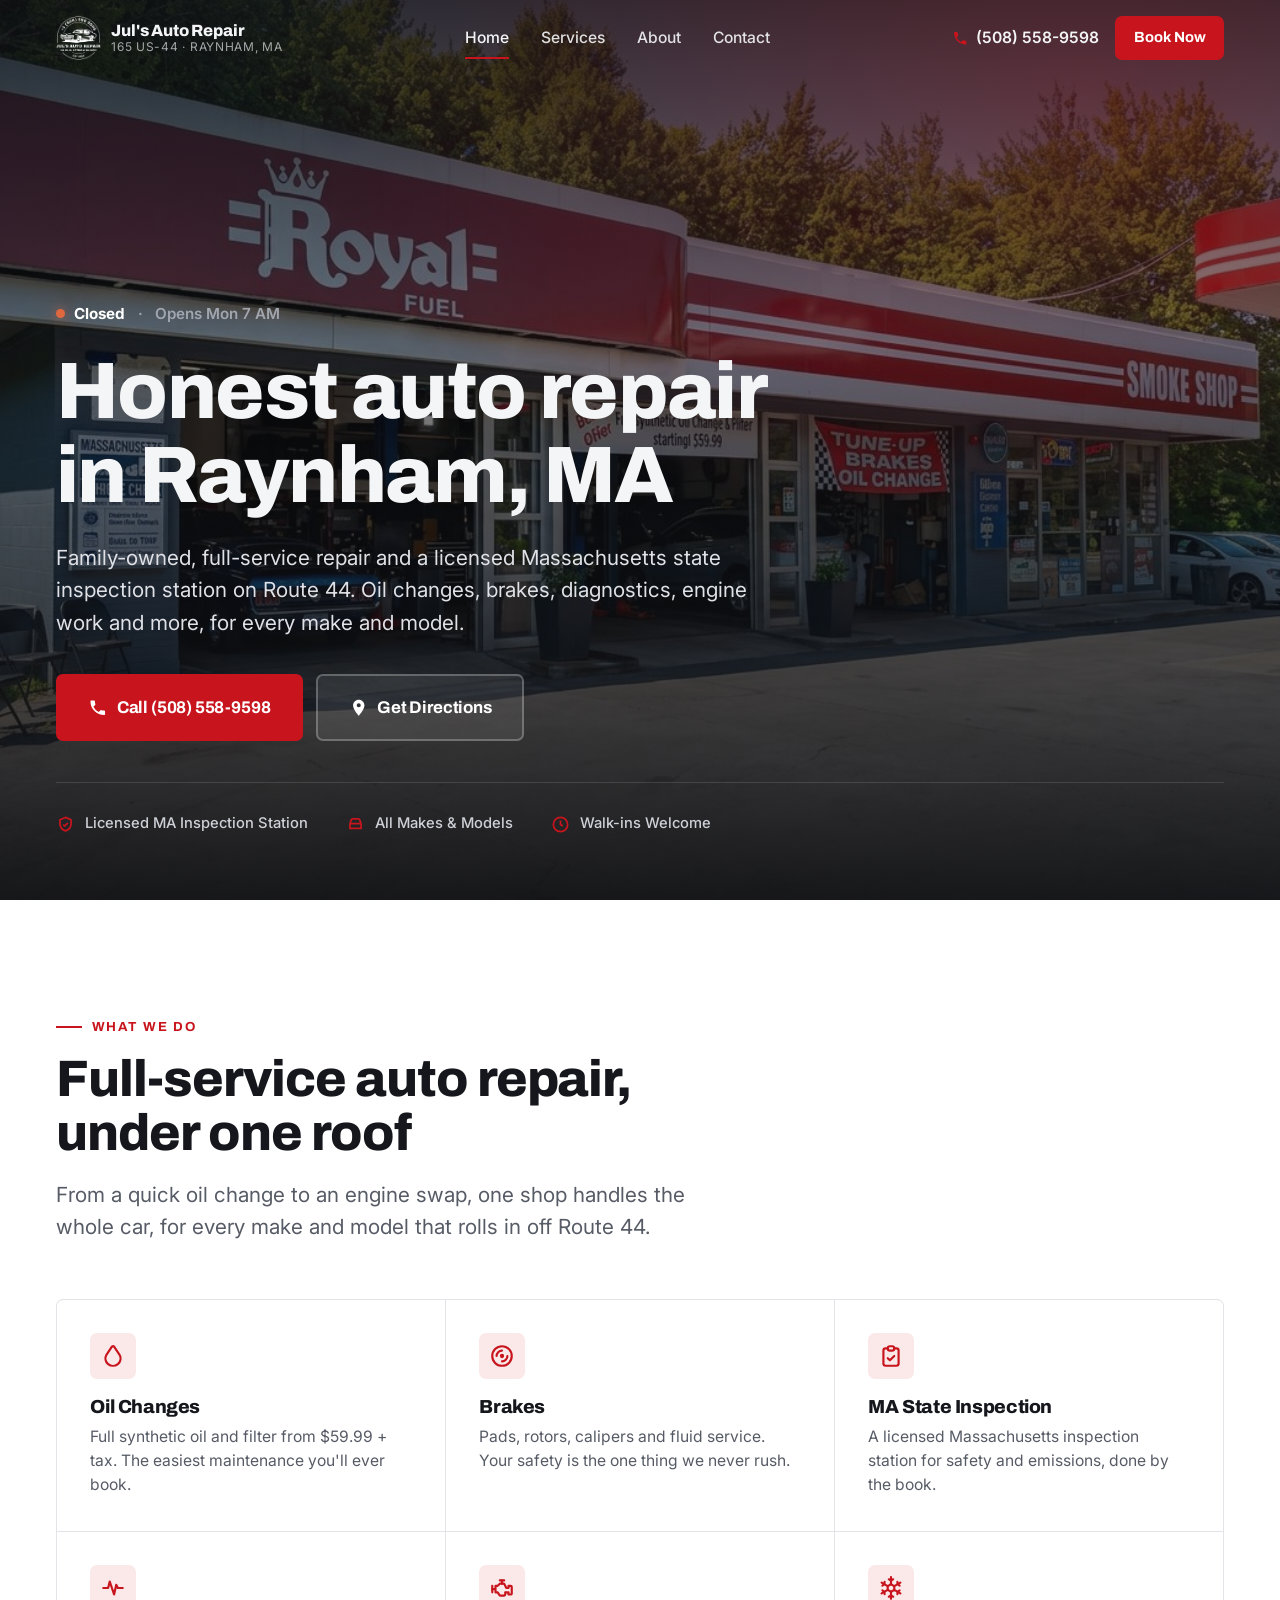
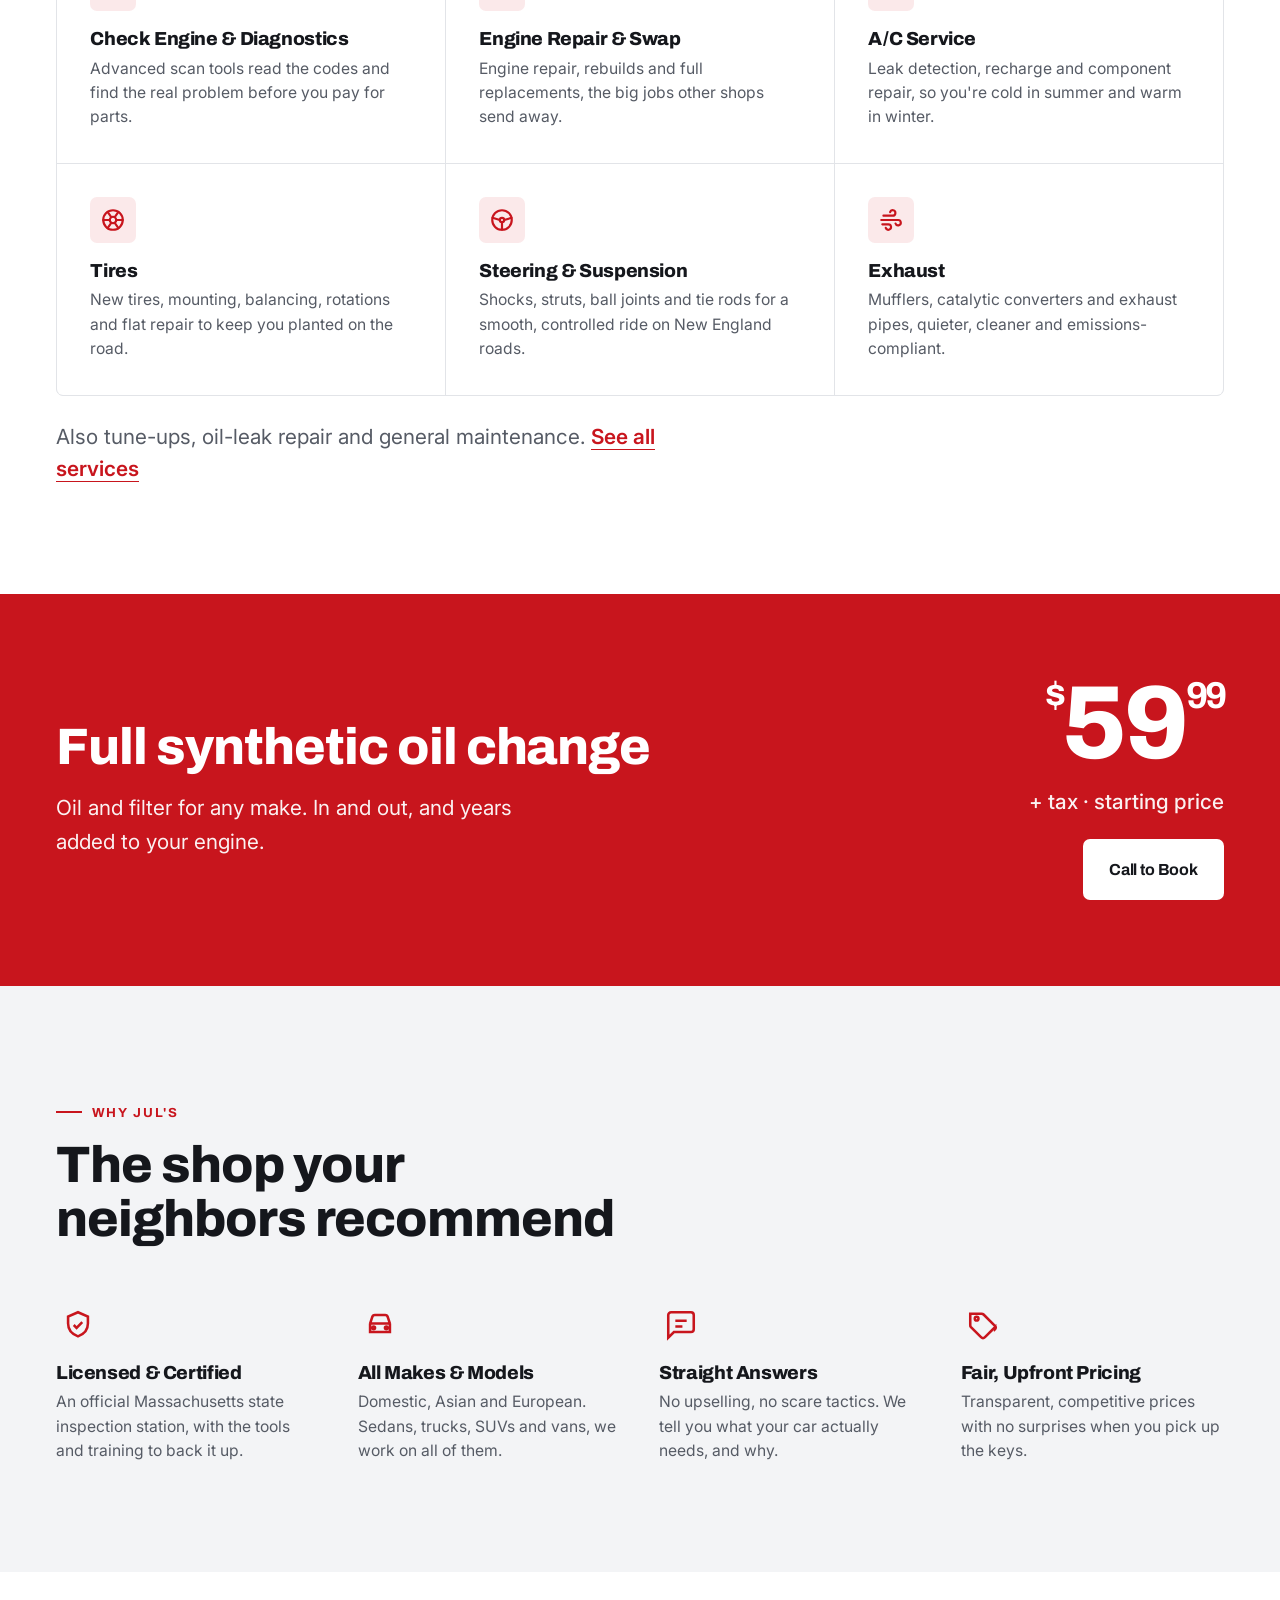
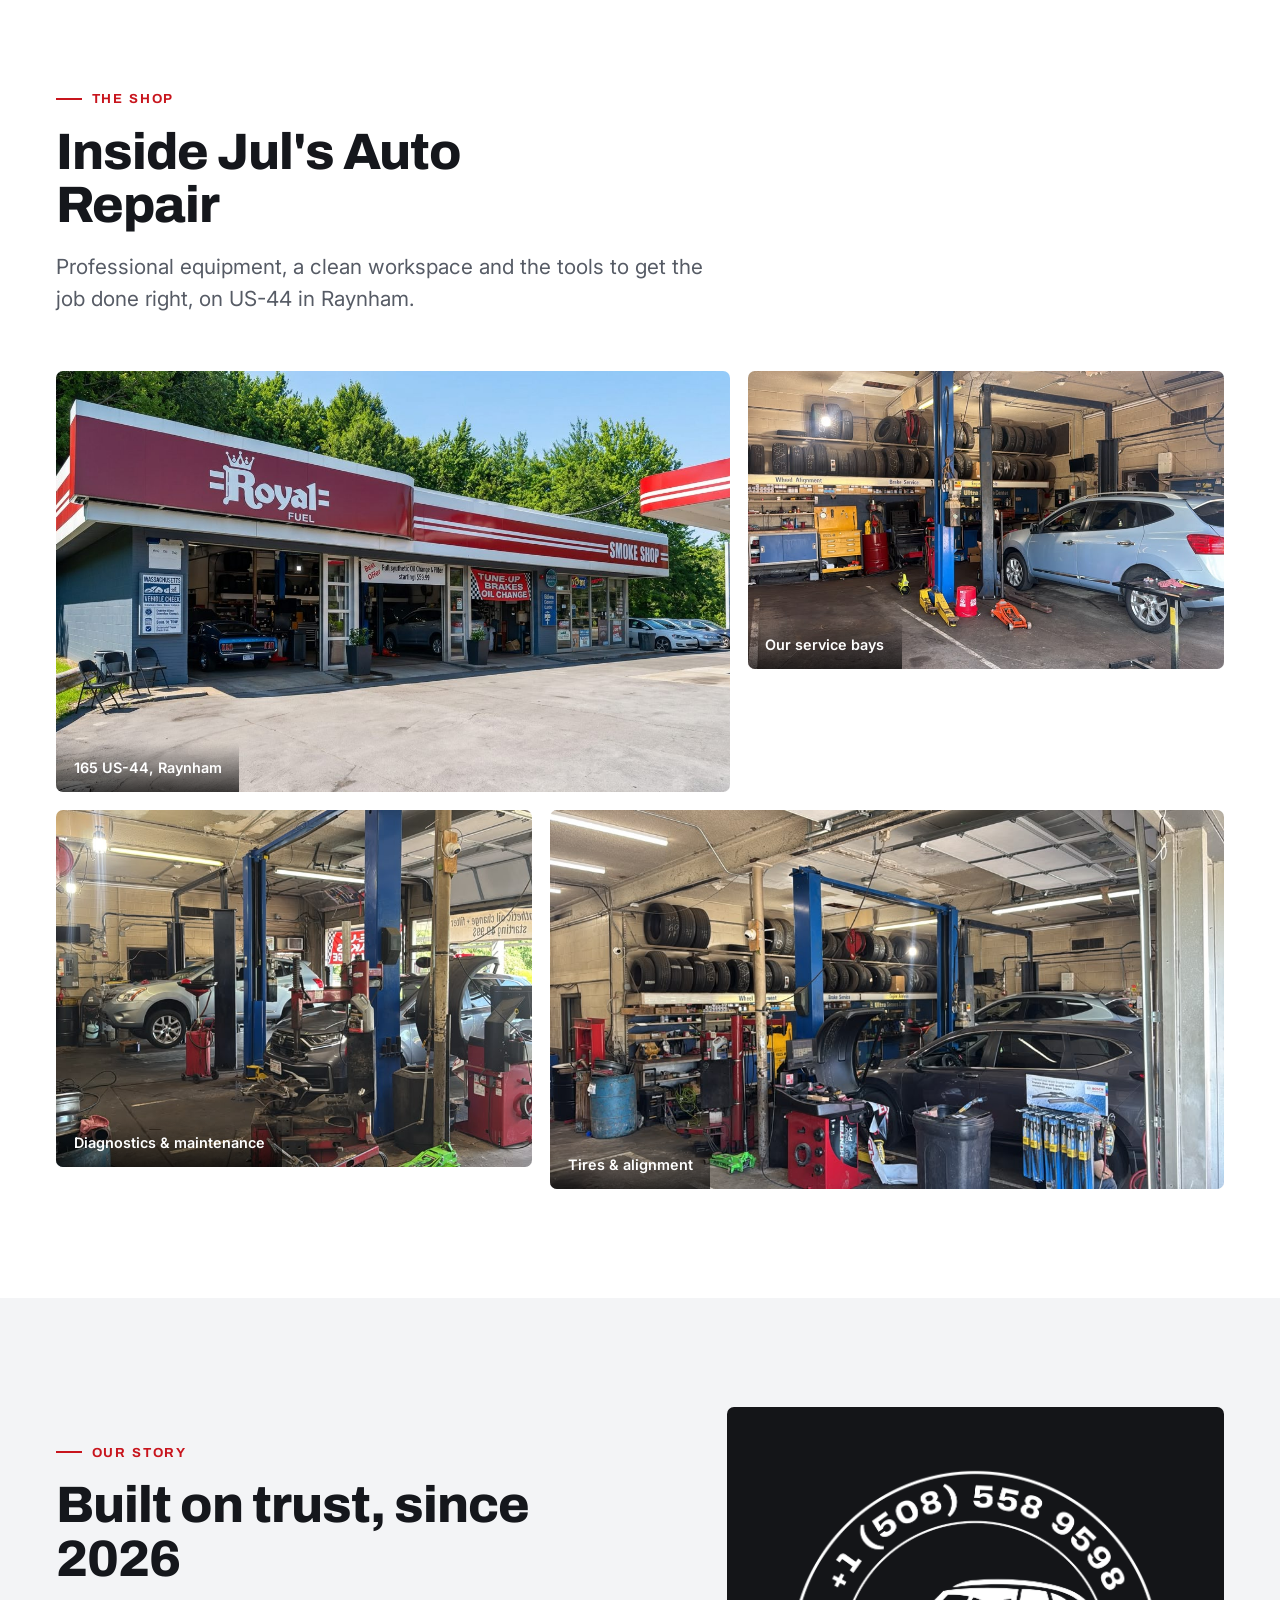
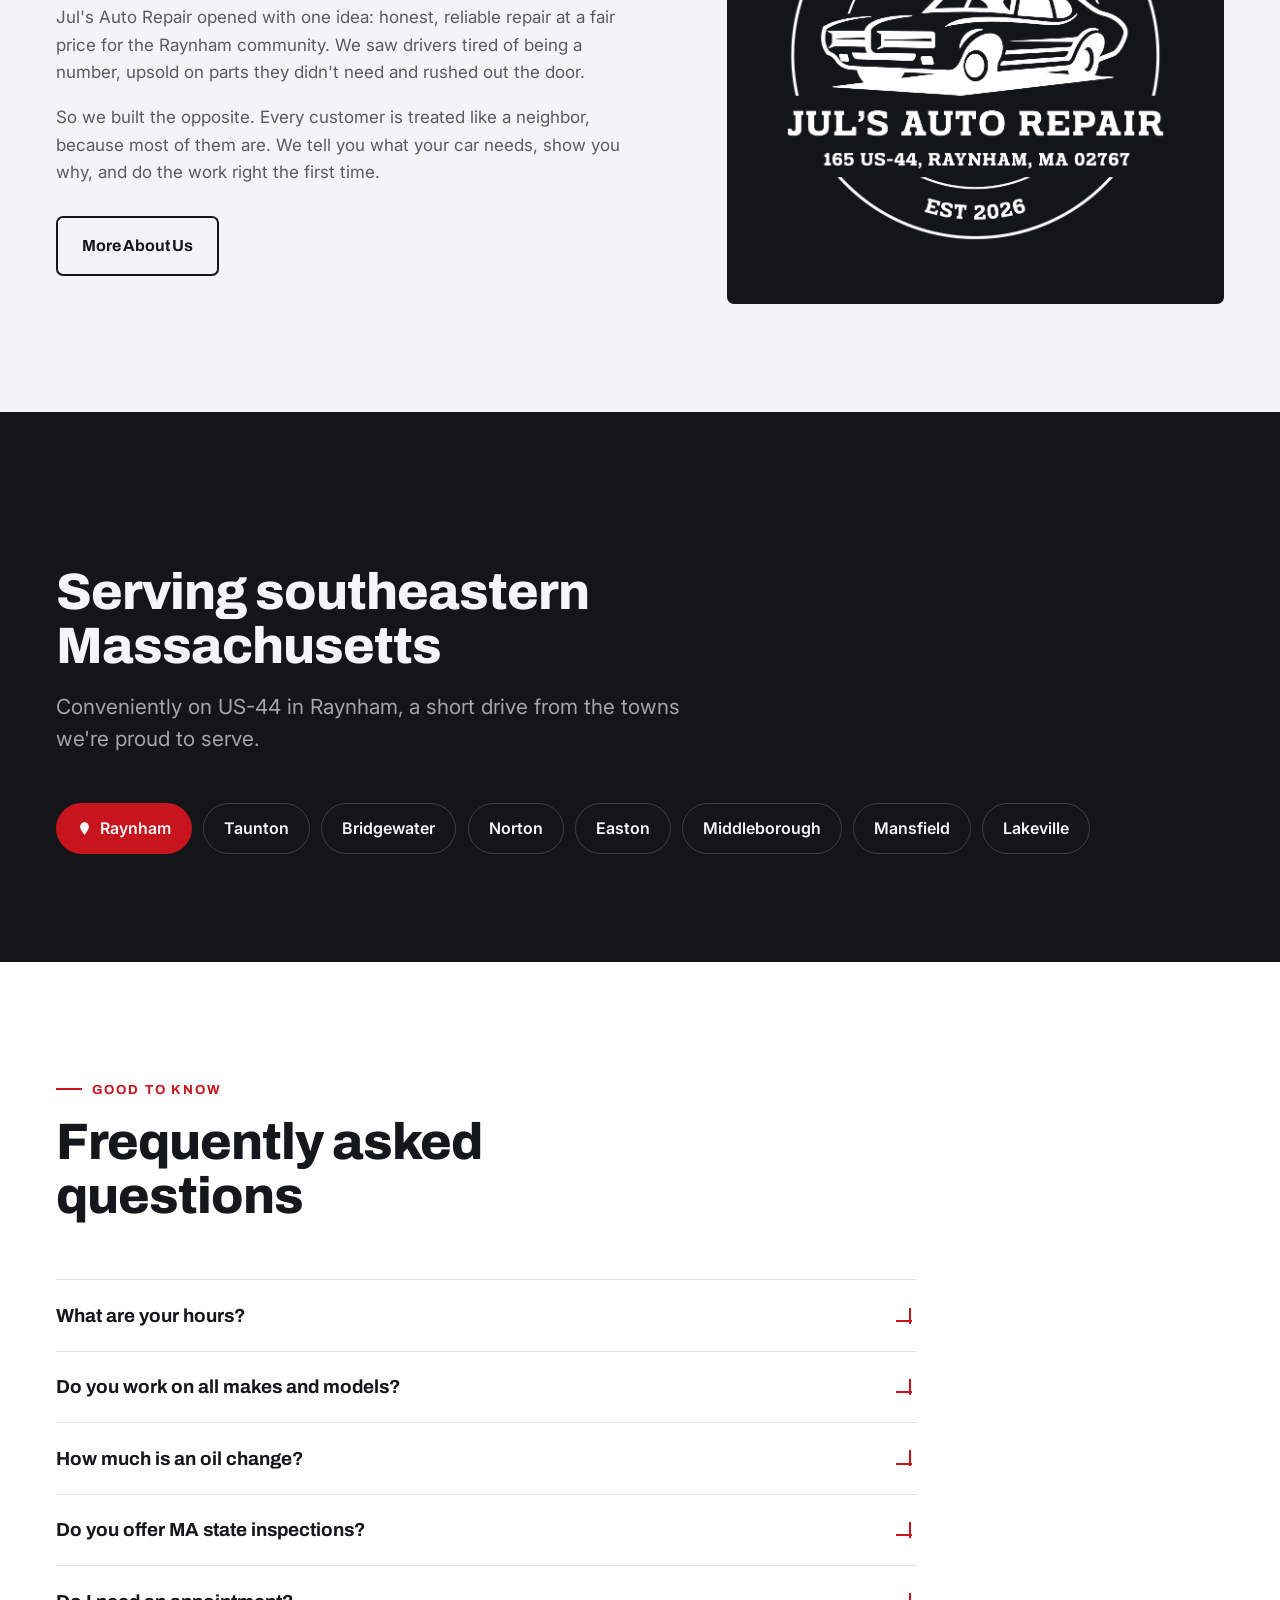
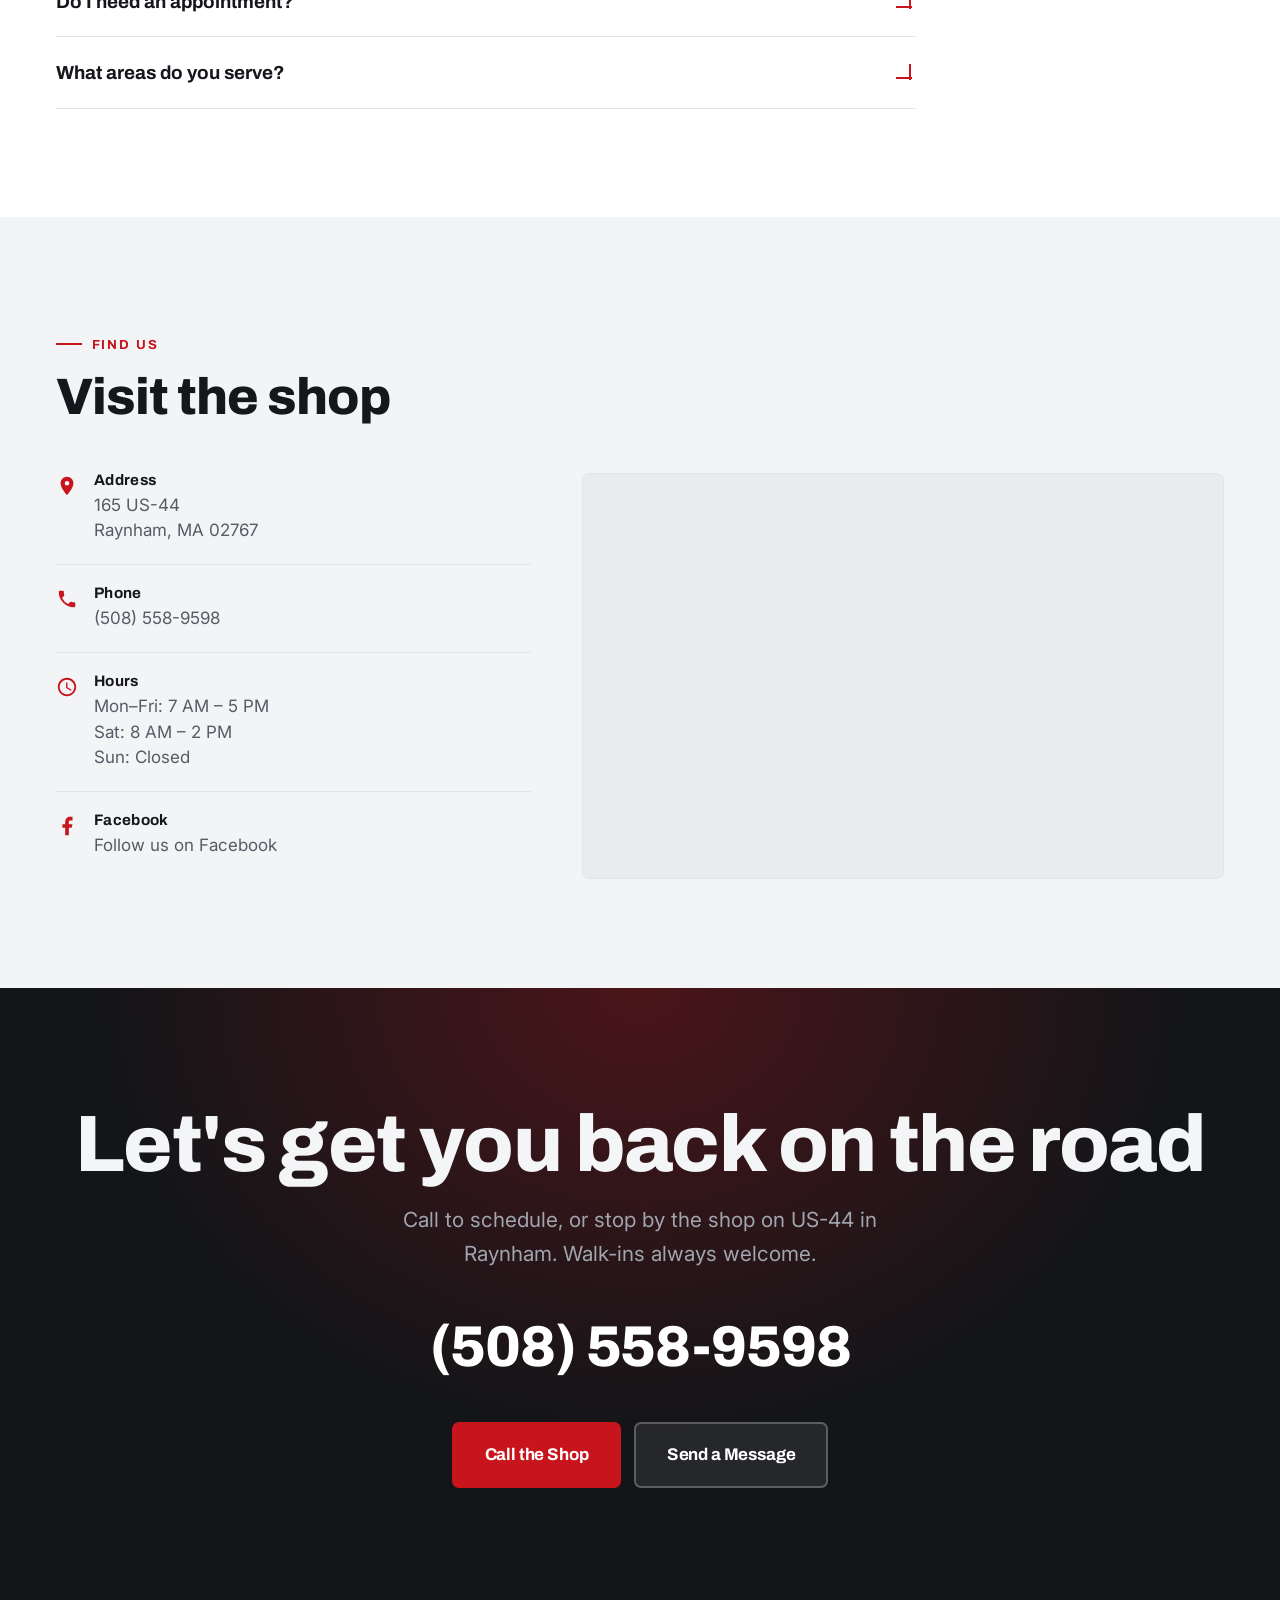
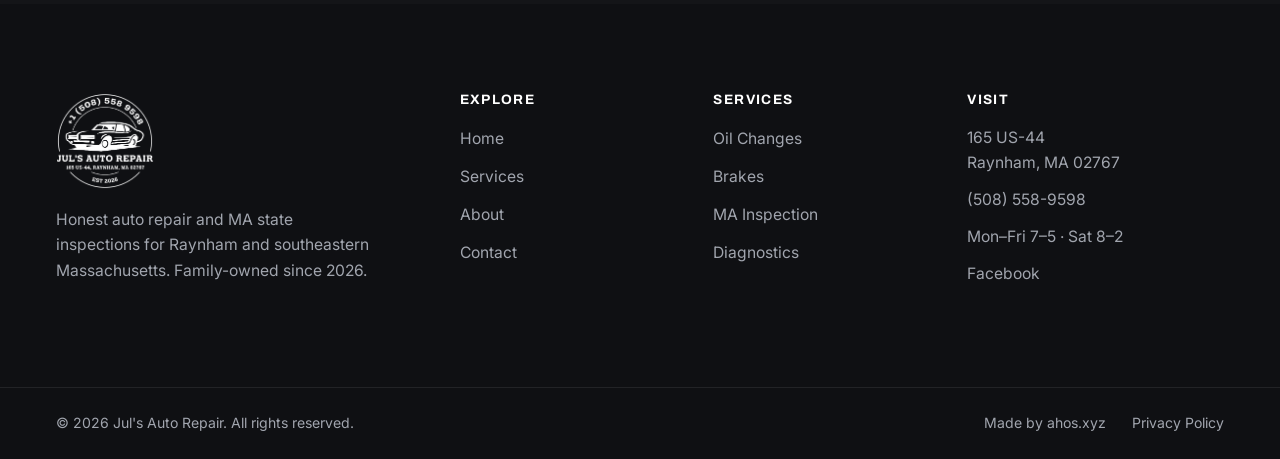
==== commit c95796f9: "Add "Made by ahos.xyz" credit to footer Co-Authored-By: Claude Opus 4.8 <noreply@anthropic.com>" ====
--- a/index.html
+++ b/index.html
@@ -451,7 +451,7 @@
   </div>
   <div class="ftr-btm"><div class="ftr-btm-in">
     <span>&copy; <span id="yr">2026</span> Jul's Auto Repair. All rights reserved.</span>
-    <a href="privacy.html">Privacy Policy</a>
+    <span class="ftr-credits"><a href="https://ahos.xyz" target="_blank" rel="noopener">Made by ahos.xyz</a><a href="privacy.html">Privacy Policy</a></span>
   </div></div>
 </footer>
 
--- a/css/style.css
+++ b/css/style.css
@@ -251,6 +251,8 @@
 .ftr-btm{border-top:1px solid rgba(255,255,255,.08)}
 .ftr-btm-in{max-width:var(--maxw);margin:0 auto;padding:1.5rem var(--pad);display:flex;justify-content:space-between;
   flex-wrap:wrap;gap:1rem;color:var(--on-dark-mut);font-size:.88rem}
+.ftr-credits{display:flex;flex-wrap:wrap;gap:1.6rem}
+.ftr-credits a{color:var(--on-dark-mut)}
 .ftr-btm a:hover{color:#fff}
 
 /* ── SUB-PAGE HERO ──────────────────────────────────── */
